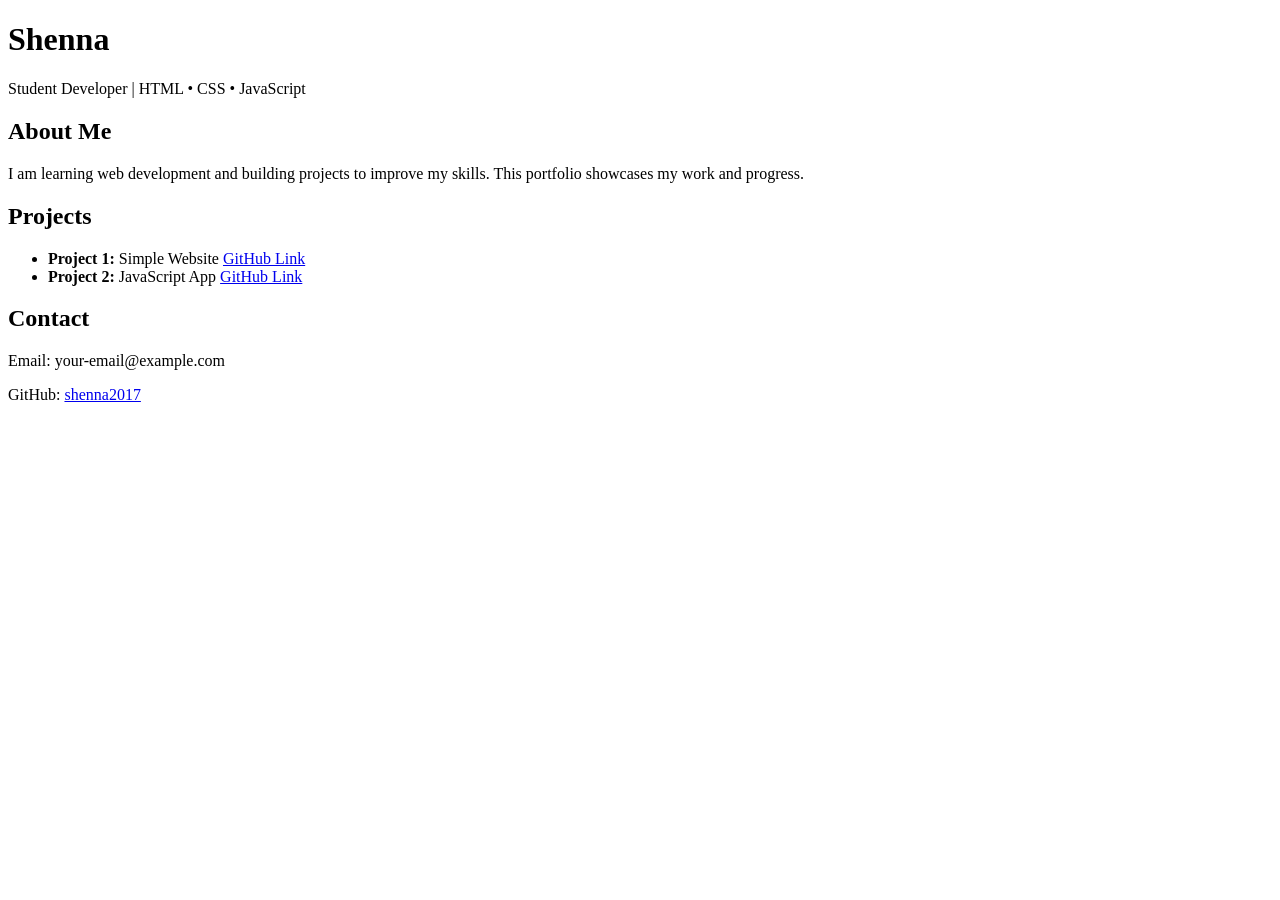
==== docs/index.html @ 2ab2412f "Create index.html" ====
<!DOCTYPE html>
<html lang="en">
<head>
  <meta charset="UTF-8">
  <title>Shenna | ePortfolio</title>
  <link rel="stylesheet" href="style.css">
</head>
<body>

  <h1>Shenna</h1>
  <p>Student Developer | HTML • CSS • JavaScript</p>

  <h2>About Me</h2>
  <p>
    I am learning web development and building projects to improve my skills.
    This portfolio showcases my work and progress.
  </p>

  <h2>Projects</h2>
  <ul>
    <li>
      <strong>Project 1:</strong> Simple Website  
      <a href="#">GitHub Link</a>
    </li>
    <li>
      <strong>Project 2:</strong> JavaScript App  
      <a href="#">GitHub Link</a>
    </li>
  </ul>

  <h2>Contact</h2>
  <p>Email: your-email@example.com</p>
  <p>GitHub: <a href="https://github.com/shenna2017">shenna2017</a></p>

</body>
</html>
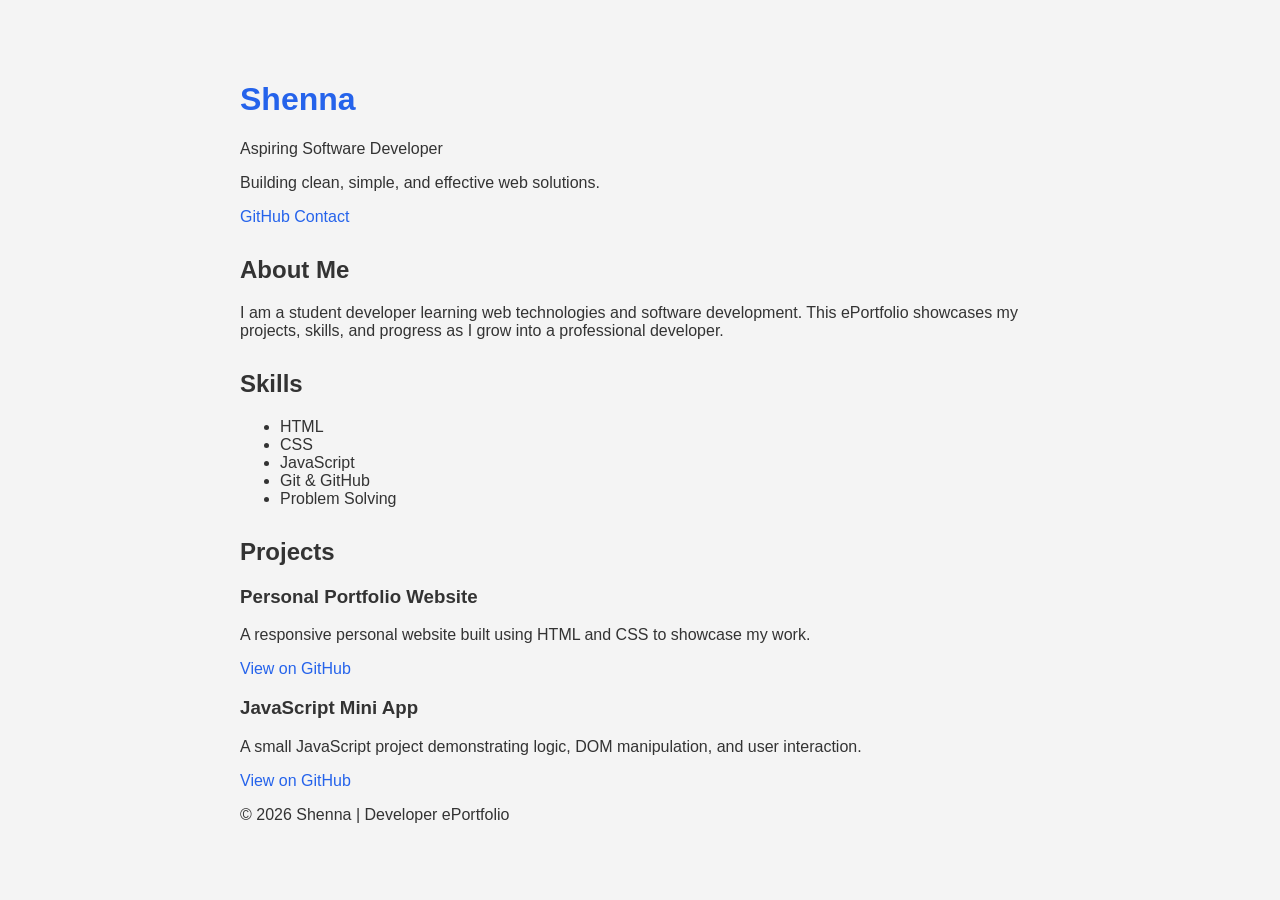
==== commit 88e58f8f: "Update index.html" ====
--- a/docs/index.html
+++ b/docs/index.html
@@ -2,35 +2,76 @@
 <html lang="en">
 <head>
   <meta charset="UTF-8">
-  <title>Shenna | ePortfolio</title>
+  <title>Shenna | Developer ePortfolio</title>
+  <meta name="viewport" content="width=device-width, initial-scale=1.0">
+
+  <!-- Link to CSS -->
   <link rel="stylesheet" href="style.css">
 </head>
 <body>
 
-  <h1>Shenna</h1>
-  <p>Student Developer | HTML • CSS • JavaScript</p>
+  <!-- HEADER / HERO SECTION -->
+  <header class="hero">
+    <h1>Shenna</h1>
+    <p class="subtitle">Aspiring Software Developer</p>
+    <p class="tagline">
+      Building clean, simple, and effective web solutions.
+    </p>
 
-  <h2>About Me</h2>
-  <p>
-    I am learning web development and building projects to improve my skills.
-    This portfolio showcases my work and progress.
-  </p>
+    <div class="links">
+      <a href="https://github.com/shenna2017" target="_blank">GitHub</a>
+      <a href="mailto:your-email@example.com">Contact</a>
+    </div>
+  </header>
 
-  <h2>Projects</h2>
-  <ul>
-    <li>
-      <strong>Project 1:</strong> Simple Website  
-      <a href="#">GitHub Link</a>
-    </li>
-    <li>
-      <strong>Project 2:</strong> JavaScript App  
-      <a href="#">GitHub Link</a>
-    </li>
-  </ul>
+  <!-- ABOUT SECTION -->
+  <section>
+    <h2>About Me</h2>
+    <p>
+      I am a student developer learning web technologies and software development.
+      This ePortfolio showcases my projects, skills, and progress as I grow into
+      a professional developer.
+    </p>
+  </section>
 
-  <h2>Contact</h2>
-  <p>Email: your-email@example.com</p>
-  <p>GitHub: <a href="https://github.com/shenna2017">shenna2017</a></p>
+  <!-- SKILLS SECTION -->
+  <section>
+    <h2>Skills</h2>
+    <ul class="skills">
+      <li>HTML</li>
+      <li>CSS</li>
+      <li>JavaScript</li>
+      <li>Git & GitHub</li>
+      <li>Problem Solving</li>
+    </ul>
+  </section>
+
+  <!-- PROJECTS SECTION -->
+  <section>
+    <h2>Projects</h2>
+
+    <div class="project">
+      <h3>Personal Portfolio Website</h3>
+      <p>
+        A responsive personal website built using HTML and CSS to showcase my work.
+      </p>
+      <a href="#" target="_blank">View on GitHub</a>
+    </div>
+
+    <div class="project">
+      <h3>JavaScript Mini App</h3>
+      <p>
+        A small JavaScript project demonstrating logic, DOM manipulation, and user interaction.
+      </p>
+      <a href="#" target="_blank">View on GitHub</a>
+    </div>
+
+  </section>
+
+  <!-- FOOTER -->
+  <footer>
+    <p>© 2026 Shenna | Developer ePortfolio</p>
+  </footer>
 
 </body>
 </html>
--- a/docs/style.css
+++ b/docs/style.css
@@ -0,0 +1,25 @@
+body {
+  font-family: Arial, sans-serif;
+  max-width: 800px;
+  margin: 40px auto;
+  padding: 20px;
+  background: #f4f4f4;
+  color: #333;
+}
+
+h1 {
+  color: #2563eb;
+}
+
+h2 {
+  margin-top: 30px;
+}
+
+a {
+  color: #2563eb;
+  text-decoration: none;
+}
+
+a:hover {
+  text-decoration: underline;
+}
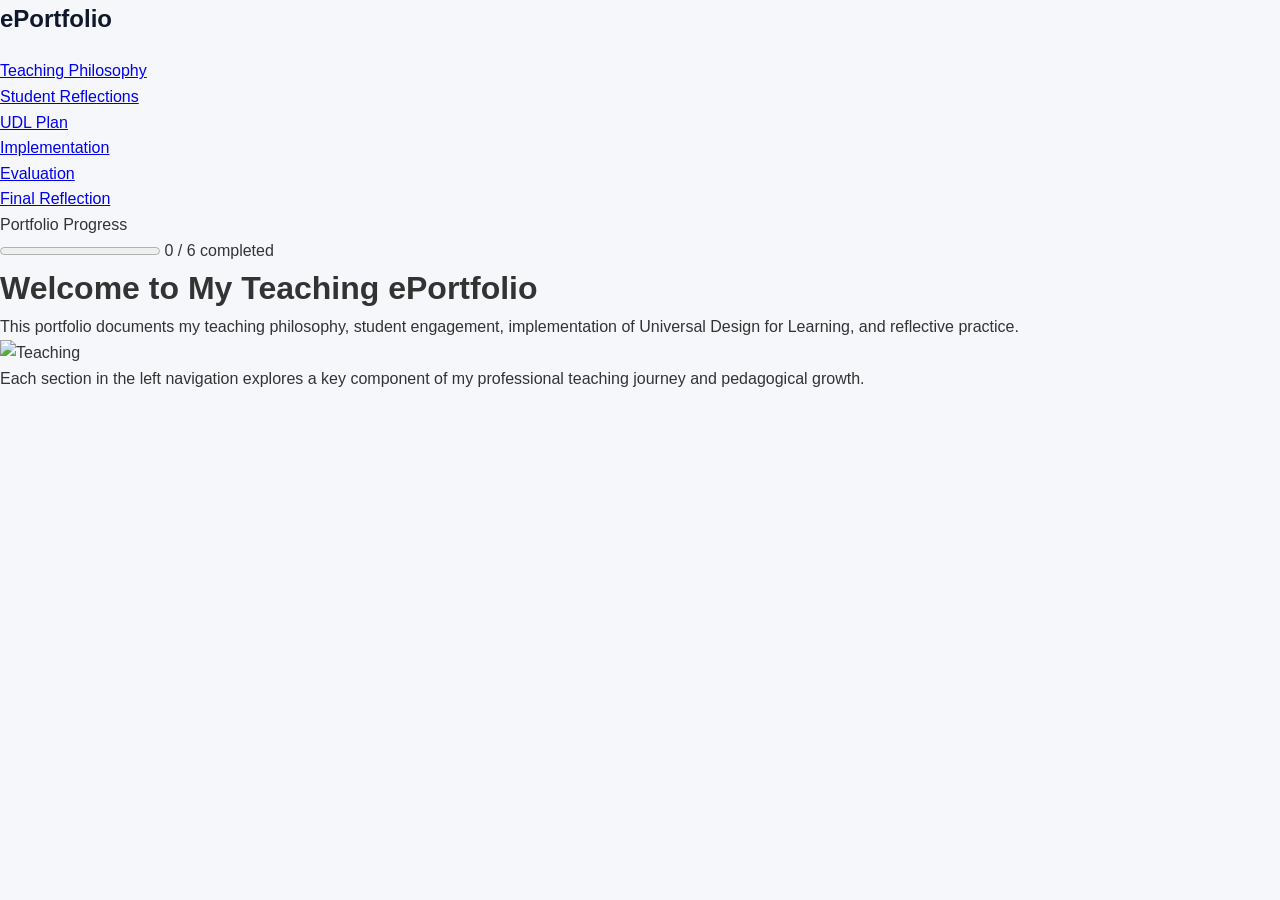
==== commit 671887b4: "Update index.html" ====
--- a/docs/index.html
+++ b/docs/index.html
@@ -2,76 +2,51 @@
 <html lang="en">
 <head>
   <meta charset="UTF-8">
-  <title>Shenna | Developer ePortfolio</title>
-  <meta name="viewport" content="width=device-width, initial-scale=1.0">
-
-  <!-- Link to CSS -->
+  <title>Shenna | Teaching ePortfolio</title>
   <link rel="stylesheet" href="style.css">
+  <script defer src="script.js"></script>
 </head>
 <body>
 
-  <!-- HEADER / HERO SECTION -->
-  <header class="hero">
-    <h1>Shenna</h1>
-    <p class="subtitle">Aspiring Software Developer</p>
-    <p class="tagline">
-      Building clean, simple, and effective web solutions.
+<div class="container">
+
+  <!-- SIDEBAR -->
+  <nav class="sidebar">
+    <h2>ePortfolio</h2>
+    <ul>
+      <li><a href="teaching.html">Teaching Philosophy</a></li>
+      <li><a href="reflections.html">Student Reflections</a></li>
+      <li><a href="udl.html">UDL Plan</a></li>
+      <li><a href="implementation.html">Implementation</a></li>
+      <li><a href="evaluation.html">Evaluation</a></li>
+      <li><a href="reflection.html">Final Reflection</a></li>
+    </ul>
+
+    <div class="progress-box">
+      <p>Portfolio Progress</p>
+      <progress id="progressBar" value="0" max="6"></progress>
+      <span id="progressText">0 / 6 completed</span>
+    </div>
+  </nav>
+
+  <!-- MAIN CONTENT -->
+  <main class="content">
+    <h1>Welcome to My Teaching ePortfolio</h1>
+    <p>
+      This portfolio documents my teaching philosophy, student engagement,
+      implementation of Universal Design for Learning, and reflective practice.
     </p>
 
-    <div class="links">
-      <a href="https://github.com/shenna2017" target="_blank">GitHub</a>
-      <a href="mailto:your-email@example.com">Contact</a>
-    </div>
-  </header>
+    <img src="https://images.unsplash.com/photo-1524995997946-a1c2e315a42f"
+         alt="Teaching" class="main-image">
 
-  <!-- ABOUT SECTION -->
-  <section>
-    <h2>About Me</h2>
     <p>
-      I am a student developer learning web technologies and software development.
-      This ePortfolio showcases my projects, skills, and progress as I grow into
-      a professional developer.
+      Each section in the left navigation explores a key component of my
+      professional teaching journey and pedagogical growth.
     </p>
-  </section>
+  </main>
 
-  <!-- SKILLS SECTION -->
-  <section>
-    <h2>Skills</h2>
-    <ul class="skills">
-      <li>HTML</li>
-      <li>CSS</li>
-      <li>JavaScript</li>
-      <li>Git & GitHub</li>
-      <li>Problem Solving</li>
-    </ul>
-  </section>
-
-  <!-- PROJECTS SECTION -->
-  <section>
-    <h2>Projects</h2>
-
-    <div class="project">
-      <h3>Personal Portfolio Website</h3>
-      <p>
-        A responsive personal website built using HTML and CSS to showcase my work.
-      </p>
-      <a href="#" target="_blank">View on GitHub</a>
-    </div>
-
-    <div class="project">
-      <h3>JavaScript Mini App</h3>
-      <p>
-        A small JavaScript project demonstrating logic, DOM manipulation, and user interaction.
-      </p>
-      <a href="#" target="_blank">View on GitHub</a>
-    </div>
-
-  </section>
-
-  <!-- FOOTER -->
-  <footer>
-    <p>© 2026 Shenna | Developer ePortfolio</p>
-  </footer>
+</div>
 
 </body>
 </html>
--- a/docs/style.css
+++ b/docs/style.css
@@ -1,25 +1,113 @@
-body {
-  font-family: Arial, sans-serif;
-  max-width: 800px;
-  margin: 40px auto;
-  padding: 20px;
-  background: #f4f4f4;
-  color: #333;
+/* RESET */
+* {
+  margin: 0;
+  padding: 0;
+  box-sizing: border-box;
 }
 
-h1 {
-  color: #2563eb;
+/* GLOBAL STYLES */
+body {
+  font-family: Arial, Helvetica, sans-serif;
+  background-color: #f5f7fa;
+  color: #333;
+  line-height: 1.6;
+}
+
+/* HERO SECTION */
+.hero {
+  background: #0f172a;
+  color: #ffffff;
+  text-align: center;
+  padding: 80px 20px;
+}
+
+.hero h1 {
+  font-size: 3rem;
+}
+
+.subtitle {
+  font-size: 1.3rem;
+  margin-top: 10px;
+}
+
+.tagline {
+  margin-top: 15px;
+  font-size: 1rem;
+  color: #cbd5f5;
+}
+
+.links {
+  margin-top: 25px;
+}
+
+.links a {
+  text-decoration: none;
+  color: #ffffff;
+  border: 1px solid #ffffff;
+  padding: 10px 18px;
+  margin: 0 8px;
+  border-radius: 5px;
+  transition: background 0.3s;
+}
+
+.links a:hover {
+  background: #2563eb;
+  border-color: #2563eb;
+}
+
+/* SECTIONS */
+section {
+  max-width: 900px;
+  margin: 60px auto;
+  padding: 0 20px;
 }
 
 h2 {
-  margin-top: 30px;
+  margin-bottom: 20px;
+  color: #0f172a;
 }
 
-a {
+/* SKILLS */
+.skills {
+  list-style: none;
+  display: flex;
+  flex-wrap: wrap;
+}
+
+.skills li {
+  background: #e2e8f0;
+  padding: 10px 15px;
+  margin: 8px;
+  border-radius: 5px;
+  font-size: 0.9rem;
+}
+
+/* PROJECTS */
+.project {
+  background: #ffffff;
+  padding: 20px;
+  margin-bottom: 20px;
+  border-radius: 8px;
+  box-shadow: 0 4px 10px rgba(0,0,0,0.05);
+}
+
+.project h3 {
+  margin-bottom: 10px;
+}
+
+.project a {
+  display: inline-block;
+  margin-top: 10px;
   color: #2563eb;
   text-decoration: none;
+  font-weight: bold;
 }
 
-a:hover {
-  text-decoration: underline;
+/* FOOTER */
+footer {
+  text-align: center;
+  padding: 25px;
+  background: #0f172a;
+  color: #ffffff;
+  margin-top: 60px;
 }
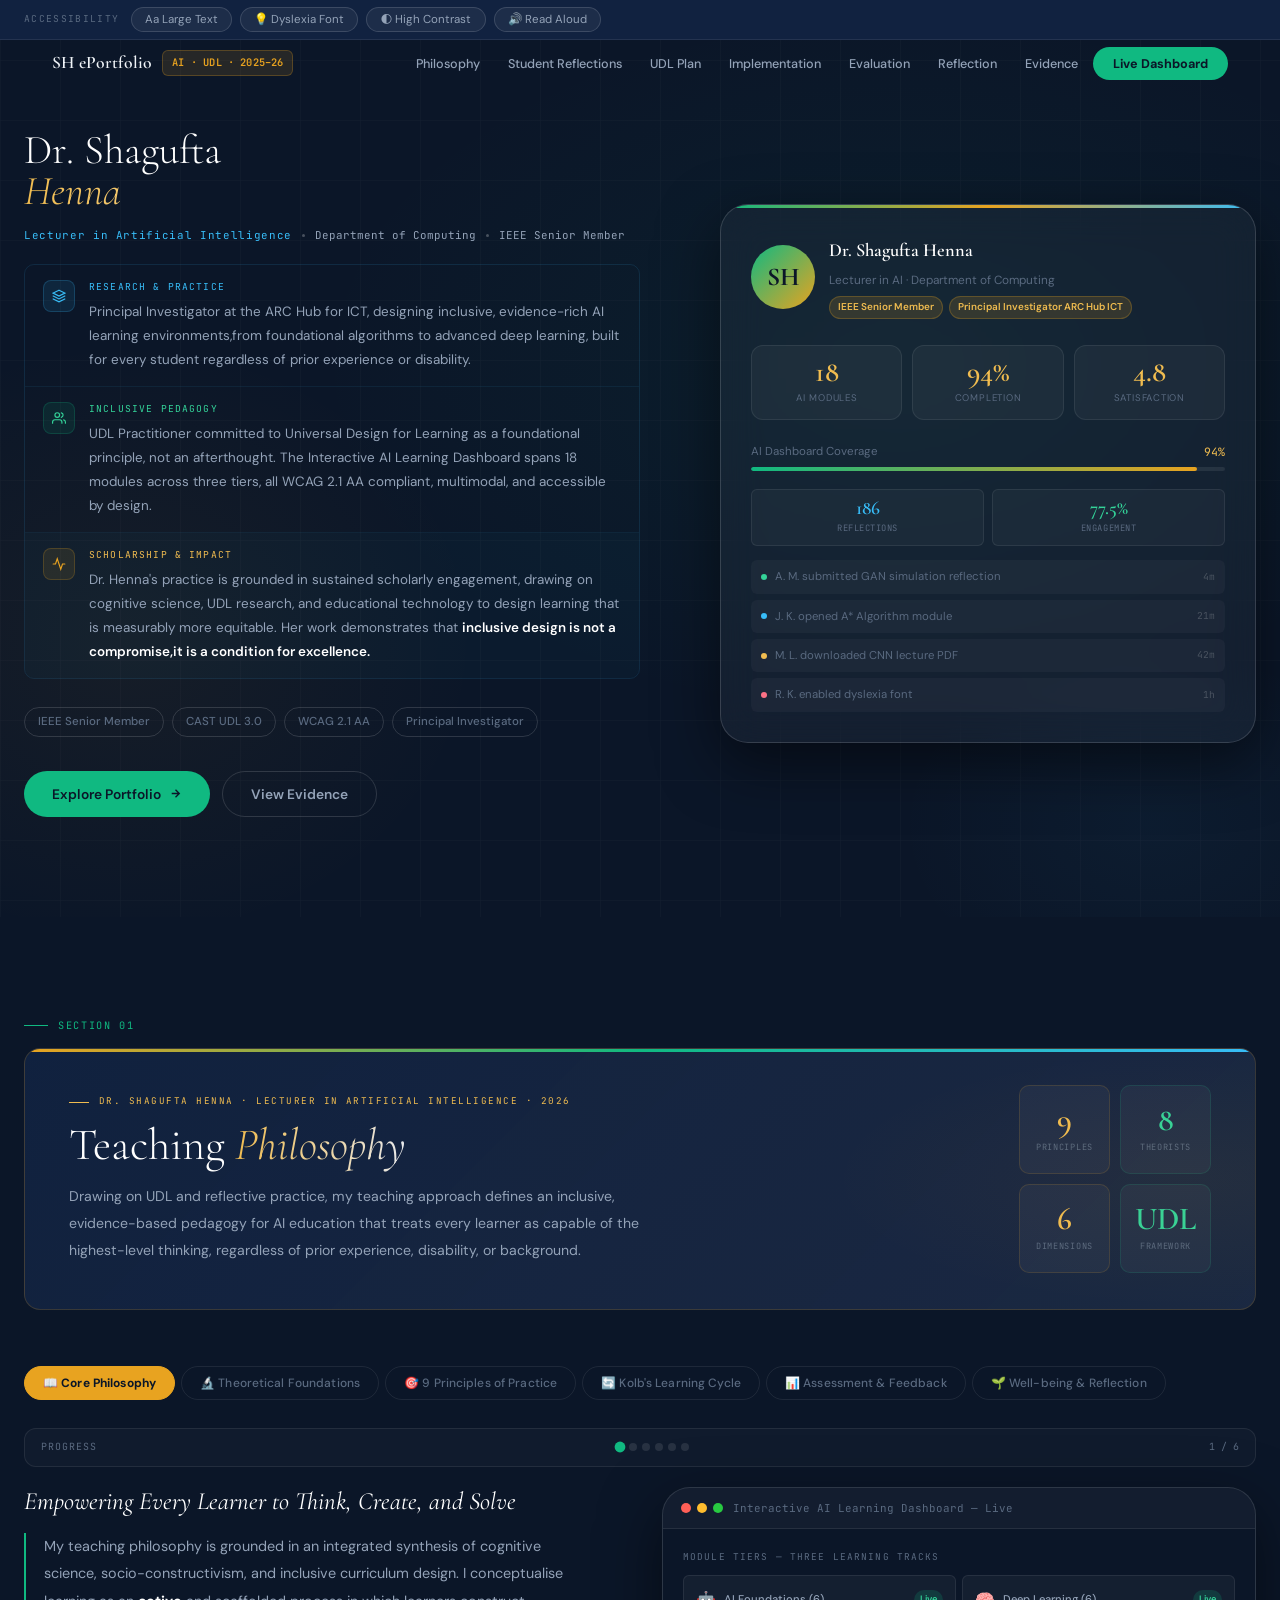
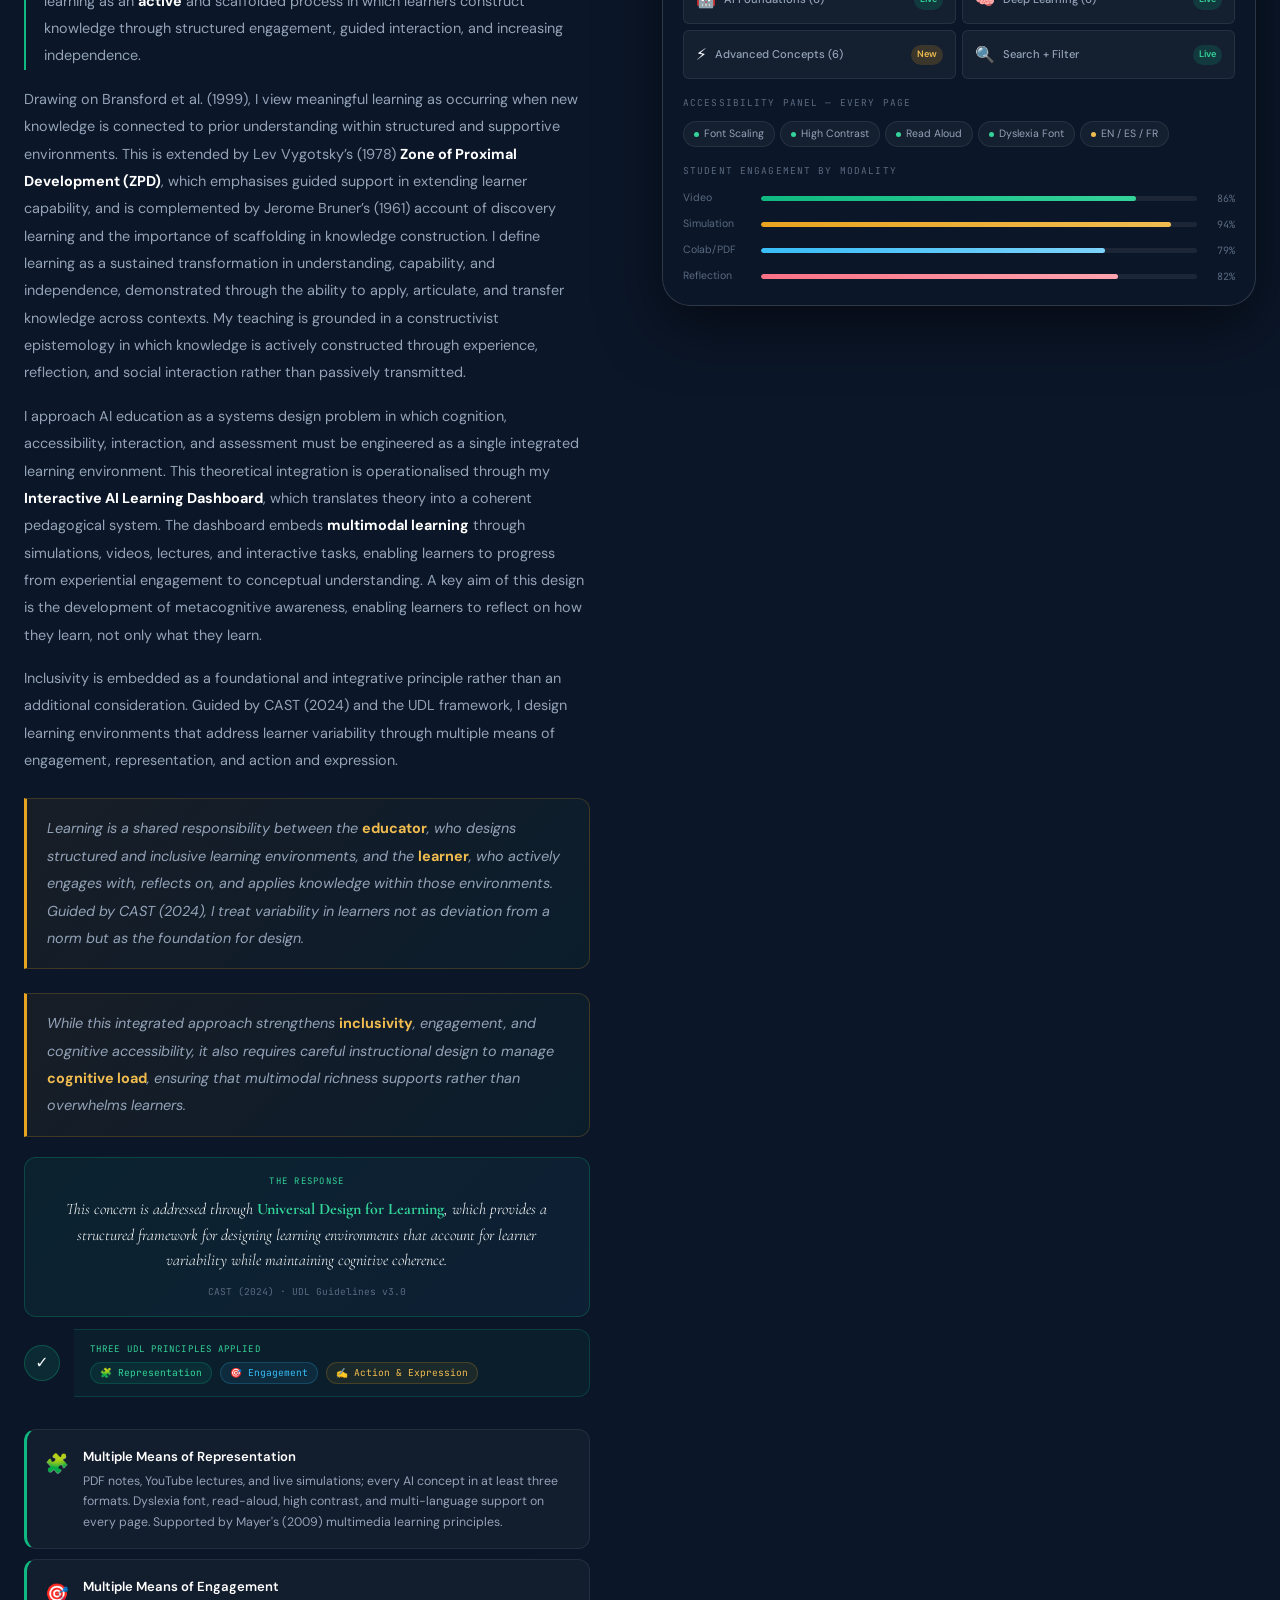
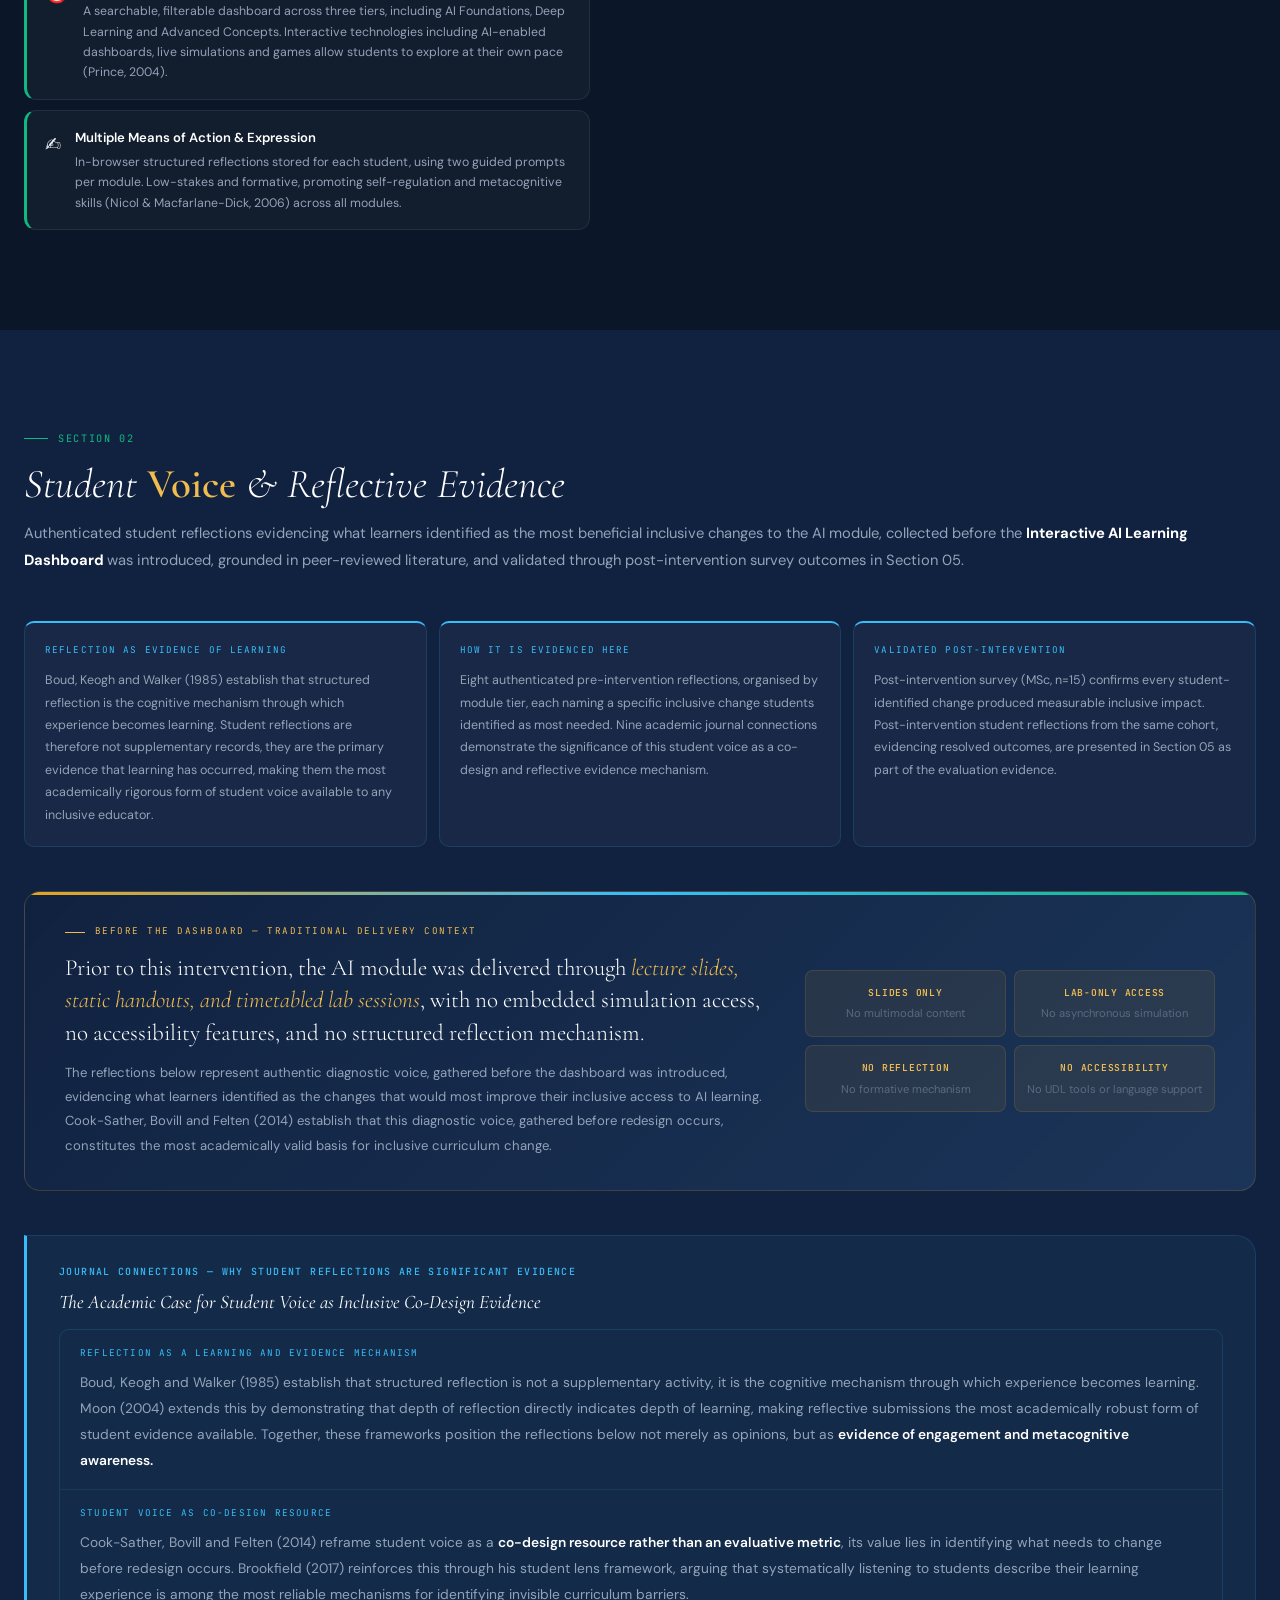
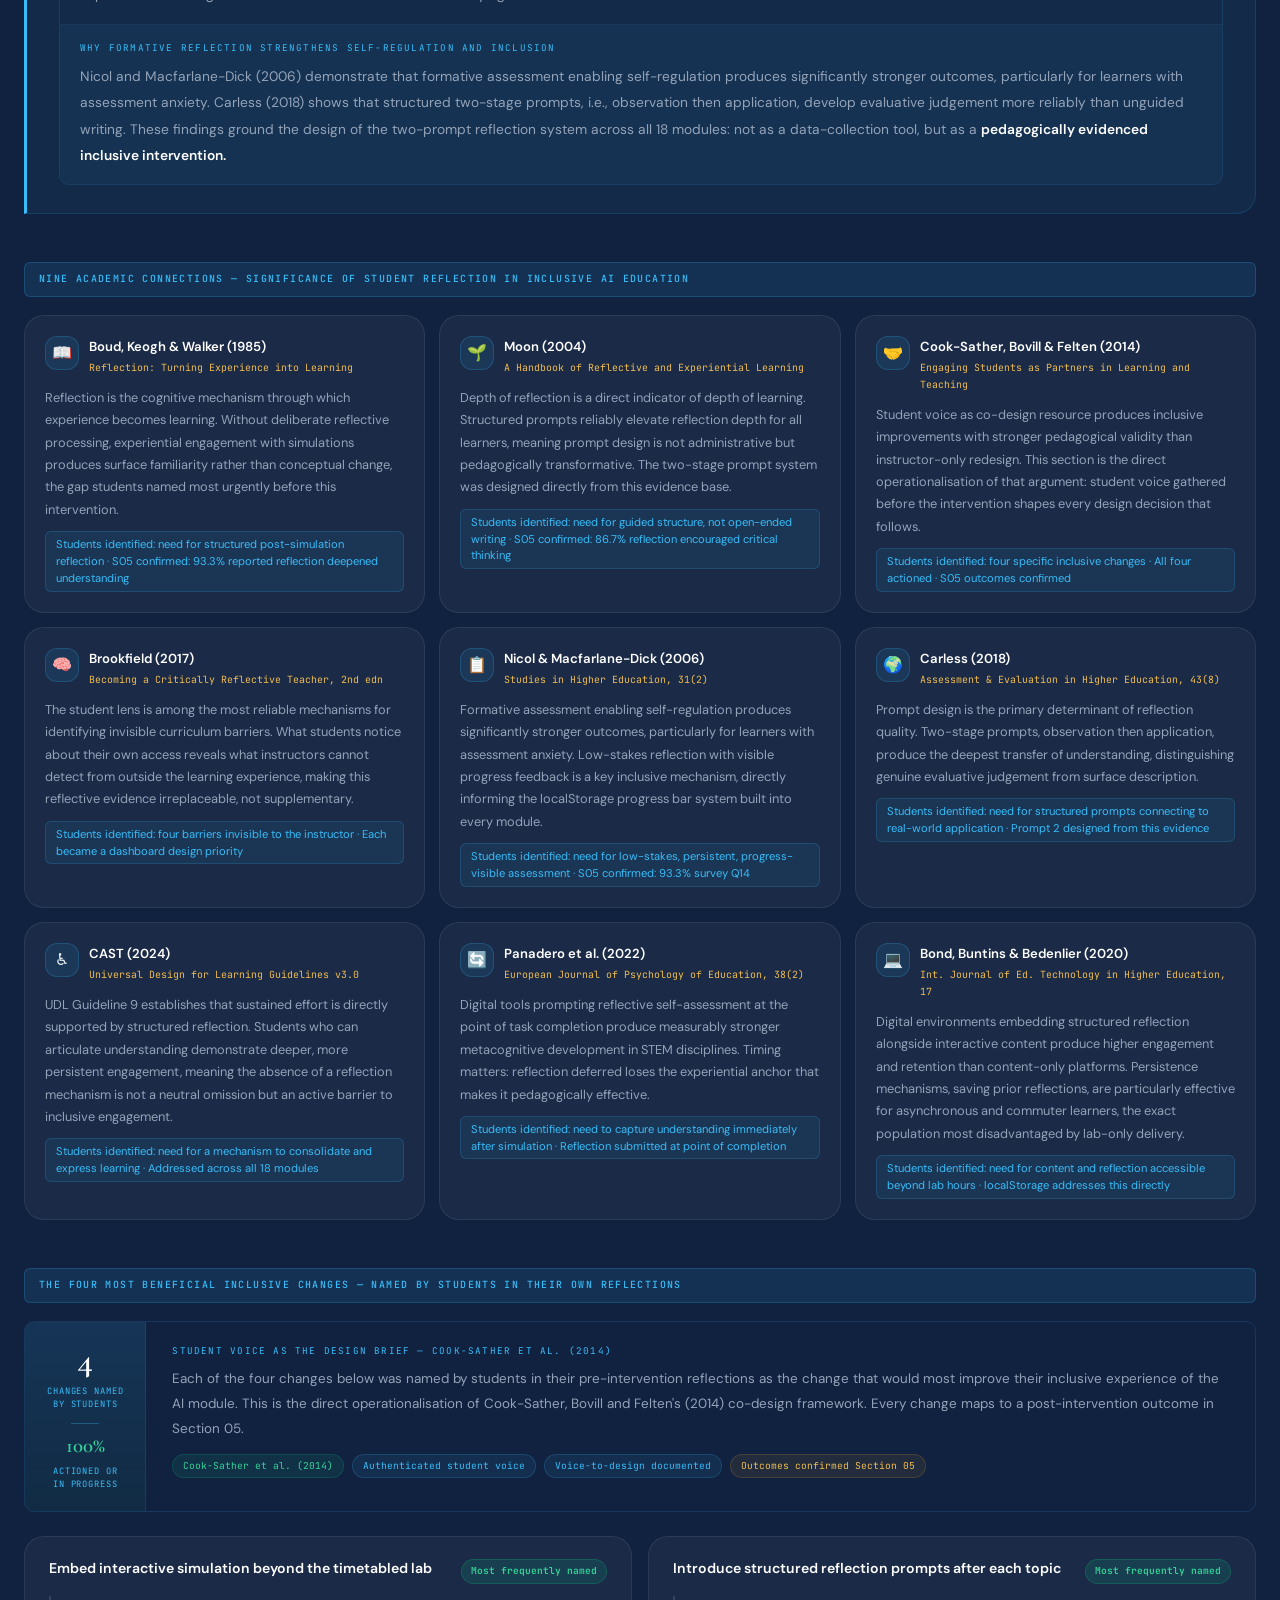
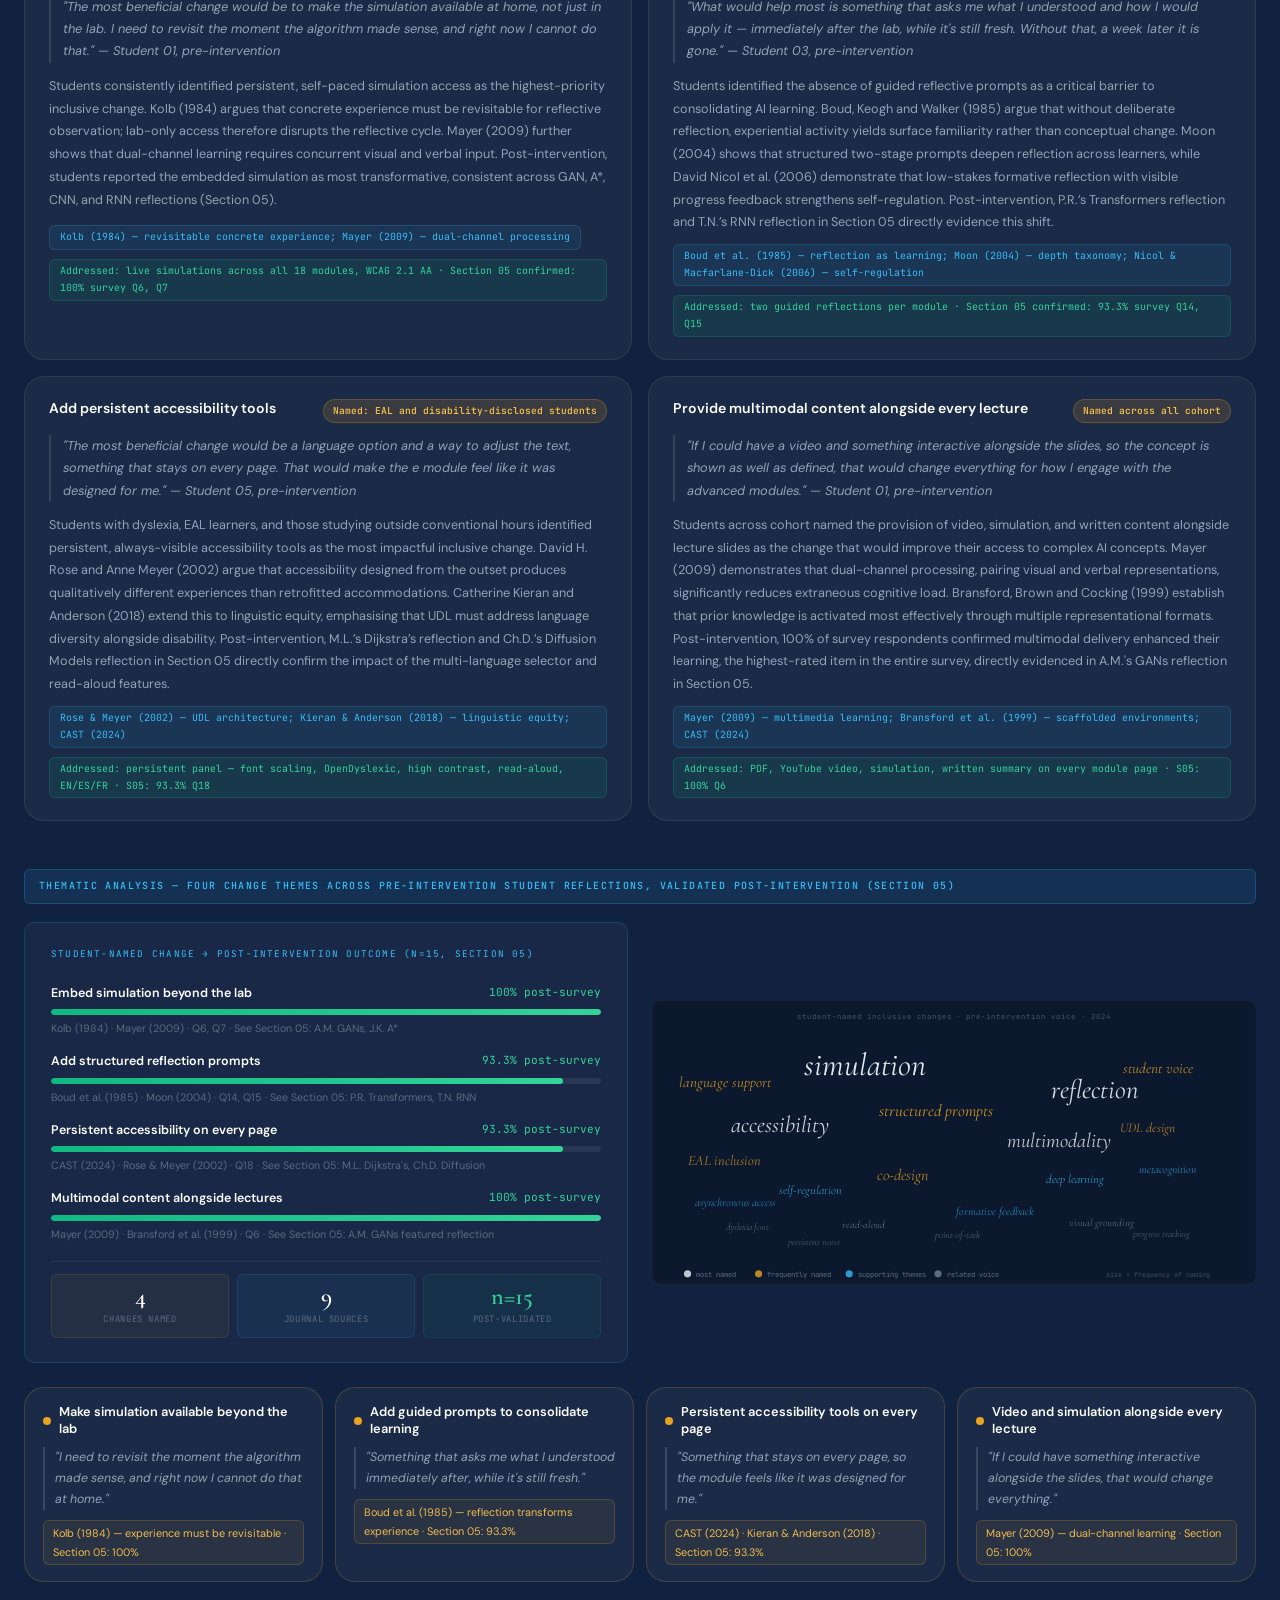
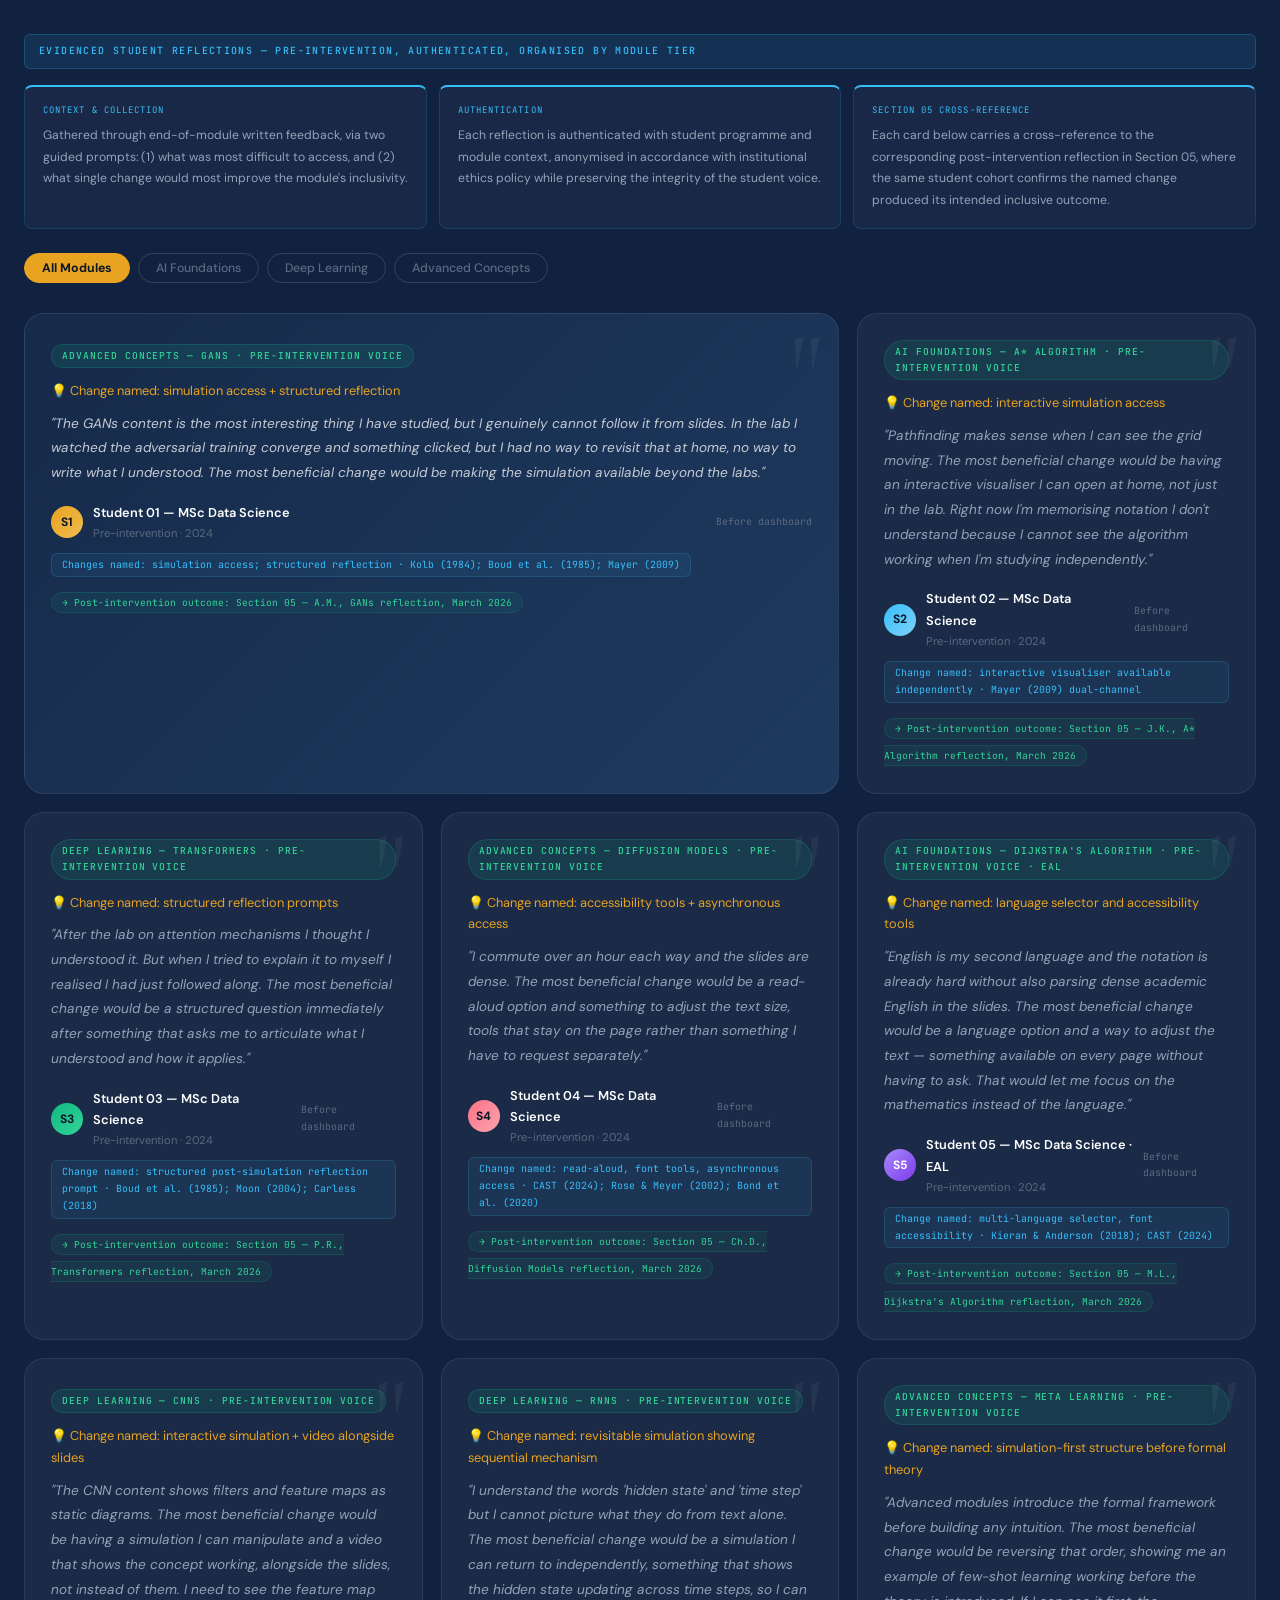
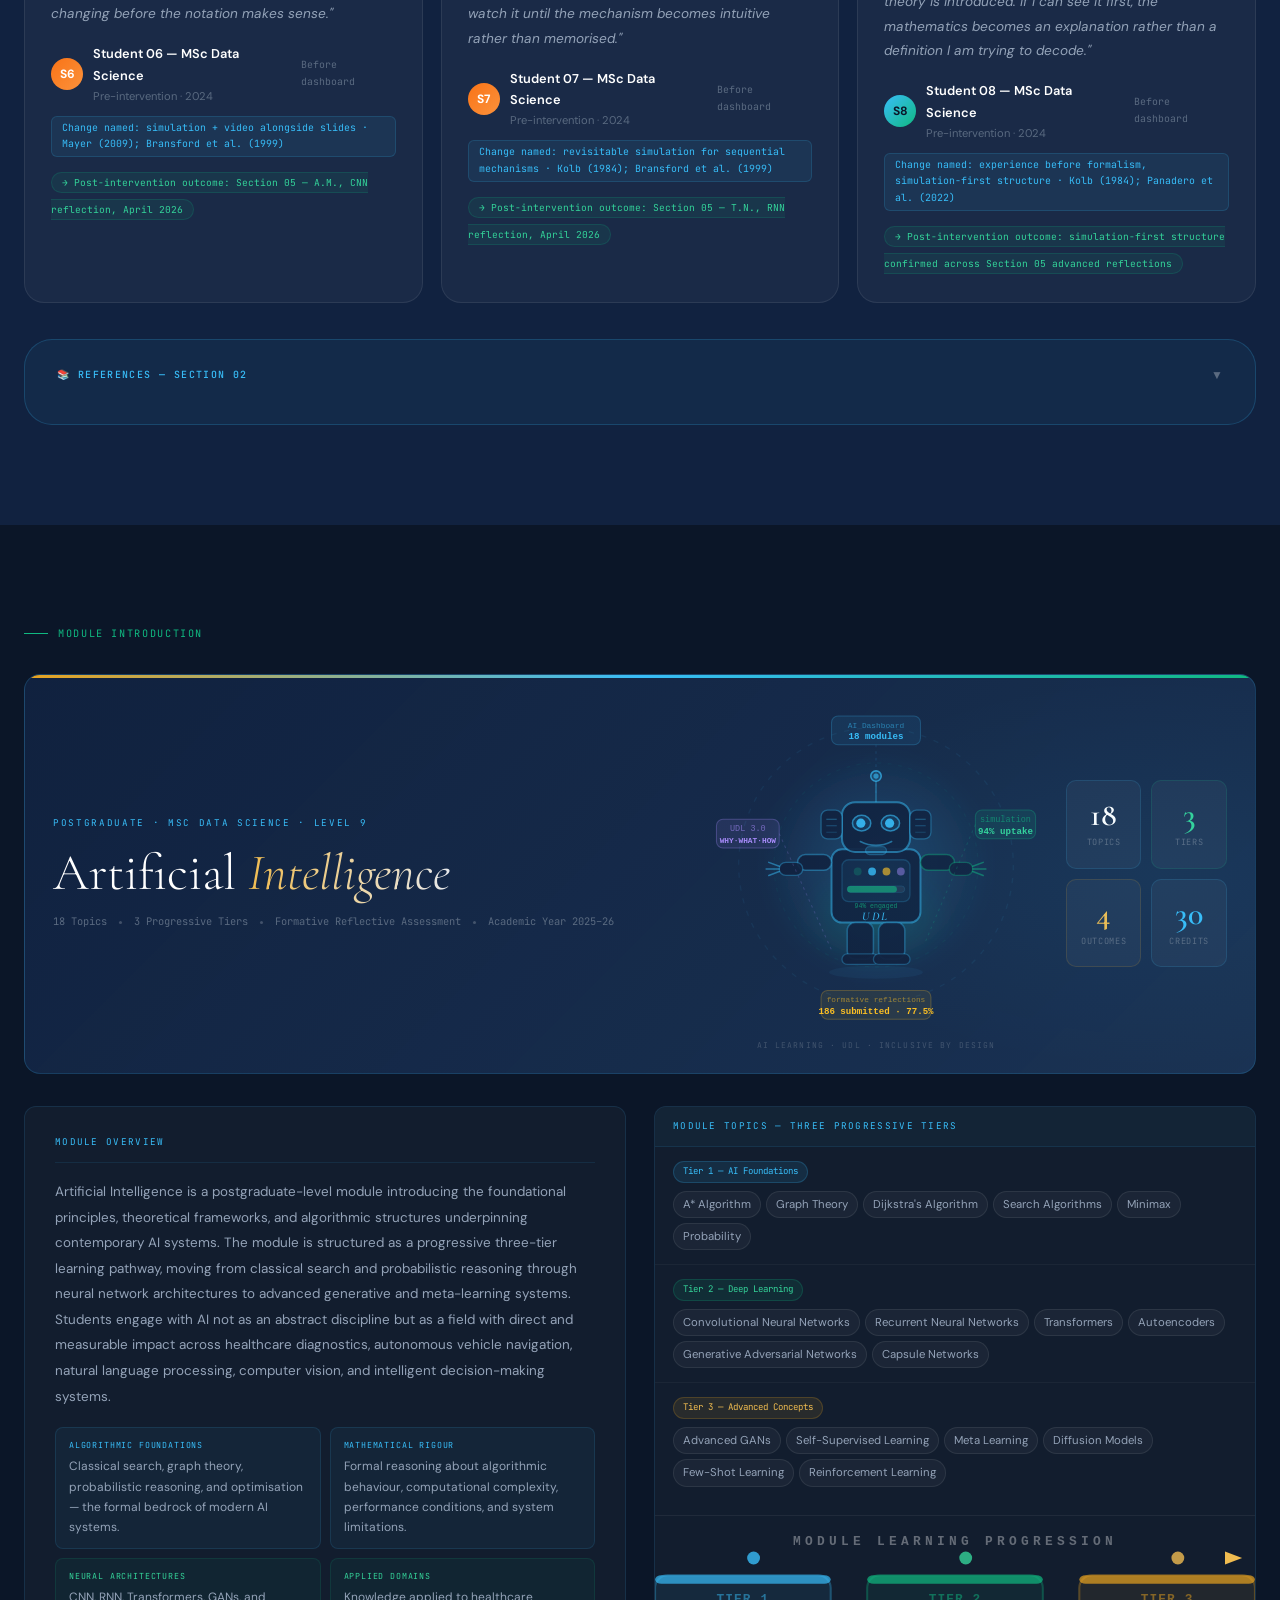
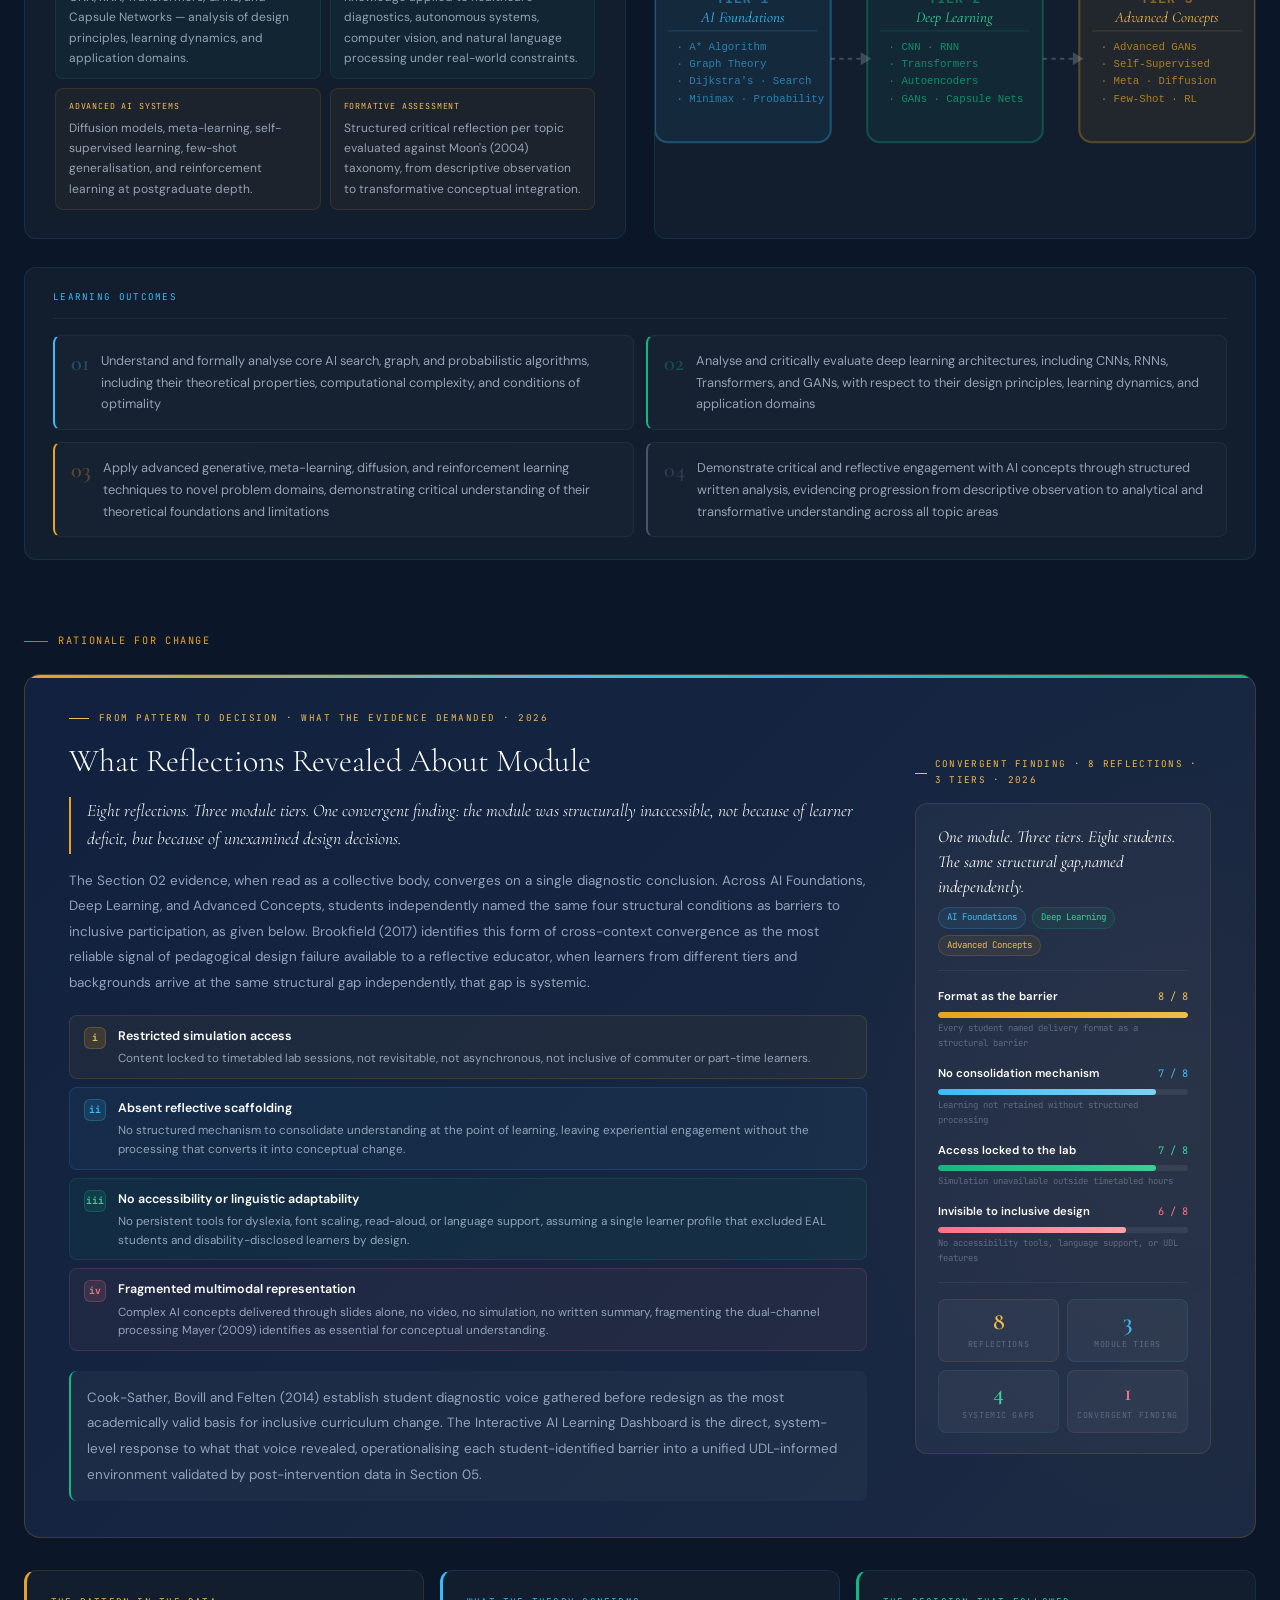
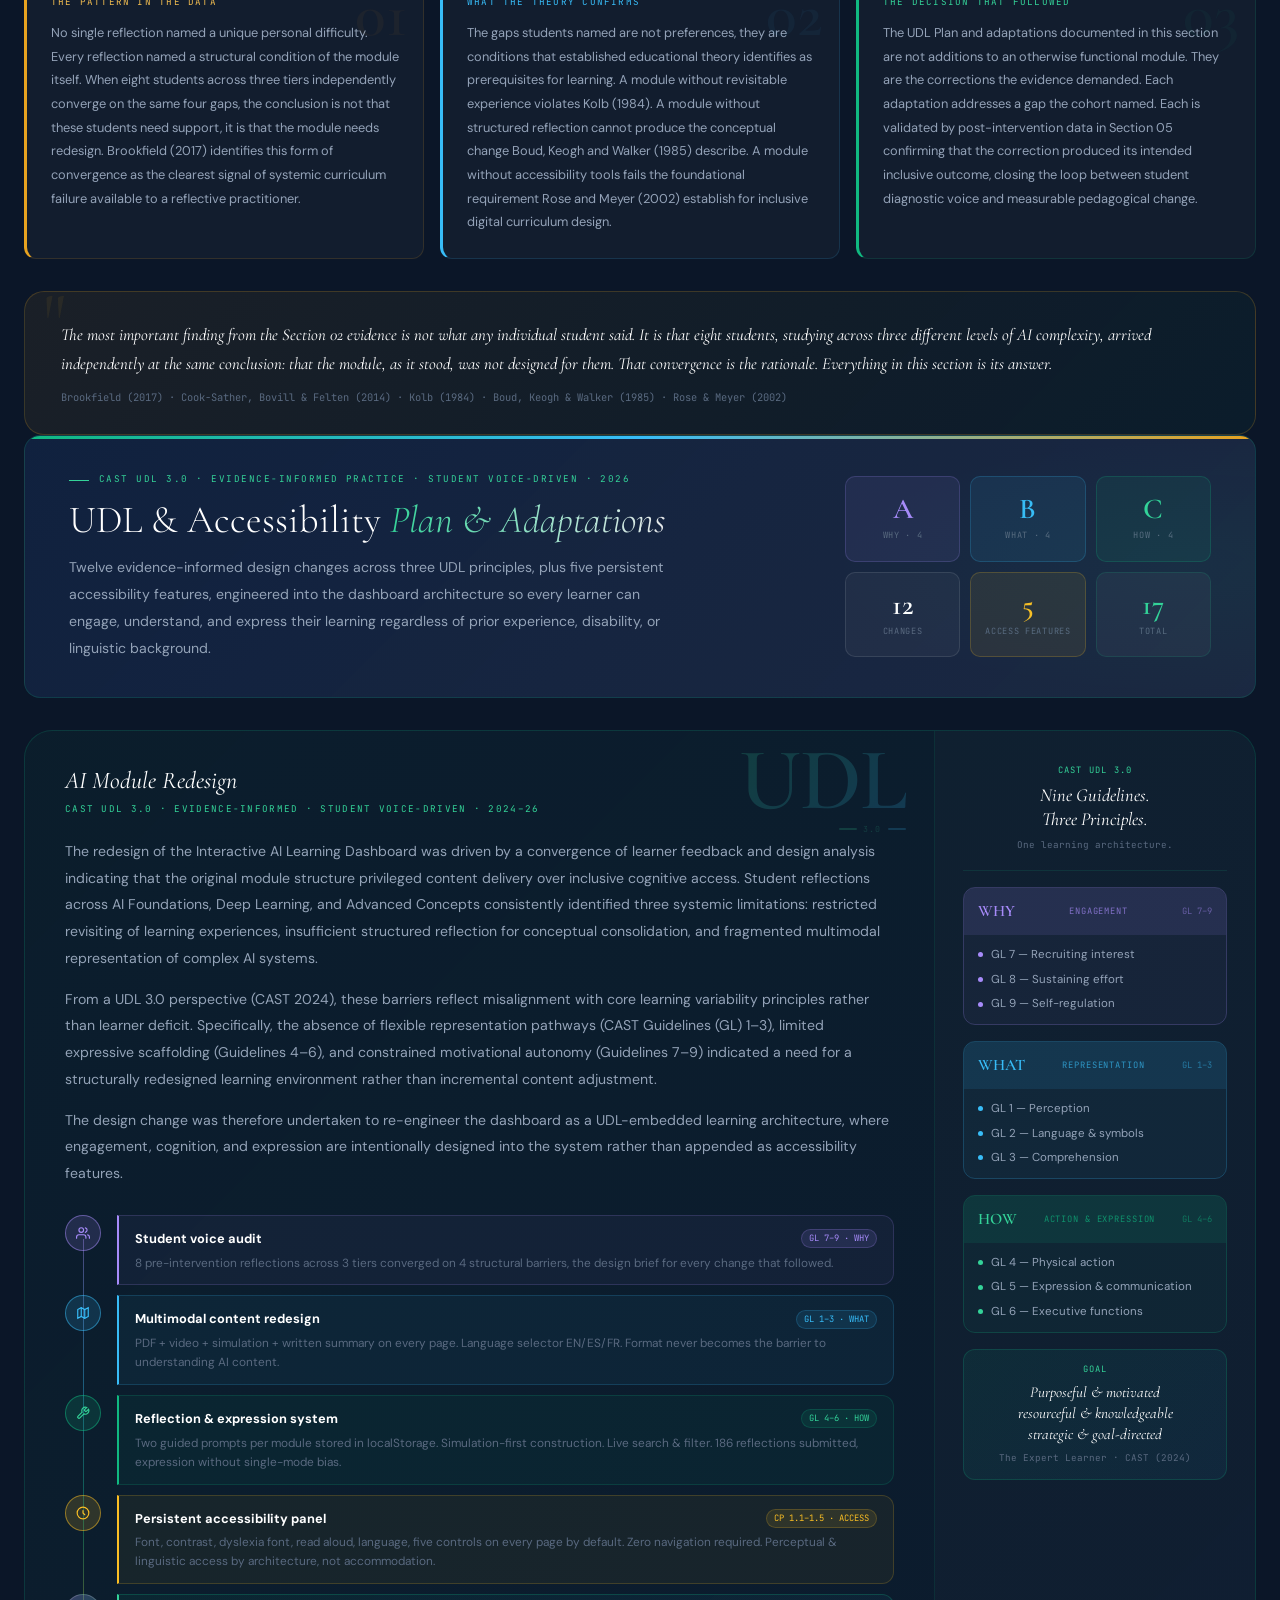
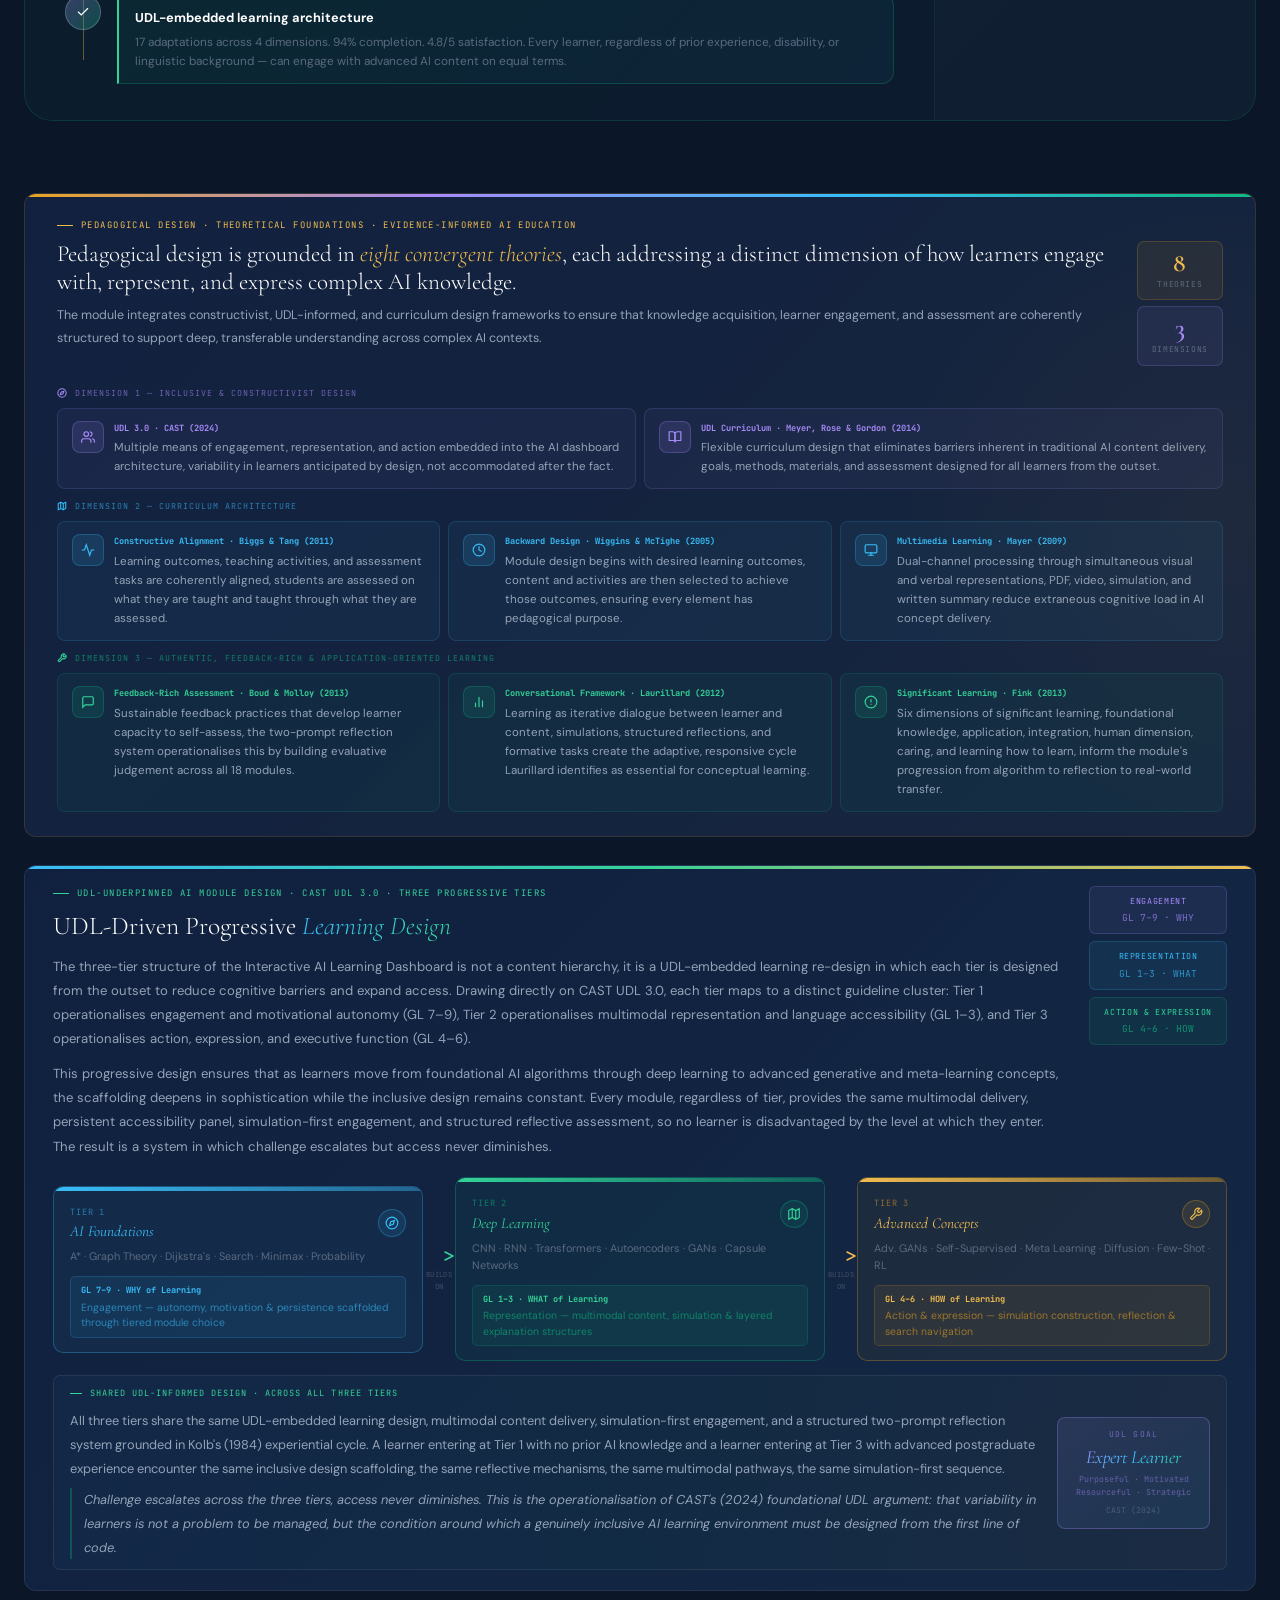
==== commit a4c49030: "Add files via upload" ====
--- a/docs/index.html
+++ b/docs/index.html
@@ -1,52 +1,5405 @@
-<!DOCTYPE html>
-<html lang="en">
-<head>
-  <meta charset="UTF-8">
-  <title>Shenna | Teaching ePortfolio</title>
-  <link rel="stylesheet" href="style.css">
-  <script defer src="script.js"></script>
-</head>
-<body>
-
-<div class="container">
-
-  <!-- SIDEBAR -->
-  <nav class="sidebar">
-    <h2>ePortfolio</h2>
-    <ul>
-      <li><a href="teaching.html">Teaching Philosophy</a></li>
-      <li><a href="reflections.html">Student Reflections</a></li>
-      <li><a href="udl.html">UDL Plan</a></li>
-      <li><a href="implementation.html">Implementation</a></li>
-      <li><a href="evaluation.html">Evaluation</a></li>
-      <li><a href="reflection.html">Final Reflection</a></li>
-    </ul>
-
-    <div class="progress-box">
-      <p>Portfolio Progress</p>
-      <progress id="progressBar" value="0" max="6"></progress>
-      <span id="progressText">0 / 6 completed</span>
-    </div>
-  </nav>
-
-  <!-- MAIN CONTENT -->
-  <main class="content">
-    <h1>Welcome to My Teaching ePortfolio</h1>
-    <p>
-      This portfolio documents my teaching philosophy, student engagement,
-      implementation of Universal Design for Learning, and reflective practice.
-    </p>
-
-    <img src="https://images.unsplash.com/photo-1524995997946-a1c2e315a42f"
-         alt="Teaching" class="main-image">
-
-    <p>
-      Each section in the left navigation explores a key component of my
-      professional teaching journey and pedagogical growth.
-    </p>
-  </main>
-
-</div>
-
-</body>
-</html>
+<!DOCTYPE html>
+<html lang="en">
+<head>
+<meta charset="UTF-8">
+<meta name="viewport" content="width=device-width, initial-scale=1.0">
+<title>Dr. Shagufta Henna — AI Learning ePortfolio 2026</title>
+<link rel="preconnect" href="https://fonts.googleapis.com">
+<link href="https://fonts.googleapis.com/css2?family=Cormorant+Garamond:ital,wght@0,300;0,400;0,600;1,300;1,400;1,600&family=DM+Sans:wght@300;400;500;600&family=JetBrains+Mono:wght@400;500&display=swap" rel="stylesheet">
+<style>
+:root{
+  --navy:#0b1628;--navy-2:#112240;--navy-3:#162a4a;--navy-4:#1e3a5f;
+  --amber:#e8a320;--amber-l:#f0bc50;--amber-p:#fdf0d0;
+  --emerald:#10b981;--emerald-l:#34d399;--emerald-p:#d1fae5;
+  --sky:#38bdf8;--rose:#fb7185;
+  --text:#f0f4f8;--text-2:#94a3b8;--text-3:#5a6a80;
+  --white:#fff;--border:rgba(255,255,255,0.08);--border-2:rgba(255,255,255,0.14);
+  --r-sm:6px;--r-md:12px;--r-lg:20px;--r-xl:28px;
+  --sh:0 20px 60px rgba(0,0,0,.5);--sh-sm:0 4px 20px rgba(0,0,0,.3);
+  --font-d:'Cormorant Garamond','Georgia',serif;
+  --font-b:'DM Sans',system-ui,sans-serif;
+  --font-m:'JetBrains Mono',monospace;
+  --ease:cubic-bezier(.4,0,.2,1);
+}
+.AF{font-size:19px!important}
+.AF p,.AF li,.AF td{font-size:1.1em!important;line-height:1.9!important}
+.DY{font-family:'OpenDyslexic','Comic Sans MS',cursive!important;letter-spacing:.05em;word-spacing:.12em}
+.DY *{font-family:inherit!important}
+.HC{filter:contrast(1.4);background:#000!important}
+.HC .sec,.HC .sec-alt,.HC .hero{background:#000!important}
+.HC .s-card,.HC .rc,.HC .uc,.HC .ins-card,.HC .ev-card,.HC .tracker{background:#111!important;border-color:#fff!important}
+.HC p,.HC .text-2,.HC .rc-txt,.HC .ins-body,.HC .tl-desc{color:#fff!important}
+.speak-hl{background:rgba(232,163,32,.25)!important;outline:2px solid var(--amber);border-radius:3px}
+*,*::before,*::after{box-sizing:border-box;margin:0;padding:0}
+html{scroll-behavior:smooth;font-size:16px}
+body{font-family:var(--font-b);background:var(--navy);color:var(--text);line-height:1.7;overflow-x:hidden}
+::-webkit-scrollbar{width:4px}
+::-webkit-scrollbar-track{background:var(--navy)}
+::-webkit-scrollbar-thumb{background:var(--navy-4);border-radius:99px}
+::selection{background:rgba(232,163,32,.3);color:#fff}
+a{color:var(--amber);text-decoration:none;transition:color .2s}
+a:hover{color:var(--amber-l)}
+h1,h2,h3,h4{font-family:var(--font-d);line-height:1.15}
+p{color:var(--text-2)}
+.skip-link{position:fixed;top:-100px;left:16px;z-index:9999;background:var(--amber);color:var(--navy);padding:10px 20px;border-radius:var(--r-md);font-weight:700;transition:top .2s}
+.skip-link:focus{top:16px}
+.a11y-bar{position:fixed;top:0;left:0;right:0;z-index:1001;background:var(--navy-2);padding:7px 24px;display:flex;align-items:center;gap:8px;flex-wrap:wrap;border-bottom:1px solid var(--border)}
+.a11y-lbl{font-family:var(--font-m);font-size:.6rem;color:var(--text-3);text-transform:uppercase;letter-spacing:.14em;margin-right:4px;white-space:nowrap}
+.ab-btn{display:inline-flex;align-items:center;gap:5px;padding:4px 13px;border-radius:30px;background:rgba(255,255,255,.05);border:1px solid var(--border-2);color:var(--text-2);font-size:.72rem;font-family:var(--font-b);cursor:pointer;transition:all .2s;white-space:nowrap}
+.ab-btn:hover{background:rgba(255,255,255,.1);color:var(--text);border-color:rgba(255,255,255,.25)}
+.ab-btn.on{background:var(--amber);border-color:var(--amber);color:var(--navy);font-weight:600}
+.ab-btn.stop-btn{display:none;border-color:var(--rose);color:var(--rose)}
+.ab-btn.stop-btn:hover{background:rgba(251,113,133,.15)}
+.nav-wrap{position:fixed;top:36px;left:0;right:0;z-index:900;padding:0 24px;transition:all .3s}
+.nav-wrap.solid .nav-inner{background:rgba(11,22,40,.96);backdrop-filter:blur(20px);box-shadow:var(--sh-sm)}
+.nav-inner{max-width:1360px;margin:0 auto;display:flex;align-items:center;justify-content:space-between;padding:12px 28px;border-radius:var(--r-xl);transition:all .3s}
+.nav-brand{display:flex;align-items:center;gap:10px;font-family:var(--font-d);font-size:1.1rem;font-weight:600;color:var(--text);letter-spacing:.01em}
+.brand-tag{font-family:var(--font-m);font-size:.65rem;color:var(--amber);background:rgba(232,163,32,.12);padding:3px 9px;border-radius:var(--r-sm);border:1px solid rgba(232,163,32,.25)}
+.nav-links{display:flex;align-items:center;gap:2px;list-style:none}
+.nav-links a{padding:7px 13px;border-radius:30px;font-size:.79rem;font-weight:500;color:var(--text-2);transition:all .2s}
+.nav-links a:hover{color:var(--text);background:rgba(255,255,255,.07)}
+.nav-links a.act{color:var(--amber);background:rgba(232,163,32,.1);font-weight:600}
+.nav-cta{background:var(--emerald)!important;color:var(--navy)!important;font-weight:700!important;padding:8px 20px!important;border-radius:30px!important}
+.nav-cta:hover{background:var(--emerald-l)!important;color:var(--navy)!important}
+.hbg{display:none;flex-direction:column;gap:5px;background:none;border:none;cursor:pointer;padding:4px}
+.hbg span{display:block;width:22px;height:2px;background:var(--text);border-radius:2px;transition:all .3s}
+.mob-nav{position:fixed;inset:0;z-index:850;background:var(--navy);padding:100px 32px 48px;transform:translateX(100%);transition:transform .35s var(--ease);display:flex;flex-direction:column;gap:4px}
+.mob-nav.open{transform:translateX(0)}
+.mob-nav a{color:var(--text);font-family:var(--font-d);font-size:2rem;padding:14px 0;border-bottom:1px solid var(--border);display:block;font-style:italic}
+.mob-nav a:hover{color:var(--amber)}
+.hero{min-height:100vh;position:relative;display:flex;align-items:center;padding:130px 24px 100px;overflow:hidden;background:var(--navy)}
+.hero-bg{position:absolute;inset:0;background:radial-gradient(ellipse 70% 60% at 70% 40%,rgba(16,185,129,.06) 0%,transparent 65%),radial-gradient(ellipse 50% 60% at 10% 70%,rgba(232,163,32,.05) 0%,transparent 55%),radial-gradient(ellipse 40% 40% at 90% 90%,rgba(56,189,248,.04) 0%,transparent 50%)}
+.hero-grid{position:absolute;inset:0;opacity:.04;background-image:linear-gradient(rgba(255,255,255,.5) 1px,transparent 1px),linear-gradient(90deg,rgba(255,255,255,.5) 1px,transparent 1px);background-size:60px 60px}
+.hero-body{max-width:1360px;margin:0 auto;width:100%;position:relative;z-index:2;display:grid;grid-template-columns:1.15fr 1fr;gap:80px;align-items:center}
+.h-eyebrow{display:inline-flex;align-items:center;gap:8px;margin-bottom:24px}
+.h-pill{display:inline-flex;align-items:center;gap:7px;background:rgba(16,185,129,.12);border:1px solid rgba(16,185,129,.3);color:var(--emerald-l);padding:5px 16px;border-radius:30px;font-size:.71rem;font-weight:600;letter-spacing:.12em;text-transform:uppercase}
+.h-pill::before{content:'';width:6px;height:6px;border-radius:50%;background:var(--emerald-l);animation:pulse 2s infinite;flex-shrink:0}
+@keyframes pulse{0%,100%{opacity:1;transform:scale(1)}50%{opacity:.4;transform:scale(1.6)}}
+.h-name{font-family:var(--font-d);font-size:clamp(3rem,5.5vw,5.8rem);font-weight:300;line-height:1;color:var(--white);animation:fadeUp .65s var(--ease) both}
+.h-name em{font-style:italic;color:var(--amber-l);display:block}
+.h-sub{color:var(--text-2);font-size:.93rem;max-width:460px;margin-top:20px;line-height:1.85;animation:fadeUp .65s .15s var(--ease) both}
+.h-tags{display:flex;flex-wrap:wrap;gap:8px;margin-top:24px;animation:fadeUp .65s .25s var(--ease) both}
+.h-tag{padding:4px 13px;border-radius:30px;border:1px solid var(--border-2);color:var(--text-3);font-size:.72rem;font-weight:500}
+.h-btns{display:flex;gap:12px;margin-top:34px;animation:fadeUp .65s .35s var(--ease) both;flex-wrap:wrap}
+.btn{display:inline-flex;align-items:center;gap:8px;padding:13px 28px;border-radius:50px;font-size:.86rem;font-weight:600;cursor:pointer;border:none;font-family:var(--font-b);transition:all .25s}
+.btn-em{background:var(--emerald);color:var(--navy)}
+.btn-em:hover{background:var(--emerald-l);transform:translateY(-2px);box-shadow:0 8px 28px rgba(16,185,129,.35);color:var(--navy)}
+.btn-ghost{background:transparent;color:var(--text-2);border:1px solid var(--border-2)}
+.btn-ghost:hover{background:rgba(255,255,255,.07);color:var(--text);border-color:var(--border)}
+.h-card{animation:fadeLeft .7s .2s var(--ease) both}
+.profile-card{background:rgba(255,255,255,.04);backdrop-filter:blur(20px);border:1px solid var(--border-2);border-radius:var(--r-xl);padding:30px;box-shadow:var(--sh);position:relative;overflow:hidden}
+.profile-card::before{content:'';position:absolute;top:0;left:0;right:0;height:3px;background:linear-gradient(90deg,var(--emerald),var(--amber),var(--sky))}
+.pc-head{display:flex;align-items:center;gap:14px;margin-bottom:26px}
+.pc-ava{width:64px;height:64px;border-radius:50%;background:linear-gradient(135deg,var(--emerald),var(--amber));display:flex;align-items:center;justify-content:center;font-family:var(--font-d);font-size:1.6rem;font-weight:700;color:var(--navy);flex-shrink:0}
+.pc-name{font-family:var(--font-d);font-size:1.15rem;font-weight:600;color:var(--white)}
+.pc-role{font-size:.74rem;color:var(--text-3);margin-top:3px}
+.pc-badges{display:flex;gap:6px;margin-top:6px;flex-wrap:wrap}
+.pc-badge{padding:2px 8px;border-radius:20px;font-size:.62rem;font-weight:600;background:rgba(232,163,32,.15);color:var(--amber-l);border:1px solid rgba(232,163,32,.25)}
+.pc-stats{display:grid;grid-template-columns:repeat(3,1fr);gap:10px;margin-bottom:22px}
+.pcs-item{text-align:center;padding:12px 6px;background:rgba(255,255,255,.04);border-radius:var(--r-md);border:1px solid var(--border)}
+.pcs-num{font-family:var(--font-d);font-size:1.8rem;font-weight:600;color:var(--amber-l);line-height:1}
+.pcs-lbl{font-size:.6rem;color:var(--text-3);margin-top:4px;text-transform:uppercase;letter-spacing:.08em}
+.pc-prog{margin-bottom:18px}
+.pp-row{display:flex;justify-content:space-between;margin-bottom:6px}
+.pp-lbl{font-size:.72rem;color:var(--text-3)}
+.pp-val{font-size:.72rem;color:var(--amber-l);font-family:var(--font-m)}
+.pp-track{height:4px;background:rgba(255,255,255,.08);border-radius:2px;overflow:hidden}
+.pp-fill{height:100%;border-radius:2px;background:linear-gradient(90deg,var(--emerald),var(--amber));width:94%}
+.pc-feed{display:flex;flex-direction:column;gap:6px}
+.pf-row{display:flex;align-items:center;gap:8px;padding:7px 10px;background:rgba(255,255,255,.03);border-radius:var(--r-sm)}
+.pf-dot{width:6px;height:6px;border-radius:50%;flex-shrink:0}
+.pf-txt{flex:1;font-size:.71rem;color:var(--text-3)}
+.pf-time{font-family:var(--font-m);font-size:.6rem;color:rgba(255,255,255,.2)}
+@keyframes fadeUp{from{opacity:0;transform:translateY(24px)}to{opacity:1;transform:none}}
+@keyframes fadeLeft{from{opacity:0;transform:translateX(24px)}to{opacity:1;transform:none}}
+.sec{padding:100px 24px;background:var(--navy)}
+.sec-alt{padding:100px 24px;background:var(--navy-2)}
+.wrap{max-width:1360px;margin:0 auto}
+.s-eye{display:flex;align-items:center;gap:10px;font-family:var(--font-m);font-size:.64rem;color:var(--emerald);text-transform:uppercase;letter-spacing:.16em;margin-bottom:14px}
+.s-eye::before{content:'';width:24px;height:1px;background:var(--emerald)}
+.s-title{font-size:clamp(1.9rem,3.2vw,3rem);font-weight:300;color:var(--white);margin-bottom:12px;font-style:italic}
+.s-title strong{font-style:normal;font-weight:600;color:var(--amber-l)}
+.s-desc{color:var(--text-2);max-width:540px;font-size:.92rem;line-height:1.8}
+.s-hd{margin-bottom:56px}
+.philo-grid{display:grid;grid-template-columns:1fr 1.05fr;gap:72px;align-items:start}
+.philo-text h3{font-size:1.55rem;font-weight:400;font-style:italic;color:var(--white);margin-bottom:18px}
+.philo-text p{margin-bottom:16px;font-size:.9rem;line-height:1.9;color:var(--text-2)}
+.pillars{margin-top:32px;display:flex;flex-direction:column;gap:10px}
+.pill-item{display:flex;gap:14px;padding:16px 18px;background:rgba(255,255,255,.03);border:1px solid var(--border);border-radius:var(--r-md);border-left:3px solid var(--emerald);transition:all .25s}
+.pill-item:hover{border-left-color:var(--amber);transform:translateX(5px);background:rgba(255,255,255,.05)}
+.pi-ico{font-size:1.2rem;flex-shrink:0;margin-top:2px}
+.pi-ttl{font-weight:600;font-size:.82rem;color:var(--white);margin-bottom:3px}
+.pi-desc{font-size:.77rem;color:var(--text-2);line-height:1.65}
+.dash-mock{background:var(--navy);border:1px solid var(--border-2);border-radius:var(--r-xl);overflow:hidden;box-shadow:var(--sh);position:sticky;top:110px}
+.dm-bar{background:rgba(255,255,255,.03);padding:11px 18px;display:flex;align-items:center;gap:10px;border-bottom:1px solid var(--border)}
+.dm-dots{display:flex;gap:6px}
+.dm-dot{width:10px;height:10px;border-radius:50%}
+.dm-dot.r{background:#ff5f57}.dm-dot.y{background:#ffbd2e}.dm-dot.g{background:#28c941}
+.dm-ttl{font-family:var(--font-m);font-size:.68rem;color:var(--text-3)}
+.dm-body{padding:20px}
+.dm-sec{font-family:var(--font-m);font-size:.59rem;text-transform:uppercase;letter-spacing:.12em;color:var(--text-3);margin-bottom:10px;margin-top:16px}
+.dm-sec:first-child{margin-top:0}
+.dm-grid2{display:grid;grid-template-columns:1fr 1fr;gap:6px}
+.dm-tile{background:rgba(255,255,255,.04);border:1px solid var(--border);border-radius:var(--r-sm);padding:10px 12px;display:flex;align-items:center;gap:8px;transition:all .2s}
+.dm-tile:hover{background:rgba(16,185,129,.08);border-color:rgba(16,185,129,.3)}
+.dm-tile-ico{font-size:1rem}
+.dm-tile-txt{font-size:.7rem;color:var(--text-2);font-weight:500;flex:1}
+.dm-tile-tag{font-size:.58rem;font-weight:600;padding:2px 6px;border-radius:10px}
+.dm-tile-tag.live{background:rgba(16,185,129,.18);color:var(--emerald-l)}
+.dm-tile-tag.new{background:rgba(232,163,32,.18);color:var(--amber-l)}
+.dm-tags{display:flex;flex-wrap:wrap;gap:5px}
+.dm-atag{display:flex;align-items:center;gap:5px;padding:3px 10px;background:rgba(255,255,255,.04);border:1px solid var(--border);border-radius:30px;font-size:.66rem;color:var(--text-2)}
+.dm-dot-sm{width:5px;height:5px;border-radius:50%;flex-shrink:0}
+.dm-bars{display:flex;flex-direction:column;gap:8px}
+.dmb-row{display:flex;align-items:center;gap:10px}
+.dmb-lbl{font-size:.66rem;color:var(--text-3);width:68px;flex-shrink:0}
+.dmb-track{flex:1;height:5px;background:rgba(255,255,255,.07);border-radius:3px;overflow:hidden}
+.dmb-fill{height:100%;border-radius:3px}
+.dmb-val{font-family:var(--font-m);font-size:.63rem;color:var(--text-3);width:28px;text-align:right}
+
+/* ── S2 ENHANCED STYLES ── */
+.s2-journal-banner{background:rgba(56,189,248,.05);border:1px solid rgba(56,189,248,.15);border-left:3px solid var(--sky);border-radius:0 var(--r-lg) var(--r-lg) 0;padding:28px 32px;margin-bottom:48px}
+.s2jb-label{font-family:var(--font-m);font-size:.62rem;letter-spacing:.14em;text-transform:uppercase;color:var(--sky);margin-bottom:10px;font-weight:500}
+.s2jb-title{font-family:var(--font-d);font-size:1.2rem;font-weight:400;font-style:italic;color:var(--white);margin-bottom:12px}
+.s2jb-text{font-size:.86rem;color:var(--text-2);line-height:1.9}
+.s2-lit-label{font-family:var(--font-m);font-size:.62rem;letter-spacing:.14em;text-transform:uppercase;color:var(--text-3);margin-bottom:18px;font-weight:500;display:block}
+.s2-lit-grid{display:grid;grid-template-columns:repeat(3,1fr);gap:14px;margin-bottom:44px}
+.s2-lit-card{background:rgba(255,255,255,.04);border:1px solid var(--border);border-radius:var(--r-lg);padding:20px;transition:all .25s}
+.s2-lit-card:hover{border-color:var(--border-2);transform:translateY(-3px);box-shadow:var(--sh-sm)}
+.s2-lit-top{display:flex;align-items:flex-start;gap:10px;margin-bottom:10px}
+.s2-lit-badge{flex-shrink:0;width:34px;height:34px;border-radius:var(--r-md);background:rgba(56,189,248,.1);border:1px solid rgba(56,189,248,.2);display:flex;align-items:center;justify-content:center;font-size:1rem}
+.s2-lit-author{font-size:.82rem;font-weight:600;color:var(--white);margin-bottom:2px}
+.s2-lit-journal{font-family:var(--font-m);font-size:.62rem;color:var(--amber-l)}
+.s2-lit-claim{font-size:.8rem;color:var(--text-2);line-height:1.75;margin-bottom:10px}
+.s2-lit-connect{font-size:.7rem;color:var(--sky);background:rgba(56,189,248,.08);border:1px solid rgba(56,189,248,.18);padding:4px 10px;border-radius:var(--r-sm);display:inline-block;line-height:1.5}
+.s2-theme-section{margin-bottom:48px}
+.s2-theme-intro{font-size:.86rem;color:var(--text-2);line-height:1.85;max-width:760px;margin-bottom:18px}
+.s2-theme-grid{display:grid;grid-template-columns:repeat(4,1fr);gap:12px}
+.s2-theme-card{background:rgba(255,255,255,.04);border:1px solid var(--border);border-radius:var(--r-lg);padding:16px 18px;transition:all .25s}
+.s2-theme-card:hover{border-color:var(--border-2);transform:translateY(-3px)}
+.s2-theme-icon-row{display:flex;align-items:center;gap:8px;margin-bottom:10px}
+.s2-theme-dot{width:8px;height:8px;border-radius:50%;flex-shrink:0}
+.s2-theme-label{font-size:.8rem;font-weight:600;color:var(--white);line-height:1.3}
+.s2-theme-quote{font-size:.77rem;color:var(--text-2);line-height:1.7;font-style:italic;border-left:2px solid var(--border-2);padding-left:10px;margin-bottom:10px}
+.s2-theme-journal{font-size:.68rem;color:var(--text-3);background:rgba(255,255,255,.04);border:1px solid var(--border);padding:3px 9px;border-radius:var(--r-sm);display:inline-block}
+.s2-changes-section{margin-bottom:48px}
+.s2-changes-intro{font-size:.86rem;color:var(--text-2);line-height:1.85;max-width:760px;margin-bottom:18px}
+.s2-changes-grid{display:grid;grid-template-columns:repeat(2,1fr);gap:16px}
+.s2-change-card{background:rgba(255,255,255,.04);border:1px solid var(--border);border-radius:var(--r-lg);padding:22px 24px;transition:all .25s}
+.s2-change-card:hover{border-color:var(--border-2);transform:translateY(-3px);box-shadow:var(--sh-sm)}
+.s2-change-header{display:flex;align-items:flex-start;justify-content:space-between;gap:10px;margin-bottom:12px}
+.s2-change-title{font-weight:600;font-size:.88rem;color:var(--white);line-height:1.3}
+.s2-freq-badge{font-family:var(--font-m);font-size:.6rem;font-weight:600;padding:3px 9px;border-radius:20px;white-space:nowrap;flex-shrink:0}
+.s2-freq-high{background:rgba(16,185,129,.15);color:var(--emerald-l);border:1px solid rgba(16,185,129,.25)}
+.s2-freq-med{background:rgba(232,163,32,.15);color:var(--amber-l);border:1px solid rgba(232,163,32,.25)}
+.s2-change-quote{font-size:.8rem;color:var(--text-2);line-height:1.75;font-style:italic;border-left:2px solid rgba(255,255,255,.12);padding-left:12px;margin:0 0 12px}
+.s2-change-action{font-size:.79rem;color:var(--text-2);line-height:1.8;margin-bottom:10px}
+.s2-change-journal{font-family:var(--font-m);font-size:.62rem;color:var(--sky);background:rgba(56,189,248,.08);border:1px solid rgba(56,189,248,.18);padding:3px 10px;border-radius:var(--r-sm);display:inline-block;margin-bottom:5px}
+.s2-change-implemented{font-family:var(--font-m);font-size:.62rem;color:var(--emerald-l);background:rgba(16,185,129,.1);border:1px solid rgba(16,185,129,.2);padding:3px 10px;border-radius:var(--r-sm);display:inline-block;margin-top:4px}
+.s2-change-progress{color:var(--amber-l)!important;background:rgba(232,163,32,.1)!important;border-color:rgba(232,163,32,.2)!important}
+.rc-journal-link{display:inline-block;margin-top:10px;font-family:var(--font-m);font-size:.62rem;color:var(--sky);background:rgba(56,189,248,.07);border:1px solid rgba(56,189,248,.16);padding:3px 10px;border-radius:var(--r-sm)}
+.s2-refs-box{background:rgba(255,255,255,.03);border:1px solid var(--border);border-radius:var(--r-xl);padding:28px 32px;margin-top:40px}
+.s2-refs-list{display:flex;flex-direction:column;gap:0}
+.s2-ref-item{font-size:.8rem;color:var(--text-2);line-height:1.75;padding:9px 0;border-bottom:1px solid rgba(255,255,255,.04)}
+.s2-ref-item:last-child{border-bottom:none}
+.s2-ref-item em{font-style:italic}
+.s2-refs-toggle {
+  display: flex;
+  align-items: center;
+  justify-content: space-between;
+  width: 100%;
+  background: none;
+  border: none;
+  cursor: pointer;
+  padding: 0;
+  margin-bottom: 14px;
+  text-align: left;
+}
+.s2-refs-toggle:hover .s2-lit-label { color: var(--amber-l); }
+.s2-refs-arrow {
+  font-size: .75rem;
+  color: var(--text-3);
+  transition: transform .3s;
+  flex-shrink: 0;
+}
+.s2-refs-toggle[aria-expanded="true"] .s2-refs-arrow { transform: rotate(180deg); }
+.s2-refs-list {
+  max-height: 0;
+  overflow: hidden;
+  transition: max-height .4s ease;
+}
+.s2-refs-list.open { max-height: 700px; }
+	
+/* ── REFLECTIONS ── */
+.flt-row{display:flex;gap:8px;flex-wrap:wrap;margin-bottom:30px}
+.flt-btn{padding:6px 17px;border-radius:30px;border:1px solid var(--border-2);background:transparent;color:var(--text-3);font-size:.77rem;font-family:var(--font-b);font-weight:500;cursor:pointer;transition:all .2s}
+.flt-btn:hover{border-color:var(--amber);color:var(--amber-l)}
+.flt-btn.on{background:var(--amber);border-color:var(--amber);color:var(--navy);font-weight:700}
+.ref-grid{display:grid;grid-template-columns:repeat(3,1fr);gap:18px;margin-bottom:36px}
+.rc{background:rgba(255,255,255,.04);border:1px solid var(--border);border-radius:var(--r-lg);padding:26px;transition:all .25s;position:relative;overflow:hidden}
+.rc::after{content:'"';position:absolute;top:4px;right:16px;font-family:var(--font-d);font-size:7rem;color:rgba(255,255,255,.05);line-height:1;pointer-events:none}
+.rc:hover{transform:translateY(-4px);box-shadow:var(--sh-sm);border-color:var(--border-2)}
+.rc.feat{grid-column:span 2;background:linear-gradient(135deg,var(--navy-3),var(--navy-4))}
+.rc.feat .rc-txt{color:rgba(255,255,255,.75)}
+.rc-tag{display:inline-block;font-family:var(--font-m);font-size:.6rem;font-weight:500;text-transform:uppercase;letter-spacing:.1em;color:var(--emerald-l);background:rgba(16,185,129,.12);padding:3px 10px;border-radius:20px;margin-bottom:12px;border:1px solid rgba(16,185,129,.2)}
+.rc-stars{margin-bottom:10px;color:var(--amber);font-size:.8rem}
+.rc-txt{font-size:.85rem;color:var(--text-2);line-height:1.82;font-style:italic;margin-bottom:16px}
+.rc-auth{display:flex;align-items:center;gap:10px}
+.rc-ava{width:32px;height:32px;border-radius:50%;display:flex;align-items:center;justify-content:center;font-weight:700;font-size:.75rem;flex-shrink:0;color:var(--navy)}
+.rc-name{font-size:.8rem;font-weight:600;color:var(--white)}
+.rc-meta{font-size:.7rem;color:var(--text-3)}
+.rc-date{margin-left:auto;font-family:var(--font-m);font-size:.62rem;color:var(--text-3)}
+.tracker{background:rgba(255,255,255,.03);border:1px solid var(--border);border-radius:var(--r-xl);overflow:hidden}
+.tr-head{padding:20px 26px;border-bottom:1px solid var(--border);display:flex;align-items:center;justify-content:space-between;flex-wrap:wrap;gap:14px}
+.tr-ttl{font-family:var(--font-d);font-size:1.15rem;font-style:italic;color:var(--white)}
+.tr-sub{font-size:.74rem;color:var(--text-3);margin-top:3px}
+.tr-stats{display:flex;gap:22px}
+.trs-item{text-align:center}
+.trs-num{font-family:var(--font-d);font-size:1.7rem;font-weight:600;line-height:1}
+.trs-lbl{font-size:.64rem;color:var(--text-3);margin-top:2px;text-transform:uppercase;letter-spacing:.08em}
+.tr-scroll{overflow-x:auto}
+.tr-table{width:100%;border-collapse:collapse}
+.tr-table th{padding:10px 16px;text-align:left;font-size:.65rem;font-weight:600;text-transform:uppercase;letter-spacing:.1em;color:var(--text-3);border-bottom:1px solid var(--border);white-space:nowrap;background:rgba(255,255,255,.02)}
+.tr-table td{padding:11px 16px;font-size:.8rem;color:var(--text-2);border-bottom:1px solid rgba(255,255,255,.04);white-space:nowrap}
+.tr-table tr:last-child td{border-bottom:none}
+.tr-table tr:hover td{background:rgba(255,255,255,.03)}
+.sbadge{display:inline-block;padding:2px 9px;border-radius:20px;font-size:.65rem;font-weight:600}
+.s-sub{background:rgba(16,185,129,.15);color:var(--emerald-l)}
+.s-pend{background:rgba(232,163,32,.15);color:var(--amber-l)}
+.s-late{background:rgba(251,113,133,.15);color:var(--rose)}
+.score-wrap{display:flex;align-items:center;gap:8px}
+.sc-track{width:54px;height:4px;background:rgba(255,255,255,.08);border-radius:2px;overflow:hidden}
+.sc-fill{height:100%;border-radius:2px;background:linear-gradient(90deg,var(--emerald),var(--sky))}
+
+/* ── S3 UDL PLAN ── */
+.udl-grid{display:grid;grid-template-columns:repeat(3,1fr);gap:18px;margin-bottom:44px}
+.uc{background:rgba(255,255,255,.04);border:1px solid var(--border);border-radius:var(--r-lg);overflow:hidden;transition:all .25s}
+.uc:hover{border-color:var(--border-2);transform:translateY(-4px);box-shadow:var(--sh-sm)}
+.uc-top{padding:22px 22px 16px;position:relative}
+.uc-num{position:absolute;top:12px;right:16px;font-family:var(--font-d);font-size:4rem;font-weight:600;color:rgba(255,255,255,.04);line-height:1;pointer-events:none}
+.uc-ico{width:44px;height:44px;border-radius:var(--r-md);display:flex;align-items:center;justify-content:center;font-size:1.25rem;margin-bottom:12px}
+.uc-ttl{font-size:.95rem;font-weight:600;color:var(--white)}
+.uc-body{padding:0 22px 22px}
+.uc-body p{font-size:.8rem;line-height:1.82;color:var(--text-2);margin-bottom:12px}
+.uc-feats{display:flex;flex-direction:column;gap:5px}
+.uc-feat{display:flex;align-items:center;gap:7px;font-size:.75rem;color:var(--text-2)}
+.uc-feat::before{content:'✓';color:var(--emerald);font-weight:700;flex-shrink:0}
+.uc-ev{display:inline-flex;align-items:center;gap:5px;margin-top:12px;padding:3px 10px;background:rgba(16,185,129,.1);border-radius:30px;font-size:.65rem;color:var(--emerald-l);font-weight:500;border:1px solid rgba(16,185,129,.2)}
+.udl-trio{display:grid;grid-template-columns:repeat(3,1fr);background:rgba(255,255,255,.04);border:1px solid var(--border);border-radius:var(--r-xl);overflow:hidden}
+.ut-item{padding:40px 32px;text-align:center;border-right:1px solid var(--border)}
+.ut-item:last-child{border-right:none}
+.ut-ico{font-size:2.2rem;display:block;margin-bottom:14px}
+.ut-ttl{font-family:var(--font-d);font-size:1.2rem;font-style:italic;color:var(--white);margin-bottom:8px}
+.ut-desc{font-size:.79rem;color:var(--text-2);line-height:1.75}
+.impl-grid{display:grid;grid-template-columns:1.1fr 1fr;gap:60px;align-items:start}
+.timeline{padding-left:26px;position:relative}
+.timeline::before{content:'';position:absolute;left:5px;top:8px;bottom:8px;width:1px;background:linear-gradient(180deg,var(--emerald),var(--amber));opacity:.35}
+.tl-item{position:relative;margin-bottom:32px}
+.tl-dot{position:absolute;left:-22px;top:5px;width:12px;height:12px;border-radius:50%;background:var(--navy-2);border:2px solid var(--emerald);z-index:1;transition:all .3s}
+.tl-item:hover .tl-dot{background:var(--emerald);transform:scale(1.2)}
+.tl-dot.am{border-color:var(--amber)}
+.tl-item:hover .tl-dot.am{background:var(--amber)}
+.tl-phase{font-family:var(--font-m);font-size:.61rem;text-transform:uppercase;letter-spacing:.12em;color:var(--emerald);margin-bottom:4px}
+.tl-phase.am{color:var(--amber)}
+.tl-ttl{font-weight:600;color:var(--white);font-size:.92rem;margin-bottom:6px}
+.tl-desc{font-size:.8rem;color:var(--text-2);line-height:1.8}
+.tl-tags{display:flex;gap:5px;flex-wrap:wrap;margin-top:9px}
+.tl-tag{background:rgba(255,255,255,.06);color:var(--text-2);padding:2px 8px;border-radius:20px;font-size:.64rem;font-weight:500;border:1px solid var(--border)}
+.impl-panel{background:var(--navy-2);border:1px solid var(--border-2);border-radius:var(--r-xl);overflow:hidden;box-shadow:var(--sh);position:sticky;top:110px}
+.ip-hd{background:linear-gradient(135deg,rgba(16,185,129,.3),rgba(232,163,32,.15));padding:18px 20px;border-bottom:1px solid var(--border)}
+.ip-hd-row{display:flex;justify-content:space-between;align-items:center;margin-bottom:14px}
+.ip-ttl{font-weight:600;color:var(--white);font-size:.86rem}
+.ip-live{font-family:var(--font-m);font-size:.6rem;color:var(--text-2);display:flex;align-items:center;gap:5px}
+.ip-live::before{content:'';width:6px;height:6px;border-radius:50%;background:var(--emerald-l);animation:pulse 1.5s infinite;flex-shrink:0}
+.ip-kpis{display:grid;grid-template-columns:repeat(3,1fr);gap:8px}
+.ip-kpi{text-align:center;background:rgba(0,0,0,.25);border-radius:var(--r-sm);padding:11px 6px}
+.ip-kn{font-family:var(--font-d);font-size:1.5rem;font-weight:600;color:var(--white);line-height:1}
+.ip-kl{font-size:.58rem;color:var(--text-3);margin-top:3px;text-transform:uppercase;letter-spacing:.07em}
+.ip-body{padding:16px 18px}
+.ip-ch-lbl{font-family:var(--font-m);font-size:.58rem;text-transform:uppercase;letter-spacing:.1em;color:var(--text-3);margin-bottom:10px}
+.ip-bars{display:flex;gap:4px;align-items:flex-end;height:78px;margin-bottom:7px}
+.ip-bar{flex:1;border-radius:3px 3px 0 0;min-height:4px}
+.ip-blbls{display:flex;gap:4px;margin-bottom:12px}
+.ip-blbl{flex:1;text-align:center;font-family:var(--font-m);font-size:.52rem;color:var(--text-3)}
+.ip-div{height:1px;background:var(--border);margin:12px 0}
+.ip-feed{display:flex;flex-direction:column;gap:6px}
+.ip-fr{display:flex;align-items:center;gap:8px;padding:6px 9px;background:rgba(255,255,255,.03);border-radius:var(--r-sm)}
+.ip-fd{width:6px;height:6px;border-radius:50%;flex-shrink:0}
+.ip-ft{flex:1;font-size:.7rem;color:var(--text-3)}
+.ip-ftm{font-family:var(--font-m);font-size:.58rem;color:rgba(255,255,255,.2)}
+.eval-kpis{display:grid;grid-template-columns:repeat(4,1fr);gap:16px;margin-bottom:32px}
+.ek-card{background:rgba(255,255,255,.04);border:1px solid var(--border);border-radius:var(--r-lg);padding:24px 20px;text-align:center;transition:all .25s;position:relative;overflow:hidden}
+.ek-card::before{content:'';position:absolute;bottom:0;left:0;right:0;height:3px;background:linear-gradient(90deg,var(--emerald),var(--amber))}
+.ek-card:hover{transform:translateY(-3px);box-shadow:var(--sh-sm);border-color:var(--border-2)}
+.ek-ico{font-size:1.6rem;margin-bottom:8px;display:block}
+.ek-num{font-family:var(--font-d);font-size:2.5rem;font-weight:600;color:var(--white);line-height:1}
+.ek-unit{font-size:.9rem;font-weight:400;color:var(--text-3)}
+.ek-lbl{font-size:.72rem;color:var(--text-3);margin-top:6px}
+.ek-delta{font-size:.68rem;margin-top:5px;color:var(--emerald-l);font-weight:500}
+.eval-cols{display:grid;grid-template-columns:1.6fr 1fr;gap:20px}
+.ev-card{background:rgba(255,255,255,.04);border:1px solid var(--border);border-radius:var(--r-xl);padding:28px}
+.ev-ttl{font-family:var(--font-d);font-size:1.15rem;font-style:italic;color:var(--white);margin-bottom:4px}
+.ev-sub{font-size:.75rem;color:var(--text-3);margin-bottom:24px}
+.gbar-area{display:flex;align-items:flex-end;height:150px;gap:0;padding:0 6px}
+.gb-grp{flex:1;display:flex;flex-direction:column;align-items:center}
+.gb-bars{display:flex;gap:5px;align-items:flex-end;height:130px;justify-content:center}
+.gb-bar{width:28px;border-radius:4px 4px 0 0;min-height:4px;cursor:pointer;position:relative;transition:opacity .2s}
+.gb-bar:hover{opacity:.8}
+.gb-bar:hover::after{content:attr(title);position:absolute;bottom:100%;left:50%;transform:translateX(-50%);background:var(--navy);color:var(--white);padding:3px 8px;border-radius:4px;font-size:.64rem;white-space:nowrap;z-index:10;margin-bottom:5px;border:1px solid var(--border-2)}
+.gb-lbl{font-size:.68rem;color:var(--text-3);text-align:center;margin-top:7px}
+.ev-legend{display:flex;gap:14px;flex-wrap:wrap;margin-top:12px}
+.evl-item{display:flex;align-items:center;gap:5px;font-size:.71rem;color:var(--text-3)}
+.evl-sw{width:11px;height:11px;border-radius:3px;flex-shrink:0}
+.sat-card{display:flex;flex-direction:column}
+.radial-wrap{position:relative;width:120px;height:120px;margin:0 auto 20px}
+.rad-svg{width:100%;height:100%;transform:rotate(-90deg)}
+.r-bg{fill:none;stroke:rgba(255,255,255,.08);stroke-width:11}
+.r-fg{fill:none;stroke:var(--emerald);stroke-width:11;stroke-linecap:round;stroke-dasharray:314;stroke-dashoffset:19;transition:stroke-dashoffset 1.6s var(--ease)}
+.rad-ctr{position:absolute;inset:0;display:flex;flex-direction:column;align-items:center;justify-content:center}
+.rad-num{font-family:var(--font-d);font-size:1.8rem;font-weight:600;color:var(--white);line-height:1}
+.rad-sub{font-size:.61rem;color:var(--text-3)}
+.sb-rows{display:flex;flex-direction:column;gap:8px}
+.sb-r{display:flex;align-items:center;gap:9px}
+.sb-lbl{font-size:.71rem;color:var(--text-2);width:108px;flex-shrink:0}
+.sb-track{flex:1;height:5px;background:rgba(255,255,255,.08);border-radius:3px;overflow:hidden}
+.sb-fill{height:100%;border-radius:3px;background:linear-gradient(90deg,var(--emerald),var(--sky))}
+.sb-pct{font-family:var(--font-m);font-size:.65rem;color:var(--text-3);width:26px;text-align:right}
+.refl-grid{display:grid;grid-template-columns:1fr 1fr;gap:56px;align-items:start}
+.journal{background:rgba(255,255,255,.04);border:1px solid var(--border);border-radius:var(--r-xl);overflow:hidden}
+.jnl-hd{padding:24px 26px;background:linear-gradient(135deg,var(--navy-3),var(--navy-4));border-bottom:1px solid var(--border)}
+.jnl-hd h3{font-family:var(--font-d);font-size:1.25rem;font-style:italic;color:var(--white);margin-bottom:4px}
+.jnl-hd p{font-size:.76rem;color:var(--text-3)}
+.jnl-entries{padding:10px}
+.je{padding:15px 16px;border-radius:var(--r-md);margin-bottom:4px;border:1px solid transparent;cursor:pointer;transition:all .2s}
+.je:hover{background:rgba(255,255,255,.04);border-color:var(--border)}
+.je.on{background:rgba(232,163,32,.07);border-color:rgba(232,163,32,.2)}
+.je-date{font-family:var(--font-m);font-size:.61rem;color:var(--amber);margin-bottom:4px}
+.je-ttl{font-weight:600;font-size:.85rem;color:var(--white);margin-bottom:4px}
+.je-exc{font-size:.76rem;color:var(--text-2);line-height:1.65}
+.je-tags{display:flex;gap:5px;flex-wrap:wrap;margin-top:8px}
+.je-tag{background:rgba(232,163,32,.1);color:var(--amber-l);padding:2px 7px;border-radius:10px;font-size:.6rem;font-weight:500;border:1px solid rgba(232,163,32,.2)}
+.insights{display:flex;flex-direction:column;gap:18px}
+.ins-card{background:rgba(255,255,255,.04);border:1px solid var(--border);border-radius:var(--r-lg);padding:24px;transition:all .25s}
+.ins-card:hover{border-color:var(--border-2);transform:translateY(-3px);box-shadow:var(--sh-sm)}
+.ins-hd{display:flex;align-items:flex-start;gap:12px;margin-bottom:10px}
+.ins-ico{width:40px;height:40px;border-radius:var(--r-md);display:flex;align-items:center;justify-content:center;font-size:1.15rem;flex-shrink:0}
+.ins-ttl{font-weight:600;font-size:.86rem;color:var(--white);margin-bottom:2px}
+.ins-meta{font-size:.68rem;color:var(--text-3)}
+.ins-body{font-size:.81rem;color:var(--text-2);line-height:1.82}
+.hm-wrap{background:rgba(255,255,255,.03);border:1px solid var(--border);border-radius:var(--r-md);padding:18px}
+.hm-lbl{font-family:var(--font-m);font-size:.58rem;text-transform:uppercase;letter-spacing:.1em;color:var(--text-3);margin-bottom:12px}
+.hm-grid{display:grid;grid-template-columns:repeat(7,1fr);gap:4px;margin-bottom:6px}
+.hm-cell{aspect-ratio:1;border-radius:3px;background:rgba(255,255,255,.06);transition:transform .15s;cursor:default}
+.hm-cell:hover{transform:scale(1.3)}
+.hm-cell.l1{background:rgba(16,185,129,.15)}.hm-cell.l2{background:rgba(16,185,129,.3)}
+.hm-cell.l3{background:rgba(16,185,129,.5)}.hm-cell.l4{background:rgba(16,185,129,.7)}.hm-cell.l5{background:var(--emerald)}
+.hm-days{display:grid;grid-template-columns:repeat(7,1fr);gap:4px}
+.hm-day{text-align:center;font-family:var(--font-m);font-size:.5rem;color:var(--text-3)}
+.fig-grid{display:grid;grid-template-columns:repeat(2,1fr);gap:24px;margin-top:52px}
+.fig-card{background:rgba(255,255,255,.04);border:1px solid var(--border);border-radius:var(--r-xl);overflow:hidden;transition:all .25s}
+.fig-card:hover{transform:translateY(-3px);box-shadow:var(--sh-sm);border-color:var(--border-2)}
+.fig-vis{background:var(--navy);padding:24px 22px 0}
+.fig-caption{padding:16px 20px}
+.fig-cap-ttl{font-weight:600;font-size:.85rem;color:var(--white);margin-bottom:4px}
+.fig-cap-desc{font-size:.76rem;color:var(--text-2);line-height:1.65}
+.fig-tag{display:inline-block;margin-top:7px;font-family:var(--font-m);font-size:.6rem;color:var(--emerald-l);background:rgba(16,185,129,.1);padding:2px 8px;border-radius:20px;border:1px solid rgba(16,185,129,.2)}
+.mod-tier-grid{display:grid;grid-template-columns:repeat(3,1fr);gap:16px;margin-bottom:40px}
+.mod-tier-card{background:rgba(255,255,255,.04);border:1px solid var(--border);border-radius:var(--r-lg);overflow:hidden;transition:all .25s}
+.mod-tier-card:hover{transform:translateY(-4px);box-shadow:var(--sh-sm);border-color:var(--border-2)}
+.mtc-top{padding:20px 20px 14px}
+.mtc-tier{display:inline-flex;align-items:center;gap:5px;font-family:var(--font-m);font-size:.59rem;font-weight:500;text-transform:uppercase;letter-spacing:.1em;padding:3px 9px;border-radius:20px;margin-bottom:10px}
+.mtc-tier.ai{background:rgba(56,189,248,.12);color:var(--sky);border:1px solid rgba(56,189,248,.2)}
+.mtc-tier.dl{background:rgba(16,185,129,.12);color:var(--emerald-l);border:1px solid rgba(16,185,129,.2)}
+.mtc-tier.adv{background:rgba(232,163,32,.12);color:var(--amber-l);border:1px solid rgba(232,163,32,.2)}
+.mtc-ttl{font-family:var(--font-d);font-size:1.05rem;font-weight:600;color:var(--white);margin-bottom:6px}
+.mtc-desc{font-size:.77rem;color:var(--text-2);line-height:1.65;margin-bottom:12px}
+.mtc-bar-wrap{height:3px;background:rgba(255,255,255,.07);border-radius:2px;overflow:hidden;margin-bottom:12px}
+.mtc-fill{height:100%;border-radius:2px}
+.mtc-bottom{padding:0 20px 16px;display:flex;align-items:center;justify-content:space-between}
+.mtc-count{font-size:.7rem;color:var(--text-3)}.mtc-count strong{color:var(--emerald-l);font-family:var(--font-m)}
+.mtc-link{font-size:.72rem;font-weight:600;color:var(--text-2);display:flex;align-items:center;gap:4px}
+.mtc-link:hover{color:var(--amber-l)}
+.gan-ev{background:rgba(255,255,255,.03);border:1px solid var(--border-2);border-radius:var(--r-xl);padding:36px 40px;display:grid;grid-template-columns:1.2fr 1fr;gap:48px;align-items:center}
+.gan-ev-l h3{font-family:var(--font-d);font-size:1.45rem;font-style:italic;color:var(--white);margin-bottom:12px}
+.gan-ev-l p{font-size:.84rem;color:var(--text-2);line-height:1.85;margin-bottom:14px}
+.gan-tags{display:flex;flex-wrap:wrap;gap:6px}
+.gan-tag{padding:3px 10px;border-radius:20px;font-size:.67rem;font-weight:500;background:rgba(232,163,32,.12);color:var(--amber-l);border:1px solid rgba(232,163,32,.2)}
+.gan-r{background:var(--navy);border-radius:var(--r-lg);overflow:hidden;border:1px solid var(--border-2)}
+.gan-rb{padding:11px 16px;border-bottom:1px solid var(--border);display:flex;align-items:center;gap:8px}
+.gan-rb-d{display:flex;gap:5px}
+.gan-dot{width:8px;height:8px;border-radius:50%}
+.gan-rb-t{font-family:var(--font-m);font-size:.61rem;color:var(--text-3)}
+.gan-body{padding:13px 16px;display:flex;flex-direction:column;gap:6px}
+.gan-row{display:flex;align-items:center;gap:9px;padding:6px 9px;background:rgba(255,255,255,.03);border-radius:var(--r-sm)}
+.gan-ico{font-size:.9rem}
+.gan-txt{font-size:.7rem;color:var(--text-3);flex:1}
+.gan-badge{font-size:.58rem;font-weight:600;padding:2px 7px;border-radius:10px}
+.gan-badge.done{background:rgba(16,185,129,.18);color:var(--emerald-l)}
+.gan-badge.live{background:rgba(232,163,32,.18);color:var(--amber-l)}
+.footer{background:var(--navy-2);border-top:1px solid var(--border);padding:60px 24px 28px}
+.ft-inner{max-width:1360px;margin:0 auto;display:grid;grid-template-columns:2fr 1fr 1fr 1fr;gap:44px;margin-bottom:44px}
+.ft-brand-name{display:flex;align-items:center;gap:10px;font-family:var(--font-d);font-size:1.05rem;color:var(--white);margin-bottom:12px;font-style:italic}
+.ft-brand p{font-size:.79rem;color:var(--text-3);line-height:1.8;max-width:260px}
+.ft-col h5{font-family:var(--font-m);font-size:.63rem;text-transform:uppercase;letter-spacing:.12em;color:var(--text-3);margin-bottom:14px}
+.ft-links{display:flex;flex-direction:column;gap:8px}
+.ft-links a{font-size:.79rem;color:var(--text-3);transition:color .2s}
+.ft-links a:hover{color:var(--amber-l)}
+.ft-btm{max-width:1360px;margin:0 auto;padding-top:22px;border-top:1px solid var(--border);display:flex;justify-content:space-between;flex-wrap:wrap;gap:8px}
+.ft-btm p{font-size:.72rem;color:var(--text-3)}
+
+/* ── RESPONSIVE ── */
+@media(max-width:1100px){
+  .hero-body{grid-template-columns:1fr}.h-card{display:none}
+  .philo-grid,.impl-grid,.refl-grid,.eval-cols,.gan-ev{grid-template-columns:1fr}
+  .dash-mock,.impl-panel{position:static}
+  .udl-grid{grid-template-columns:1fr 1fr}
+  .eval-kpis{grid-template-columns:1fr 1fr}
+  .ft-inner{grid-template-columns:1fr 1fr}
+  .s2-lit-grid{grid-template-columns:repeat(2,1fr)}
+  .s2-theme-grid{grid-template-columns:repeat(2,1fr)}
+}
+@media(max-width:768px){
+  .sec,.sec-alt{padding:72px 20px}
+  .ref-grid{grid-template-columns:1fr}.rc.feat{grid-column:span 1}
+  .udl-grid,.udl-trio,.mod-tier-grid{grid-template-columns:1fr}
+  .ut-item{border-right:none;border-bottom:1px solid var(--border)}
+  .nav-links{display:none}.hbg{display:flex}
+  .eval-kpis{grid-template-columns:1fr 1fr}
+  .fig-grid{grid-template-columns:1fr}
+  .s2-lit-grid{grid-template-columns:1fr}
+  .s2-theme-grid{grid-template-columns:1fr 1fr}
+  .s2-changes-grid{grid-template-columns:1fr}
+}
+@media(max-width:480px){
+  .eval-kpis{grid-template-columns:1fr}
+  .tr-stats{display:none}.a11y-lbl{display:none}
+  .ft-inner{grid-template-columns:1fr}
+  .s2-theme-grid{grid-template-columns:1fr}
+}
+
+/* ── TEACHING PHILOSOPHY TABS ── */
+.philo-tabs-nav{display:flex;gap:6px;flex-wrap:wrap;margin-bottom:28px}
+.ptab{padding:8px 18px;border-radius:30px;border:1px solid var(--border);background:transparent;color:var(--text-3);font-size:.75rem;font-family:var(--font-b);font-weight:500;cursor:pointer;transition:all .25s;letter-spacing:.01em;white-space:nowrap}
+.ptab:hover{border-color:rgba(232,163,32,.4);color:var(--amber-l)}
+.ptab.act{background:var(--amber);border-color:var(--amber);color:var(--navy);font-weight:700}
+.ptab-panel{display:none;animation:fadeUpPhilo .35s ease both}
+.ptab-panel.show{display:block}
+@keyframes fadeUpPhilo{from{opacity:0;transform:translateY(10px)}to{opacity:1;transform:none}}
+.philo-intro-text{font-size:.92rem;line-height:1.95;color:var(--text-2);margin-bottom:22px;border-left:2px solid var(--emerald);padding-left:18px}
+.philo-highlight{position:relative;margin:24px 0;padding:16px 20px;background:linear-gradient(135deg,rgba(232,163,32,.06) 0%,rgba(16,185,129,.04) 100%);border:1px solid rgba(232,163,32,.2);border-left:3px solid var(--amber);border-radius:0 var(--r-md) var(--r-md) 0;font-size:.86rem;line-height:1.9;color:var(--text-2);font-style:italic}
+.philo-highlight strong{color:var(--amber-l);font-style:normal}
+.theory-grid{display:grid;grid-template-columns:1fr 1fr;gap:12px;margin:22px 0}
+.theory-card{background:rgba(255,255,255,.03);border:1px solid var(--border);border-radius:var(--r-md);padding:16px 18px;cursor:pointer;transition:all .28s var(--ease);position:relative;overflow:hidden}
+.theory-card::before{content:'';position:absolute;bottom:0;left:0;right:0;height:2px;background:linear-gradient(90deg,var(--emerald),var(--amber));opacity:0;transition:opacity .28s}
+.theory-card:hover,.theory-card.open{transform:translateY(-3px);border-color:rgba(232,163,32,.3);background:rgba(232,163,32,.04)}
+.theory-card:hover::before,.theory-card.open::before{opacity:1}
+.tc-header{display:flex;align-items:flex-start;gap:10px}
+.tc-icon{font-size:1.3rem;flex-shrink:0;margin-top:1px}
+.tc-name{font-weight:600;font-size:.82rem;color:var(--white);margin-bottom:3px}
+.tc-author{font-family:var(--font-m);font-size:.62rem;color:var(--amber-l)}
+.tc-chevron{margin-left:auto;color:var(--text-3);font-size:.8rem;transition:transform .25s;flex-shrink:0}
+.theory-card.open .tc-chevron{transform:rotate(180deg)}
+.tc-body{max-height:0;overflow:hidden;transition:max-height .35s ease,padding .3s}
+.theory-card.open .tc-body{max-height:200px;padding-top:12px}
+.tc-body p{font-size:.78rem;color:var(--text-2);line-height:1.75;margin:0}
+.tc-tag{display:inline-block;margin-top:8px;font-family:var(--font-m);font-size:.6rem;color:var(--emerald-l);background:rgba(16,185,129,.1);border:1px solid rgba(16,185,129,.2);padding:2px 9px;border-radius:20px}
+.principles-grid{display:grid;grid-template-columns:repeat(3,1fr);gap:14px;margin-top:22px}
+.pr-card{background:rgba(255,255,255,.03);border:1px solid var(--border);border-radius:var(--r-md);padding:20px;transition:all .28s;position:relative;overflow:hidden;cursor:default}
+.pr-card::after{content:attr(data-n);position:absolute;bottom:-8px;right:8px;font-family:var(--font-d);font-size:4.5rem;font-weight:900;color:rgba(255,255,255,.025);line-height:1;pointer-events:none}
+.pr-card:hover{border-color:rgba(16,185,129,.25);background:rgba(16,185,129,.04);transform:translateY(-4px);box-shadow:0 12px 36px rgba(0,0,0,.35)}
+.pr-num{font-family:var(--font-m);font-size:.58rem;color:var(--emerald);letter-spacing:.14em;text-transform:uppercase;margin-bottom:8px}
+.pr-icon{font-size:1.5rem;margin-bottom:10px;display:block}
+.pr-title{font-weight:700;font-size:.85rem;color:var(--white);margin-bottom:8px;line-height:1.3}
+.pr-text{font-size:.77rem;color:var(--text-2);line-height:1.72}
+.pr-refs{display:flex;flex-wrap:wrap;gap:4px;margin-top:10px}
+.pr-ref{font-family:var(--font-m);font-size:.58rem;color:var(--amber-l);background:rgba(232,163,32,.08);border:1px solid rgba(232,163,32,.18);padding:2px 8px;border-radius:20px}
+.kolb-cycle{position:relative;width:210px;height:210px;margin:20px auto 8px;flex-shrink:0}
+.kolb-ring{position:absolute;inset:0;border-radius:50%;border:1.5px dashed rgba(255,255,255,.1)}
+.kolb-center{position:absolute;inset:30%;background:rgba(232,163,32,.1);border:1px solid rgba(232,163,32,.2);border-radius:50%;display:flex;align-items:center;justify-content:center;text-align:center}
+.kolb-center-txt{font-family:var(--font-m);font-size:.52rem;color:var(--amber-l);text-transform:uppercase;letter-spacing:.06em;line-height:1.4}
+.kolb-node{position:absolute;width:68px;text-align:center;transform:translate(-50%,-50%)}
+.kolb-node-dot{width:36px;height:36px;border-radius:50%;display:flex;align-items:center;justify-content:center;margin:0 auto 5px;font-size:.95rem;border:1px solid rgba(255,255,255,.12);transition:all .3s}
+.kolb-node:hover .kolb-node-dot{transform:scale(1.2);box-shadow:0 0 14px rgba(232,163,32,.3)}
+.kolb-label{font-size:.57rem;font-weight:600;color:var(--text-2);line-height:1.3}
+.kolb-sub{font-size:.49rem;color:var(--text-3);margin-top:1px}
+.assessment-list{display:flex;flex-direction:column;gap:8px;margin-top:16px}
+.acc-item{background:rgba(255,255,255,.03);border:1px solid var(--border);border-radius:var(--r-md);overflow:hidden;transition:border-color .25s}
+.acc-item.open{border-color:rgba(16,185,129,.3)}
+.acc-head{display:flex;align-items:center;gap:12px;padding:14px 18px;cursor:pointer;user-select:none;transition:background .2s}
+.acc-head:hover{background:rgba(255,255,255,.03)}
+.acc-icon{font-size:1.1rem;flex-shrink:0}
+.acc-title{font-weight:600;font-size:.83rem;color:var(--white);flex:1}
+.acc-badge{font-size:.6rem;font-weight:600;font-family:var(--font-m);padding:2px 8px;border-radius:20px;background:rgba(16,185,129,.12);color:var(--emerald-l);border:1px solid rgba(16,185,129,.2);white-space:nowrap}
+.acc-arrow{color:var(--text-3);font-size:.8rem;transition:transform .3s;flex-shrink:0}
+.acc-item.open .acc-arrow{transform:rotate(180deg)}
+.acc-body{max-height:0;overflow:hidden;transition:max-height .4s ease}
+.acc-item.open .acc-body{max-height:400px}
+.acc-body-inner{padding:0 18px 16px 46px;font-size:.81rem;color:var(--text-2);line-height:1.82}
+.acc-cite{display:inline-block;margin-top:8px;font-family:var(--font-m);font-size:.62rem;color:var(--sky);background:rgba(56,189,248,.07);border:1px solid rgba(56,189,248,.18);padding:2px 9px;border-radius:20px}
+.refs-toggle{display:flex;align-items:center;gap:10px;padding:14px 22px;background:rgba(255,255,255,.03);border:1px solid var(--border);border-radius:var(--r-md);cursor:pointer;margin-top:28px;transition:all .25s;font-size:.82rem;color:var(--text-2);font-family:var(--font-b);width:100%;text-align:left}
+.refs-toggle:hover{border-color:rgba(232,163,32,.3);background:rgba(232,163,32,.04)}
+.refs-toggle-lbl{flex:1;font-weight:500}
+.refs-toggle-arrow{margin-left:auto;transition:transform .3s;color:var(--text-3)}
+.refs-panel{max-height:0;overflow:hidden;transition:max-height .45s ease}
+.refs-panel.open{max-height:700px}
+.refs-inner{background:rgba(255,255,255,.02);border:1px solid var(--border);border-top:none;border-radius:0 0 var(--r-md) var(--r-md);padding:18px 22px}
+.ref-item{display:flex;gap:10px;padding:9px 0;border-bottom:1px solid rgba(255,255,255,.04);font-size:.78rem;color:var(--text-2);line-height:1.7}
+.ref-item:last-child{border-bottom:none}
+.philo-progress{display:flex;align-items:center;gap:10px;margin-bottom:20px;padding:10px 16px;background:rgba(255,255,255,.025);border-radius:var(--r-md);border:1px solid var(--border)}
+.pp-label{font-family:var(--font-m);font-size:.62rem;color:var(--text-3);text-transform:uppercase;letter-spacing:.1em;white-space:nowrap}
+.pp-dots{display:flex;gap:5px;flex:1;justify-content:center}
+.pp-dot{width:8px;height:8px;border-radius:50%;background:rgba(255,255,255,.1);transition:all .35s;cursor:pointer}
+.pp-dot.vis{background:var(--amber)}
+.pp-dot.act{background:var(--emerald);transform:scale(1.35)}
+.pp-count{font-family:var(--font-m);font-size:.62rem;color:var(--text-3);white-space:nowrap}
+.wb-banner{display:flex;gap:18px;align-items:flex-start;padding:20px 22px;background:linear-gradient(135deg,rgba(16,185,129,.08),rgba(56,189,248,.05));border:1px solid rgba(16,185,129,.2);border-radius:var(--r-lg);margin-top:18px}
+.wb-icon{font-size:1.8rem;flex-shrink:0}
+.wb-title{font-weight:700;font-size:.88rem;color:var(--white);margin-bottom:5px}
+.wb-text{font-size:.8rem;color:var(--text-2);line-height:1.75}
+.wb-pillars{display:flex;flex-wrap:wrap;gap:6px;margin-top:10px}
+.wb-p{padding:3px 12px;border-radius:20px;font-size:.67rem;font-weight:600;border:1px solid rgba(16,185,129,.25);color:var(--emerald-l);background:rgba(16,185,129,.08)}
+.conclusion-box{background:linear-gradient(135deg,rgba(232,163,32,.1),rgba(16,185,129,.06));border:1px solid rgba(232,163,32,.25);border-radius:var(--r-lg);padding:28px 32px;margin-top:28px;position:relative;overflow:hidden}
+.conclusion-box::before{content:open-quote;position:absolute;top:-14px;left:16px;font-family:var(--font-d);font-size:7rem;color:rgba(232,163,32,.12);line-height:1;pointer-events:none}
+.cb-text{font-family:var(--font-d);font-size:1.15rem;font-style:italic;font-weight:400;color:var(--white);line-height:1.7;position:relative;z-index:1}
+.cb-sub{font-size:.77rem;color:var(--text-3);margin-top:12px;font-family:var(--font-m)}
+@media(max-width:900px){.theory-grid{grid-template-columns:1fr}.principles-grid{grid-template-columns:1fr 1fr}}
+@media(max-width:600px){.principles-grid{grid-template-columns:1fr}.ptab{font-size:.69rem;padding:6px 12px}}
+</style>
+</head>
+<body>
+<a href="#main" class="skip-link">Skip to main content</a>
+<div id="announce" role="status" aria-live="polite" style="position:absolute;left:-9999px;width:1px;height:1px;overflow:hidden"></div>
+
+<div class="a11y-bar" role="toolbar" aria-label="Accessibility tools">
+  <span class="a11y-lbl">Accessibility</span>
+  <button class="ab-btn" id="bFont" aria-pressed="false" onclick="togFont()">Aa Large Text</button>
+  <button class="ab-btn" id="bDys" aria-pressed="false" onclick="togDys()">💡 Dyslexia Font</button>
+  <button class="ab-btn" id="bCon" aria-pressed="false" onclick="togCon()">🌓 High Contrast</button>
+  <button class="ab-btn" id="bSpk" aria-pressed="false" onclick="togSpk()">🔊 Read Aloud</button>
+  <button class="ab-btn stop-btn" id="bStop" onclick="stopSpk()">⏹ Stop</button>
+</div>
+
+<nav class="nav-wrap" id="navWrap" aria-label="Main navigation">
+  <div class="nav-inner">
+    <a href="#" class="nav-brand" aria-label="Dr. Shagufta Henna ePortfolio">
+      SH ePortfolio <span class="brand-tag">AI · UDL · 2025–26</span>
+    </a>
+    <ul class="nav-links" role="list">
+      <li><a href="#s1">Philosophy</a></li>
+      <li><a href="#s2">Student Reflections</a></li>
+      <li><a href="#s3">UDL Plan</a></li>
+      <li><a href="#s4">Implementation</a></li>
+      <li><a href="#s5">Evaluation</a></li>
+      <li><a href="#s6">Reflection</a></li>
+      <li><a href="#figures">Evidence</a></li>
+      <li><a href="#s2" class="nav-cta">Live Dashboard</a></li>
+    </ul>
+    <button class="hbg" id="hbg" aria-expanded="false" aria-label="Open menu" onclick="togMob()">
+      <span></span><span></span><span></span>
+    </button>
+  </div>
+</nav>
+<div class="mob-nav" id="mobNav" role="dialog" aria-label="Mobile menu">
+  <a href="#s1" onclick="closeMob()">Philosophy</a>
+  <a href="#s2" onclick="closeMob()">Student Reflections</a>
+  <a href="#s3" onclick="closeMob()">UDL Plan</a>
+  <a href="#s4" onclick="closeMob()">Implementation</a>
+  <a href="#s5" onclick="closeMob()">Evaluation</a>
+  <a href="#s6" onclick="closeMob()">Reflection</a>
+  <a href="#figures" onclick="closeMob()">Evidence Figures</a>
+</div>
+
+<main id="main">
+<!-- HERO -->
+<section class="hero" aria-labelledby="h-name">
+  <div class="hero-bg" aria-hidden="true"></div>
+  <div class="hero-grid" aria-hidden="true"></div>
+  <div class="hero-body wrap">
+
+    <!-- LEFT — identity + narrative -->
+    <div>
+     
+<h1 id="h-name" class="h-name" style="white-space:nowrap;font-size:clamp(1.8rem,3.2vw,3.6rem)">Dr. Shagufta <em style="background:linear-gradient(90deg,var(--amber-l),var(--white));-webkit-background-clip:text;-webkit-text-fill-color:transparent;background-clip:text">Henna</em></h1>
+      <!-- ROLE STRIP -->
+      <div style="display:flex;align-items:center;gap:10px;margin:14px 0 20px;flex-wrap:wrap">
+        <span style="font-family:var(--font-m);font-size:.68rem;color:var(--sky);letter-spacing:.06em">Lecturer in Artificial Intelligence</span>
+        <span style="width:3px;height:3px;border-radius:50%;background:rgba(255,255,255,.25)"></span>
+        <span style="font-family:var(--font-m);font-size:.68rem;color:var(--text-2)">Department of Computing</span>
+        <span style="width:3px;height:3px;border-radius:50%;background:rgba(255,255,255,.25)"></span>
+        <span style="font-family:var(--font-m);font-size:.68rem;color:var(--text-2)">IEEE Senior Member</span>
+      </div>
+
+      <!-- NARRATIVE — replaced plain paragraph with three structured statements -->
+      <div style="display:flex;flex-direction:column;gap:0;border:1px solid rgba(56,189,248,.12);border-radius:10px;overflow:hidden;margin-bottom:28px">
+
+        <div style="display:flex;gap:14px;align-items:flex-start;padding:14px 18px;border-bottom:1px solid rgba(56,189,248,.08)">
+          <div style="flex-shrink:0;width:32px;height:32px;border-radius:8px;background:rgba(56,189,248,.1);border:1px solid rgba(56,189,248,.2);display:flex;align-items:center;justify-content:center;margin-top:1px">
+            <svg width="14" height="14" viewBox="0 0 24 24" fill="none" stroke="#38bdf8" stroke-width="2" stroke-linecap="round"><path d="M12 2L2 7l10 5 10-5-10-5M2 17l10 5 10-5M2 12l10 5 10-5"/></svg>
+          </div>
+          <div>
+            <div style="font-family:var(--font-m);font-size:.6rem;text-transform:uppercase;letter-spacing:.12em;color:var(--sky);margin-bottom:4px">Research &amp; Practice</div>
+            <p style="font-size:.84rem;color:var(--text-2);line-height:1.8;margin:0">Principal Investigator at the ARC Hub for ICT, designing inclusive, evidence-rich AI learning environments,from foundational algorithms to advanced deep learning, built for every student regardless of prior experience or disability.</p>
+          </div>
+        </div>
+
+        <div style="display:flex;gap:14px;align-items:flex-start;padding:14px 18px;border-bottom:1px solid rgba(56,189,248,.08)">
+          <div style="flex-shrink:0;width:32px;height:32px;border-radius:8px;background:rgba(16,185,129,.1);border:1px solid rgba(16,185,129,.2);display:flex;align-items:center;justify-content:center;margin-top:1px">
+            <svg width="14" height="14" viewBox="0 0 24 24" fill="none" stroke="#34d399" stroke-width="2" stroke-linecap="round"><path d="M17 21v-2a4 4 0 0 0-4-4H5a4 4 0 0 0-4 4v2"/><circle cx="9" cy="7" r="4"/><path d="M23 21v-2a4 4 0 0 0-3-3.87M16 3.13a4 4 0 0 1 0 7.75"/></svg>
+          </div>
+          <div>
+            <div style="font-family:var(--font-m);font-size:.6rem;text-transform:uppercase;letter-spacing:.12em;color:var(--emerald-l);margin-bottom:4px">Inclusive Pedagogy</div>
+            <p style="font-size:.84rem;color:var(--text-2);line-height:1.8;margin:0">UDL Practitioner committed to Universal Design for Learning as a foundational principle, not an afterthought. The Interactive AI Learning Dashboard spans 18 modules across three tiers, all WCAG 2.1 AA compliant, multimodal, and accessible by design.</p>
+          </div>
+        </div>
+
+       <div style="display:flex;gap:14px;align-items:flex-start;padding:14px 18px;background:rgba(56,189,248,.03)">
+  <div style="flex-shrink:0;width:32px;height:32px;border-radius:8px;background:rgba(232,163,32,.1);border:1px solid rgba(232,163,32,.2);display:flex;align-items:center;justify-content:center;margin-top:1px">
+    <svg width="14" height="14" viewBox="0 0 24 24" fill="none" stroke="#e8a320" stroke-width="2" stroke-linecap="round"><polyline points="22 12 18 12 15 21 9 3 6 12 2 12"/></svg>
+  </div>
+  <div>
+    <div style="font-family:var(--font-m);font-size:.6rem;text-transform:uppercase;letter-spacing:.12em;color:var(--amber-l);margin-bottom:4px">Scholarship &amp; Impact</div>
+    <p style="font-size:.84rem;color:var(--text-2);line-height:1.8;margin:0">Dr. Henna's practice is grounded in sustained scholarly engagement, drawing on cognitive science, UDL research, and educational technology to design learning that is measurably more equitable. Her work demonstrates that <strong style="color:var(--white);font-weight:600">inclusive design is not a compromise,it is a condition for excellence.</strong></p>
+  </div>
+</div>
+
+      </div>
+
+      <!-- CREDENTIAL TAGS -->
+      <div class="h-tags" aria-label="Credentials" style="margin-bottom:28px">
+        <span class="h-tag">IEEE Senior Member</span>
+        <span class="h-tag">CAST UDL 3.0</span>
+        <span class="h-tag">WCAG 2.1 AA</span>
+             <span class="h-tag">Principal Investigator</span>
+      </div>
+
+      <!-- BUTTONS -->
+      <div class="h-btns">
+        <button class="btn btn-em" onclick="document.querySelector('#s1').scrollIntoView({behavior:'smooth'})">
+          Explore Portfolio
+          <svg width="13" height="13" viewBox="0 0 24 24" fill="none" stroke="currentColor" stroke-width="2.5"><path d="M5 12h14M12 5l7 7-7 7"/></svg>
+        </button>
+        <button class="btn btn-ghost" onclick="document.querySelector('#s5').scrollIntoView({behavior:'smooth'})">View Evidence</button>
+      </div>
+    </div>
+
+    <!-- RIGHT — profile card -->
+    <div class="h-card">
+      <div class="profile-card">
+
+        <!-- IDENTITY -->
+        <div class="pc-head">
+          <div class="pc-ava" aria-hidden="true">SH</div>
+          <div>
+            <div class="pc-name">Dr. Shagufta Henna</div>
+            <div class="pc-role">Lecturer in AI · Department of Computing</div>
+            <div class="pc-badges">
+              <span class="pc-badge">IEEE Senior Member</span>
+              <span class="pc-badge">Principal Investigator ARC Hub ICT</span>
+            </div>
+          </div>
+        </div>
+
+        <!-- KPI STATS -->
+        <div class="pc-stats" aria-label="Key figures">
+          <div class="pcs-item"><div class="pcs-num">18</div><div class="pcs-lbl">AI Modules</div></div>
+          <div class="pcs-item"><div class="pcs-num">94%</div><div class="pcs-lbl">Completion</div></div>
+          <div class="pcs-item"><div class="pcs-num">4.8</div><div class="pcs-lbl">Satisfaction</div></div>
+        </div>
+
+        <!-- DASHBOARD COVERAGE -->
+        <div class="pc-prog">
+          <div class="pp-row"><span class="pp-lbl">AI Dashboard Coverage</span><span class="pp-val">94%</span></div>
+          <div class="pp-track"><div class="pp-fill"></div></div>
+        </div>
+
+        <!-- ADDITIONAL METRICS -->
+        <div style="display:grid;grid-template-columns:1fr 1fr;gap:8px;margin-bottom:14px">
+          <div style="padding:9px 10px;background:rgba(255,255,255,.03);border:1px solid var(--border);border-radius:var(--r-sm);text-align:center">
+            <div style="font-family:var(--font-d);font-size:1.2rem;font-weight:600;color:var(--sky);line-height:1">186</div>
+            <div style="font-family:var(--font-m);font-size:.55rem;color:var(--text-3);margin-top:3px;text-transform:uppercase;letter-spacing:.06em">Reflections</div>
+          </div>
+          <div style="padding:9px 10px;background:rgba(255,255,255,.03);border:1px solid var(--border);border-radius:var(--r-sm);text-align:center">
+            <div style="font-family:var(--font-d);font-size:1.2rem;font-weight:600;color:var(--emerald-l);line-height:1">77.5%</div>
+            <div style="font-family:var(--font-m);font-size:.55rem;color:var(--text-3);margin-top:3px;text-transform:uppercase;letter-spacing:.06em">Engagement</div>
+          </div>
+        </div>
+
+        <!-- LIVE ACTIVITY -->
+        <div class="pc-feed" aria-label="Live activity">
+          <div class="pf-row"><div class="pf-dot" style="background:var(--emerald-l)"></div><span class="pf-txt">A. M. submitted GAN simulation reflection</span><span class="pf-time">4m</span></div>
+          <div class="pf-row"><div class="pf-dot" style="background:var(--sky)"></div><span class="pf-txt">J. K. opened A* Algorithm module</span><span class="pf-time">21m</span></div>
+          <div class="pf-row"><div class="pf-dot" style="background:var(--amber-l)"></div><span class="pf-txt">M. L. downloaded CNN lecture PDF</span><span class="pf-time">42m</span></div>
+          <div class="pf-row"><div class="pf-dot" style="background:var(--rose)"></div><span class="pf-txt">R. K. enabled dyslexia font</span><span class="pf-time">1h</span></div>
+        </div>
+
+      </div>
+    </div>
+
+  </div>
+</section>
+
+<!-- S1 TEACHING PHILOSOPHY -->
+<section class="sec" id="s1" aria-labelledby="s1h">
+  <div class="wrap">
+ <div style="margin-bottom:56px">
+      <div class="s-eye">Section 01</div>
+      <div style="position:relative;background:linear-gradient(135deg,rgba(17,34,64,.95),rgba(30,44,70,.85));border:1px solid rgba(232,163,32,.18);border-radius:16px;overflow:hidden;margin-top:14px">
+        <div style="position:absolute;top:0;left:0;right:0;height:3px;background:linear-gradient(90deg,var(--amber),var(--emerald),var(--sky))"></div>
+        <div style="position:absolute;top:0;right:0;bottom:0;width:35%;background:radial-gradient(ellipse at 85% 50%,rgba(232,163,32,.05),transparent 70%);pointer-events:none"></div>
+        <div style="padding:36px 44px;display:grid;grid-template-columns:1fr auto;gap:44px;align-items:center">
+
+          <div>
+            <div style="font-family:var(--font-m);font-size:.58rem;text-transform:uppercase;letter-spacing:.16em;color:var(--amber-l);margin-bottom:12px;display:flex;align-items:center;gap:10px">
+              <span style="width:20px;height:1px;background:var(--amber-l)"></span>
+              Dr. Shagufta Henna · Lecturer in Artificial Intelligence · 2026
+            </div>
+            <h2 id="s1h" style="font-family:var(--font-d);font-size:clamp(2rem,3.5vw,3.2rem);font-weight:300;line-height:1.05;color:var(--white);margin-bottom:14px">Teaching <em style="font-style:italic;background:linear-gradient(90deg,var(--amber-l),rgba(255,255,255,.9));-webkit-background-clip:text;-webkit-text-fill-color:transparent;background-clip:text">Philosophy</em></h2>
+            <p style="font-size:.88rem;color:var(--text-2);line-height:1.9;max-width:600px;margin:0">Drawing on UDL and reflective practice, my teaching approach defines an inclusive, evidence-based pedagogy for AI education that treats every learner as capable of the highest-level thinking, regardless of prior experience, disability, or background.</p>
+          </div>
+
+          <div style="display:grid;grid-template-columns:1fr 1fr;gap:10px;flex-shrink:0">
+            <div style="text-align:center;padding:18px 14px;background:rgba(255,255,255,.04);border:1px solid rgba(232,163,32,.15);border-radius:10px">
+              <div style="font-family:var(--font-d);font-size:2rem;font-weight:600;color:var(--amber-l);line-height:1">9</div>
+              <div style="font-family:var(--font-m);font-size:.54rem;color:var(--text-3);margin-top:4px;text-transform:uppercase;letter-spacing:.08em">Principles</div>
+            </div>
+            <div style="text-align:center;padding:18px 14px;background:rgba(255,255,255,.04);border:1px solid rgba(16,185,129,.15);border-radius:10px">
+              <div style="font-family:var(--font-d);font-size:2rem;font-weight:600;color:var(--emerald-l);line-height:1">8</div>
+              <div style="font-family:var(--font-m);font-size:.54rem;color:var(--text-3);margin-top:4px;text-transform:uppercase;letter-spacing:.08em">Theorists</div>
+            </div>
+            <div style="text-align:center;padding:18px 14px;background:rgba(255,255,255,.04);border:1px solid rgba(232,163,32,.15);border-radius:10px">
+              <div style="font-family:var(--font-d);font-size:2rem;font-weight:600;color:var(--amber-l);line-height:1">6</div>
+              <div style="font-family:var(--font-m);font-size:.54rem;color:var(--text-3);margin-top:4px;text-transform:uppercase;letter-spacing:.08em">Dimensions</div>
+            </div>
+            <div style="text-align:center;padding:18px 14px;background:rgba(255,255,255,.04);border:1px solid rgba(16,185,129,.15);border-radius:10px">
+              <div style="font-family:var(--font-d);font-size:2rem;font-weight:600;color:var(--emerald-l);line-height:1">UDL</div>
+              <div style="font-family:var(--font-m);font-size:.54rem;color:var(--text-3);margin-top:4px;text-transform:uppercase;letter-spacing:.08em">Framework</div>
+            </div>
+          </div>
+
+        </div>
+      </div>
+    </div>
+    <nav class="philo-tabs-nav" role="tablist" aria-label="Teaching philosophy sections">
+      <button class="ptab act" role="tab" aria-selected="true" aria-controls="pt1" onclick="showTab('pt1',this)">📖 Core Philosophy</button>
+      <button class="ptab" role="tab" aria-selected="false" aria-controls="pt2" onclick="showTab('pt2',this)">🔬 Theoretical Foundations</button>
+      <button class="ptab" role="tab" aria-selected="false" aria-controls="pt3" onclick="showTab('pt3',this)">🎯 9 Principles of Practice</button>
+      <button class="ptab" role="tab" aria-selected="false" aria-controls="pt4" onclick="showTab('pt4',this)">🔄 Kolb's Learning Cycle</button>
+      <button class="ptab" role="tab" aria-selected="false" aria-controls="pt5" onclick="showTab('pt5',this)">📊 Assessment &amp; Feedback</button>
+      <button class="ptab" role="tab" aria-selected="false" aria-controls="pt6" onclick="showTab('pt6',this)">🌱 Well-being &amp; Reflection</button>
+    </nav>
+    <div class="philo-progress" aria-hidden="true">
+      <span class="pp-label">Progress</span>
+      <div class="pp-dots" id="ppDots">
+        <div class="pp-dot act vis" data-tab="pt1" onclick="showTabById('pt1')"></div>
+        <div class="pp-dot" data-tab="pt2" onclick="showTabById('pt2')"></div>
+        <div class="pp-dot" data-tab="pt3" onclick="showTabById('pt3')"></div>
+        <div class="pp-dot" data-tab="pt4" onclick="showTabById('pt4')"></div>
+        <div class="pp-dot" data-tab="pt5" onclick="showTabById('pt5')"></div>
+        <div class="pp-dot" data-tab="pt6" onclick="showTabById('pt6')"></div>
+      </div>
+      <span class="pp-count" id="ppCount">1 / 6</span>
+    </div>
+    <!-- TAB 1 -->
+    <div id="pt1" class="ptab-panel show" role="tabpanel">
+      <div class="philo-grid">
+        <div class="philo-text">
+          <h3>Empowering Every Learner to Think, Create, and Solve</h3>
+          <p class="philo-intro-text">My teaching philosophy is grounded in an integrated synthesis of cognitive science, socio-constructivism, and inclusive curriculum design. I conceptualise learning as an <strong style="color:var(--white)">active</strong> and scaffolded process in which learners construct knowledge through structured engagement, guided interaction, and increasing independence.</p>
+
+<p>Drawing on Bransford et al. (1999), I view meaningful learning as occurring when new knowledge is connected to prior understanding within structured and supportive environments. This is extended by Lev Vygotsky’s (1978) <strong style="color:var(--white)">Zone of Proximal Development (ZPD)</strong>, which emphasises guided support in extending learner capability, and is complemented by Jerome Bruner’s (1961) account of discovery learning and the importance of scaffolding in knowledge construction. I define learning as a sustained transformation in understanding, capability, and independence, demonstrated through the ability to apply, articulate, and transfer knowledge across contexts. My teaching is grounded in a constructivist epistemology in which knowledge is actively constructed through experience, reflection, and social interaction rather than passively transmitted.</p>
+
+<p>I approach AI education as a systems design problem in which cognition, accessibility, interaction, and assessment must be engineered as a single integrated learning environment. This theoretical integration is operationalised through my <strong style="color:var(--white)">Interactive AI Learning Dashboard</strong>, which translates theory into a coherent pedagogical system. The dashboard embeds <strong style="color:var(--white)">multimodal learning</strong> through simulations, videos, lectures, and interactive tasks, enabling learners to progress from experiential engagement to conceptual understanding. A key aim of this design is the development of metacognitive awareness, enabling learners to reflect on how they learn, not only what they learn.</p>
+
+<p>Inclusivity is embedded as a foundational and integrative principle rather than an additional consideration. Guided by CAST (2024) and the UDL framework, I design learning environments that address learner variability through multiple means of engagement, representation, and action and expression.</p>
+
+<p class="philo-highlight">Learning is a shared responsibility between the <strong>educator</strong>, who designs structured and inclusive learning environments, and the <strong>learner</strong>, who actively engages with, reflects on, and applies knowledge within those environments. Guided by CAST (2024), I treat variability in learners not as deviation from a norm but as the foundation for design.</p>
+
+<p class="philo-highlight">While this integrated approach strengthens <strong>inclusivity</strong>, engagement, and cognitive accessibility, it also requires careful instructional design to manage <strong>cognitive load</strong>, ensuring that multimodal richness supports rather than overwhelms learners.</p>
+
+          <!-- UDL BRIDGE -->
+          <div style="margin:20px 0;position:relative">
+
+
+            <!-- bridge statement -->
+            <div style="position:relative;z-index:1;margin:0 0 12px;padding:16px 20px;background:linear-gradient(135deg,rgba(16,185,129,.08),rgba(56,189,248,.06));border:1px solid rgba(16,185,129,.25);border-radius:var(--r-md);text-align:center">
+              <div style="font-family:var(--font-m);font-size:.56rem;text-transform:uppercase;letter-spacing:.14em;color:var(--emerald-l);margin-bottom:8px">The response</div>
+              <p style="font-family:var(--font-d);font-size:1rem;font-style:italic;font-weight:300;color:var(--white);line-height:1.6;margin:0">This concern is addressed through <strong style="font-style:normal;color:var(--emerald-l)">Universal Design for Learning</strong>, which provides a structured framework for designing learning environments that account for learner variability while maintaining cognitive coherence.</p>
+              <div style="margin-top:10px;font-family:var(--font-m);font-size:.6rem;color:var(--text-3)">CAST (2024) · UDL Guidelines v3.0</div>
+            </div>
+
+            <!-- bottom node — the solution -->
+            <div style="position:relative;z-index:1;display:flex;align-items:center;gap:14px">
+              <div style="flex-shrink:0;width:36px;height:36px;border-radius:50%;background:rgba(16,185,129,.12);border:1px solid rgba(16,185,129,.3);display:flex;align-items:center;justify-content:center;font-size:1rem;z-index:2">✓</div>
+              <div style="flex:1;padding:12px 16px;background:rgba(16,185,129,.05);border:1px solid rgba(16,185,129,.2);border-left:none;border-radius:0 var(--r-md) var(--r-md) 0">
+                <div style="font-family:var(--font-m);font-size:.57rem;text-transform:uppercase;letter-spacing:.12em;color:var(--emerald-l);margin-bottom:4px">Three UDL principles applied</div>
+                <div style="display:flex;gap:8px;flex-wrap:wrap;margin-top:2px">
+                  <span style="font-family:var(--font-m);font-size:.6rem;padding:2px 9px;border-radius:20px;background:rgba(16,185,129,.1);border:1px solid rgba(16,185,129,.2);color:var(--emerald-l)">🧩 Representation</span>
+                  <span style="font-family:var(--font-m);font-size:.6rem;padding:2px 9px;border-radius:20px;background:rgba(56,189,248,.08);border:1px solid rgba(56,189,248,.2);color:var(--sky)">🎯 Engagement</span>
+                  <span style="font-family:var(--font-m);font-size:.6rem;padding:2px 9px;border-radius:20px;background:rgba(232,163,32,.08);border:1px solid rgba(232,163,32,.2);color:var(--amber-l)">✍️ Action &amp; Expression</span>
+                </div>
+              </div>
+            </div>
+
+          </div>
+          <!-- END UDL BRIDGE -->
+
+          <div class="pillars" role="list" aria-label="UDL pillars">
+            <div class="pill-item" role="listitem">
+              <div class="pi-ico" aria-hidden="true">🧩</div>
+              <div><div class="pi-ttl">Multiple Means of Representation</div><div class="pi-desc">PDF notes, YouTube lectures, and live simulations; every AI concept in at least three formats. Dyslexia font, read-aloud, high contrast, and multi-language support on every page. Supported by Mayer's (2009) multimedia learning principles.</div></div>
+            </div>
+            <div class="pill-item" role="listitem">
+              <div class="pi-ico" aria-hidden="true">🎯</div>
+              <div><div class="pi-ttl">Multiple Means of Engagement</div><div class="pi-desc">A searchable, filterable dashboard across three tiers, including AI Foundations, Deep Learning and Advanced Concepts. Interactive technologies including AI-enabled dashboards, live simulations and games allow students to explore at their own pace (Prince, 2004).</div></div>
+            </div>
+            <div class="pill-item" role="listitem">
+              <div class="pi-ico" aria-hidden="true">✍️</div>
+              <div><div class="pi-ttl">Multiple Means of Action &amp; Expression</div><div class="pi-desc">In-browser structured reflections stored for each student, using two guided prompts per module. Low-stakes and formative, promoting self-regulation and metacognitive skills (Nicol &amp; Macfarlane-Dick, 2006) across all modules.</div></div>
+            </div>
+          </div>
+        </div>
+        <div class="dash-mock" role="img" aria-label="Interactive AI Learning Dashboard mockup">
+          <div class="dm-bar">
+            <div class="dm-dots" aria-hidden="true"><div class="dm-dot r"></div><div class="dm-dot y"></div><div class="dm-dot g"></div></div>
+            <div class="dm-ttl">Interactive AI Learning Dashboard — Live</div>
+          </div>
+          <div class="dm-body">
+            <div class="dm-sec">Module Tiers — Three Learning Tracks</div>
+            <div class="dm-grid2">
+              <div class="dm-tile"><div class="dm-tile-ico">🤖</div><div class="dm-tile-txt">AI Foundations (6)</div><span class="dm-tile-tag live">Live</span></div>
+              <div class="dm-tile"><div class="dm-tile-ico">🧠</div><div class="dm-tile-txt">Deep Learning (6)</div><span class="dm-tile-tag live">Live</span></div>
+              <div class="dm-tile"><div class="dm-tile-ico">⚡</div><div class="dm-tile-txt">Advanced Concepts (6)</div><span class="dm-tile-tag new">New</span></div>
+              <div class="dm-tile"><div class="dm-tile-ico">🔍</div><div class="dm-tile-txt">Search + Filter</div><span class="dm-tile-tag live">Live</span></div>
+            </div>
+            <div class="dm-sec">Accessibility Panel — Every Page</div>
+            <div class="dm-tags">
+              <div class="dm-atag"><span class="dm-dot-sm" style="background:var(--emerald-l)"></span>Font Scaling</div>
+              <div class="dm-atag"><span class="dm-dot-sm" style="background:var(--emerald-l)"></span>High Contrast</div>
+              <div class="dm-atag"><span class="dm-dot-sm" style="background:var(--emerald-l)"></span>Read Aloud</div>
+              <div class="dm-atag"><span class="dm-dot-sm" style="background:var(--emerald-l)"></span>Dyslexia Font</div>
+              <div class="dm-atag"><span class="dm-dot-sm" style="background:var(--amber-l)"></span>EN / ES / FR</div>
+            </div>
+            <div class="dm-sec">Student Engagement by Modality</div>
+            <div class="dm-bars">
+              <div class="dmb-row"><div class="dmb-lbl">Video</div><div class="dmb-track"><div class="dmb-fill" style="width:86%;background:linear-gradient(90deg,var(--emerald),var(--emerald-l))"></div></div><div class="dmb-val">86%</div></div>
+              <div class="dmb-row"><div class="dmb-lbl">Simulation</div><div class="dmb-track"><div class="dmb-fill" style="width:94%;background:linear-gradient(90deg,var(--amber),var(--amber-l))"></div></div><div class="dmb-val">94%</div></div>
+              <div class="dmb-row"><div class="dmb-lbl">Colab/PDF</div><div class="dmb-track"><div class="dmb-fill" style="width:79%;background:linear-gradient(90deg,var(--sky),#7dd3fc)"></div></div><div class="dmb-val">79%</div></div>
+              <div class="dmb-row"><div class="dmb-lbl">Reflection</div><div class="dmb-track"><div class="dmb-fill" style="width:82%;background:linear-gradient(90deg,var(--rose),#fda4af)"></div></div><div class="dmb-val">82%</div></div>
+            </div>
+          </div>
+        </div>
+      </div>
+    </div>
+    <!-- TAB 2 -->
+    <div id="pt2" class="ptab-panel" role="tabpanel">
+      <h3 style="font-family:var(--font-d);font-size:1.45rem;font-style:italic;font-weight:400;color:var(--white);margin-bottom:10px">Evidence-Based Theoretical Foundations</h3>
+      <p style="font-size:.88rem;color:var(--text-2);line-height:1.85;margin-bottom:6px">My inclusive pedagogy draws on eight key works across cognitive science, educational theory, UDL, and multimedia learning. Click any card to expand the full theoretical context. These theories are not treated as separate influences but as a convergent framework for designing cognitively coherent, inclusive learning environments.</p>
+      <div class="theory-grid">
+        <div class="theory-card" onclick="togTheory(this)" aria-expanded="false">
+          <div class="tc-header"><div class="tc-icon">🧪</div><div><div class="tc-name">How People Learn</div><div class="tc-author">Bransford, Brown &amp; Cocking (1999)</div></div><span class="tc-chevron">▼</span></div>
+          <div class="tc-body"><p>Meaningful learning occurs when students actively construct knowledge in contexts that are <strong style="color:var(--amber-l)">relevant, supported, and scaffolded</strong>. Every AI module is structured with explicit scaffolding.</p><span class="tc-tag">Applied: module scaffolding structure</span></div>
+        </div>
+        <div class="theory-card" onclick="togTheory(this)" aria-expanded="false">
+          <div class="tc-header"><div class="tc-icon">🔄</div><div><div class="tc-name">Experiential Learning</div><div class="tc-author">Kolb (1984)</div></div><span class="tc-chevron">▼</span></div>
+          <div class="tc-body"><p>Kolb's cycle — <strong style="color:var(--amber-l)">concrete experience → reflective observation → abstract conceptualisation → active experimentation</strong>, is operationalised in every module. In AI education specifically, this means students encounter a live simulation before any formal theory, ensuring that abstract mathematical concepts are grounded in observable phenomenon rather than introduced in isolation.</p><span class="tc-tag">Applied: simulation → reflection sequence</span></div>
+        </div>
+        <div class="theory-card" onclick="togTheory(this)" aria-expanded="false">
+          <div class="tc-header"><div class="tc-icon">♿</div><div><div class="tc-name">UDL Guidelines v3.0</div><div class="tc-author">CAST (2024)</div></div><span class="tc-chevron">▼</span></div>
+          <div class="tc-body"><p><strong style="color:var(--amber-l)">Multiple means of engagement, representation, and action &amp; expression</strong> are embedded into the platform structure, not retrofitted. This distinction matters: designing for diversity from the outset produces a qualitatively different learning environment than adding accommodations after the fact, particularly for learners with disabilities or English as an additional language.</p><span class="tc-tag">Applied: full dashboard architecture</span></div>
+        </div>
+        <div class="theory-card" onclick="togTheory(this)" aria-expanded="false">
+          <div class="tc-header"><div class="tc-icon">🎬</div><div><div class="tc-name">Multimedia Learning</div><div class="tc-author">Mayer (2009)</div></div><span class="tc-chevron">▼</span></div>
+          <div class="tc-body"><p>Learning is enhanced when complementary <strong style="color:var(--amber-l)">visual and auditory channels</strong> are used together. Every module pairs a visual simulation with an audio-enabled lecture.</p><span class="tc-tag">Applied: dual-channel module delivery</span></div>
+        </div>
+        <div class="theory-card" onclick="togTheory(this)" aria-expanded="false">
+          <div class="tc-header"><div class="tc-icon">📋</div><div><div class="tc-name">Formative Assessment</div><div class="tc-author">Nicol &amp; Macfarlane-Dick (2006)</div></div><span class="tc-chevron">▼</span></div>
+          <div class="tc-body"><p>Effective formative assessment <strong style="color:var(--amber-l)">encourages reflection, improves motivation, and strengthens learner autonomy</strong>. The two-reflection-per-module system is low-stakes and structured, designed specifically to reduce assessment anxiety while building the self-monitoring habits that transfer beyond any single module.</p><span class="tc-tag">Applied: prompt-driven reflection system</span></div>
+        </div>
+        <div class="theory-card" onclick="togTheory(this)" aria-expanded="false">
+          <div class="tc-header"><div class="tc-icon">🎓</div><div><div class="tc-name">Active Learning Review</div><div class="tc-author">Prince (2004)</div></div><span class="tc-chevron">▼</span></div>
+          <div class="tc-body"><p>Interactive and student-centred strategies <strong style="color:var(--amber-l)">significantly improve learning outcomes, motivation, and confidence</strong>. 94% simulation engagement provides direct empirical support.</p><span class="tc-tag">Applied: simulation engagement data</span></div>
+        </div>
+        <div class="theory-card" onclick="togTheory(this)" aria-expanded="false">
+          <div class="tc-header"><div class="tc-icon">🤝</div><div><div class="tc-name">UDL Theoretical Foundations</div><div class="tc-author">Novak, Razzouk &amp; Johnson (2020)</div></div><span class="tc-chevron">▼</span></div>
+          <div class="tc-body"><p>UDL's foundations ground inclusive design in <strong style="color:var(--amber-l)">neuroscience, social justice, and adaptive learning</strong>.</p><span class="tc-tag">Applied: adaptive dashboard tiers</span></div>
+        </div>
+        <div class="theory-card" onclick="togTheory(this)" aria-expanded="false">
+          <div class="tc-header"><div class="tc-icon">📱</div><div><div class="tc-name">Teaching Every Student</div><div class="tc-author">Rose &amp; Meyer (2002)</div></div><span class="tc-chevron">▼</span></div>
+          <div class="tc-body"><p>The digital age demands that <strong style="color:var(--amber-l)">curriculum, instruction, and assessment be designed from the outset</strong> to meet the needs of all learners.</p><span class="tc-tag">Applied: accessibility-first HTML structure</span></div>
+        </div>
+      </div>
+      <button class="refs-toggle" onclick="togRefs()" id="refsToggle" aria-expanded="false" aria-controls="refsPanel">
+        <span class="refs-toggle-icon">📚</span>
+        <span class="refs-toggle-lbl">References</span>
+        <span class="refs-toggle-arrow" id="refsArrow">▼</span>
+      </button>
+      <div class="refs-panel" id="refsPanel" role="region" aria-label="Academic references">
+        <div class="refs-inner">
+          <div class="ref-item"><span>Bransford, J.D., Brown, A.L. and Cocking, R.R. (1999) <em>How people learn.</em> Washington, DC: National Academy Press.</span></div>
+          <div class="ref-item"><span>Bruner, J. (1961) 'The act of discovery', <em>Harvard Educational Review,</em> 31(1), pp. 21–32.</span></div>
+          <div class="ref-item"><span>CAST (2024) <em>Universal Design for Learning Guidelines version 3.0.</em> Wakefield, MA: CAST.</span></div>
+          <div class="ref-item"><span>Kolb, D.A. (1984) <em>Experiential learning.</em> Englewood Cliffs, NJ: Prentice Hall.</span></div>
+          <div class="ref-item"><span>Mayer, R.E. (2009) <em>Multimedia learning.</em> 2nd edn. Cambridge: Cambridge University Press.</span></div>
+          <div class="ref-item"><span>Nicol, D.J. and Macfarlane-Dick, D. (2006) 'Formative assessment and self-regulated learning', <em>Studies in Higher Education,</em> 31(2), pp. 199–218.</span></div>
+          <div class="ref-item"><span>Novak, E., Razzouk, R. and Johnson, T.E. (2020) 'The theoretical foundations of UDL', <em>International Journal of Inclusive Education,</em> 24(7), pp. 706–725.</span></div>
+          <div class="ref-item"><span>Prince, M. (2004) 'Does active learning work?', <em>Journal of Engineering Education,</em> 93(3), pp. 223–231.</span></div>
+          <div class="ref-item"><span>Rose, D. and Meyer, A. (2002) <em>Teaching every student in the digital age.</em> Alexandria, VA: ASCD.</span></div>
+          <div class="ref-item"><span>Vygotsky, L.S. (1978) <em>Mind in society.</em> Cambridge, MA: Harvard University Press.</span></div>
+        </div>
+      </div>
+    </div>
+    <!-- TAB 3 -->
+    <div id="pt3" class="ptab-panel" role="tabpanel">
+      <h3 style="font-family:var(--font-d);font-size:1.45rem;font-style:italic;font-weight:400;color:var(--white);margin-bottom:6px">Nine Principles of Inclusive AI Education</h3>
+  <p style="font-size:.88rem;color:var(--text-2);line-height:1.85;margin-bottom:20px">My teaching philosophy is grounded in nine research-informed principles of inclusive AI education, operationalised through the design and implementation of the AI Learning Dashboard.</p>
+      <div class="principles-grid">
+        <div class="pr-card" data-n="1"><div class="pr-num">Principle 01</div><span class="pr-icon">🌐</span><div class="pr-title">Inclusive by Architecture, Not Afterthought</div><p class="pr-text">Accessibility features are built into every module page from the first line of code. No student is redirected to a separate accessible version.</p><div class="pr-refs"><span class="pr-ref">CAST 2024</span><span class="pr-ref">Rose &amp; Meyer 2002</span></div></div>
+        <div class="pr-card" data-n="2"><div class="pr-num">Principle 02</div><span class="pr-icon">🧠</span><div class="pr-title">Multi-Modal Content as Standard</div><p class="pr-text">Every AI concept is delivered through PDF notes, YouTube video, interactive simulation, and written summary simultaneously.</p><div class="pr-refs"><span class="pr-ref">Mayer 2009</span><span class="pr-ref">Bransford 1999</span></div></div>
+        <div class="pr-card" data-n="3"><div class="pr-num">Principle 03</div><span class="pr-icon">🔬</span><div class="pr-title">Active, Experiential Learning First</div><p class="pr-text">The GANLab simulation lets students observe adversarial training before reading the theory, experience precedes abstraction.</p><div class="pr-refs"><span class="pr-ref">Kolb 1984</span><span class="pr-ref">Prince 2004</span></div></div>
+        <div class="pr-card" data-n="4"><div class="pr-num">Principle 04</div><span class="pr-icon">📊</span><div class="pr-title">Formative, Low-Stakes Assessment</div><p class="pr-text">Two guided reflections per module, low-stakes, structured, stored locally. Students demonstrate understanding without assessment anxiety.</p><div class="pr-refs"><span class="pr-ref">Nicol &amp; Macfarlane-Dick 2006</span></div></div>
+        <div class="pr-card" data-n="5"><div class="pr-num">Principle 05</div><span class="pr-icon">⚡</span><div class="pr-title">Technology in Service of Learning</div><p class="pr-text">AI-enabled dashboards and interactive platforms are tools for inclusion, not novelty. Real-time feedback and adaptive tier navigation.</p><div class="pr-refs"><span class="pr-ref">CAST 2018</span><span class="pr-ref">Novak et al. 2020</span></div></div>
+        <div class="pr-card" data-n="6"><div class="pr-num">Principle 06</div><span class="pr-icon">💚</span><div class="pr-title">Student Well-being as Prerequisite</div><p class="pr-text">Clear guidance, structured support, and a psychologically safe environment reduce extraneous cognitive load so students focus on AI content.</p><div class="pr-refs"><span class="pr-ref">Mayer 2009 (CLT)</span></div></div>
+        <div class="pr-card" data-n="7"><div class="pr-num">Principle 07</div><span class="pr-icon">🔁</span><div class="pr-title">Continuous Reflection &amp; Responsiveness</div><p class="pr-text">I actively seek student feedback, evaluate engagement data, and refine modules based on evidence. Inclusivity is never a completed project.</p><div class="pr-refs"><span class="pr-ref">CAST 2018</span><span class="pr-ref">Nicol 2006</span></div></div>
+        <div class="pr-card" data-n="8"><div class="pr-num">Principle 08</div><span class="pr-icon">🤝</span><div class="pr-title">Scaffolded Independence &amp; Learner Autonomy</div><p class="pr-text">Tiered content and guided prompts provide temporary structure that builds independent thinking and self-regulated learning.</p><div class="pr-refs"><span class="pr-ref">Vygotsky 1978</span><span class="pr-ref">Bruner 1961</span></div></div>
+        <div class="pr-card" data-n="9"><div class="pr-num">Principle 09</div><span class="pr-icon">🌱</span><div class="pr-title">Socially Mediated Knowledge Construction</div><p class="pr-text">Peer reflection, discussion-based activities, and collaborative problem-solving tasks ensure knowledge is constructed socially as well as individually.</p><div class="pr-refs"><span class="pr-ref">Vygotsky 1978</span><span class="pr-ref">Bransford 1999</span></div></div>
+      </div>
+    </div>
+    <!-- TAB 4 -->
+    <div id="pt4" class="ptab-panel" role="tabpanel">
+      <div style="display:grid;grid-template-columns:1fr auto;gap:48px;align-items:start">
+        <div>
+          <h3 style="font-family:var(--font-d);font-size:1.45rem;font-style:italic;font-weight:400;color:var(--white);margin-bottom:10px">Kolb's Experiential Learning Cycle in AI Education</h3>
+          <p style="font-size:.88rem;color:var(--text-2);line-height:1.85;margin-bottom:18px">Active and experiential learning is a cornerstone of my practice. In every AI module, this cycle is explicit, students experience phenomenon first, then reflect, then build theory, then apply.</p>
+          <div class="assessment-list">
+            <div class="acc-item open" onclick="togAcc(this)">
+              <div class="acc-head"><span class="acc-icon">🔴</span><span class="acc-title">Stage 1 — Concrete Experience</span><span class="acc-badge">Entry point</span><span class="acc-arrow">▼</span></div>
+              <div class="acc-body"><div class="acc-body-inner">Students open the GANLab simulation or an A* grid visualiser and interact with it directly, before reading any notes or watching any lecture. The AI concept is encountered as a phenomenon: observable, manipulable, surprising. This entry point equalises prior knowledge differences, what a student already knows about neural networks is less important than what they can observe happening in front of them.<br><span class="acc-cite">Kolb (1984) · Prince (2004)</span></div></div>
+            </div>
+            <div class="acc-item" onclick="togAcc(this)">
+              <div class="acc-head"><span class="acc-icon">🟡</span><span class="acc-title">Stage 2 — Reflective Observation</span><span class="acc-badge">Guided</span><span class="acc-arrow">▼</span></div>
+              <div class="acc-body"><div class="acc-body-inner">Reflection Prompt 1: <em style="color:var(--amber-l)">"What did you observe in the simulation? What surprised you? What did you expect that didn't happen?"</em>, structured to guide observation rather than summarise content.<br><span class="acc-cite">Nicol &amp; Macfarlane-Dick (2006)</span></div></div>
+            </div>
+            <div class="acc-item" onclick="togAcc(this)">
+              <div class="acc-head"><span class="acc-icon">🔵</span><span class="acc-title">Stage 3 — Abstract Conceptualisation</span><span class="acc-badge">Multi-modal</span><span class="acc-arrow">▼</span></div>
+              <div class="acc-body"><div class="acc-body-inner"><p class="wb-text">The always-visible Help &amp; Compliance menu, structured module layout, and persistent progress bar are not merely UX decisions, they are cognitive load management strategies. Students with mathematics anxiety, English as an additional language, or non-conventional study schedules experience AI content in a predictable, reassuring environment where the path forward is always visible and support is never more than one click away.</p> Multimodal delivery at this stage is deliberate, different representations serve different cognitive needs, and no single format is privileged as the correct way to understand the content.<br><span class="acc-cite">Mayer (2009) · Bransford et al. (1999)</span></div></div>
+            </div>
+            <div class="acc-item" onclick="togAcc(this)">
+              <div class="acc-head"><span class="acc-icon">🟢</span><span class="acc-title">Stage 4 — Active Experimentation</span><span class="acc-badge">Evidence</span><span class="acc-arrow">▼</span></div>
+              <div class="acc-body"><div class="acc-body-inner">Reflection Prompt 2: <em style="color:var(--amber-l)">"How would you apply what you have learned? Where else might this algorithm or architecture be useful?"</em>, transferring understanding to new contexts and developing critical thinking.<br><span class="acc-cite">Kolb (1984) · Prince (2004)</span></div></div>
+            </div>
+          </div>
+        </div>
+        <div>
+          <div class="kolb-cycle" role="img" aria-label="Kolb experiential learning cycle diagram">
+            <div class="kolb-ring"></div>
+            <div class="kolb-center"><div class="kolb-center-txt">Kolb<br>Cycle<br>1984</div></div>
+            <div class="kolb-node" style="top:8%;left:50%"><div class="kolb-node-dot" style="background:rgba(239,68,68,.15);border-color:rgba(239,68,68,.35)">🔴</div><div class="kolb-label">Concrete<br>Experience</div><div class="kolb-sub">Simulation</div></div>
+            <div class="kolb-node" style="top:50%;left:92%"><div class="kolb-node-dot" style="background:rgba(234,179,8,.12);border-color:rgba(234,179,8,.3)">🟡</div><div class="kolb-label">Reflective<br>Observation</div><div class="kolb-sub">Reflection 1</div></div>
+            <div class="kolb-node" style="top:92%;left:50%"><div class="kolb-node-dot" style="background:rgba(59,130,246,.12);border-color:rgba(59,130,246,.3)">🔵</div><div class="kolb-label">Abstract<br>Conceptual.</div><div class="kolb-sub">Lecture + PDF</div></div>
+            <div class="kolb-node" style="top:50%;left:8%"><div class="kolb-node-dot" style="background:rgba(16,185,129,.12);border-color:rgba(16,185,129,.3)">🟢</div><div class="kolb-label">Active<br>Experiment.</div><div class="kolb-sub">Reflection 2</div></div>
+          </div>
+        </div>
+      </div>
+    </div>
+    <!-- TAB 5 -->
+    <div id="pt5" class="ptab-panel" role="tabpanel">
+      <h3 style="font-family:var(--font-d);font-size:1.45rem;font-style:italic;font-weight:400;color:var(--white);margin-bottom:10px">Assessment as an Act of Inclusion</h3>
+      <p style="font-size:.88rem;color:var(--text-2);line-height:1.85;margin-bottom:22px">Assessment is integral to inclusivity. I prioritise formative, low-stakes assessments, reflective exercises, peer review, and iterative projects, that reduce anxiety while promoting self-regulation and metacognitive skills. Learning is evidenced through learners’ ability to explain concepts, apply them in novel contexts, and demonstrate increasing independence in problem-solving and reflection. Assessment is therefore designed as an integrated evidence system combining reflection, application, and engagement data rather than a single summative measure.</p>
+      <div class="assessment-list">
+        <div class="acc-item open" onclick="togAcc(this)">
+          <div class="acc-head"><span class="acc-icon">✍️</span><span class="acc-title">Structured In-Browser Reflections</span><span class="acc-badge">18 modules</span><span class="acc-arrow">▼</span></div>
+          <div class="acc-body"><div class="acc-body-inner">Two guided reflections per module, stored in browser localStorage per student name and ID. Timestamped on submission, textarea locked to prevent overwriting. 186 reflections submitted in February–March 2026. Low-stakes by design.<br><span class="acc-cite">Nicol &amp; Macfarlane-Dick (2006) · CAST (2024)</span></div></div>
+        </div>
+        <div class="acc-item" onclick="togAcc(this)">
+          <div class="acc-head"><span class="acc-icon">🎯</span><span class="acc-title">Real-Time Progress Visibility</span><span class="acc-badge">Student-facing</span><span class="acc-arrow">▼</span></div>
+          <div class="acc-body"><div class="acc-body-inner">Every module page includes a real-time progress bar (0% → 100%) that updates as students complete reflections. Students always see exactly where they are in the module, reducing anxiety and supporting self-regulation.<br><span class="acc-cite">Nicol &amp; Macfarlane-Dick (2006)</span></div></div>
+        </div>
+        <div class="acc-item" onclick="togAcc(this)">
+          <div class="acc-head"><span class="acc-icon">🔄</span><span class="acc-title">Iterative, Adaptive Module Design</span><span class="acc-badge">Evidence-driven</span><span class="acc-arrow">▼</span></div>
+          <div class="acc-body"><div class="acc-body-inner">Mid-semester surveys, reflection quality analysis, and engagement data inform module refinement. Adaptations made in 2026 in direct response to student data: Help menu expanded, multi-language selector added, A* GIF preview piloted.<br><span class="acc-cite">Prince (2004) · CAST (2024)</span></div></div>
+        </div>
+        <div class="acc-item" onclick="togAcc(this)">
+          <div class="acc-head"><span class="acc-icon">🌈</span><span class="acc-title">Flexible Demonstration of Understanding</span><span class="acc-badge">UDL aligned</span><span class="acc-arrow">▼</span></div>
+          <div class="acc-body"><div class="acc-body-inner">Written reflection, simulation-based observation, peer-to-peer comparison, and iterative project work all sit alongside each other. No single assessment mode is privileged, particularly important where mathematics anxiety can mask genuine conceptual understanding.<br><span class="acc-cite">CAST (2024) · Rose &amp; Meyer (2002)</span></div></div>
+        </div>
+      </div>
+    </div>
+    <!-- TAB 6 -->
+    <div id="pt6" class="ptab-panel" role="tabpanel">
+      <h3 style="font-family:var(--font-d);font-size:1.45rem;font-style:italic;font-weight:400;color:var(--white);margin-bottom:10px">Well-being, Reflection &amp; Continuous Growth</h3>
+      <p style="font-size:.88rem;color:var(--text-2);line-height:1.85;margin-bottom:18px">Beyond pedagogy, I prioritise student well-being, recognising that <strong style="color:var(--white)">cognitive overload and stress can impede learning</strong>.Inclusivity is not only a pedagogical principle but an ethical commitment to equitable participation in learning.</p>
+      <div class="wb-banner">
+        <div class="wb-icon">💚</div>
+        <div>
+              <p class="wb-text">The always-visible Help &amp; Compliance menu, structured module layout, and persistent progress bar are not merely UX decisions, these are cognitive load management strategies. Students with high mathematics anxiety or English as an additional language experience AI content in a predictable, reassuring environment where the path forward is always clear.</p>
+          <div class="wb-pillars"><span class="wb-p">Clear Guidance</span><span class="wb-p">Structured Support</span><span class="wb-p">Psychological Safety</span><span class="wb-p">Confidence Building</span><span class="wb-p">Autonomy</span><span class="wb-p">Resilience</span></div>
+        </div>
+      </div>
+      <div style="display:grid;grid-template-columns:1fr 1fr;gap:16px;margin-top:20px">
+        <div class="pr-card" data-n=""><span class="pr-icon">🔁</span><div class="pr-title">Continuous Reflection &amp; Responsiveness</div><p class="pr-text">I actively seek student feedback, evaluate the impact of teaching strategies, and refine my practice based on evidence and emerging best practices. Inclusivity is therefore <strong style="color:var(--amber-l)">dynamic</strong>, evolving with research, technology, and student diversity. The addition of the multi-language selector and animated GIF previews in 2025 are direct examples of practice changing in response to what students identified as missing.</p><div class="pr-refs"><span class="pr-ref">CAST 2024</span><span class="pr-ref">Nicol 2006</span></div></div>
+        <div class="pr-card" data-n=""><span class="pr-icon">🌱</span><div class="pr-title">Growth Mindset &amp; Lifelong Learning</div><p class="pr-text">Reflection and self-evaluation are embedded throughout all 18 AI modules. Students who engage with the reflection system are building <strong style="color:var(--amber-l)">metacognitive skills</strong> that extend far beyond AI content. The ability to articulate what you observed, what you understood, and how you would apply it is a transferable academic skill — and one that the structured two-prompt system is designed to develop consistently across every topic.</p><div class="pr-refs"><span class="pr-ref">Bransford 1999</span><span class="pr-ref">Kolb 1984</span></div></div>
+      </div>
+      <div class="conclusion-box">
+       <p class="cb-text">My approach to inclusive teaching is grounded in theory, research, and sustained reflective practice. Designing the AI Learning Dashboard required me to critically examine assumptions I had not previously questioned that students could read dense slides at speed, that lab access was sufficient, that assessment anxiety was an individual problem rather than a design failure. Each of those assumptions, once named, became a design decision. By building multi-modal, accessible, and interactive learning experiences from the first line of code, I aim to ensure that all students can participate fully and achieve their highest potential. Inclusive education is not a professional add-on, it is the condition under which genuine learning becomes possible for every learner. In this model, I position myself not only as a lecturer but as a learning architect, responsible for designing environments in which all students can succeed.</p>
+        <div class="cb-sub">Dr. Shagufta Henna · Teaching Philosophy · 2025–26</div>
+      </div>
+    </div>
+  </div>
+</section>
+	
+	<!-- S2 STUDENT REFLECTIONS -->
+<section class="sec-alt" id="s2" aria-labelledby="s2h">
+  <div class="wrap">
+
+    <div class="s-hd" style="margin-bottom:48px">
+      <div class="s-eye">Section 02</div>
+      <h2 id="s2h" class="s-title">Student <strong>Voice</strong> &amp; Reflective Evidence</h2>
+     <p class="s-desc" style="max-width:100%">Authenticated student reflections evidencing what learners identified as the most beneficial inclusive changes to the AI module, collected before the <strong style="color:var(--white)">Interactive AI Learning Dashboard </strong> was introduced, grounded in peer-reviewed literature, and validated through post-intervention survey outcomes in Section 05.</p>
+    </div>
+
+    <!-- CRITERION STATEMENT BANNER -->
+    <div style="display:grid;grid-template-columns:1fr 1fr 1fr;gap:12px;margin-bottom:44px">
+      <div style="padding:20px;background:rgba(255,255,255,.03);border:1px solid rgba(56,189,248,.15);border-radius:10px;border-top:2px solid var(--sky)">
+        <div style="font-family:var(--font-m);font-size:.58rem;text-transform:uppercase;letter-spacing:.12em;color:var(--sky);margin-bottom:10px">Reflection as evidence of learning</div>
+        <p style="font-size:.78rem;color:var(--text-2);line-height:1.8;margin:0">Boud, Keogh and Walker (1985) establish that structured reflection is the cognitive mechanism through which experience becomes learning. Student reflections are therefore not supplementary records, they are the primary evidence that learning has occurred, making them the most academically rigorous form of student voice available to any inclusive educator.</p>
+      </div>
+      <div style="padding:20px;background:rgba(255,255,255,.03);border:1px solid rgba(56,189,248,.15);border-radius:10px;border-top:2px solid var(--sky)">
+        <div style="font-family:var(--font-m);font-size:.58rem;text-transform:uppercase;letter-spacing:.12em;color:var(--sky);margin-bottom:10px">How it is evidenced here</div>
+        <p style="font-size:.78rem;color:var(--text-2);line-height:1.8;margin:0">Eight authenticated pre-intervention reflections, organised by module tier, each naming a specific inclusive change students identified as most needed. Nine academic journal connections demonstrate the significance of this student voice as a co-design and reflective evidence mechanism.</p>
+      </div>
+      <div style="padding:20px;background:rgba(255,255,255,.03);border:1px solid rgba(56,189,248,.15);border-radius:10px;border-top:2px solid var(--sky)">
+        <div style="font-family:var(--font-m);font-size:.58rem;text-transform:uppercase;letter-spacing:.12em;color:var(--sky);margin-bottom:10px">Validated post-intervention</div>
+        <p style="font-size:.78rem;color:var(--text-2);line-height:1.8;margin:0">Post-intervention survey (MSc, n=15) confirms every student-identified change produced measurable inclusive impact. Post-intervention student reflections from the same cohort, evidencing resolved outcomes, are presented in Section 05 as part of the evaluation evidence.</p>
+      </div>
+    </div>
+
+    <!-- CONTEXT BANNER -->
+    <div style="position:relative;background:linear-gradient(135deg,rgba(17,34,64,.95),rgba(30,58,95,.8));border:1px solid rgba(232,163,32,.2);border-radius:16px;overflow:hidden;margin-bottom:44px">
+      <div style="position:absolute;top:0;left:0;right:0;height:3px;background:linear-gradient(90deg,var(--amber),var(--sky),var(--emerald))"></div>
+      <div style="padding:32px 40px;display:grid;grid-template-columns:1fr auto;gap:40px;align-items:center">
+        <div>
+          <div style="font-family:var(--font-m);font-size:.58rem;text-transform:uppercase;letter-spacing:.16em;color:var(--amber-l);margin-bottom:12px;display:flex;align-items:center;gap:10px">
+            <span style="width:20px;height:1px;background:var(--amber-l)"></span>
+            Before the Dashboard — Traditional Delivery Context
+          </div>
+          <h3 style="font-family:var(--font-d);font-size:clamp(1.1rem,1.8vw,1.5rem);font-weight:300;color:var(--white);line-height:1.4;margin-bottom:12px">Prior to this intervention, the AI module was delivered through <em style="color:var(--amber-l);font-style:italic">lecture slides, static handouts, and timetabled lab sessions</em>, with no embedded simulation access, no accessibility features, and no structured reflection mechanism.</h3>
+          <p style="font-size:.82rem;color:var(--text-2);line-height:1.85;margin:0">The reflections below represent authentic diagnostic voice, gathered before the dashboard was introduced, evidencing what learners identified as the changes that would most improve their inclusive access to AI learning. Cook-Sather, Bovill and Felten (2014) establish that this diagnostic voice,  gathered before redesign occurs, constitutes the most academically valid basis for inclusive curriculum change.</p>
+        </div>
+        <div style="display:grid;grid-template-columns:1fr 1fr;gap:8px;flex-shrink:0;min-width:200px">
+          <div style="padding:14px 12px;background:rgba(232,163,32,.08);border:1px solid rgba(232,163,32,.15);border-radius:8px;text-align:center">
+            <div style="font-family:var(--font-m);font-size:.6rem;color:var(--amber-l);font-weight:600;margin-bottom:4px;text-transform:uppercase;letter-spacing:.08em">Slides only</div>
+            <div style="font-size:.7rem;color:var(--text-3);line-height:1.5">No multimodal content</div>
+          </div>
+          <div style="padding:14px 12px;background:rgba(232,163,32,.08);border:1px solid rgba(232,163,32,.15);border-radius:8px;text-align:center">
+            <div style="font-family:var(--font-m);font-size:.6rem;color:var(--amber-l);font-weight:600;margin-bottom:4px;text-transform:uppercase;letter-spacing:.08em">Lab-only access</div>
+            <div style="font-size:.7rem;color:var(--text-3);line-height:1.5">No asynchronous simulation</div>
+          </div>
+          <div style="padding:14px 12px;background:rgba(232,163,32,.08);border:1px solid rgba(232,163,32,.15);border-radius:8px;text-align:center">
+            <div style="font-family:var(--font-m);font-size:.6rem;color:var(--amber-l);font-weight:600;margin-bottom:4px;text-transform:uppercase;letter-spacing:.08em">No reflection</div>
+            <div style="font-size:.7rem;color:var(--text-3);line-height:1.5">No formative mechanism</div>
+          </div>
+          <div style="padding:14px 12px;background:rgba(232,163,32,.08);border:1px solid rgba(232,163,32,.15);border-radius:8px;text-align:center">
+            <div style="font-family:var(--font-m);font-size:.6rem;color:var(--amber-l);font-weight:600;margin-bottom:4px;text-transform:uppercase;letter-spacing:.08em">No accessibility</div>
+            <div style="font-size:.7rem;color:var(--text-3);line-height:1.5">No UDL tools or language support</div>
+          </div>
+        </div>
+      </div>
+    </div>
+
+    <!-- JOURNAL CONNECTIONS — SIGNIFICANCE OF STUDENT REFLECTION -->
+    <div class="s2-journal-banner" role="note" aria-label="Journal connections — significance of student reflections">
+      <div class="s2jb-label">Journal connections — why student reflections are significant evidence</div>
+      <h3 class="s2jb-title">The Academic Case for Student Voice as Inclusive Co-Design Evidence</h3>
+      <div style="display:flex;flex-direction:column;gap:0;margin-top:16px;border:1px solid rgba(56,189,248,.15);border-radius:10px;overflow:hidden">
+        <div style="padding:16px 20px;border-bottom:1px solid rgba(56,189,248,.1)">
+          <div style="font-family:var(--font-m);font-size:.58rem;text-transform:uppercase;letter-spacing:.13em;color:var(--sky);margin-bottom:7px">Reflection as a learning and evidence mechanism</div>
+          <p class="s2jb-text" style="margin:0">Boud, Keogh and Walker (1985) establish that structured reflection is not a supplementary activity, it is the cognitive mechanism through which experience becomes learning. Moon (2004) extends this by demonstrating that depth of reflection directly indicates depth of learning, making reflective submissions the most academically robust form of student evidence available. Together, these frameworks position the reflections below not merely as opinions, but as <strong style="color:var(--white);font-weight:600">evidence of engagement and metacognitive awareness.</strong></p>
+        </div>
+        <div style="padding:16px 20px;border-bottom:1px solid rgba(56,189,248,.1)">
+          <div style="font-family:var(--font-m);font-size:.58rem;text-transform:uppercase;letter-spacing:.13em;color:var(--sky);margin-bottom:7px">Student voice as co-design resource</div>
+          <p class="s2jb-text" style="margin:0">Cook-Sather, Bovill and Felten (2014) reframe student voice as a <strong style="color:var(--white);font-weight:600">co-design resource rather than an evaluative metric</strong>, its value lies in identifying what needs to change before redesign occurs. Brookfield (2017) reinforces this through his student lens framework, arguing that systematically listening to students describe their learning experience is among the most reliable mechanisms for identifying invisible curriculum barriers. </p>
+        </div>
+        <div style="padding:16px 20px;background:rgba(56,189,248,.05)">
+          <div style="font-family:var(--font-m);font-size:.58rem;text-transform:uppercase;letter-spacing:.13em;color:var(--sky);margin-bottom:7px">Why formative reflection strengthens self-regulation and inclusion</div>
+          <p class="s2jb-text" style="margin:0">Nicol and Macfarlane-Dick (2006) demonstrate that formative assessment enabling self-regulation produces significantly stronger outcomes, particularly for learners with assessment anxiety. Carless (2018) shows that structured two-stage prompts, i.e., observation then application, develop evaluative judgement more reliably than unguided writing. These findings ground the design of the two-prompt reflection system across all 18 modules: not as a data-collection tool, but as a <strong style="color:var(--white);font-weight:600">pedagogically evidenced inclusive intervention.</strong></p>
+        </div>
+      </div>
+    </div>
+
+    <!-- NINE JOURNAL CARDS -->
+    <div class="s2-lit-label" style="background:rgba(56,189,248,.1);border:1px solid rgba(56,189,248,.2);padding:8px 14px;border-radius:6px;color:var(--sky);margin-bottom:18px;margin-top:44px">Nine academic connections — significance of student reflection in inclusive AI education</div>
+
+    <div class="s2-lit-grid" role="list">
+
+      <div class="s2-lit-card" role="listitem">
+        <div class="s2-lit-top"><div class="s2-lit-badge">📖</div><div><div class="s2-lit-author">Boud, Keogh &amp; Walker (1985)</div><div class="s2-lit-journal">Reflection: Turning Experience into Learning</div></div></div>
+        <p class="s2-lit-claim">Reflection is the cognitive mechanism through which experience becomes learning. Without deliberate reflective processing, experiential engagement with simulations produces surface familiarity rather than conceptual change, the gap students named most urgently before this intervention.</p>
+        <span class="s2-lit-connect">Students identified: need for structured post-simulation reflection · S05 confirmed: 93.3% reported reflection deepened understanding</span>
+      </div>
+
+      <div class="s2-lit-card" role="listitem">
+        <div class="s2-lit-top"><div class="s2-lit-badge">🌱</div><div><div class="s2-lit-author">Moon (2004)</div><div class="s2-lit-journal">A Handbook of Reflective and Experiential Learning</div></div></div>
+        <p class="s2-lit-claim">Depth of reflection is a direct indicator of depth of learning. Structured prompts reliably elevate reflection depth for all learners, meaning prompt design is not administrative but pedagogically transformative. The two-stage prompt system was designed directly from this evidence base.</p>
+        <span class="s2-lit-connect">Students identified: need for guided structure, not open-ended writing · S05 confirmed: 86.7% reflection encouraged critical thinking</span>
+      </div>
+
+      <div class="s2-lit-card" role="listitem">
+        <div class="s2-lit-top"><div class="s2-lit-badge">🤝</div><div><div class="s2-lit-author">Cook-Sather, Bovill &amp; Felten (2014)</div><div class="s2-lit-journal">Engaging Students as Partners in Learning and Teaching</div></div></div>
+        <p class="s2-lit-claim">Student voice as co-design resource produces inclusive improvements with stronger pedagogical validity than instructor-only redesign. This section is the direct operationalisation of that argument: student voice gathered before the intervention shapes every design decision that follows.</p>
+        <span class="s2-lit-connect">Students identified: four specific inclusive changes · All four actioned · S05 outcomes confirmed</span>
+      </div>
+
+      <div class="s2-lit-card" role="listitem">
+        <div class="s2-lit-top"><div class="s2-lit-badge">🧠</div><div><div class="s2-lit-author">Brookfield (2017)</div><div class="s2-lit-journal">Becoming a Critically Reflective Teacher, 2nd edn</div></div></div>
+        <p class="s2-lit-claim">The student lens is among the most reliable mechanisms for identifying invisible curriculum barriers. What students notice about their own access reveals what instructors cannot detect from outside the learning experience, making this reflective evidence irreplaceable, not supplementary.</p>
+        <span class="s2-lit-connect">Students identified: four barriers invisible to the instructor · Each became a dashboard design priority</span>
+      </div>
+
+      <div class="s2-lit-card" role="listitem">
+        <div class="s2-lit-top"><div class="s2-lit-badge">📋</div><div><div class="s2-lit-author">Nicol &amp; Macfarlane-Dick (2006)</div><div class="s2-lit-journal">Studies in Higher Education, 31(2)</div></div></div>
+        <p class="s2-lit-claim">Formative assessment enabling self-regulation produces significantly stronger outcomes, particularly for learners with assessment anxiety. Low-stakes reflection with visible progress feedback is a key inclusive mechanism, directly informing the localStorage progress bar system built into every module.</p>
+        <span class="s2-lit-connect">Students identified: need for low-stakes, persistent, progress-visible assessment · S05 confirmed: 93.3% survey Q14</span>
+      </div>
+
+      <div class="s2-lit-card" role="listitem">
+        <div class="s2-lit-top"><div class="s2-lit-badge">🌍</div><div><div class="s2-lit-author">Carless (2018)</div><div class="s2-lit-journal">Assessment &amp; Evaluation in Higher Education, 43(8)</div></div></div>
+        <p class="s2-lit-claim">Prompt design is the primary determinant of reflection quality. Two-stage prompts, observation then application, produce the deepest transfer of understanding, distinguishing genuine evaluative judgement from surface description.</p>
+        <span class="s2-lit-connect">Students identified: need for structured prompts connecting to real-world application · Prompt 2 designed from this evidence</span>
+      </div>
+
+      <div class="s2-lit-card" role="listitem">
+        <div class="s2-lit-top"><div class="s2-lit-badge">♿</div><div><div class="s2-lit-author">CAST (2024)</div><div class="s2-lit-journal">Universal Design for Learning Guidelines v3.0</div></div></div>
+        <p class="s2-lit-claim">UDL Guideline 9 establishes that sustained effort is directly supported by structured reflection. Students who can articulate understanding demonstrate deeper, more persistent engagement, meaning the absence of a reflection mechanism is not a neutral omission but an active barrier to inclusive engagement.</p>
+        <span class="s2-lit-connect">Students identified: need for a mechanism to consolidate and express learning · Addressed across all 18 modules</span>
+      </div>
+
+      <div class="s2-lit-card" role="listitem">
+        <div class="s2-lit-top"><div class="s2-lit-badge">🔄</div><div><div class="s2-lit-author">Panadero et al. (2022)</div><div class="s2-lit-journal">European Journal of Psychology of Education, 38(2)</div></div></div>
+        <p class="s2-lit-claim">Digital tools prompting reflective self-assessment at the point of task completion produce measurably stronger metacognitive development in STEM disciplines. Timing matters: reflection deferred loses the experiential anchor that makes it pedagogically effective.</p>
+        <span class="s2-lit-connect">Students identified: need to capture understanding immediately after simulation · Reflection submitted at point of completion</span>
+      </div>
+
+      <div class="s2-lit-card" role="listitem">
+        <div class="s2-lit-top"><div class="s2-lit-badge">💻</div><div><div class="s2-lit-author">Bond, Buntins &amp; Bedenlier (2020)</div><div class="s2-lit-journal">Int. Journal of Ed. Technology in Higher Education, 17</div></div></div>
+        <p class="s2-lit-claim">Digital environments embedding structured reflection alongside interactive content produce higher engagement and retention than content-only platforms. Persistence mechanisms, saving prior reflections, are particularly effective for asynchronous and commuter learners, the exact population most disadvantaged by lab-only delivery.</p>
+        <span class="s2-lit-connect">Students identified: need for content and reflection accessible beyond lab hours · localStorage addresses this directly</span>
+      </div>
+
+    </div>
+
+    <!-- STUDENT-IDENTIFIED CHANGES -->
+    <div class="s2-changes-section" style="margin-top:48px">
+
+      <div class="s2-lit-label" style="background:rgba(56,189,248,.1);border:1px solid rgba(56,189,248,.2);padding:8px 14px;border-radius:6px;color:var(--sky);">The four most beneficial inclusive changes — named by students in their own reflections</div>
+
+      <div style="display:grid;grid-template-columns:auto 1fr;gap:0;margin-bottom:24px;border:1px solid rgba(56,189,248,.15);border-radius:10px;overflow:hidden">
+        <div style="background:linear-gradient(180deg,rgba(56,189,248,.12),rgba(16,185,129,.06));padding:20px 22px;display:flex;flex-direction:column;align-items:center;justify-content:center;gap:8px;border-right:1px solid rgba(56,189,248,.12);min-width:110px;text-align:center">
+          <div style="font-family:var(--font-d);font-size:2.2rem;font-weight:600;color:var(--white);line-height:1">4</div>
+          <div style="font-family:var(--font-m);font-size:.55rem;text-transform:uppercase;letter-spacing:.1em;color:var(--sky);line-height:1.5">changes named<br>by students</div>
+          <div style="width:28px;height:1px;background:rgba(56,189,248,.3);margin:4px 0"></div>
+          <div style="font-family:var(--font-d);font-size:1.3rem;font-weight:600;color:var(--emerald-l);line-height:1">100%</div>
+          <div style="font-family:var(--font-m);font-size:.55rem;text-transform:uppercase;letter-spacing:.1em;color:var(--sky);line-height:1.5">actioned or<br>in progress</div>
+        </div>
+        <div style="padding:22px 26px">
+          <div style="font-family:var(--font-m);font-size:.58rem;text-transform:uppercase;letter-spacing:.13em;color:var(--sky);margin-bottom:8px">Student voice as the design brief — Cook-Sather et al. (2014)</div>
+          <p style="font-size:.84rem;color:var(--text-2);line-height:1.85;margin:0 0 12px">Each of the four changes below was named by students in their pre-intervention reflections as the change that would most improve their inclusive experience of the AI module. This is the direct operationalisation of Cook-Sather, Bovill and Felten's (2014) co-design framework. Every change maps to a post-intervention outcome in Section 05.</p>
+          <div style="display:flex;gap:8px;flex-wrap:wrap">
+            <span style="font-family:var(--font-m);font-size:.6rem;padding:3px 10px;border-radius:20px;background:rgba(16,185,129,.1);border:1px solid rgba(16,185,129,.2);color:var(--emerald-l)">Cook-Sather et al. (2014)</span>
+            <span style="font-family:var(--font-m);font-size:.6rem;padding:3px 10px;border-radius:20px;background:rgba(56,189,248,.08);border:1px solid rgba(56,189,248,.18);color:var(--sky)">Authenticated student voice</span>
+            <span style="font-family:var(--font-m);font-size:.6rem;padding:3px 10px;border-radius:20px;background:rgba(56,189,248,.08);border:1px solid rgba(56,189,248,.18);color:var(--sky)">Voice-to-design documented</span>
+            <span style="font-family:var(--font-m);font-size:.6rem;padding:3px 10px;border-radius:20px;background:rgba(232,163,32,.08);border:1px solid rgba(232,163,32,.18);color:var(--amber-l)">Outcomes confirmed Section 05</span>
+          </div>
+        </div>
+      </div>
+
+      <div class="s2-changes-grid" role="list">
+
+        <div class="s2-change-card" role="listitem">
+          <div class="s2-change-header">
+            <div class="s2-change-title">Embed interactive simulation beyond the timetabled lab</div>
+            <span class="s2-freq-badge s2-freq-high">Most frequently named</span>
+          </div>
+          <blockquote class="s2-change-quote">"The most beneficial change would be to make the simulation available at home, not just in the lab. I need to revisit the moment the algorithm made sense, and right now I cannot do that." — Student 01, pre-intervention</blockquote>
+          <p class="s2-change-action">Students consistently identified persistent, self-paced simulation access as the highest-priority inclusive change. Kolb (1984) argues that concrete experience must be revisitable for reflective observation; lab-only access therefore disrupts the reflective cycle. Mayer (2009) further shows that dual-channel learning requires concurrent visual and verbal input. Post-intervention, students reported the embedded simulation as most transformative, consistent across GAN, A*, CNN, and RNN reflections (Section 05).
+</p>
+          <div><span class="s2-change-journal">Kolb (1984) — revisitable concrete experience; Mayer (2009) — dual-channel processing</span></div>
+          <div><span class="s2-change-implemented">Addressed: live simulations across all 18 modules, WCAG 2.1 AA · Section 05 confirmed: 100% survey Q6, Q7</span></div>
+        </div>
+
+        <div class="s2-change-card" role="listitem">
+          <div class="s2-change-header">
+            <div class="s2-change-title">Introduce structured reflection prompts after each topic</div>
+            <span class="s2-freq-badge s2-freq-high">Most frequently named</span>
+          </div>
+          <blockquote class="s2-change-quote">"What would help most is something that asks me what I understood and how I would apply it — immediately after the lab, while it's still fresh. Without that, a week later it is gone." — Student 03, pre-intervention</blockquote>
+          <p class="s2-change-action">Students identified the absence of guided reflective prompts as a critical barrier to consolidating AI learning. Boud, Keogh and Walker (1985) argue that without deliberate reflection, experiential activity yields surface familiarity rather than conceptual change. Moon (2004) shows that structured two-stage prompts deepen reflection across learners, while David Nicol et al. (2006) demonstrate that low-stakes formative reflection with visible progress feedback strengthens self-regulation. Post-intervention, P.R.’s Transformers reflection and T.N.’s RNN reflection in Section 05 directly evidence this shift.</p>
+          <div><span class="s2-change-journal">Boud et al. (1985) — reflection as learning; Moon (2004) — depth taxonomy; Nicol &amp; Macfarlane-Dick (2006) — self-regulation</span></div>
+          <div><span class="s2-change-implemented">Addressed: two guided reflections per module · Section 05 confirmed: 93.3% survey Q14, Q15</span></div>
+        </div>
+
+        <div class="s2-change-card" role="listitem">
+          <div class="s2-change-header">
+            <div class="s2-change-title">Add persistent accessibility tools</div>
+            <span class="s2-freq-badge s2-freq-med">Named: EAL and disability-disclosed students</span>
+          </div>
+          <blockquote class="s2-change-quote">"The most beneficial change would be a language option and a way to adjust the text, something that stays on every page. That would make the e module feel like it was designed for me." — Student 05, pre-intervention</blockquote>
+          <p class="s2-change-action">Students with dyslexia, EAL learners, and those studying outside conventional hours identified persistent, always-visible accessibility tools as the most impactful inclusive change. David H. Rose and Anne Meyer (2002) argue that accessibility designed from the outset produces qualitatively different experiences than retrofitted accommodations. Catherine Kieran and Anderson (2018) extend this to linguistic equity, emphasising that UDL must address language diversity alongside disability. Post-intervention, M.L.’s Dijkstra’s reflection and Ch.D.’s Diffusion Models reflection in Section 05 directly confirm the impact of the multi-language selector and read-aloud features.</p>
+          <div><span class="s2-change-journal">Rose &amp; Meyer (2002) — UDL architecture; Kieran &amp; Anderson (2018) — linguistic equity; CAST (2024)</span></div>
+          <div><span class="s2-change-implemented">Addressed: persistent panel — font scaling, OpenDyslexic, high contrast, read-aloud, EN/ES/FR · S05: 93.3% Q18</span></div>
+        </div>
+
+        <div class="s2-change-card" role="listitem">
+          <div class="s2-change-header">
+            <div class="s2-change-title">Provide multimodal content alongside every lecture</div>
+            <span class="s2-freq-badge s2-freq-med">Named across all cohort</span>
+          </div>
+          <blockquote class="s2-change-quote">"If I could have a video and something interactive alongside the slides, so the concept is shown as well as defined, that would change everything for how I engage with the advanced modules." — Student 01, pre-intervention</blockquote>
+          <p class="s2-change-action">Students across cohort named the provision of video, simulation, and written content alongside lecture slides as the change that would improve their access to complex AI concepts. Mayer (2009) demonstrates that dual-channel processing, pairing visual and verbal representations, significantly reduces extraneous cognitive load. Bransford, Brown and Cocking (1999) establish that prior knowledge is activated most effectively through multiple representational formats. Post-intervention, 100% of survey respondents confirmed multimodal delivery enhanced their learning, the highest-rated item in the entire survey, directly evidenced in A.M.'s GANs reflection in Section 05.</p>
+          <div><span class="s2-change-journal">Mayer (2009) — multimedia learning; Bransford et al. (1999) — scaffolded environments; CAST (2024)</span></div>
+          <div><span class="s2-change-implemented">Addressed: PDF, YouTube video, simulation, written summary on every module page · S05: 100% Q6</span></div>
+        </div>
+
+      </div>
+    </div>
+
+    <!-- THEMATIC ANALYSIS -->
+    <div class="s2-theme-section" style="margin-top:48px">
+      <div class="s2-lit-label" style="background:rgba(56,189,248,.1);border:1px solid rgba(56,189,248,.2);padding:8px 14px;border-radius:6px;color:var(--sky);">Thematic analysis — four change themes across pre-intervention student reflections, validated post-intervention (Section 05)</div>
+
+      <div style="display:grid;grid-template-columns:1fr 1fr;gap:24px;align-items:stretch;margin-bottom:24px;margin-top:14px">
+
+        <div style="background:rgba(255,255,255,.03);border:1px solid rgba(56,189,248,.15);border-radius:10px;padding:24px 26px;display:flex;flex-direction:column;gap:18px">
+          <div style="font-family:var(--font-m);font-size:.58rem;text-transform:uppercase;letter-spacing:.13em;color:var(--sky);margin-bottom:2px">Student-named change → post-intervention outcome (n=15, Section 05)</div>
+          <div style="display:flex;flex-direction:column;gap:14px">
+            <div>
+              <div style="display:flex;justify-content:space-between;margin-bottom:5px">
+                <span style="font-size:.78rem;font-weight:600;color:var(--white)">Embed simulation beyond the lab</span>
+                <span style="font-family:var(--font-m);font-size:.7rem;color:var(--emerald-l)">100% post-survey</span>
+              </div>
+              <div style="height:6px;background:rgba(255,255,255,.07);border-radius:3px;overflow:hidden"><div style="width:100%;height:100%;border-radius:3px;background:linear-gradient(90deg,var(--emerald),var(--emerald-l))"></div></div>
+              <div style="font-size:.67rem;color:var(--text-3);margin-top:4px">Kolb (1984) · Mayer (2009) · Q6, Q7 · See Section 05: A.M. GANs, J.K. A*</div>
+            </div>
+            <div>
+              <div style="display:flex;justify-content:space-between;margin-bottom:5px">
+                <span style="font-size:.78rem;font-weight:600;color:var(--white)">Add structured reflection prompts</span>
+                <span style="font-family:var(--font-m);font-size:.7rem;color:var(--emerald-l)">93.3% post-survey</span>
+              </div>
+              <div style="height:6px;background:rgba(255,255,255,.07);border-radius:3px;overflow:hidden"><div style="width:93%;height:100%;border-radius:3px;background:linear-gradient(90deg,var(--emerald),var(--emerald-l))"></div></div>
+              <div style="font-size:.67rem;color:var(--text-3);margin-top:4px">Boud et al. (1985) · Moon (2004) · Q14, Q15 · See Section 05: P.R. Transformers, T.N. RNN</div>
+            </div>
+            <div>
+              <div style="display:flex;justify-content:space-between;margin-bottom:5px">
+                <span style="font-size:.78rem;font-weight:600;color:var(--white)">Persistent accessibility on every page</span>
+                <span style="font-family:var(--font-m);font-size:.7rem;color:var(--emerald-l)">93.3% post-survey</span>
+              </div>
+              <div style="height:6px;background:rgba(255,255,255,.07);border-radius:3px;overflow:hidden"><div style="width:93%;height:100%;border-radius:3px;background:linear-gradient(90deg,var(--emerald),var(--emerald-l))"></div></div>
+              <div style="font-size:.67rem;color:var(--text-3);margin-top:4px">CAST (2024) · Rose &amp; Meyer (2002) · Q18 · See Section 05: M.L. Dijkstra's, Ch.D. Diffusion</div>
+            </div>
+            <div>
+              <div style="display:flex;justify-content:space-between;margin-bottom:5px">
+                <span style="font-size:.78rem;font-weight:600;color:var(--white)">Multimodal content alongside lectures</span>
+                <span style="font-family:var(--font-m);font-size:.7rem;color:var(--emerald-l)">100% post-survey</span>
+              </div>
+              <div style="height:6px;background:rgba(255,255,255,.07);border-radius:3px;overflow:hidden"><div style="width:100%;height:100%;border-radius:3px;background:linear-gradient(90deg,var(--emerald),var(--emerald-l))"></div></div>
+              <div style="font-size:.67rem;color:var(--text-3);margin-top:4px">Mayer (2009) · Bransford et al. (1999) · Q6 · See Section 05: A.M. GANs featured reflection</div>
+            </div>
+          </div>
+          <div style="display:grid;grid-template-columns:repeat(3,1fr);gap:8px;padding-top:12px;border-top:1px solid rgba(255,255,255,.06)">
+            <div style="text-align:center;padding:10px 6px;background:rgba(232,163,32,.06);border:1px solid rgba(232,163,32,.12);border-radius:6px">
+              <div style="font-family:var(--font-d);font-size:1.5rem;font-weight:600;color:var(--white);line-height:1">4</div>
+              <div style="font-family:var(--font-m);font-size:.56rem;color:var(--text-3);margin-top:3px;text-transform:uppercase;letter-spacing:.07em">Changes named</div>
+            </div>
+            <div style="text-align:center;padding:10px 6px;background:rgba(56,189,248,.06);border:1px solid rgba(56,189,248,.12);border-radius:6px">
+              <div style="font-family:var(--font-d);font-size:1.5rem;font-weight:600;color:var(--white);line-height:1">9</div>
+              <div style="font-family:var(--font-m);font-size:.56rem;color:var(--text-3);margin-top:3px;text-transform:uppercase;letter-spacing:.07em">Journal sources</div>
+            </div>
+            <div style="text-align:center;padding:10px 6px;background:rgba(16,185,129,.06);border:1px solid rgba(16,185,129,.12);border-radius:6px">
+              <div style="font-family:var(--font-d);font-size:1.5rem;font-weight:600;color:var(--emerald-l);line-height:1">n=15</div>
+              <div style="font-family:var(--font-m);font-size:.56rem;color:var(--text-3);margin-top:3px;text-transform:uppercase;letter-spacing:.07em">Post-validated</div>
+            </div>
+          </div>
+        </div>
+
+        <svg width="100%" viewBox="0 0 680 320" role="img" xmlns="http://www.w3.org/2000/svg" style="display:block;border-radius:10px;">
+          <title>Student-named inclusive changes — pre-intervention voice before AI Learning Dashboard</title>
+          <rect x="0" y="0" width="680" height="320" rx="10" fill="rgba(11,22,40,.8)" stroke="rgba(232,163,32,.15)" stroke-width="0.5"/>
+          <text x="340" y="21" text-anchor="middle" font-family="var(--font-m)" font-size="8" letter-spacing="0.14em" fill="rgba(148,163,184,.45)">student-named inclusive changes · pre-intervention voice · 2024</text>
+          <text x="240" y="84" text-anchor="middle" font-family="var(--font-d)" font-size="36" font-style="italic" fill="#f0f4f8" opacity=".95">simulation</text>
+          <text x="498" y="110" text-anchor="middle" font-family="var(--font-d)" font-size="30" font-style="italic" fill="#f0f4f8" opacity=".90">reflection</text>
+          <text x="144" y="148" text-anchor="middle" font-family="var(--font-d)" font-size="26" font-style="italic" fill="#f0f4f8" opacity=".85">accessibility</text>
+          <text x="458" y="165" text-anchor="middle" font-family="var(--font-d)" font-size="23" font-style="italic" fill="#f0f4f8" opacity=".82">multimodality</text>
+          <text x="320" y="130" text-anchor="middle" font-family="var(--font-d)" font-size="19" font-style="italic" fill="#e8a320" opacity=".88">structured prompts</text>
+          <text x="570" y="82" text-anchor="middle" font-family="var(--font-d)" font-size="17" font-style="italic" fill="#e8a320" opacity=".82">student voice</text>
+          <text x="82" y="98" text-anchor="middle" font-family="var(--font-d)" font-size="17" font-style="italic" fill="#e8a320" opacity=".80">language support</text>
+          <text x="282" y="202" text-anchor="middle" font-family="var(--font-d)" font-size="18" font-style="italic" fill="#e8a320" opacity=".78">co-design</text>
+          <text x="82" y="186" text-anchor="middle" font-family="var(--font-d)" font-size="16" font-style="italic" fill="#e8a320" opacity=".74">EAL inclusion</text>
+          <text x="558" y="148" text-anchor="middle" font-family="var(--font-d)" font-size="15" font-style="italic" fill="#e8a320" opacity=".76">UDL design</text>
+          <text x="476" y="206" text-anchor="middle" font-family="var(--font-d)" font-size="14" font-style="italic" fill="#38bdf8" opacity=".76">deep learning</text>
+          <text x="178" y="218" text-anchor="middle" font-family="var(--font-d)" font-size="14" font-style="italic" fill="#38bdf8" opacity=".72">self-regulation</text>
+          <text x="580" y="194" text-anchor="middle" font-family="var(--font-d)" font-size="13" font-style="italic" fill="#38bdf8" opacity=".68">metacognition</text>
+          <text x="386" y="242" text-anchor="middle" font-family="var(--font-d)" font-size="13" font-style="italic" fill="#38bdf8" opacity=".66">formative feedback</text>
+          <text x="94" y="232" text-anchor="middle" font-family="var(--font-d)" font-size="13" font-style="italic" fill="#38bdf8" opacity=".64">asynchronous access</text>
+          <text x="238" y="256" text-anchor="middle" font-family="var(--font-d)" font-size="12" font-style="italic" fill="#94a3b8" opacity=".62">read-aloud</text>
+          <text x="506" y="254" text-anchor="middle" font-family="var(--font-d)" font-size="12" font-style="italic" fill="#94a3b8" opacity=".58">visual grounding</text>
+          <text x="108" y="259" text-anchor="middle" font-family="var(--font-d)" font-size="11" font-style="italic" fill="#94a3b8" opacity=".54">dyslexia font</text>
+          <text x="344" y="268" text-anchor="middle" font-family="var(--font-d)" font-size="11" font-style="italic" fill="#94a3b8" opacity=".52">point-of-task</text>
+          <text x="574" y="266" text-anchor="middle" font-family="var(--font-d)" font-size="11" font-style="italic" fill="#94a3b8" opacity=".50">progress tracking</text>
+          <text x="182" y="276" text-anchor="middle" font-family="var(--font-d)" font-size="11" font-style="italic" fill="#94a3b8" opacity=".48">persistent notes</text>
+          <circle cx="40" cy="308" r="4" fill="#f0f4f8" opacity=".8"/>
+          <text x="50" y="312" font-family="var(--font-m)" font-size="8" fill="rgba(148,163,184,.6)">most named</text>
+          <circle cx="120" cy="308" r="4" fill="#e8a320" opacity=".8"/>
+          <text x="130" y="312" font-family="var(--font-m)" font-size="8" fill="rgba(148,163,184,.6)">frequently named</text>
+          <circle cx="222" cy="308" r="4" fill="#38bdf8" opacity=".8"/>
+          <text x="232" y="312" font-family="var(--font-m)" font-size="8" fill="rgba(148,163,184,.6)">supporting themes</text>
+          <circle cx="322" cy="308" r="4" fill="#94a3b8" opacity=".6"/>
+          <text x="332" y="312" font-family="var(--font-m)" font-size="8" fill="rgba(148,163,184,.6)">related voice</text>
+          <text x="570" y="312" text-anchor="middle" font-family="var(--font-m)" font-size="7.5" fill="rgba(148,163,184,.4)">size = frequency of naming</text>
+        </svg>
+      </div>
+
+      <div class="s2-theme-grid" role="list">
+        <div class="s2-theme-card" role="listitem" style="border:1px solid rgba(232,163,32,.2);">
+          <div class="s2-theme-icon-row"><div class="s2-theme-dot" style="background:var(--amber)"></div><div class="s2-theme-label">Make simulation available beyond the lab</div></div>
+          <p class="s2-theme-quote">"I need to revisit the moment the algorithm made sense, and right now I cannot do that at home."</p>
+          <span class="s2-theme-journal" style="color:var(--amber-l);background:rgba(232,163,32,.08);border:1px solid rgba(232,163,32,.2);">Kolb (1984) — experience must be revisitable · Section 05: 100%</span>
+        </div>
+        <div class="s2-theme-card" role="listitem" style="border:1px solid rgba(232,163,32,.2);">
+          <div class="s2-theme-icon-row"><div class="s2-theme-dot" style="background:var(--amber)"></div><div class="s2-theme-label">Add guided prompts to consolidate learning</div></div>
+          <p class="s2-theme-quote">"Something that asks me what I understood immediately after, while it's still fresh."</p>
+          <span class="s2-theme-journal" style="color:var(--amber-l);background:rgba(232,163,32,.08);border:1px solid rgba(232,163,32,.2);">Boud et al. (1985) — reflection transforms experience · Section 05: 93.3%</span>
+        </div>
+        <div class="s2-theme-card" role="listitem" style="border:1px solid rgba(232,163,32,.2);">
+          <div class="s2-theme-icon-row"><div class="s2-theme-dot" style="background:var(--amber)"></div><div class="s2-theme-label">Persistent accessibility tools on every page</div></div>
+          <p class="s2-theme-quote">"Something that stays on every page, so the module feels like it was designed for me."</p>
+          <span class="s2-theme-journal" style="color:var(--amber-l);background:rgba(232,163,32,.08);border:1px solid rgba(232,163,32,.2);">CAST (2024) · Kieran &amp; Anderson (2018) · Section 05: 93.3%</span>
+        </div>
+        <div class="s2-theme-card" role="listitem" style="border:1px solid rgba(232,163,32,.2);">
+          <div class="s2-theme-icon-row"><div class="s2-theme-dot" style="background:var(--amber)"></div><div class="s2-theme-label">Video and simulation alongside every lecture</div></div>
+          <p class="s2-theme-quote">"If I could have something interactive alongside the slides, that would change everything."</p>
+          <span class="s2-theme-journal" style="color:var(--amber-l);background:rgba(232,163,32,.08);border:1px solid rgba(232,163,32,.2);">Mayer (2009) — dual-channel learning · Section 05: 100%</span>
+        </div>
+      </div>
+    </div>
+
+    <!-- REFLECTION CARDS -->
+    <div style="margin-top:52px;margin-bottom:24px">
+      <div class="s2-lit-label" style="background:rgba(56,189,248,.1);border:1px solid rgba(56,189,248,.2);padding:8px 14px;border-radius:6px;color:var(--sky);margin-bottom:16px">Evidenced student reflections — pre-intervention, authenticated, organised by module tier</div>
+      <div style="display:grid;grid-template-columns:repeat(3,1fr);gap:12px;margin-bottom:16px">
+        <div style="padding:16px 18px;background:rgba(255,255,255,.03);border:1px solid rgba(56,189,248,.15);border-radius:8px;border-top:2px solid var(--sky)">
+          <div style="font-family:var(--font-m);font-size:.56rem;text-transform:uppercase;letter-spacing:.12em;color:var(--sky);margin-bottom:7px">Context &amp; Collection</div>
+          <p style="font-size:.76rem;color:var(--text-2);line-height:1.78;margin:0">Gathered through end-of-module written feedback, via two guided prompts: (1) what was most difficult to access, and (2) what single change would most improve the module's inclusivity.</p>
+        </div>
+        <div style="padding:16px 18px;background:rgba(255,255,255,.03);border:1px solid rgba(56,189,248,.15);border-radius:8px;border-top:2px solid var(--sky)">
+          <div style="font-family:var(--font-m);font-size:.56rem;text-transform:uppercase;letter-spacing:.12em;color:var(--sky);margin-bottom:7px">Authentication</div>
+          <p style="font-size:.76rem;color:var(--text-2);line-height:1.78;margin:0">Each reflection is authenticated with student programme and module context, anonymised in accordance with institutional ethics policy while preserving the integrity of the student voice.</p>
+        </div>
+        <div style="padding:16px 18px;background:rgba(255,255,255,.03);border:1px solid rgba(56,189,248,.15);border-radius:8px;border-top:2px solid var(--sky)">
+          <div style="font-family:var(--font-m);font-size:.56rem;text-transform:uppercase;letter-spacing:.12em;color:var(--sky);margin-bottom:7px">Section 05 Cross-Reference</div>
+          <p style="font-size:.76rem;color:var(--text-2);line-height:1.78;margin:0">Each card below carries a cross-reference to the corresponding post-intervention reflection in Section 05, where the same student cohort confirms the named change produced its intended inclusive outcome.</p>
+        </div>
+      </div>
+    </div>
+
+    <div class="flt-row" role="group" aria-label="Filter by module tier">
+      <button class="flt-btn on" onclick="flt('all',this)">All Modules</button>
+      <button class="flt-btn" onclick="flt('aif',this)">AI Foundations</button>
+      <button class="flt-btn" onclick="flt('dl',this)">Deep Learning</button>
+      <button class="flt-btn" onclick="flt('adv',this)">Advanced Concepts</button>
+    </div>
+
+    <div class="ref-grid" id="refGrid">
+
+      <article class="rc feat" data-mod="adv">
+        <div class="rc-tag">Advanced Concepts — GANs · Pre-Intervention Voice</div>
+        <div class="rc-stars" aria-label="Change named by student">💡 Change named: simulation access + structured reflection</div>
+        <p class="rc-txt">"The GANs content is the most interesting thing I have studied, but I genuinely cannot follow it from slides. In the lab I watched the adversarial training converge and something clicked, but I had no way to revisit that at home, no way to write what I understood. The most beneficial change would be making the simulation available beyond the labs."</p>
+        <div class="rc-auth">
+          <div class="rc-ava" style="background:linear-gradient(135deg,var(--amber),var(--amber-l));color:var(--navy)">S1</div>
+          <div><div class="rc-name">Student 01 — MSc Data Science</div><div class="rc-meta">Pre-intervention · 2024</div></div>
+          <div class="rc-date">Before dashboard</div>
+        </div>
+        <div class="rc-journal-link">Changes named: simulation access; structured reflection · Kolb (1984); Boud et al. (1985); Mayer (2009)</div>
+        <div style="margin-top:10px">
+          <span style="font-family:var(--font-m);font-size:.6rem;padding:3px 10px;border-radius:20px;background:rgba(16,185,129,.08);border:1px solid rgba(16,185,129,.18);color:var(--emerald-l)">→ Post-intervention outcome: Section 05 — A.M., GANs reflection, March 2026</span>
+        </div>
+      </article>
+
+      <article class="rc" data-mod="aif">
+        <div class="rc-tag">AI Foundations — A* Algorithm · Pre-Intervention Voice</div>
+        <div class="rc-stars" aria-label="Change named by student">💡 Change named: interactive simulation access</div>
+        <p class="rc-txt">"Pathfinding makes sense when I can see the grid moving. The most beneficial change would be having an interactive visualiser I can open at home, not just in the lab. Right now I'm memorising notation I don't understand because I cannot see the algorithm working when I'm studying independently."</p>
+        <div class="rc-auth">
+          <div class="rc-ava" style="background:linear-gradient(135deg,var(--sky),#7dd3fc);color:var(--navy)">S2</div>
+          <div><div class="rc-name">Student 02 — MSc Data Science</div><div class="rc-meta">Pre-intervention · 2024</div></div>
+          <div class="rc-date">Before dashboard</div>
+        </div>
+        <div class="rc-journal-link">Change named: interactive visualiser available independently · Mayer (2009) dual-channel</div>
+        <div style="margin-top:10px">
+          <span style="font-family:var(--font-m);font-size:.6rem;padding:3px 10px;border-radius:20px;background:rgba(16,185,129,.08);border:1px solid rgba(16,185,129,.18);color:var(--emerald-l)">→ Post-intervention outcome: Section 05 — J.K., A* Algorithm reflection, March 2026</span>
+        </div>
+      </article>
+
+      <article class="rc" data-mod="dl">
+        <div class="rc-tag">Deep Learning — Transformers · Pre-Intervention Voice</div>
+        <div class="rc-stars" aria-label="Change named by student">💡 Change named: structured reflection prompts</div>
+        <p class="rc-txt">"After the lab on attention mechanisms I thought I understood it. But when I tried to explain it to myself I realised I had just followed along. The most beneficial change would be a structured question immediately after something that asks me to articulate what I understood and how it applies."</p>
+        <div class="rc-auth">
+          <div class="rc-ava" style="background:linear-gradient(135deg,var(--emerald),var(--emerald-l));color:var(--navy)">S3</div>
+          <div><div class="rc-name">Student 03 — MSc Data Science</div><div class="rc-meta">Pre-intervention · 2024</div></div>
+          <div class="rc-date">Before dashboard</div>
+        </div>
+        <div class="rc-journal-link">Change named: structured post-simulation reflection prompt · Boud et al. (1985); Moon (2004); Carless (2018)</div>
+        <div style="margin-top:10px">
+          <span style="font-family:var(--font-m);font-size:.6rem;padding:3px 10px;border-radius:20px;background:rgba(16,185,129,.08);border:1px solid rgba(16,185,129,.18);color:var(--emerald-l)">→ Post-intervention outcome: Section 05 — P.R., Transformers reflection, March 2026</span>
+        </div>
+      </article>
+
+      <article class="rc" data-mod="adv">
+        <div class="rc-tag">Advanced Concepts — Diffusion Models · Pre-Intervention Voice</div>
+        <div class="rc-stars" aria-label="Change named by student">💡 Change named: accessibility tools + asynchronous access</div>
+        <p class="rc-txt">"I commute over an hour each way and the slides are dense. The most beneficial change would be a read-aloud option and something to adjust the text size, tools that stay on the page rather than something I have to request separately."</p>
+        <div class="rc-auth">
+          <div class="rc-ava" style="background:linear-gradient(135deg,var(--rose),#fda4af);color:var(--navy)">S4</div>
+          <div><div class="rc-name">Student 04 — MSc Data Science</div><div class="rc-meta">Pre-intervention · 2024</div></div>
+          <div class="rc-date">Before dashboard</div>
+        </div>
+        <div class="rc-journal-link">Change named: read-aloud, font tools, asynchronous access · CAST (2024); Rose &amp; Meyer (2002); Bond et al. (2020)</div>
+        <div style="margin-top:10px">
+          <span style="font-family:var(--font-m);font-size:.6rem;padding:3px 10px;border-radius:20px;background:rgba(16,185,129,.08);border:1px solid rgba(16,185,129,.18);color:var(--emerald-l)">→ Post-intervention outcome: Section 05 — Ch.D., Diffusion Models reflection, March 2026</span>
+        </div>
+      </article>
+
+      <article class="rc" data-mod="aif">
+        <div class="rc-tag">AI Foundations — Dijkstra's Algorithm · Pre-Intervention Voice · EAL</div>
+        <div class="rc-stars" aria-label="Change named by student">💡 Change named: language selector and accessibility tools</div>
+        <p class="rc-txt">"English is my second language and the notation is already hard without also parsing dense academic English in the slides. The most beneficial change would be a language option and a way to adjust the text — something available on every page without having to ask. That would let me focus on the mathematics instead of the language."</p>
+        <div class="rc-auth">
+          <div class="rc-ava" style="background:linear-gradient(135deg,#a78bfa,#7c3aed);color:#fff">S5</div>
+          <div><div class="rc-name">Student 05 — MSc Data Science · EAL</div><div class="rc-meta">Pre-intervention · 2024</div></div>
+          <div class="rc-date">Before dashboard</div>
+        </div>
+        <div class="rc-journal-link">Change named: multi-language selector, font accessibility · Kieran &amp; Anderson (2018); CAST (2024)</div>
+        <div style="margin-top:10px">
+          <span style="font-family:var(--font-m);font-size:.6rem;padding:3px 10px;border-radius:20px;background:rgba(16,185,129,.08);border:1px solid rgba(16,185,129,.18);color:var(--emerald-l)">→ Post-intervention outcome: Section 05 — M.L., Dijkstra's Algorithm reflection, March 2026</span>
+        </div>
+      </article>
+
+      <article class="rc" data-mod="dl">
+        <div class="rc-tag">Deep Learning — CNNs · Pre-Intervention Voice</div>
+        <div class="rc-stars" aria-label="Change named by student">💡 Change named: interactive simulation + video alongside slides</div>
+        <p class="rc-txt">"The CNN content shows filters and feature maps as static diagrams. The most beneficial change would be having a simulation I can manipulate and a video that shows the concept working, alongside the slides, not instead of them. I need to see the feature map changing before the notation makes sense."</p>
+        <div class="rc-auth">
+          <div class="rc-ava" style="background:linear-gradient(135deg,#f97316,#fb923c);color:#fff">S6</div>
+          <div><div class="rc-name">Student 06 — MSc Data Science</div><div class="rc-meta">Pre-intervention · 2024</div></div>
+          <div class="rc-date">Before dashboard</div>
+        </div>
+        <div class="rc-journal-link">Change named: simulation + video alongside slides · Mayer (2009); Bransford et al. (1999)</div>
+        <div style="margin-top:10px">
+          <span style="font-family:var(--font-m);font-size:.6rem;padding:3px 10px;border-radius:20px;background:rgba(16,185,129,.08);border:1px solid rgba(16,185,129,.18);color:var(--emerald-l)">→ Post-intervention outcome: Section 05 — A.M., CNN reflection, April 2026</span>
+        </div>
+      </article>
+
+      <article class="rc" data-mod="dl">
+        <div class="rc-tag">Deep Learning — RNNs · Pre-Intervention Voice</div>
+        <div class="rc-stars" aria-label="Change named by student">💡 Change named: revisitable simulation showing sequential mechanism</div>
+        <p class="rc-txt">"I understand the words 'hidden state' and 'time step' but I cannot picture what they do from text alone. The most beneficial change would be a simulation I can return to independently, something that shows the hidden state updating across time steps, so I can watch it until the mechanism becomes intuitive rather than memorised."</p>
+        <div class="rc-auth">
+          <div class="rc-ava" style="background:linear-gradient(135deg,#f97316,#fb923c);color:#fff">S7</div>
+          <div><div class="rc-name">Student 07 — MSc Data Science</div><div class="rc-meta">Pre-intervention · 2024</div></div>
+          <div class="rc-date">Before dashboard</div>
+        </div>
+        <div class="rc-journal-link">Change named: revisitable simulation for sequential mechanisms · Kolb (1984); Bransford et al. (1999)</div>
+        <div style="margin-top:10px">
+          <span style="font-family:var(--font-m);font-size:.6rem;padding:3px 10px;border-radius:20px;background:rgba(16,185,129,.08);border:1px solid rgba(16,185,129,.18);color:var(--emerald-l)">→ Post-intervention outcome: Section 05 — T.N., RNN reflection, April 2026</span>
+        </div>
+      </article>
+
+      <article class="rc" data-mod="adv">
+        <div class="rc-tag">Advanced Concepts — Meta Learning · Pre-Intervention Voice</div>
+        <div class="rc-stars" aria-label="Change named by student">💡 Change named: simulation-first structure before formal theory</div>
+        <p class="rc-txt">"Advanced modules introduce the formal framework before building any intuition. The most beneficial change would be reversing that order, showing me an example of few-shot learning working before the theory is introduced. If I can see it first, the mathematics becomes an explanation rather than a definition I am trying to decode."</p>
+        <div class="rc-auth">
+          <div class="rc-ava" style="background:linear-gradient(135deg,var(--sky),var(--emerald));color:var(--navy)">S8</div>
+          <div><div class="rc-name">Student 08 — MSc Data Science</div><div class="rc-meta">Pre-intervention · 2024</div></div>
+          <div class="rc-date">Before dashboard</div>
+        </div>
+        <div class="rc-journal-link">Change named: experience before formalism, simulation-first structure · Kolb (1984); Panadero et al. (2022)</div>
+        <div style="margin-top:10px">
+          <span style="font-family:var(--font-m);font-size:.6rem;padding:3px 10px;border-radius:20px;background:rgba(16,185,129,.08);border:1px solid rgba(16,185,129,.18);color:var(--emerald-l)">→ Post-intervention outcome: simulation-first structure confirmed across Section 05 advanced reflections</span>
+        </div>
+      </article>
+
+    </div>
+
+    <!-- REFERENCES -->
+    <div class="s2-refs-box" role="note" aria-label="Section 02 references" style="background:rgba(56,189,248,.05);border:1px solid rgba(56,189,248,.2);margin-top:32px">
+      <button class="s2-refs-toggle" onclick="this.setAttribute('aria-expanded', this.getAttribute('aria-expanded')==='true' ? 'false' : 'true'); this.nextElementSibling.classList.toggle('open')" aria-expanded="false" aria-controls="s2RefsList">
+        <span class="s2-lit-label" style="margin-bottom:0;color:var(--sky);">📚 References — Section 02</span>
+        <span class="s2-refs-arrow" aria-hidden="true">▼</span>
+      </button>
+      <div class="s2-refs-list" id="s2RefsList">
+        <div class="s2-ref-item">Bond, M., Buntins, K., Bedenlier, S., Zawacki-Richter, O. and Kerres, M. (2020) 'Mapping research in student engagement and educational technology in higher education', <em>International Journal of Educational Technology in Higher Education,</em> 17, Article 2. Available at: <a href="https://doi.org/10.1186/s41239-019-0176-8" target="_blank" rel="noopener" style="color:var(--sky)">https://doi.org/10.1186/s41239-019-0176-8</a></div>
+        <div class="s2-ref-item">Boud, D., Keogh, R. and Walker, D. (1985) <em>Reflection: Turning Experience into Learning.</em> London: Kogan Page.</div>
+        <div class="s2-ref-item">Bransford, J.D., Brown, A.L. and Cocking, R.R. (1999) <em>How People Learn: Brain, Mind, Experience, and School.</em> Washington, DC: National Academy Press.</div>
+        <div class="s2-ref-item">Brookfield, S. (2017) <em>Becoming a Critically Reflective Teacher.</em> 2nd edn. San Francisco, CA: Jossey-Bass.</div>
+        <div class="s2-ref-item">Carless, D. and Boud, D. (2018) 'The development of student feedback literacy', <em>Assessment &amp; Evaluation in Higher Education,</em> 43(8), pp. 1315–1325. Available at: <a href="https://doi.org/10.1080/02602938.2018.1463354" target="_blank" rel="noopener" style="color:var(--sky)">https://doi.org/10.1080/02602938.2018.1463354</a></div>
+        <div class="s2-ref-item">CAST (2024) <em>Universal Design for Learning Guidelines Version 3.0.</em> Wakefield, MA: CAST. Available at: <a href="https://udlguidelines.cast.org" target="_blank" rel="noopener" style="color:var(--sky)">https://udlguidelines.cast.org</a></div>
+        <div class="s2-ref-item">Cook-Sather, A., Bovill, C. and Felten, P. (2014) <em>Engaging Students as Partners in Learning and Teaching.</em> San Francisco, CA: Jossey-Bass.</div>
+        <div class="s2-ref-item">Cook-Sather, A. (2020) 'Student voice across contexts', <em>Theory Into Practice,</em> 59(2), pp. 182–191. Available at: <a href="https://doi.org/10.1080/00405841.2019.1705091" target="_blank" rel="noopener" style="color:var(--sky)">https://doi.org/10.1080/00405841.2019.1705091</a></div>
+        <div class="s2-ref-item">Kieran, L. and Anderson, C. (2018) 'Connecting Universal Design for Learning with culturally responsive teaching', <em>Educational Administration Quarterly,</em> 51(9). Available at: <a href="https://doi.org/10.1177/0013124518785012" target="_blank" rel="noopener" style="color:var(--sky)">https://doi.org/10.1177/0013124518785012</a></div>
+        <div class="s2-ref-item">Kolb, D.A. (1984) <em>Experiential Learning.</em> Englewood Cliffs, NJ: Prentice Hall.</div>
+        <div class="s2-ref-item">Mayer, R.E. (2009) <em>Multimedia Learning.</em> 2nd edn. Cambridge: Cambridge University Press.</div>
+        <div class="s2-ref-item">Moon, J.A. (2004) <em>A Handbook of Reflective and Experiential Learning.</em> London: Routledge. Available at: <a href="https://doi.org/10.4324/9780203416150" target="_blank" rel="noopener" style="color:var(--sky)">https://doi.org/10.4324/9780203416150</a></div>
+        <div class="s2-ref-item">Nicol, D.J. and Macfarlane-Dick, D. (2006) 'Formative assessment and self-regulated learning', <em>Studies in Higher Education,</em> 31(2), pp. 199–218. Available at: <a href="https://doi.org/10.1080/03075070600572090" target="_blank" rel="noopener" style="color:var(--sky)">https://doi.org/10.1080/03075070600572090</a></div>
+        <div class="s2-ref-item">Panadero, E. (2017) 'A review of self-regulated learning', <em>Frontiers in Psychology,</em> 8, Article 422. Available at: <a href="https://doi.org/10.3389/fpsyg.2017.00422" target="_blank" rel="noopener" style="color:var(--sky)">https://doi.org/10.3389/fpsyg.2017.00422</a></div>
+        <div class="s2-ref-item">Panadero, E., Pérez, D.G., Ruiz, J.F., Fraile, J., Sánchez-Iglesias, I. and Brown, G.T.L. (2023) 'University students' strategies and criteria during self-assessment', <em>European Journal of Psychology of Education,</em> 38, pp. 1031–1051. Available at: <a href="https://doi.org/10.1007/s10212-022-00639-4" target="_blank" rel="noopener" style="color:var(--sky)">https://doi.org/10.1007/s10212-022-00639-4</a></div>
+        <div class="s2-ref-item">Rose, D.H. and Meyer, A. (2002) <em>Teaching Every Student in the Digital Age.</em> Alexandria, VA: ASCD.</div>
+      </div>
+    </div>
+
+  </div>
+</section>
+<genuinely accessible to every learner,!-- S3 UDL PLAN -->
+<section class="sec" id="s3-wrap" aria-labelledby="s3h">
+  <div class="wrap">
+
+  <!-- MODULE INTRODUCTION -->
+    <div id="s3" style="margin-bottom:72px">
+
+      <!-- eyebrow -->
+      <div class="s-eye" style="margin-bottom:32px">Module Introduction</div>
+
+      <!-- hero banner -->
+      <div style="position:relative;background:linear-gradient(135deg,rgba(17,34,64,.95),rgba(30,58,95,.8));border:1px solid rgba(56,189,248,.18);border-radius:16px;overflow:hidden;margin-bottom:32px">
+        <div style="position:absolute;top:0;left:0;right:0;height:3px;background:linear-gradient(90deg,var(--amber),var(--sky),var(--emerald))"></div>
+        <div style="position:absolute;top:0;right:0;bottom:0;width:40%;background:radial-gradient(ellipse at 80% 50%,rgba(56,189,248,.06),transparent 70%);pointer-events:none"></div>
+       <div style="padding:20px 28px;display:grid;grid-template-columns:1fr auto auto;gap:20px;align-items:center">
+          <div>
+            <div style="font-family:var(--font-m);font-size:.58rem;text-transform:uppercase;letter-spacing:.18em;color:var(--sky);margin-bottom:16px">Postgraduate · MSc Data Science · Level 9</div>
+            <h2 style="font-family:var(--font-d);font-size:clamp(2.2rem,4vw,3.6rem);font-weight:300;line-height:1;color:var(--white);margin-bottom:6px">Artificial <em style="font-style:italic;background:linear-gradient(90deg,var(--amber-l),rgba(255,255,255,.9));-webkit-background-clip:text;-webkit-text-fill-color:transparent;background-clip:text">Intelligence</em></h2>
+            <div style="display:flex;align-items:center;gap:12px;margin-top:14px;flex-wrap:wrap">
+              <span style="font-family:var(--font-m);font-size:.65rem;color:var(--text-3)">18 Topics</span>
+              <span style="width:3px;height:3px;border-radius:50%;background:rgba(255,255,255,.2)"></span>
+              <span style="font-family:var(--font-m);font-size:.65rem;color:var(--text-3)">3 Progressive Tiers</span>
+              <span style="width:3px;height:3px;border-radius:50%;background:rgba(255,255,255,.2)"></span>
+              <span style="font-family:var(--font-m);font-size:.65rem;color:var(--text-3)">Formative Reflective Assessment</span>
+              <span style="width:3px;height:3px;border-radius:50%;background:rgba(255,255,255,.2)"></span>
+              <span style="font-family:var(--font-m);font-size:.65rem;color:var(--text-3)">Academic Year 2025–26</span>
+            </div>
+          </div>
+
+          <!-- AI visual composite -->
+          <div style="flex-shrink:0;display:flex;flex-direction:column;align-items:center;gap:4px;">
+            <svg width="340" height="340" viewBox="0 0 260 260" xmlns="http://www.w3.org/2000/svg">
+              <defs>
+                <radialGradient id="gsky2" cx="50%" cy="50%" r="50%"><stop offset="0%" stop-color="#38bdf8" stop-opacity="0.2"/><stop offset="100%" stop-color="#38bdf8" stop-opacity="0"/></radialGradient>
+                <radialGradient id="gem2" cx="50%" cy="50%" r="50%"><stop offset="0%" stop-color="#10b981" stop-opacity="0.18"/><stop offset="100%" stop-color="#10b981" stop-opacity="0"/></radialGradient>
+                <filter id="glow2"><feGaussianBlur stdDeviation="3" result="blur"/><feMerge><feMergeNode in="blur"/><feMergeNode in="SourceGraphic"/></feMerge></filter>
+                <filter id="softblur"><feGaussianBlur stdDeviation="4"/></filter>
+              </defs>
+
+              <!-- background glow -->
+              <ellipse cx="130" cy="130" rx="90" ry="90" fill="url(#gsky2)" filter="url(#softblur)"/>
+              <ellipse cx="130" cy="170" rx="60" ry="40" fill="url(#gem2)" filter="url(#softblur)"/>
+
+              <!-- orbit ring -->
+              <ellipse cx="130" cy="130" rx="105" ry="105" fill="none" stroke="rgba(56,189,248,.07)" stroke-width="1" stroke-dasharray="4 6"/>
+              <ellipse cx="130" cy="130" rx="78" ry="78" fill="none" stroke="rgba(16,185,129,.06)" stroke-width="1" stroke-dasharray="3 5"/>
+
+              <!-- ── ROBOT BODY ── -->
+              <!-- torso -->
+              <rect x="96" y="118" width="68" height="56" rx="8" fill="rgba(17,34,64,.9)" stroke="rgba(56,189,248,.5)" stroke-width="1.5"/>
+              <!-- chest panel -->
+              <rect x="104" y="126" width="52" height="32" rx="5" fill="rgba(56,189,248,.06)" stroke="rgba(56,189,248,.2)" stroke-width="1"/>
+              <!-- chest LED grid -->
+              <circle cx="116" cy="135" r="3" fill="rgba(16,185,129,.8)"><animate attributeName="opacity" values="1;0.3;1" dur="1.8s" repeatCount="indefinite"/></circle>
+              <circle cx="127" cy="135" r="3" fill="rgba(56,189,248,.8)"><animate attributeName="opacity" values="0.3;1;0.3" dur="1.8s" repeatCount="indefinite"/></circle>
+              <circle cx="138" cy="135" r="3" fill="rgba(251,191,36,.8)"><animate attributeName="opacity" values="1;0.3;1" dur="2.2s" repeatCount="indefinite"/></circle>
+              <circle cx="149" cy="135" r="3" fill="rgba(167,139,250,.8)"><animate attributeName="opacity" values="0.3;1;0.3" dur="1.5s" repeatCount="indefinite"/></circle>
+              <!-- progress bar on chest -->
+              <rect x="108" y="146" width="44" height="5" rx="2.5" fill="rgba(255,255,255,.06)" stroke="rgba(56,189,248,.2)" stroke-width=".5"/>
+              <rect x="108" y="146" width="38" height="5" rx="2.5" fill="rgba(16,185,129,.6)"/>
+              <text x="130" y="163" text-anchor="middle" font-size="5" fill="rgba(16,185,129,.7)" font-family="monospace">94% engaged</text>
+              <!-- UDL centre label -->
+              <text x="130" y="172" text-anchor="middle" font-size="9" fill="rgba(56,189,248,.9)" font-family="'Cormorant Garamond','Georgia',serif" font-weight="600" font-style="italic" letter-spacing="2">UDL</text>
+              <line x1="110" y1="175" x2="150" y2="175" stroke="rgba(56,189,248,.25)" stroke-width=".7"/>
+
+              <!-- HEAD -->
+              <rect x="104" y="82" width="52" height="38" rx="10" fill="rgba(17,34,64,.9)" stroke="rgba(56,189,248,.5)" stroke-width="1.5"/>
+              <!-- eyes -->
+              <ellipse cx="119" cy="98" rx="7" ry="6" fill="rgba(56,189,248,.12)" stroke="rgba(56,189,248,.6)" stroke-width="1.2"/>
+              <ellipse cx="141" cy="98" rx="7" ry="6" fill="rgba(56,189,248,.12)" stroke="rgba(56,189,248,.6)" stroke-width="1.2"/>
+              <!-- pupils -->
+              <circle cx="119" cy="98" r="3.5" fill="#38bdf8" opacity=".9"><animate attributeName="cx" values="119;121;119;117;119" dur="4s" repeatCount="indefinite"/></circle>
+              <circle cx="141" cy="98" r="3.5" fill="#38bdf8" opacity=".9"><animate attributeName="cx" values="141;143;141;139;141" dur="4s" repeatCount="indefinite"/></circle>
+              <!-- mouth -->
+              <path d="M118 112 Q130 118 142 112" fill="none" stroke="rgba(56,189,248,.5)" stroke-width="1.2" stroke-linecap="round"/>
+              <!-- antenna -->
+              <line x1="130" y1="82" x2="130" y2="66" stroke="rgba(56,189,248,.4)" stroke-width="1.2"/>
+              <circle cx="130" cy="62" r="4" fill="rgba(56,189,248,.15)" stroke="rgba(56,189,248,.7)" stroke-width="1.2"/>
+              <circle cx="130" cy="62" r="2" fill="#38bdf8"><animate attributeName="opacity" values="1;0.2;1" dur="1.2s" repeatCount="indefinite"/></circle>
+              <!-- ear panels -->
+              <rect x="88" y="88" width="16" height="22" rx="5" fill="rgba(17,34,64,.9)" stroke="rgba(56,189,248,.35)" stroke-width="1"/>
+              <rect x="156" y="88" width="16" height="22" rx="5" fill="rgba(17,34,64,.9)" stroke="rgba(56,189,248,.35)" stroke-width="1"/>
+              <line x1="92" y1="95" x2="100" y2="95" stroke="rgba(56,189,248,.4)" stroke-width=".8"/>
+              <line x1="92" y1="100" x2="100" y2="100" stroke="rgba(56,189,248,.3)" stroke-width=".8"/>
+              <line x1="92" y1="105" x2="100" y2="105" stroke="rgba(56,189,248,.2)" stroke-width=".8"/>
+              <line x1="160" y1="95" x2="168" y2="95" stroke="rgba(56,189,248,.4)" stroke-width=".8"/>
+              <line x1="160" y1="100" x2="168" y2="100" stroke="rgba(56,189,248,.3)" stroke-width=".8"/>
+              <line x1="160" y1="105" x2="168" y2="105" stroke="rgba(56,189,248,.2)" stroke-width=".8"/>
+
+              <!-- NECK -->
+              <rect x="122" y="116" width="16" height="6" rx="3" fill="rgba(56,189,248,.15)" stroke="rgba(56,189,248,.3)" stroke-width="1"/>
+
+              <!-- LEFT ARM -->
+              <rect x="70" y="122" width="26" height="12" rx="6" fill="rgba(17,34,64,.9)" stroke="rgba(56,189,248,.4)" stroke-width="1.2"/>
+              <rect x="56" y="128" width="18" height="10" rx="5" fill="rgba(17,34,64,.9)" stroke="rgba(56,189,248,.35)" stroke-width="1"/>
+              <!-- left hand / gripper -->
+              <line x1="56" y1="131" x2="48" y2="128" stroke="rgba(56,189,248,.5)" stroke-width="1.2" stroke-linecap="round"/>
+              <line x1="56" y1="133" x2="46" y2="133" stroke="rgba(56,189,248,.5)" stroke-width="1.2" stroke-linecap="round"/>
+              <line x1="56" y1="135" x2="48" y2="138" stroke="rgba(56,189,248,.5)" stroke-width="1.2" stroke-linecap="round"/>
+
+              <!-- RIGHT ARM -->
+              <rect x="164" y="122" width="26" height="12" rx="6" fill="rgba(17,34,64,.9)" stroke="rgba(16,185,129,.4)" stroke-width="1.2"/>
+              <rect x="186" y="128" width="18" height="10" rx="5" fill="rgba(17,34,64,.9)" stroke="rgba(16,185,129,.35)" stroke-width="1"/>
+              <!-- right hand holding data -->
+              <line x1="204" y1="131" x2="212" y2="128" stroke="rgba(16,185,129,.5)" stroke-width="1.2" stroke-linecap="round"/>
+              <line x1="204" y1="133" x2="214" y2="133" stroke="rgba(16,185,129,.5)" stroke-width="1.2" stroke-linecap="round"/>
+              <line x1="204" y1="135" x2="212" y2="138" stroke="rgba(16,185,129,.5)" stroke-width="1.2" stroke-linecap="round"/>
+
+              <!-- LEGS -->
+              <rect x="108" y="174" width="20" height="28" rx="6" fill="rgba(17,34,64,.9)" stroke="rgba(56,189,248,.35)" stroke-width="1.2"/>
+              <rect x="132" y="174" width="20" height="28" rx="6" fill="rgba(17,34,64,.9)" stroke="rgba(56,189,248,.35)" stroke-width="1.2"/>
+              <!-- feet -->
+              <rect x="104" y="198" width="28" height="8" rx="4" fill="rgba(17,34,64,.95)" stroke="rgba(56,189,248,.3)" stroke-width="1"/>
+              <rect x="128" y="198" width="28" height="8" rx="4" fill="rgba(17,34,64,.95)" stroke="rgba(56,189,248,.3)" stroke-width="1"/>
+
+              <!-- shadow -->
+              <ellipse cx="130" cy="212" rx="36" ry="5" fill="rgba(56,189,248,.06)"/>
+
+              <!-- ── floating AI concept labels ── -->
+              <!-- left: UDL -->
+              <g transform="translate(8,95)">
+                <rect x="0" y="0" width="48" height="22" rx="5" fill="rgba(167,139,250,.1)" stroke="rgba(167,139,250,.3)" stroke-width=".8"/>
+                <text x="24" y="9" text-anchor="middle" font-size="6.5" fill="rgba(167,139,250,.6)" font-family="monospace">UDL 3.0</text>
+                <text x="24" y="18" text-anchor="middle" font-size="6" fill="#a78bfa" font-family="monospace" font-weight="600">WHY·WHAT·HOW</text>
+                <line x1="48" y1="11" x2="88" y2="100" stroke="rgba(167,139,250,.2)" stroke-width=".8" stroke-dasharray="2 3"/>
+              </g>
+
+              <!-- right: 94% -->
+              <g transform="translate(206,88)">
+                <rect x="0" y="0" width="46" height="22" rx="5" fill="rgba(16,185,129,.1)" stroke="rgba(16,185,129,.3)" stroke-width=".8"/>
+                <text x="23" y="9" text-anchor="middle" font-size="6.5" fill="rgba(16,185,129,.6)" font-family="monospace">simulation</text>
+                <text x="23" y="18" text-anchor="middle" font-size="7" fill="#34d399" font-family="monospace" font-weight="600">94% uptake</text>
+                <line x1="0" y1="11" x2="-38" y2="100" stroke="rgba(16,185,129,.2)" stroke-width=".8" stroke-dasharray="2 3"/>
+              </g>
+
+              <!-- top: 18 modules -->
+              <g transform="translate(96,16)">
+                <rect x="0" y="0" width="68" height="22" rx="5" fill="rgba(56,189,248,.08)" stroke="rgba(56,189,248,.25)" stroke-width=".8"/>
+                <text x="34" y="9" text-anchor="middle" font-size="6" fill="rgba(56,189,248,.55)" font-family="monospace">AI Dashboard</text>
+                <text x="34" y="18" text-anchor="middle" font-size="7" fill="#38bdf8" font-family="monospace" font-weight="600">18 modules</text>
+                <line x1="34" y1="22" x2="34" y2="60" stroke="rgba(56,189,248,.15)" stroke-width=".8" stroke-dasharray="2 3"/>
+              </g>
+
+              <!-- bottom: 186 reflections -->
+              <g transform="translate(88,226)">
+                <rect x="0" y="0" width="84" height="22" rx="5" fill="rgba(251,191,36,.08)" stroke="rgba(251,191,36,.25)" stroke-width=".8"/>
+                <text x="42" y="9" text-anchor="middle" font-size="6" fill="rgba(251,191,36,.55)" font-family="monospace">formative reflections</text>
+                <text x="42" y="18" text-anchor="middle" font-size="7" fill="#fbbf24" font-family="monospace" font-weight="600">186 submitted · 77.5%</text>
+              </g>
+
+            </svg>
+            <div style="font-family:var(--font-m);font-size:.5rem;color:rgba(255,255,255,.18);text-transform:uppercase;letter-spacing:.14em;text-align:center;">AI Learning · UDL · Inclusive by Design</div>
+          </div>
+          <div style="display:grid;grid-template-columns:1fr 1fr;gap:10px;flex-shrink:0">
+            <div style="text-align:center;padding:18px 14px;background:rgba(255,255,255,.04);border:1px solid rgba(56,189,248,.15);border-radius:10px">
+              <div style="font-family:var(--font-d);font-size:2rem;font-weight:600;color:var(--white);line-height:1">18</div>
+              <div style="font-family:var(--font-m);font-size:.54rem;color:var(--text-3);margin-top:4px;text-transform:uppercase;letter-spacing:.08em">Topics</div>
+            </div>
+            <div style="text-align:center;padding:18px 14px;background:rgba(255,255,255,.04);border:1px solid rgba(16,185,129,.15);border-radius:10px">
+              <div style="font-family:var(--font-d);font-size:2rem;font-weight:600;color:var(--emerald-l);line-height:1">3</div>
+              <div style="font-family:var(--font-m);font-size:.54rem;color:var(--text-3);margin-top:4px;text-transform:uppercase;letter-spacing:.08em">Tiers</div>
+            </div>
+            <div style="text-align:center;padding:18px 14px;background:rgba(255,255,255,.04);border:1px solid rgba(232,163,32,.15);border-radius:10px">
+              <div style="font-family:var(--font-d);font-size:2rem;font-weight:600;color:var(--amber-l);line-height:1">4</div>
+              <div style="font-family:var(--font-m);font-size:.54rem;color:var(--text-3);margin-top:4px;text-transform:uppercase;letter-spacing:.08em">Outcomes</div>
+            </div>
+            <div style="text-align:center;padding:18px 14px;background:rgba(255,255,255,.04);border:1px solid rgba(56,189,248,.15);border-radius:10px">
+              <div style="font-family:var(--font-d);font-size:2rem;font-weight:600;color:var(--sky);line-height:1">30</div>
+              <div style="font-family:var(--font-m);font-size:.54rem;color:var(--text-3);margin-top:4px;text-transform:uppercase;letter-spacing:.08em">Credits</div>
+            </div>
+          </div>
+        </div>
+      </div>
+
+      <!-- module description + topics grid -->
+      <div style="display:grid;grid-template-columns:1fr 1fr;gap:28px;margin-bottom:28px">
+
+        <!-- description panel -->
+        <div style="background:rgba(255,255,255,.03);border:1px solid rgba(56,189,248,.12);border-radius:12px;padding:28px 30px;display:flex;flex-direction:column;gap:16px">
+          <div style="font-family:var(--font-m);font-size:.58rem;text-transform:uppercase;letter-spacing:.14em;color:var(--sky);padding-bottom:12px;border-bottom:1px solid rgba(56,189,248,.1)">Module Overview</div>
+<p style="font-size:.84rem;color:var(--text-2);line-height:1.9;margin:0;">Artificial Intelligence is a postgraduate-level module introducing the foundational principles, theoretical frameworks, and algorithmic structures underpinning contemporary AI systems. The module is structured as a progressive three-tier learning pathway, moving from classical search and probabilistic reasoning through neural network architectures to advanced generative and meta-learning systems. Students engage with AI not as an abstract discipline but as a field with direct and measurable impact across healthcare diagnostics, autonomous vehicle navigation, natural language processing, computer vision, and intelligent decision-making systems. </p>
+
+          <div style="display:grid;grid-template-columns:1fr 1fr;gap:9px;margin-top:2px;">
+
+            <div style="padding:10px 13px;background:rgba(56,189,248,.05);border:1px solid rgba(56,189,248,.12);border-radius:8px;">
+              <div style="font-family:var(--font-m);font-size:.52rem;text-transform:uppercase;letter-spacing:.1em;color:var(--sky);margin-bottom:4px;">Algorithmic Foundations</div>
+              <p style="font-size:.75rem;color:var(--text-2);line-height:1.7;margin:0;">Classical search, graph theory, probabilistic reasoning, and optimisation — the formal bedrock of modern AI systems.</p>
+            </div>
+
+            <div style="padding:10px 13px;background:rgba(56,189,248,.05);border:1px solid rgba(56,189,248,.12);border-radius:8px;">
+              <div style="font-family:var(--font-m);font-size:.52rem;text-transform:uppercase;letter-spacing:.1em;color:var(--sky);margin-bottom:4px;">Mathematical Rigour</div>
+              <p style="font-size:.75rem;color:var(--text-2);line-height:1.7;margin:0;">Formal reasoning about algorithmic behaviour, computational complexity, performance conditions, and system limitations.</p>
+            </div>
+
+            <div style="padding:10px 13px;background:rgba(16,185,129,.05);border:1px solid rgba(16,185,129,.12);border-radius:8px;">
+              <div style="font-family:var(--font-m);font-size:.52rem;text-transform:uppercase;letter-spacing:.1em;color:var(--emerald-l);margin-bottom:4px;">Neural Architectures</div>
+              <p style="font-size:.75rem;color:var(--text-2);line-height:1.7;margin:0;">CNN, RNN, Transformers, GANs, and Capsule Networks — analysis of design principles, learning dynamics, and application domains.</p>
+            </div>
+
+            <div style="padding:10px 13px;background:rgba(16,185,129,.05);border:1px solid rgba(16,185,129,.12);border-radius:8px;">
+              <div style="font-family:var(--font-m);font-size:.52rem;text-transform:uppercase;letter-spacing:.1em;color:var(--emerald-l);margin-bottom:4px;">Applied Domains</div>
+              <p style="font-size:.75rem;color:var(--text-2);line-height:1.7;margin:0;">Knowledge applied to healthcare diagnostics, autonomous systems, computer vision, and natural language processing under real-world constraints.</p>
+            </div>
+
+            <div style="padding:10px 13px;background:rgba(232,163,32,.05);border:1px solid rgba(232,163,32,.12);border-radius:8px;">
+              <div style="font-family:var(--font-m);font-size:.52rem;text-transform:uppercase;letter-spacing:.1em;color:var(--amber-l);margin-bottom:4px;">Advanced AI Systems</div>
+              <p style="font-size:.75rem;color:var(--text-2);line-height:1.7;margin:0;">Diffusion models, meta-learning, self-supervised learning, few-shot generalisation, and reinforcement learning at postgraduate depth.</p>
+            </div>
+
+            <div style="padding:10px 13px;background:rgba(232,163,32,.05);border:1px solid rgba(232,163,32,.12);border-radius:8px;">
+              <div style="font-family:var(--font-m);font-size:.52rem;text-transform:uppercase;letter-spacing:.1em;color:var(--amber-l);margin-bottom:4px;">Formative Assessment</div>
+              <p style="font-size:.75rem;color:var(--text-2);line-height:1.7;margin:0;">Structured critical reflection per topic evaluated against Moon's (2004) taxonomy, from descriptive observation to transformative conceptual integration.</p>
+            </div>
+
+          </div>
+        </div>
+
+        <!-- topic tiers -->
+        <div style="background:rgba(255,255,255,.03);border:1px solid rgba(56,189,248,.12);border-radius:12px;overflow:hidden">
+          <div style="padding:12px 18px;border-bottom:1px solid rgba(56,189,248,.1);background:rgba(56,189,248,.04)">
+            <div style="font-family:var(--font-m);font-size:.58rem;text-transform:uppercase;letter-spacing:.14em;color:var(--sky)">Module Topics — Three Progressive Tiers</div>
+          </div>
+			
+          <div style="padding:14px 18px;border-bottom:1px solid rgba(255,255,255,.04)">
+            <div style="display:flex;align-items:center;gap:8px;margin-bottom:8px">
+              <span style="font-family:var(--font-m);font-size:.57rem;padding:2px 9px;border-radius:20px;background:rgba(56,189,248,.1);border:1px solid rgba(56,189,248,.2);color:var(--sky)">Tier 1 — AI Foundations</span>
+            </div>
+            <div style="display:flex;flex-wrap:wrap;gap:5px">
+              <span style="font-size:.71rem;color:var(--text-2);padding:3px 9px;background:rgba(255,255,255,.04);border:1px solid var(--border);border-radius:20px">A* Algorithm</span>
+              <span style="font-size:.71rem;color:var(--text-2);padding:3px 9px;background:rgba(255,255,255,.04);border:1px solid var(--border);border-radius:20px">Graph Theory</span>
+              <span style="font-size:.71rem;color:var(--text-2);padding:3px 9px;background:rgba(255,255,255,.04);border:1px solid var(--border);border-radius:20px">Dijkstra's Algorithm</span>
+              <span style="font-size:.71rem;color:var(--text-2);padding:3px 9px;background:rgba(255,255,255,.04);border:1px solid var(--border);border-radius:20px">Search Algorithms</span>
+              <span style="font-size:.71rem;color:var(--text-2);padding:3px 9px;background:rgba(255,255,255,.04);border:1px solid var(--border);border-radius:20px">Minimax</span>
+              <span style="font-size:.71rem;color:var(--text-2);padding:3px 9px;background:rgba(255,255,255,.04);border:1px solid var(--border);border-radius:20px">Probability</span>
+            </div>
+          </div>
+          <div style="padding:14px 18px;border-bottom:1px solid rgba(255,255,255,.04)">
+            <div style="display:flex;align-items:center;gap:8px;margin-bottom:8px">
+              <span style="font-family:var(--font-m);font-size:.57rem;padding:2px 9px;border-radius:20px;background:rgba(16,185,129,.1);border:1px solid rgba(16,185,129,.2);color:var(--emerald-l)">Tier 2 — Deep Learning</span>
+            </div>
+            <div style="display:flex;flex-wrap:wrap;gap:5px">
+              <span style="font-size:.71rem;color:var(--text-2);padding:3px 9px;background:rgba(255,255,255,.04);border:1px solid var(--border);border-radius:20px">Convolutional Neural Networks</span>
+              <span style="font-size:.71rem;color:var(--text-2);padding:3px 9px;background:rgba(255,255,255,.04);border:1px solid var(--border);border-radius:20px">Recurrent Neural Networks</span>
+              <span style="font-size:.71rem;color:var(--text-2);padding:3px 9px;background:rgba(255,255,255,.04);border:1px solid var(--border);border-radius:20px">Transformers</span>
+              <span style="font-size:.71rem;color:var(--text-2);padding:3px 9px;background:rgba(255,255,255,.04);border:1px solid var(--border);border-radius:20px">Autoencoders</span>
+              <span style="font-size:.71rem;color:var(--text-2);padding:3px 9px;background:rgba(255,255,255,.04);border:1px solid var(--border);border-radius:20px">Generative Adversarial Networks</span>
+              <span style="font-size:.71rem;color:var(--text-2);padding:3px 9px;background:rgba(255,255,255,.04);border:1px solid var(--border);border-radius:20px">Capsule Networks</span>
+            </div>
+          </div>
+          <div style="padding:14px 18px">
+            <div style="display:flex;align-items:center;gap:8px;margin-bottom:8px">
+              <span style="font-family:var(--font-m);font-size:.57rem;padding:2px 9px;border-radius:20px;background:rgba(232,163,32,.1);border:1px solid rgba(232,163,32,.2);color:var(--amber-l)">Tier 3 — Advanced Concepts</span>
+            </div>
+            <div style="display:flex;flex-wrap:wrap;gap:5px">
+              <span style="font-size:.71rem;color:var(--text-2);padding:3px 9px;background:rgba(255,255,255,.04);border:1px solid var(--border);border-radius:20px">Advanced GANs</span>
+              <span style="font-size:.71rem;color:var(--text-2);padding:3px 9px;background:rgba(255,255,255,.04);border:1px solid var(--border);border-radius:20px">Self-Supervised Learning</span>
+              <span style="font-size:.71rem;color:var(--text-2);padding:3px 9px;background:rgba(255,255,255,.04);border:1px solid var(--border);border-radius:20px">Meta Learning</span>
+              <span style="font-size:.71rem;color:var(--text-2);padding:3px 9px;background:rgba(255,255,255,.04);border:1px solid var(--border);border-radius:20px">Diffusion Models</span>
+              <span style="font-size:.71rem;color:var(--text-2);padding:3px 9px;background:rgba(255,255,255,.04);border:1px solid var(--border);border-radius:20px">Few-Shot Learning</span>
+              <span style="font-size:.71rem;color:var(--text-2);padding:3px 9px;background:rgba(255,255,255,.04);border:1px solid var(--border);border-radius:20px">Reinforcement Learning</span>
+            </div>
+          </div>
+			<!-- tier block diagram -->
+          <div style="margin-top:14px;padding-top:12px;border-top:1px solid rgba(255,255,255,.06);">
+            <svg width="100%" viewBox="0 0 280 118" xmlns="http://www.w3.org/2000/svg" style="display:block;">
+              <defs>
+                <linearGradient id="udlgrad" x1="0%" y1="0%" x2="100%" y2="0%">
+                  <stop offset="0%" stop-color="#38bdf8"/>
+                  <stop offset="50%" stop-color="#34d399"/>
+                  <stop offset="100%" stop-color="#f0bc50"/>
+                </linearGradient>
+              </defs>
+              <text x="140" y="8" text-anchor="middle" font-size="6" fill="rgba(255,255,255,.35)" font-family="monospace" font-weight="600" letter-spacing="2">MODULE LEARNING PROGRESSION</text>
+              <line x1="4" y1="14" x2="266" y2="14" stroke="url(#udlgrad)" stroke-width="1.5"/>
+              <polygon points="266,11 274,14 266,17" fill="#f0bc50"/>
+              <circle cx="46" cy="14" r="3" fill="#38bdf8" opacity=".8"/>
+              <circle cx="145" cy="14" r="3" fill="#34d399" opacity=".8"/>
+              <circle cx="244" cy="14" r="3" fill="#f0bc50" opacity=".8"/>
+              <!-- TIER 1 -->
+              <rect x="0" y="22" width="82" height="78" rx="6" fill="rgba(56,189,248,.07)" stroke="rgba(56,189,248,.3)" stroke-width="1"/>
+              <rect x="0" y="22" width="82" height="4" rx="3" fill="rgba(56,189,248,.7)"/>
+              <text x="41" y="35" text-anchor="middle" font-size="6" fill="rgba(56,189,248,.5)" font-family="monospace" font-weight="600" letter-spacing=".5">TIER 1</text>
+              <text x="41" y="44" text-anchor="middle" font-size="7" fill="#38bdf8" font-family="'Cormorant Garamond',serif" font-style="italic">AI Foundations</text>
+              <line x1="6" y1="48" x2="76" y2="48" stroke="rgba(56,189,248,.15)" stroke-width=".6"/>
+              <text x="10" y="57" font-size="5" fill="rgba(56,189,248,.6)" font-family="monospace">· A* Algorithm</text>
+              <text x="10" y="65" font-size="5" fill="rgba(56,189,248,.6)" font-family="monospace">· Graph Theory</text>
+              <text x="10" y="73" font-size="5" fill="rgba(56,189,248,.6)" font-family="monospace">· Dijkstra's · Search</text>
+              <text x="10" y="81" font-size="5" fill="rgba(56,189,248,.6)" font-family="monospace">· Minimax · Probability</text>
+              <!-- arrow 1→2 -->
+              <line x1="82" y1="61" x2="96" y2="61" stroke="rgba(255,255,255,.2)" stroke-width="1" stroke-dasharray="2 2"/>
+              <polygon points="96,58 101,61 96,64" fill="rgba(255,255,255,.2)"/>
+              <!-- TIER 2 -->
+              <rect x="99" y="22" width="82" height="78" rx="6" fill="rgba(16,185,129,.07)" stroke="rgba(16,185,129,.3)" stroke-width="1"/>
+              <rect x="99" y="22" width="82" height="4" rx="3" fill="rgba(16,185,129,.7)"/>
+              <text x="140" y="35" text-anchor="middle" font-size="6" fill="rgba(16,185,129,.5)" font-family="monospace" font-weight="600" letter-spacing=".5">TIER 2</text>
+              <text x="140" y="44" text-anchor="middle" font-size="7" fill="#34d399" font-family="'Cormorant Garamond',serif" font-style="italic">Deep Learning</text>
+              <line x1="105" y1="48" x2="175" y2="48" stroke="rgba(16,185,129,.15)" stroke-width=".6"/>
+              <text x="109" y="57" font-size="5" fill="rgba(16,185,129,.7)" font-family="monospace">· CNN · RNN</text>
+              <text x="109" y="65" font-size="5" fill="rgba(16,185,129,.7)" font-family="monospace">· Transformers</text>
+              <text x="109" y="73" font-size="5" fill="rgba(16,185,129,.7)" font-family="monospace">· Autoencoders</text>
+              <text x="109" y="81" font-size="5" fill="rgba(16,185,129,.7)" font-family="monospace">· GANs · Capsule Nets</text>
+              <!-- arrow 2→3 -->
+              <line x1="181" y1="61" x2="195" y2="61" stroke="rgba(255,255,255,.2)" stroke-width="1" stroke-dasharray="2 2"/>
+              <polygon points="195,58 200,61 195,64" fill="rgba(255,255,255,.2)"/>
+              <!-- TIER 3 -->
+              <rect x="198" y="22" width="82" height="78" rx="6" fill="rgba(232,163,32,.07)" stroke="rgba(232,163,32,.3)" stroke-width="1"/>
+              <rect x="198" y="22" width="82" height="4" rx="3" fill="rgba(232,163,32,.7)"/>
+              <text x="239" y="35" text-anchor="middle" font-size="6" fill="rgba(232,163,32,.5)" font-family="monospace" font-weight="600" letter-spacing=".5">TIER 3</text>
+              <text x="239" y="44" text-anchor="middle" font-size="7" fill="#f0bc50" font-family="'Cormorant Garamond',serif" font-style="italic">Advanced Concepts</text>
+              <line x1="204" y1="48" x2="274" y2="48" stroke="rgba(232,163,32,.15)" stroke-width=".6"/>
+              <text x="208" y="57" font-size="5" fill="rgba(232,163,32,.7)" font-family="monospace">· Advanced GANs</text>
+              <text x="208" y="65" font-size="5" fill="rgba(232,163,32,.7)" font-family="monospace">· Self-Supervised</text>
+              <text x="208" y="73" font-size="5" fill="rgba(232,163,32,.7)" font-family="monospace">· Meta · Diffusion</text>
+              <text x="208" y="81" font-size="5" fill="rgba(232,163,32,.7)" font-family="monospace">· Few-Shot · RL</text>
+            </svg>
+          </div>
+        </div>
+      </div>
+
+      <!-- learning outcomes — full width -->
+      <div style="background:rgba(255,255,255,.03);border:1px solid rgba(56,189,248,.12);border-radius:12px;padding:22px 28px">
+        <div style="font-family:var(--font-m);font-size:.58rem;text-transform:uppercase;letter-spacing:.14em;color:var(--sky);margin-bottom:16px;padding-bottom:12px;border-bottom:1px solid rgba(56,189,248,.1)">Learning Outcomes</div>
+        <div style="display:grid;grid-template-columns:repeat(2,1fr);gap:12px">
+          <div style="display:flex;align-items:flex-start;gap:12px;padding:14px 16px;background:rgba(255,255,255,.02);border:1px solid rgba(255,255,255,.05);border-radius:8px;border-left:2px solid var(--sky)">
+            <span style="flex-shrink:0;font-family:var(--font-d);font-size:1.4rem;font-weight:600;color:rgba(56,189,248,.3);line-height:1;margin-top:2px">01</span>
+            <span style="font-size:.8rem;color:var(--text-2);line-height:1.7">Understand and formally analyse core AI search, graph, and probabilistic algorithms, including their theoretical properties, computational complexity, and conditions of optimality</span>
+          </div>
+          <div style="display:flex;align-items:flex-start;gap:12px;padding:14px 16px;background:rgba(255,255,255,.02);border:1px solid rgba(255,255,255,.05);border-radius:8px;border-left:2px solid var(--emerald)">
+            <span style="flex-shrink:0;font-family:var(--font-d);font-size:1.4rem;font-weight:600;color:rgba(16,185,129,.3);line-height:1;margin-top:2px">02</span>
+            <span style="font-size:.8rem;color:var(--text-2);line-height:1.7">Analyse and critically evaluate deep learning architectures, including CNNs, RNNs, Transformers, and GANs, with respect to their design principles, learning dynamics, and application domains</span>
+          </div>
+          <div style="display:flex;align-items:flex-start;gap:12px;padding:14px 16px;background:rgba(255,255,255,.02);border:1px solid rgba(255,255,255,.05);border-radius:8px;border-left:2px solid var(--amber)">
+            <span style="flex-shrink:0;font-family:var(--font-d);font-size:1.4rem;font-weight:600;color:rgba(232,163,32,.3);line-height:1;margin-top:2px">03</span>
+            <span style="font-size:.8rem;color:var(--text-2);line-height:1.7">Apply advanced generative, meta-learning, diffusion, and reinforcement learning techniques to novel problem domains, demonstrating critical understanding of their theoretical foundations and limitations</span>
+          </div>
+          <div style="display:flex;align-items:flex-start;gap:12px;padding:14px 16px;background:rgba(255,255,255,.02);border:1px solid rgba(255,255,255,.05);border-radius:8px;border-left:2px solid rgba(148,163,184,.4)">
+            <span style="flex-shrink:0;font-family:var(--font-d);font-size:1.4rem;font-weight:600;color:rgba(148,163,184,.2);line-height:1;margin-top:2px">04</span>
+            <span style="font-size:.8rem;color:var(--text-2);line-height:1.7">Demonstrate critical and reflective engagement with AI concepts through structured written analysis, evidencing progression from descriptive observation to analytical and transformative understanding across all topic areas</span>
+          </div>
+        </div>
+      </div>
+	<!-- divider into UDL section -->
+   <!-- RATIONALE FOR CHANGE -->
+<!-- RATIONALE FOR CHANGE -->
+<div style="margin-top:72px;margin-bottom:0">
+
+  <!-- eyebrow -->
+  <div class="s-eye" style="margin-bottom:24px;color:var(--amber)">Rationale for Change</div>
+
+  <!-- rationale hero statement -->
+  <div style="position:relative;background:linear-gradient(135deg,rgba(17,34,64,.97),rgba(30,44,70,.9));border:1px solid rgba(232,163,32,.2);border-radius:16px;overflow:hidden;margin-bottom:32px">
+    <div style="position:absolute;top:0;left:0;right:0;height:3px;background:linear-gradient(90deg,var(--amber),var(--sky),var(--emerald))"></div>
+    <div style="position:absolute;top:0;right:0;bottom:0;width:40%;background:radial-gradient(ellipse at 80% 50%,rgba(232,163,32,.04),transparent 70%);pointer-events:none"></div>
+    <div style="padding:36px 44px;display:flex;gap:48px;align-items:flex-start">
+
+      <!-- LEFT — rationale argument -->
+      <div style="flex:1">
+        <div style="font-family:var(--font-m);font-size:.58rem;text-transform:uppercase;letter-spacing:.16em;color:var(--amber-l);margin-bottom:16px;display:flex;align-items:center;gap:10px">
+          <span style="width:20px;height:1px;background:var(--amber-l)"></span>
+          From Pattern to Decision · What the Evidence Demanded · 2026
+        </div>
+        <h3 style="font-family:var(--font-d);font-size:clamp(1.4rem,2.5vw,2.2rem);font-weight:300;line-height:1.15;color:var(--white);margin-bottom:18px">What Reflections Revealed About Module</h3>
+    <!-- finding statement -->
+        <div style="margin-bottom:20px">
+          <div style="font-family:var(--font-d);font-size:1.1rem;font-style:italic;font-weight:300;color:var(--white);line-height:1.6;border-left:2px solid var(--amber);padding-left:16px;margin-bottom:14px">Eight reflections. Three module tiers. One convergent finding: the module was structurally inaccessible, not because of learner deficit, but because of unexamined design decisions.</div>
+          <p style="font-size:.84rem;color:var(--text-2);line-height:1.9;margin:0">The Section 02 evidence, when read as a collective body, converges on a single diagnostic conclusion. Across AI Foundations, Deep Learning, and Advanced Concepts, students independently named the same four structural conditions as barriers to inclusive participation, as given below. Brookfield (2017) identifies this form of cross-context convergence as the most reliable signal of pedagogical design failure available to a reflective educator, when learners from different tiers and backgrounds arrive at the same structural gap independently, that gap is systemic.</p>
+        </div>
+
+        <!-- four barriers — inline visual list -->
+        <div style="display:flex;flex-direction:column;gap:8px;margin-bottom:20px">
+
+          <div style="display:flex;align-items:flex-start;gap:12px;padding:10px 14px;background:rgba(232,163,32,.05);border:1px solid rgba(232,163,32,.15);border-radius:8px">
+            <div style="flex-shrink:0;width:22px;height:22px;border-radius:6px;background:rgba(232,163,32,.15);border:1px solid rgba(232,163,32,.25);display:flex;align-items:center;justify-content:center;font-family:var(--font-m);font-size:.6rem;font-weight:700;color:var(--amber-l);margin-top:1px">i</div>
+            <div>
+              <div style="font-size:.78rem;font-weight:600;color:var(--white);margin-bottom:2px">Restricted simulation access</div>
+              <div style="font-size:.73rem;color:var(--text-2);line-height:1.6">Content locked to timetabled lab sessions, not revisitable, not asynchronous, not inclusive of commuter or part-time learners.</div>
+            </div>
+          </div>
+
+          <div style="display:flex;align-items:flex-start;gap:12px;padding:10px 14px;background:rgba(56,189,248,.05);border:1px solid rgba(56,189,248,.15);border-radius:8px">
+            <div style="flex-shrink:0;width:22px;height:22px;border-radius:6px;background:rgba(56,189,248,.12);border:1px solid rgba(56,189,248,.25);display:flex;align-items:center;justify-content:center;font-family:var(--font-m);font-size:.6rem;font-weight:700;color:var(--sky);margin-top:1px">ii</div>
+            <div>
+              <div style="font-size:.78rem;font-weight:600;color:var(--white);margin-bottom:2px">Absent reflective scaffolding</div>
+              <div style="font-size:.73rem;color:var(--text-2);line-height:1.6">No structured mechanism to consolidate understanding at the point of learning, leaving experiential engagement without the processing that converts it into conceptual change.</div>
+            </div>
+          </div>
+
+          <div style="display:flex;align-items:flex-start;gap:12px;padding:10px 14px;background:rgba(16,185,129,.05);border:1px solid rgba(16,185,129,.15);border-radius:8px">
+            <div style="flex-shrink:0;width:22px;height:22px;border-radius:6px;background:rgba(16,185,129,.12);border:1px solid rgba(16,185,129,.25);display:flex;align-items:center;justify-content:center;font-family:var(--font-m);font-size:.6rem;font-weight:700;color:var(--emerald-l);margin-top:1px">iii</div>
+            <div>
+              <div style="font-size:.78rem;font-weight:600;color:var(--white);margin-bottom:2px">No accessibility or linguistic adaptability</div>
+              <div style="font-size:.73rem;color:var(--text-2);line-height:1.6">No persistent tools for dyslexia, font scaling, read-aloud, or language support, assuming a single learner profile that excluded EAL students and disability-disclosed learners by design.</div>
+            </div>
+          </div>
+
+          <div style="display:flex;align-items:flex-start;gap:12px;padding:10px 14px;background:rgba(251,113,133,.05);border:1px solid rgba(251,113,133,.15);border-radius:8px">
+            <div style="flex-shrink:0;width:22px;height:22px;border-radius:6px;background:rgba(251,113,133,.12);border:1px solid rgba(251,113,133,.25);display:flex;align-items:center;justify-content:center;font-family:var(--font-m);font-size:.6rem;font-weight:700;color:var(--rose);margin-top:1px">iv</div>
+            <div>
+              <div style="font-size:.78rem;font-weight:600;color:var(--white);margin-bottom:2px">Fragmented multimodal representation</div>
+              <div style="font-size:.73rem;color:var(--text-2);line-height:1.6">Complex AI concepts delivered through slides alone, no video, no simulation, no written summary, fragmenting the dual-channel processing Mayer (2009) identifies as essential for conceptual understanding.</div>
+            </div>
+          </div>
+
+        </div>
+
+        <!-- conclusion line -->
+        <p style="font-size:.84rem;color:var(--text-2);line-height:1.9;margin:0;padding:14px 16px;background:rgba(255,255,255,.03);border-radius:8px;border-left:2px solid var(--emerald)">Cook-Sather, Bovill and Felten (2014) establish student diagnostic voice gathered before redesign as the most academically valid basis for inclusive curriculum change. The Interactive AI Learning Dashboard is the direct, system-level response to what that voice revealed, operationalising each student-identified barrier into a unified UDL-informed environment validated by post-intervention data in Section 05.</p>
+      </div>
+
+      <!-- RIGHT — aggregated finding visualisation -->
+      <div style="flex-shrink:0;width:296px;display:flex;flex-direction:column;justify-content:center;align-self:stretch">
+
+        <div style="font-family:var(--font-m);font-size:.58rem;text-transform:uppercase;letter-spacing:.14em;color:var(--amber-l);margin-bottom:14px;display:flex;align-items:center;gap:8px">
+          <span style="width:16px;height:1px;background:var(--amber-l)"></span>
+          Convergent finding · 8 reflections · 3 tiers · 2026
+        </div>
+
+        <div style="background:rgba(255,255,255,.04);border:1px solid rgba(232,163,32,.14);border-radius:12px;padding:20px 22px;display:flex;flex-direction:column;gap:0">
+
+          <!-- finding header -->
+          <div style="padding-bottom:14px;border-bottom:1px solid rgba(255,255,255,.06);margin-bottom:16px">
+            <div style="font-family:var(--font-d);font-size:1.05rem;font-style:italic;color:var(--white);line-height:1.5;margin-bottom:8px">One module. Three tiers. Eight students. The same structural gap,named independently.</div>
+            <div style="display:flex;gap:6px;flex-wrap:wrap">
+              <span style="font-family:var(--font-m);font-size:.57rem;padding:2px 8px;border-radius:20px;background:rgba(56,189,248,.08);border:1px solid rgba(56,189,248,.18);color:var(--sky)">AI Foundations</span>
+              <span style="font-family:var(--font-m);font-size:.57rem;padding:2px 8px;border-radius:20px;background:rgba(16,185,129,.08);border:1px solid rgba(16,185,129,.18);color:var(--emerald-l)">Deep Learning</span>
+              <span style="font-family:var(--font-m);font-size:.57rem;padding:2px 8px;border-radius:20px;background:rgba(232,163,32,.08);border:1px solid rgba(232,163,32,.18);color:var(--amber-l)">Advanced Concepts</span>
+            </div>
+          </div>
+
+          <!-- frequency bars -->
+          <div style="display:flex;flex-direction:column;gap:13px">
+
+            <div>
+              <div style="display:flex;justify-content:space-between;align-items:center;margin-bottom:5px">
+                <span style="font-size:.71rem;font-weight:600;color:var(--white)">Format as the barrier</span>
+                <span style="font-family:var(--font-m);font-size:.65rem;color:var(--amber-l)">8 / 8</span>
+              </div>
+              <div style="height:6px;background:rgba(255,255,255,.07);border-radius:4px;overflow:hidden">
+                <div style="width:100%;height:100%;border-radius:4px;background:linear-gradient(90deg,var(--amber),var(--amber-l))"></div>
+              </div>
+              <div style="font-family:var(--font-m);font-size:.56rem;color:var(--text-3);margin-top:3px">Every student named delivery format as a structural barrier</div>
+            </div>
+
+            <div>
+              <div style="display:flex;justify-content:space-between;align-items:center;margin-bottom:5px">
+                <span style="font-size:.71rem;font-weight:600;color:var(--white)">No consolidation mechanism</span>
+                <span style="font-family:var(--font-m);font-size:.65rem;color:var(--sky)">7 / 8</span>
+              </div>
+              <div style="height:6px;background:rgba(255,255,255,.07);border-radius:4px;overflow:hidden">
+                <div style="width:87%;height:100%;border-radius:4px;background:linear-gradient(90deg,var(--sky),#7dd3fc)"></div>
+              </div>
+              <div style="font-family:var(--font-m);font-size:.56rem;color:var(--text-3);margin-top:3px">Learning not retained without structured processing</div>
+            </div>
+
+            <div>
+              <div style="display:flex;justify-content:space-between;align-items:center;margin-bottom:5px">
+                <span style="font-size:.71rem;font-weight:600;color:var(--white)">Access locked to the lab</span>
+                <span style="font-family:var(--font-m);font-size:.65rem;color:var(--emerald-l)">7 / 8</span>
+              </div>
+              <div style="height:6px;background:rgba(255,255,255,.07);border-radius:4px;overflow:hidden">
+                <div style="width:87%;height:100%;border-radius:4px;background:linear-gradient(90deg,var(--emerald),var(--emerald-l))"></div>
+              </div>
+              <div style="font-family:var(--font-m);font-size:.56rem;color:var(--text-3);margin-top:3px">Simulation unavailable outside timetabled hours</div>
+            </div>
+
+            <div>
+              <div style="display:flex;justify-content:space-between;align-items:center;margin-bottom:5px">
+                <span style="font-size:.71rem;font-weight:600;color:var(--white)">Invisible to inclusive design</span>
+                <span style="font-family:var(--font-m);font-size:.65rem;color:var(--rose)">6 / 8</span>
+              </div>
+              <div style="height:6px;background:rgba(255,255,255,.07);border-radius:4px;overflow:hidden">
+                <div style="width:75%;height:100%;border-radius:4px;background:linear-gradient(90deg,var(--rose),#fda4af)"></div>
+              </div>
+              <div style="font-family:var(--font-m);font-size:.56rem;color:var(--text-3);margin-top:3px">No accessibility tools, language support, or UDL features</div>
+            </div>
+
+          </div>
+
+          <!-- divider -->
+          <div style="height:1px;background:rgba(255,255,255,.06);margin:16px 0"></div>
+
+          <!-- convergence summary -->
+          <div style="display:grid;grid-template-columns:1fr 1fr;gap:8px">
+            <div style="text-align:center;padding:10px 6px;background:rgba(255,255,255,.04);border:1px solid rgba(232,163,32,.12);border-radius:8px">
+              <div style="font-family:var(--font-d);font-size:1.5rem;font-weight:600;color:var(--amber-l);line-height:1">8</div>
+              <div style="font-family:var(--font-m);font-size:.52rem;color:var(--text-3);margin-top:3px;text-transform:uppercase;letter-spacing:.07em">Reflections</div>
+            </div>
+            <div style="text-align:center;padding:10px 6px;background:rgba(255,255,255,.04);border:1px solid rgba(56,189,248,.12);border-radius:8px">
+              <div style="font-family:var(--font-d);font-size:1.5rem;font-weight:600;color:var(--sky);line-height:1">3</div>
+              <div style="font-family:var(--font-m);font-size:.52rem;color:var(--text-3);margin-top:3px;text-transform:uppercase;letter-spacing:.07em">Module tiers</div>
+            </div>
+            <div style="text-align:center;padding:10px 6px;background:rgba(255,255,255,.04);border:1px solid rgba(16,185,129,.12);border-radius:8px">
+              <div style="font-family:var(--font-d);font-size:1.5rem;font-weight:600;color:var(--emerald-l);line-height:1">4</div>
+              <div style="font-family:var(--font-m);font-size:.52rem;color:var(--text-3);margin-top:3px;text-transform:uppercase;letter-spacing:.07em">Systemic gaps</div>
+            </div>
+            <div style="text-align:center;padding:10px 6px;background:rgba(255,255,255,.04);border:1px solid rgba(251,113,133,.12);border-radius:8px">
+              <div style="font-family:var(--font-d);font-size:1.5rem;font-weight:600;color:var(--rose);line-height:1">1</div>
+              <div style="font-family:var(--font-m);font-size:.52rem;color:var(--text-3);margin-top:3px;text-transform:uppercase;letter-spacing:.07em">Convergent finding</div>
+            </div>
+          </div>
+
+        </div>
+
+      </div>
+
+    </div>
+  </div>
+
+  <!-- three-column evidence chain -->
+  <div style="display:grid;grid-template-columns:1fr 1fr 1fr;gap:16px;margin-bottom:32px">
+
+    <div style="padding:24px;background:rgba(255,255,255,.03);border:1px solid rgba(232,163,32,.15);border-radius:12px;border-left:3px solid var(--amber);position:relative;overflow:hidden">
+      <div style="position:absolute;top:12px;right:16px;font-family:var(--font-d);font-size:4rem;font-weight:600;color:rgba(232,163,32,.05);line-height:1;pointer-events:none">01</div>
+      <div style="font-family:var(--font-m);font-size:.58rem;text-transform:uppercase;letter-spacing:.13em;color:var(--amber-l);margin-bottom:10px">The pattern in the data</div>
+      <p style="font-size:.8rem;color:var(--text-2);line-height:1.85;margin:0">No single reflection named a unique personal difficulty. Every reflection named a structural condition of the module itself. When eight students across three tiers independently converge on the same four gaps, the conclusion is not that these students need support, it is that the module needs redesign. Brookfield (2017) identifies this form of convergence as the clearest signal of systemic curriculum failure available to a reflective practitioner.</p>
+    </div>
+
+    <div style="padding:24px;background:rgba(255,255,255,.03);border:1px solid rgba(56,189,248,.15);border-radius:12px;border-left:3px solid var(--sky);position:relative;overflow:hidden">
+      <div style="position:absolute;top:12px;right:16px;font-family:var(--font-d);font-size:4rem;font-weight:600;color:rgba(56,189,248,.05);line-height:1;pointer-events:none">02</div>
+      <div style="font-family:var(--font-m);font-size:.58rem;text-transform:uppercase;letter-spacing:.13em;color:var(--sky);margin-bottom:10px">What the theory confirms</div>
+      <p style="font-size:.8rem;color:var(--text-2);line-height:1.85;margin:0">The gaps students named are not preferences, they are conditions that established educational theory identifies as prerequisites for learning. A module without revisitable experience violates Kolb (1984). A module without structured reflection cannot produce the conceptual change Boud, Keogh and Walker (1985) describe. A module without accessibility tools fails the foundational requirement Rose and Meyer (2002) establish for inclusive digital curriculum design.</p>
+    </div>
+
+    <div style="padding:24px;background:rgba(255,255,255,.03);border:1px solid rgba(16,185,129,.15);border-radius:12px;border-left:3px solid var(--emerald);position:relative;overflow:hidden">
+      <div style="position:absolute;top:12px;right:16px;font-family:var(--font-d);font-size:4rem;font-weight:600;color:rgba(16,185,129,.05);line-height:1;pointer-events:none">03</div>
+      <div style="font-family:var(--font-m);font-size:.58rem;text-transform:uppercase;letter-spacing:.13em;color:var(--emerald-l);margin-bottom:10px">The decision that followed</div>
+      <p style="font-size:.8rem;color:var(--text-2);line-height:1.85;margin:0">The UDL Plan and adaptations documented in this section are not additions to an otherwise functional module. They are the corrections the evidence demanded. Each adaptation addresses a gap the cohort named. Each is validated by post-intervention data in Section 05 confirming that the correction produced its intended inclusive outcome, closing the loop between student diagnostic voice and measurable pedagogical change.</p>
+    </div>
+
+  </div>
+
+  <!-- closing statement -->
+  <div style="padding:28px 36px;background:linear-gradient(135deg,rgba(232,163,32,.07),rgba(16,185,129,.04));border:1px solid rgba(232,163,32,.2);border-radius:var(--r-lg);position:relative;overflow:hidden;margin-bottom:0">
+    <div style="position:absolute;top:-10px;left:18px;font-family:var(--font-d);font-size:5rem;color:rgba(232,163,32,.08);line-height:1;pointer-events:none">"</div>
+    <p style="font-family:var(--font-d);font-size:1.05rem;font-style:italic;font-weight:400;color:var(--white);line-height:1.75;position:relative;z-index:1;margin:0 0 10px">The most important finding from the Section 02 evidence is not what any individual student said. It is that eight students, studying across three different levels of AI complexity, arrived independently at the same conclusion: that the module, as it stood, was not designed for them. That convergence is the rationale. Everything in this section is its answer.</p>
+    <div style="font-family:var(--font-m);font-size:.65rem;color:var(--text-3)">Brookfield (2017) · Cook-Sather, Bovill &amp; Felten (2014) · Kolb (1984) · Boud, Keogh &amp; Walker (1985) · Rose &amp; Meyer (2002)</div>
+  </div>
+
+</div>
+		
+   <!-- UDL PLAN HERO BANNER -->
+<div style="position:relative;background:linear-gradient(135deg,rgba(17,34,64,.95),rgba(30,44,70,.85));border:1px solid rgba(16,185,129,.18);border-radius:16px;overflow:hidden;margin-bottom:2rem;">
+  <div style="position:absolute;top:0;left:0;right:0;height:3px;background:linear-gradient(90deg,var(--emerald),var(--sky),var(--amber));"></div>
+  <div style="position:absolute;top:0;right:0;bottom:0;width:35%;background:radial-gradient(ellipse at 85% 50%,rgba(16,185,129,.05),transparent 70%);pointer-events:none;"></div>
+  <div style="padding:36px 44px;display:grid;grid-template-columns:1fr auto;gap:44px;align-items:center;">
+
+    <div>
+      <div style="font-family:var(--font-m);font-size:.58rem;text-transform:uppercase;letter-spacing:.16em;color:var(--emerald-l);margin-bottom:12px;display:flex;align-items:center;gap:10px;">
+        <span style="width:20px;height:1px;background:var(--emerald-l);"></span>
+        CAST UDL 3.0 · Evidence-Informed Practice · Student Voice-Driven · 2026
+      </div>
+      <h3 style="font-family:var(--font-d);font-size:clamp(1.8rem,3vw,2.8rem);font-weight:300;line-height:1.05;color:var(--white);margin-bottom:14px;">UDL &amp; Accessibility <em style="font-style:italic;background:linear-gradient(90deg,var(--emerald-l),rgba(255,255,255,.9));-webkit-background-clip:text;-webkit-text-fill-color:transparent;background-clip:text;">Plan &amp; Adaptations</em></h3>
+      <p style="font-size:.88rem;color:var(--text-2);line-height:1.9;max-width:600px;margin:0;">Twelve evidence-informed design changes across three UDL principles, plus five persistent accessibility features, engineered into the dashboard architecture so every learner can engage, understand, and express their learning regardless of prior experience, disability, or linguistic background.</p>
+    </div>
+
+    <div style="display:grid;grid-template-columns:1fr 1fr 1fr;gap:10px;flex-shrink:0;">
+      <div style="text-align:center;padding:18px 14px;background:rgba(167,139,250,.08);border:1px solid rgba(167,139,250,.2);border-radius:10px;">
+        <div style="font-family:var(--font-d);font-size:1.8rem;font-weight:600;color:#a78bfa;line-height:1;">A</div>
+        <div style="font-family:var(--font-m);font-size:.54rem;color:var(--text-3);margin-top:4px;text-transform:uppercase;letter-spacing:.08em;">WHY · 4</div>
+      </div>
+      <div style="text-align:center;padding:18px 14px;background:rgba(56,189,248,.08);border:1px solid rgba(56,189,248,.2);border-radius:10px;">
+        <div style="font-family:var(--font-d);font-size:1.8rem;font-weight:600;color:var(--sky);line-height:1;">B</div>
+        <div style="font-family:var(--font-m);font-size:.54rem;color:var(--text-3);margin-top:4px;text-transform:uppercase;letter-spacing:.08em;">WHAT · 4</div>
+      </div>
+      <div style="text-align:center;padding:18px 14px;background:rgba(16,185,129,.08);border:1px solid rgba(16,185,129,.2);border-radius:10px;">
+        <div style="font-family:var(--font-d);font-size:1.8rem;font-weight:600;color:var(--emerald-l);line-height:1;">C</div>
+        <div style="font-family:var(--font-m);font-size:.54rem;color:var(--text-3);margin-top:4px;text-transform:uppercase;letter-spacing:.08em;">HOW · 4</div>
+      </div>
+      <div style="text-align:center;padding:18px 14px;background:rgba(255,255,255,.04);border:1px solid rgba(255,255,255,.1);border-radius:10px;">
+        <div style="font-family:var(--font-d);font-size:1.8rem;font-weight:600;color:var(--white);line-height:1;">12</div>
+        <div style="font-family:var(--font-m);font-size:.54rem;color:var(--text-3);margin-top:4px;text-transform:uppercase;letter-spacing:.08em;">Changes</div>
+      </div>
+      <div style="text-align:center;padding:18px 14px;background:rgba(251,191,36,.08);border:1px solid rgba(251,191,36,.2);border-radius:10px;">
+        <div style="font-family:var(--font-d);font-size:1.8rem;font-weight:600;color:#fbbf24;line-height:1;">5</div>
+        <div style="font-family:var(--font-m);font-size:.54rem;color:var(--text-3);margin-top:4px;text-transform:uppercase;letter-spacing:.08em;">Access features</div>
+      </div>
+      <div style="text-align:center;padding:18px 14px;background:rgba(255,255,255,.04);border:1px solid rgba(16,185,129,.15);border-radius:10px;">
+        <div style="font-family:var(--font-d);font-size:1.8rem;font-weight:600;color:var(--emerald-l);line-height:1;">17</div>
+        <div style="font-family:var(--font-m);font-size:.54rem;color:var(--text-3);margin-top:4px;text-transform:uppercase;letter-spacing:.08em;">Total</div>
+      </div>
+    </div>
+
+  </div>
+</div>
+<!-- UDL PLAN INTRO --><!-- UDL PLAN INTRO --><!-- UDL PLAN INTRO -->
+<!-- UDL PLAN INTRO -->
+<div style="margin-bottom:52px;background:linear-gradient(135deg,rgba(16,185,129,.05),rgba(56,189,248,.03));border:1px solid rgba(16,185,129,.18);border-radius:var(--r-xl);position:relative;overflow:hidden;display:grid;grid-template-columns:1fr 320px;gap:0;">
+
+  <!-- LEFT: rationale text -->
+  <div style="padding:36px 40px;border-right:1px solid rgba(16,185,129,.12);position:relative;">
+<div style="position:absolute;top:12px;right:28px;pointer-events:none;user-select:none;display:flex;flex-direction:column;align-items:flex-end;gap:0;opacity:.18;">
+      <div style="font-family:var(--font-d);font-size:5.5rem;font-weight:600;line-height:.85;background:linear-gradient(135deg,var(--emerald-l),var(--sky));-webkit-background-clip:text;-webkit-text-fill-color:transparent;background-clip:text;letter-spacing:-.02em;">UDL</div>
+      <div style="display:flex;gap:6px;align-items:center;margin-top:4px;">
+        <div style="height:2px;width:18px;background:var(--emerald-l);border-radius:2px;"></div>
+        <div style="font-family:var(--font-m);font-size:.52rem;letter-spacing:.18em;text-transform:uppercase;color:var(--emerald-l);">3.0</div>
+        <div style="height:2px;width:18px;background:var(--sky);border-radius:2px;"></div>
+      </div>
+    </div>
+    <div style="font-family:var(--font-d);font-size:1.5rem;font-weight:400;font-style:italic;color:var(--white);margin-bottom:6px;line-height:1.2;">AI Module Redesign</div>
+    <div style="font-family:var(--font-m);font-size:.58rem;text-transform:uppercase;letter-spacing:.14em;color:var(--emerald-l);margin-bottom:20px;">CAST UDL 3.0 · Evidence-Informed · Student Voice-Driven · 2024–26</div>
+    <p style="font-size:.88rem;color:var(--text-2);line-height:1.9;margin:0 0 14px;">The redesign of the Interactive AI Learning Dashboard was driven by a convergence of learner feedback and design analysis indicating that the original module structure privileged content delivery over inclusive cognitive access. Student reflections across AI Foundations, Deep Learning, and Advanced Concepts consistently identified three systemic limitations: restricted revisiting of learning experiences, insufficient structured reflection for conceptual consolidation, and fragmented multimodal representation of complex AI systems.</p>
+    <p style="font-size:.88rem;color:var(--text-2);line-height:1.9;margin:0 0 14px;">From a UDL 3.0 perspective (CAST 2024), these barriers reflect misalignment with core learning variability principles rather than learner deficit. Specifically, the absence of flexible representation pathways (CAST Guidelines (GL) 1–3), limited expressive scaffolding (Guidelines 4–6), and constrained motivational autonomy (Guidelines 7–9) indicated a need for a structurally redesigned learning environment rather than incremental content adjustment.</p>
+<p style="font-size:.88rem;color:var(--text-2);line-height:1.9;margin:0 0 28px;">The design change was therefore undertaken to re-engineer the dashboard as a UDL-embedded learning architecture, where engagement, cognition, and expression are intentionally designed into the system rather than appended as accessibility features.</p>
+
+    <!-- DESIGN FLOW -->
+    <div style="position:relative;">
+
+      <!-- connecting line -->
+      <div style="position:absolute;left:18px;top:24px;bottom:24px;width:1px;background:linear-gradient(180deg,rgba(167,139,250,.4),rgba(56,189,248,.4),rgba(16,185,129,.4),rgba(251,191,36,.4));"></div>
+
+      <div style="display:flex;flex-direction:column;gap:10px;">
+
+        <!-- Step 1 -->
+        <div style="display:flex;align-items:flex-start;gap:16px;">
+          <div style="flex-shrink:0;width:36px;height:36px;border-radius:50%;background:rgba(167,139,250,.15);border:1.5px solid rgba(167,139,250,.5);display:flex;align-items:center;justify-content:center;z-index:1;">
+            <svg width="14" height="14" viewBox="0 0 24 24" fill="none" stroke="#a78bfa" stroke-width="2" stroke-linecap="round"><path d="M17 21v-2a4 4 0 0 0-4-4H5a4 4 0 0 0-4 4v2"/><circle cx="9" cy="7" r="4"/><path d="M23 21v-2a4 4 0 0 0-3-3.87M16 3.13a4 4 0 0 1 0 7.75"/></svg>
+          </div>
+          <div style="flex:1;padding:12px 16px;background:rgba(167,139,250,.05);border:1px solid rgba(167,139,250,.18);border-radius:0 var(--r-md) var(--r-md) 0;border-left:2px solid #a78bfa;">
+            <div style="display:flex;align-items:center;justify-content:space-between;margin-bottom:4px;">
+              <div style="font-weight:700;font-size:.8rem;color:var(--white);">Student voice audit</div>
+              <span style="font-family:var(--font-m);font-size:.55rem;padding:1px 7px;border-radius:20px;background:rgba(167,139,250,.12);border:1px solid rgba(167,139,250,.22);color:#a78bfa;">GL 7–9 · WHY</span>
+            </div>
+            <div style="font-size:.74rem;color:var(--text-3);line-height:1.6;">8 pre-intervention reflections across 3 tiers converged on 4 structural barriers, the design brief for every change that followed.</div>
+          </div>
+        </div>
+
+        <!-- Step 2 -->
+        <div style="display:flex;align-items:flex-start;gap:16px;">
+          <div style="flex-shrink:0;width:36px;height:36px;border-radius:50%;background:rgba(56,189,248,.15);border:1.5px solid rgba(56,189,248,.5);display:flex;align-items:center;justify-content:center;z-index:1;">
+            <svg width="14" height="14" viewBox="0 0 24 24" fill="none" stroke="#38bdf8" stroke-width="2" stroke-linecap="round"><polygon points="3 6 9 3 15 6 21 3 21 18 15 21 9 18 3 21"/><line x1="9" y1="3" x2="9" y2="18"/><line x1="15" y1="6" x2="15" y2="21"/></svg>
+          </div>
+          <div style="flex:1;padding:12px 16px;background:rgba(56,189,248,.05);border:1px solid rgba(56,189,248,.18);border-radius:0 var(--r-md) var(--r-md) 0;border-left:2px solid var(--sky);">
+            <div style="display:flex;align-items:center;justify-content:space-between;margin-bottom:4px;">
+              <div style="font-weight:700;font-size:.8rem;color:var(--white);">Multimodal content redesign</div>
+              <span style="font-family:var(--font-m);font-size:.55rem;padding:1px 7px;border-radius:20px;background:rgba(56,189,248,.1);border:1px solid rgba(56,189,248,.2);color:var(--sky);">GL 1–3 · WHAT</span>
+            </div>
+            <div style="font-size:.74rem;color:var(--text-3);line-height:1.6;">PDF + video + simulation + written summary on every page. Language selector EN/ES/FR. Format never becomes the barrier to understanding AI content.</div>
+          </div>
+        </div>
+
+        <!-- Step 3 -->
+        <div style="display:flex;align-items:flex-start;gap:16px;">
+          <div style="flex-shrink:0;width:36px;height:36px;border-radius:50%;background:rgba(16,185,129,.15);border:1.5px solid rgba(16,185,129,.5);display:flex;align-items:center;justify-content:center;z-index:1;">
+            <svg width="14" height="14" viewBox="0 0 24 24" fill="none" stroke="#34d399" stroke-width="2" stroke-linecap="round"><path d="M14.7 6.3a1 1 0 0 0 0 1.4l1.6 1.6a1 1 0 0 0 1.4 0l3.77-3.77a6 6 0 0 1-7.94 7.94l-6.91 6.91a2.12 2.12 0 0 1-3-3l6.91-6.91a6 6 0 0 1 7.94-7.94l-3.76 3.76z"/></svg>
+          </div>
+          <div style="flex:1;padding:12px 16px;background:rgba(16,185,129,.05);border:1px solid rgba(16,185,129,.18);border-radius:0 var(--r-md) var(--r-md) 0;border-left:2px solid var(--emerald);">
+            <div style="display:flex;align-items:center;justify-content:space-between;margin-bottom:4px;">
+              <div style="font-weight:700;font-size:.8rem;color:var(--white);">Reflection &amp; expression system</div>
+              <span style="font-family:var(--font-m);font-size:.55rem;padding:1px 7px;border-radius:20px;background:rgba(16,185,129,.1);border:1px solid rgba(16,185,129,.2);color:var(--emerald-l);">GL 4–6 · HOW</span>
+            </div>
+            <div style="font-size:.74rem;color:var(--text-3);line-height:1.6;">Two guided prompts per module stored in localStorage. Simulation-first construction. Live search &amp; filter. 186 reflections submitted, expression without single-mode bias.</div>
+          </div>
+        </div>
+
+        <!-- Step 4 -->
+        <div style="display:flex;align-items:flex-start;gap:16px;">
+          <div style="flex-shrink:0;width:36px;height:36px;border-radius:50%;background:rgba(251,191,36,.15);border:1.5px solid rgba(251,191,36,.5);display:flex;align-items:center;justify-content:center;z-index:1;">
+            <svg width="14" height="14" viewBox="0 0 24 24" fill="none" stroke="#fbbf24" stroke-width="2" stroke-linecap="round"><circle cx="12" cy="12" r="10"/><path d="M12 8v4l3 3"/></svg>
+          </div>
+          <div style="flex:1;padding:12px 16px;background:rgba(251,191,36,.05);border:1px solid rgba(251,191,36,.18);border-radius:0 var(--r-md) var(--r-md) 0;border-left:2px solid #fbbf24;">
+            <div style="display:flex;align-items:center;justify-content:space-between;margin-bottom:4px;">
+              <div style="font-weight:700;font-size:.8rem;color:var(--white);">Persistent accessibility panel</div>
+              <span style="font-family:var(--font-m);font-size:.55rem;padding:1px 7px;border-radius:20px;background:rgba(251,191,36,.1);border:1px solid rgba(251,191,36,.2);color:#fbbf24;">CP 1.1–1.5 · ACCESS</span>
+            </div>
+            <div style="font-size:.74rem;color:var(--text-3);line-height:1.6;">Font, contrast, dyslexia font, read aloud, language, five controls on every page by default. Zero navigation required. Perceptual &amp; linguistic access by architecture, not accommodation.</div>
+          </div>
+        </div>
+
+        <!-- Outcome -->
+        <div style="display:flex;align-items:flex-start;gap:16px;">
+          <div style="flex-shrink:0;width:36px;height:36px;border-radius:50%;background:linear-gradient(135deg,rgba(167,139,250,.3),rgba(16,185,129,.3));border:1.5px solid rgba(255,255,255,.2);display:flex;align-items:center;justify-content:center;z-index:1;">
+            <svg width="14" height="14" viewBox="0 0 24 24" fill="none" stroke="#fff" stroke-width="2" stroke-linecap="round"><polyline points="20 6 9 17 4 12"/></svg>
+          </div>
+          <div style="flex:1;padding:12px 16px;background:linear-gradient(135deg,rgba(16,185,129,.07),rgba(56,189,248,.05));border:1px solid rgba(16,185,129,.25);border-radius:0 var(--r-md) var(--r-md) 0;border-left:2px solid var(--emerald-l);">
+            <div style="font-weight:700;font-size:.8rem;color:var(--white);margin-bottom:4px;">UDL-embedded learning architecture</div>
+            <div style="font-size:.74rem;color:var(--text-3);line-height:1.6;">17 adaptations across 4 dimensions. 94% completion. 4.8/5 satisfaction. Every learner, regardless of prior experience, disability, or linguistic background — can engage with advanced AI content on equal terms.</div>
+          </div>
+        </div>
+
+      </div>
+    </div>
+	  
+  </div>
+
+	
+	
+	
+  <!-- RIGHT: CAST UDL 3.0 visual nexus -->
+  <div style="padding:32px 28px;display:flex;flex-direction:column;gap:16px;background:rgba(255,255,255,.015);">
+
+    <!-- header -->
+    <div style="text-align:center;padding-bottom:16px;border-bottom:1px solid rgba(16,185,129,.12);">
+      <div style="font-family:var(--font-m);font-size:.55rem;text-transform:uppercase;letter-spacing:.14em;color:var(--emerald-l);margin-bottom:6px;">CAST UDL 3.0</div>
+      <div style="font-family:var(--font-d);font-size:1.15rem;font-style:italic;color:var(--white);line-height:1.3;">Nine Guidelines.<br>Three Principles.</div>
+      <div style="font-family:var(--font-m);font-size:.58rem;color:var(--text-3);margin-top:6px;">One learning architecture.</div>
+    </div>
+
+    <!-- WHY block -->
+    <div style="border-radius:var(--r-md);overflow:hidden;border:1px solid rgba(167,139,250,.25);">
+      <div style="padding:10px 14px;background:rgba(167,139,250,.15);display:flex;align-items:center;justify-content:space-between;">
+        <div style="font-family:var(--font-d);font-size:1rem;font-weight:600;color:#a78bfa;">WHY</div>
+        <div style="font-family:var(--font-m);font-size:.55rem;color:rgba(167,139,250,.7);text-transform:uppercase;letter-spacing:.1em;">Engagement</div>
+        <div style="font-family:var(--font-m);font-size:.55rem;color:rgba(167,139,250,.5);">GL 7–9</div>
+      </div>
+      <div style="padding:10px 14px;background:rgba(167,139,250,.04);display:flex;flex-direction:column;gap:5px;">
+        <div style="display:flex;align-items:center;gap:8px;">
+          <div style="width:5px;height:5px;border-radius:50%;background:#a78bfa;flex-shrink:0;"></div>
+          <div style="font-size:.72rem;color:var(--text-2);">GL 7 — Recruiting interest</div>
+        </div>
+        <div style="display:flex;align-items:center;gap:8px;">
+          <div style="width:5px;height:5px;border-radius:50%;background:#a78bfa;flex-shrink:0;"></div>
+          <div style="font-size:.72rem;color:var(--text-2);">GL 8 — Sustaining effort</div>
+        </div>
+        <div style="display:flex;align-items:center;gap:8px;">
+          <div style="width:5px;height:5px;border-radius:50%;background:#a78bfa;flex-shrink:0;"></div>
+          <div style="font-size:.72rem;color:var(--text-2);">GL 9 — Self-regulation</div>
+        </div>
+      </div>
+    </div>
+
+    <!-- WHAT block -->
+    <div style="border-radius:var(--r-md);overflow:hidden;border:1px solid rgba(56,189,248,.25);">
+      <div style="padding:10px 14px;background:rgba(56,189,248,.15);display:flex;align-items:center;justify-content:space-between;">
+        <div style="font-family:var(--font-d);font-size:1rem;font-weight:600;color:var(--sky);">WHAT</div>
+        <div style="font-family:var(--font-m);font-size:.55rem;color:rgba(56,189,248,.7);text-transform:uppercase;letter-spacing:.1em;">Representation</div>
+        <div style="font-family:var(--font-m);font-size:.55rem;color:rgba(56,189,248,.5);">GL 1–3</div>
+      </div>
+      <div style="padding:10px 14px;background:rgba(56,189,248,.04);display:flex;flex-direction:column;gap:5px;">
+        <div style="display:flex;align-items:center;gap:8px;">
+          <div style="width:5px;height:5px;border-radius:50%;background:var(--sky);flex-shrink:0;"></div>
+          <div style="font-size:.72rem;color:var(--text-2);">GL 1 — Perception</div>
+        </div>
+        <div style="display:flex;align-items:center;gap:8px;">
+          <div style="width:5px;height:5px;border-radius:50%;background:var(--sky);flex-shrink:0;"></div>
+          <div style="font-size:.72rem;color:var(--text-2);">GL 2 — Language &amp; symbols</div>
+        </div>
+        <div style="display:flex;align-items:center;gap:8px;">
+          <div style="width:5px;height:5px;border-radius:50%;background:var(--sky);flex-shrink:0;"></div>
+          <div style="font-size:.72rem;color:var(--text-2);">GL 3 — Comprehension</div>
+        </div>
+      </div>
+    </div>
+
+    <!-- HOW block -->
+    <div style="border-radius:var(--r-md);overflow:hidden;border:1px solid rgba(16,185,129,.25);">
+      <div style="padding:10px 14px;background:rgba(16,185,129,.15);display:flex;align-items:center;justify-content:space-between;">
+        <div style="font-family:var(--font-d);font-size:1rem;font-weight:600;color:var(--emerald-l);">HOW</div>
+        <div style="font-family:var(--font-m);font-size:.55rem;color:rgba(16,185,129,.7);text-transform:uppercase;letter-spacing:.1em;">Action &amp; Expression</div>
+        <div style="font-family:var(--font-m);font-size:.55rem;color:rgba(16,185,129,.5);">GL 4–6</div>
+      </div>
+      <div style="padding:10px 14px;background:rgba(16,185,129,.04);display:flex;flex-direction:column;gap:5px;">
+        <div style="display:flex;align-items:center;gap:8px;">
+          <div style="width:5px;height:5px;border-radius:50%;background:var(--emerald-l);flex-shrink:0;"></div>
+          <div style="font-size:.72rem;color:var(--text-2);">GL 4 — Physical action</div>
+        </div>
+        <div style="display:flex;align-items:center;gap:8px;">
+          <div style="width:5px;height:5px;border-radius:50%;background:var(--emerald-l);flex-shrink:0;"></div>
+          <div style="font-size:.72rem;color:var(--text-2);">GL 5 — Expression &amp; communication</div>
+        </div>
+        <div style="display:flex;align-items:center;gap:8px;">
+          <div style="width:5px;height:5px;border-radius:50%;background:var(--emerald-l);flex-shrink:0;"></div>
+          <div style="font-size:.72rem;color:var(--text-2);">GL 6 — Executive functions</div>
+        </div>
+      </div>
+    </div>
+
+    <!-- Expert learner goal -->
+    <div style="padding:12px 14px;background:linear-gradient(135deg,rgba(16,185,129,.08),rgba(56,189,248,.06));border:1px solid rgba(16,185,129,.2);border-radius:var(--r-md);text-align:center;">
+      <div style="font-family:var(--font-m);font-size:.55rem;text-transform:uppercase;letter-spacing:.1em;color:var(--emerald-l);margin-bottom:5px;">Goal</div>
+      <div style="font-family:var(--font-d);font-size:.95rem;font-style:italic;color:var(--white);line-height:1.4;">Purposeful &amp; motivated<br>resourceful &amp; knowledgeable<br>strategic &amp; goal-directed</div>
+      <div style="font-family:var(--font-m);font-size:.58rem;color:var(--text-3);margin-top:6px;">The Expert Learner · CAST (2024)</div>
+    </div>
+
+  </div>
+</div>
+		
+</div>
+<!-- UDL-DRIVEN TIER PROGRESSION BANNER -->
+	  <!-- PEDAGOGICAL FRAMEWORK BANNER -->
+<div style="position:relative;background:linear-gradient(135deg,rgba(17,34,64,.97),rgba(25,38,64,.95));border:1px solid rgba(232,163,32,.15);border-radius:12px;overflow:hidden;margin-bottom:28px;">
+  <div style="position:absolute;top:0;left:0;right:0;height:3px;background:linear-gradient(90deg,var(--amber),#a78bfa,var(--sky),var(--emerald));"></div>
+  <div style="position:absolute;top:0;right:0;bottom:0;width:30%;background:radial-gradient(ellipse at 90% 50%,rgba(232,163,32,.04),transparent 70%);pointer-events:none;"></div>
+
+  <div style="padding:24px 32px;">
+
+    <!-- header -->
+    <div style="margin-bottom:20px;">
+      <div style="font-family:var(--font-m);font-size:.56rem;text-transform:uppercase;letter-spacing:.16em;color:var(--amber-l);margin-bottom:8px;display:flex;align-items:center;gap:8px;">
+        <span style="width:16px;height:1px;background:var(--amber-l);display:inline-block;"></span>
+        Pedagogical Design · Theoretical Foundations · Evidence-Informed AI Education
+      </div>
+      <div style="display:grid;grid-template-columns:1fr auto;gap:24px;align-items:start;">
+        <div>
+          <div style="font-family:var(--font-d);font-size:clamp(1.1rem,1.8vw,1.5rem);font-weight:300;color:var(--white);line-height:1.2;margin-bottom:8px;">Pedagogical design is grounded in <em style="font-style:italic;color:var(--amber-l);">eight convergent theories</em>, each addressing a distinct dimension of how learners engage with, represent, and express complex AI knowledge.</div>
+          <p style="font-size:.78rem;color:var(--text-2);line-height:1.8;margin:0;">The module integrates constructivist, UDL-informed, and curriculum design frameworks to ensure that knowledge acquisition, learner engagement, and assessment are coherently structured to support deep, transferable understanding across complex AI contexts.</p>
+        </div>
+        <!-- summary pill -->
+        <div style="flex-shrink:0;display:flex;flex-direction:column;gap:6px;">
+          <div style="padding:8px 14px;background:rgba(232,163,32,.08);border:1px solid rgba(232,163,32,.2);border-radius:7px;text-align:center;">
+            <div style="font-family:var(--font-d);font-size:1.6rem;font-weight:600;color:var(--amber-l);line-height:1;">8</div>
+            <div style="font-family:var(--font-m);font-size:.5rem;color:var(--text-3);text-transform:uppercase;letter-spacing:.08em;margin-top:2px;">Theories</div>
+          </div>
+          <div style="padding:8px 14px;background:rgba(167,139,250,.08);border:1px solid rgba(167,139,250,.2);border-radius:7px;text-align:center;">
+            <div style="font-family:var(--font-d);font-size:1.6rem;font-weight:600;color:#a78bfa;line-height:1;">3</div>
+            <div style="font-family:var(--font-m);font-size:.5rem;color:var(--text-3);text-transform:uppercase;letter-spacing:.08em;margin-top:2px;">Dimensions</div>
+          </div>
+        </div>
+      </div>
+    </div>
+
+    <!-- three dimension rows -->
+
+    <!-- Row 1: UDL & Constructivist -->
+    <div style="margin-bottom:10px;">
+      <div style="font-family:var(--font-m);font-size:.52rem;text-transform:uppercase;letter-spacing:.12em;color:rgba(167,139,250,.6);margin-bottom:8px;display:flex;align-items:center;gap:8px;">
+        <svg width="10" height="10" viewBox="0 0 24 24" fill="none" stroke="#a78bfa" stroke-width="2.5" stroke-linecap="round"><circle cx="12" cy="12" r="10"/><polygon points="16.24 7.76 14.12 14.12 7.76 16.24 9.88 9.88 16.24 7.76"/></svg>
+        Dimension 1 — Inclusive &amp; Constructivist Design
+      </div>
+      <div style="display:grid;grid-template-columns:1fr 1fr;gap:8px;">
+
+        <div style="display:flex;gap:10px;padding:12px 14px;background:rgba(167,139,250,.05);border:1px solid rgba(167,139,250,.15);border-radius:8px;align-items:flex-start;">
+          <div style="flex-shrink:0;width:32px;height:32px;border-radius:8px;background:rgba(167,139,250,.12);border:1px solid rgba(167,139,250,.25);display:flex;align-items:center;justify-content:center;">
+            <svg width="14" height="14" viewBox="0 0 24 24" fill="none" stroke="#a78bfa" stroke-width="2" stroke-linecap="round"><path d="M17 21v-2a4 4 0 0 0-4-4H5a4 4 0 0 0-4 4v2"/><circle cx="9" cy="7" r="4"/><path d="M23 21v-2a4 4 0 0 0-3-3.87M16 3.13a4 4 0 0 1 0 7.75"/></svg>
+          </div>
+          <div style="flex:1;">
+            <div style="font-family:var(--font-m);font-size:.54rem;font-weight:700;color:#a78bfa;margin-bottom:3px;">UDL 3.0 · CAST (2024)</div>
+            <div style="font-size:.72rem;color:var(--text-2);line-height:1.65;">Multiple means of engagement, representation, and action embedded into the AI dashboard architecture, variability in learners anticipated by design, not accommodated after the fact.</div>
+          </div>
+        </div>
+
+        <div style="display:flex;gap:10px;padding:12px 14px;background:rgba(167,139,250,.05);border:1px solid rgba(167,139,250,.15);border-radius:8px;align-items:flex-start;">
+          <div style="flex-shrink:0;width:32px;height:32px;border-radius:8px;background:rgba(167,139,250,.12);border:1px solid rgba(167,139,250,.25);display:flex;align-items:center;justify-content:center;">
+            <svg width="14" height="14" viewBox="0 0 24 24" fill="none" stroke="#a78bfa" stroke-width="2" stroke-linecap="round"><path d="M2 3h6a4 4 0 0 1 4 4v14a3 3 0 0 0-3-3H2z"/><path d="M22 3h-6a4 4 0 0 0-4 4v14a3 3 0 0 1 3-3h7z"/></svg>
+          </div>
+          <div style="flex:1;">
+            <div style="font-family:var(--font-m);font-size:.54rem;font-weight:700;color:#a78bfa;margin-bottom:3px;">UDL Curriculum · Meyer, Rose &amp; Gordon (2014)</div>
+            <div style="font-size:.72rem;color:var(--text-2);line-height:1.65;">Flexible curriculum design that eliminates barriers inherent in traditional AI content delivery, goals, methods, materials, and assessment designed for all learners from the outset.</div>
+          </div>
+        </div>
+
+      </div>
+    </div>
+
+    <!-- Row 2: Curriculum Design -->
+    <div style="margin-bottom:10px;">
+      <div style="font-family:var(--font-m);font-size:.52rem;text-transform:uppercase;letter-spacing:.12em;color:rgba(56,189,248,.6);margin-bottom:8px;display:flex;align-items:center;gap:8px;">
+        <svg width="10" height="10" viewBox="0 0 24 24" fill="none" stroke="#38bdf8" stroke-width="2.5" stroke-linecap="round"><polygon points="3 6 9 3 15 6 21 3 21 18 15 21 9 18 3 21"/><line x1="9" y1="3" x2="9" y2="18"/><line x1="15" y1="6" x2="15" y2="21"/></svg>
+        Dimension 2 — Curriculum Architecture
+      </div>
+      <div style="display:grid;grid-template-columns:1fr 1fr 1fr;gap:8px;">
+
+        <div style="display:flex;gap:10px;padding:12px 14px;background:rgba(56,189,248,.05);border:1px solid rgba(56,189,248,.15);border-radius:8px;align-items:flex-start;">
+          <div style="flex-shrink:0;width:32px;height:32px;border-radius:8px;background:rgba(56,189,248,.12);border:1px solid rgba(56,189,248,.25);display:flex;align-items:center;justify-content:center;">
+            <svg width="14" height="14" viewBox="0 0 24 24" fill="none" stroke="#38bdf8" stroke-width="2" stroke-linecap="round"><polyline points="22 12 18 12 15 21 9 3 6 12 2 12"/></svg>
+          </div>
+          <div style="flex:1;">
+            <div style="font-family:var(--font-m);font-size:.54rem;font-weight:700;color:var(--sky);margin-bottom:3px;">Constructive Alignment · Biggs &amp; Tang (2011)</div>
+            <div style="font-size:.72rem;color:var(--text-2);line-height:1.65;">Learning outcomes, teaching activities, and assessment tasks are coherently aligned, students are assessed on what they are taught and taught through what they are assessed.</div>
+          </div>
+        </div>
+
+        <div style="display:flex;gap:10px;padding:12px 14px;background:rgba(56,189,248,.05);border:1px solid rgba(56,189,248,.15);border-radius:8px;align-items:flex-start;">
+          <div style="flex-shrink:0;width:32px;height:32px;border-radius:8px;background:rgba(56,189,248,.12);border:1px solid rgba(56,189,248,.25);display:flex;align-items:center;justify-content:center;">
+            <svg width="14" height="14" viewBox="0 0 24 24" fill="none" stroke="#38bdf8" stroke-width="2" stroke-linecap="round"><circle cx="12" cy="12" r="10"/><polyline points="12 6 12 12 16 14"/></svg>
+          </div>
+          <div style="flex:1;">
+            <div style="font-family:var(--font-m);font-size:.54rem;font-weight:700;color:var(--sky);margin-bottom:3px;">Backward Design · Wiggins &amp; McTighe (2005)</div>
+            <div style="font-size:.72rem;color:var(--text-2);line-height:1.65;">Module design begins with desired learning outcomes, content and activities are then selected to achieve those outcomes, ensuring every element has pedagogical purpose.</div>
+          </div>
+        </div>
+
+        <div style="display:flex;gap:10px;padding:12px 14px;background:rgba(56,189,248,.05);border:1px solid rgba(56,189,248,.15);border-radius:8px;align-items:flex-start;">
+          <div style="flex-shrink:0;width:32px;height:32px;border-radius:8px;background:rgba(56,189,248,.12);border:1px solid rgba(56,189,248,.25);display:flex;align-items:center;justify-content:center;">
+            <svg width="14" height="14" viewBox="0 0 24 24" fill="none" stroke="#38bdf8" stroke-width="2" stroke-linecap="round"><rect x="2" y="3" width="20" height="14" rx="2"/><line x1="8" y1="21" x2="16" y2="21"/><line x1="12" y1="17" x2="12" y2="21"/></svg>
+          </div>
+          <div style="flex:1;">
+            <div style="font-family:var(--font-m);font-size:.54rem;font-weight:700;color:var(--sky);margin-bottom:3px;">Multimedia Learning · Mayer (2009)</div>
+            <div style="font-size:.72rem;color:var(--text-2);line-height:1.65;">Dual-channel processing through simultaneous visual and verbal representations, PDF, video, simulation, and written summary reduce extraneous cognitive load in AI concept delivery.</div>
+          </div>
+        </div>
+
+      </div>
+    </div>
+
+    <!-- Row 3: Authentic & Feedback-Rich -->
+    <div>
+      <div style="font-family:var(--font-m);font-size:.52rem;text-transform:uppercase;letter-spacing:.12em;color:rgba(16,185,129,.6);margin-bottom:8px;display:flex;align-items:center;gap:8px;">
+        <svg width="10" height="10" viewBox="0 0 24 24" fill="none" stroke="#34d399" stroke-width="2.5" stroke-linecap="round"><path d="M14.7 6.3a1 1 0 0 0 0 1.4l1.6 1.6a1 1 0 0 0 1.4 0l3.77-3.77a6 6 0 0 1-7.94 7.94l-6.91 6.91a2.12 2.12 0 0 1-3-3l6.91-6.91a6 6 0 0 1 7.94-7.94l-3.76 3.76z"/></svg>
+        Dimension 3 — Authentic, Feedback-Rich &amp; Application-Oriented Learning
+      </div>
+      <div style="display:grid;grid-template-columns:1fr 1fr 1fr;gap:8px;">
+
+        <div style="display:flex;gap:10px;padding:12px 14px;background:rgba(16,185,129,.05);border:1px solid rgba(16,185,129,.15);border-radius:8px;align-items:flex-start;">
+          <div style="flex-shrink:0;width:32px;height:32px;border-radius:8px;background:rgba(16,185,129,.12);border:1px solid rgba(16,185,129,.25);display:flex;align-items:center;justify-content:center;">
+            <svg width="14" height="14" viewBox="0 0 24 24" fill="none" stroke="#34d399" stroke-width="2" stroke-linecap="round"><path d="M21 15a2 2 0 0 1-2 2H7l-4 4V5a2 2 0 0 1 2-2h14a2 2 0 0 1 2 2z"/></svg>
+          </div>
+          <div style="flex:1;">
+            <div style="font-family:var(--font-m);font-size:.54rem;font-weight:700;color:var(--emerald-l);margin-bottom:3px;">Feedback-Rich Assessment · Boud &amp; Molloy (2013)</div>
+            <div style="font-size:.72rem;color:var(--text-2);line-height:1.65;">Sustainable feedback practices that develop learner capacity to self-assess, the two-prompt reflection system operationalises this by building evaluative judgement across all 18 modules.</div>
+          </div>
+        </div>
+
+        <div style="display:flex;gap:10px;padding:12px 14px;background:rgba(16,185,129,.05);border:1px solid rgba(16,185,129,.15);border-radius:8px;align-items:flex-start;">
+          <div style="flex-shrink:0;width:32px;height:32px;border-radius:8px;background:rgba(16,185,129,.12);border:1px solid rgba(16,185,129,.25);display:flex;align-items:center;justify-content:center;">
+            <svg width="14" height="14" viewBox="0 0 24 24" fill="none" stroke="#34d399" stroke-width="2" stroke-linecap="round"><path d="M18 20V10M12 20V4M6 20v-6"/></svg>
+          </div>
+          <div style="flex:1;">
+            <div style="font-family:var(--font-m);font-size:.54rem;font-weight:700;color:var(--emerald-l);margin-bottom:3px;">Conversational Framework · Laurillard (2012)</div>
+            <div style="font-size:.72rem;color:var(--text-2);line-height:1.65;">Learning as iterative dialogue between learner and content, simulations, structured reflections, and formative tasks create the adaptive, responsive cycle Laurillard identifies as essential for conceptual learning.</div>
+          </div>
+        </div>
+
+        <div style="display:flex;gap:10px;padding:12px 14px;background:rgba(16,185,129,.05);border:1px solid rgba(16,185,129,.15);border-radius:8px;align-items:flex-start;">
+          <div style="flex-shrink:0;width:32px;height:32px;border-radius:8px;background:rgba(16,185,129,.12);border:1px solid rgba(16,185,129,.25);display:flex;align-items:center;justify-content:center;">
+            <svg width="14" height="14" viewBox="0 0 24 24" fill="none" stroke="#34d399" stroke-width="2" stroke-linecap="round"><circle cx="12" cy="12" r="10"/><line x1="12" y1="8" x2="12" y2="12"/><line x1="12" y1="16" x2="12.01" y2="16"/></svg>
+          </div>
+          <div style="flex:1;">
+            <div style="font-family:var(--font-m);font-size:.54rem;font-weight:700;color:var(--emerald-l);margin-bottom:3px;">Significant Learning · Fink (2013)</div>
+            <div style="font-size:.72rem;color:var(--text-2);line-height:1.65;">Six dimensions of significant learning, foundational knowledge, application, integration, human dimension, caring, and learning how to learn, inform the module's progression from algorithm to reflection to real-world transfer.</div>
+          </div>
+        </div>
+
+      </div>
+    </div>
+
+  </div>
+</div>
+<div style="position:relative;background:linear-gradient(135deg,rgba(17,34,64,.97),rgba(20,40,70,.95));border:1px solid rgba(255,255,255,.08);border-radius:12px;overflow:hidden;margin-bottom:28px;">
+  <div style="position:absolute;top:0;left:0;right:0;height:3px;background:linear-gradient(90deg,#38bdf8,#34d399,#f0bc50);"></div>
+
+  <div style="padding:20px 28px 20px;">
+
+    <!-- header row -->
+    <div style="display:flex;align-items:flex-start;justify-content:space-between;gap:24px;margin-bottom:18px;">
+   <div style="flex:1;">
+        <div style="font-family:var(--font-m);font-size:.56rem;text-transform:uppercase;letter-spacing:.16em;color:var(--emerald-l);margin-bottom:10px;display:flex;align-items:center;gap:8px;">
+          <span style="width:16px;height:1px;background:var(--emerald-l);display:inline-block;"></span>
+          UDL-Underpinned AI Module Design · CAST UDL 3.0 · Three Progressive Tiers
+        </div>
+        <div style="font-family:var(--font-d);font-size:clamp(1.3rem,2vw,1.8rem);font-weight:300;line-height:1.15;color:var(--white);margin-bottom:14px;">UDL-Driven Progressive <em style="font-style:italic;background:linear-gradient(90deg,var(--sky),var(--emerald-l));-webkit-background-clip:text;-webkit-text-fill-color:transparent;background-clip:text;">Learning Design</em></div>
+        <p style="font-size:.82rem;color:var(--text-2);line-height:1.85;margin:0 0 10px;">The three-tier structure of the Interactive AI Learning Dashboard is not a content hierarchy, it is a UDL-embedded learning re-design in which each tier is designed from the outset to reduce cognitive barriers and expand access. Drawing directly on CAST UDL 3.0, each tier maps to a distinct guideline cluster: Tier 1 operationalises engagement and motivational autonomy (GL 7–9), Tier 2 operationalises multimodal representation and language accessibility (GL 1–3), and Tier 3 operationalises action, expression, and executive function (GL 4–6).</p>
+        <p style="font-size:.82rem;color:var(--text-2);line-height:1.85;margin:0;">This progressive design ensures that as learners move from foundational AI algorithms through deep learning to advanced generative and meta-learning concepts, the scaffolding deepens in sophistication while the inclusive design remains constant. Every module, regardless of tier, provides the same multimodal delivery, persistent accessibility panel, simulation-first engagement, and structured reflective assessment, so no learner is disadvantaged by the level at which they enter. The result is a system in which challenge escalates but access never diminishes.</p>
+      </div>
+      <!-- UDL stat pills -->
+      <div style="display:flex;flex-direction:column;gap:7px;flex-shrink:0;">
+        <div style="padding:7px 14px;background:rgba(167,139,250,.08);border:1px solid rgba(167,139,250,.2);border-radius:6px;text-align:center;">
+          <div style="font-family:var(--font-m);font-size:.52rem;text-transform:uppercase;letter-spacing:.08em;color:#a78bfa;margin-bottom:2px;">Engagement</div>
+          <div style="font-family:var(--font-m);font-size:.6rem;color:rgba(167,139,250,.7);">GL 7–9 · WHY</div>
+        </div>
+        <div style="padding:7px 14px;background:rgba(56,189,248,.08);border:1px solid rgba(56,189,248,.2);border-radius:6px;text-align:center;">
+          <div style="font-family:var(--font-m);font-size:.52rem;text-transform:uppercase;letter-spacing:.08em;color:var(--sky);margin-bottom:2px;">Representation</div>
+          <div style="font-family:var(--font-m);font-size:.6rem;color:rgba(56,189,248,.7);">GL 1–3 · WHAT</div>
+        </div>
+        <div style="padding:7px 14px;background:rgba(16,185,129,.08);border:1px solid rgba(16,185,129,.2);border-radius:6px;text-align:center;">
+          <div style="font-family:var(--font-m);font-size:.52rem;text-transform:uppercase;letter-spacing:.08em;color:var(--emerald-l);margin-bottom:2px;">Action &amp; Expression</div>
+          <div style="font-family:var(--font-m);font-size:.6rem;color:rgba(16,185,129,.7);">GL 4–6 · HOW</div>
+        </div>
+      </div>
+    </div>
+
+    <!-- three tier cards with connectors -->
+    <div style="display:grid;grid-template-columns:1fr 32px 1fr 32px 1fr;gap:0;align-items:center;">
+
+      <!-- TIER 1 -->
+      <div style="border:1px solid rgba(56,189,248,.3);border-radius:10px;overflow:hidden;background:rgba(56,189,248,.05);">
+        <div style="height:4px;background:linear-gradient(90deg,#38bdf8,rgba(56,189,248,.4));"></div>
+        <div style="padding:14px 16px;">
+          <div style="display:flex;align-items:center;justify-content:space-between;margin-bottom:8px;">
+            <div>
+              <div style="font-family:var(--font-m);font-size:.54rem;text-transform:uppercase;letter-spacing:.1em;color:rgba(56,189,248,.55);margin-bottom:3px;">Tier 1</div>
+              <div style="font-family:var(--font-d);font-size:.95rem;font-style:italic;color:#38bdf8;line-height:1.2;">AI Foundations</div>
+            </div>
+            <div style="width:28px;height:28px;border-radius:50%;background:rgba(56,189,248,.1);border:1px solid rgba(56,189,248,.3);display:flex;align-items:center;justify-content:center;">
+              <svg width="14" height="14" viewBox="0 0 24 24" fill="none" stroke="#38bdf8" stroke-width="2" stroke-linecap="round"><circle cx="12" cy="12" r="10"/><polygon points="16.24 7.76 14.12 14.12 7.76 16.24 9.88 9.88 16.24 7.76"/></svg>
+            </div>
+          </div>
+          <div style="font-size:.68rem;color:var(--text-3);line-height:1.6;margin-bottom:10px;">A* · Graph Theory · Dijkstra's · Search · Minimax · Probability</div>
+          <div style="padding:6px 10px;background:rgba(56,189,248,.08);border:1px solid rgba(56,189,248,.18);border-radius:5px;">
+            <div style="font-family:var(--font-m);font-size:.54rem;font-weight:700;color:#38bdf8;margin-bottom:2px;">GL 7–9 · WHY of Learning</div>
+            <div style="font-size:.65rem;color:rgba(56,189,248,.6);line-height:1.5;">Engagement — autonomy, motivation &amp; persistence scaffolded through tiered module choice</div>
+          </div>
+        </div>
+      </div>
+
+      <!-- connector 1→2 -->
+      <div style="display:flex;flex-direction:column;align-items:center;gap:3px;">
+        <svg width="32" height="20" viewBox="0 0 32 20" xmlns="http://www.w3.org/2000/svg">
+          <defs>
+            <linearGradient id="c1" x1="0%" y1="0%" x2="100%" y2="0%">
+              <stop offset="0%" stop-color="#38bdf8"/>
+              <stop offset="100%" stop-color="#34d399"/>
+            </linearGradient>
+          </defs>
+          <line x1="2" y1="10" x2="24" y2="10" stroke="url(#c1)" stroke-width="1.5"/>
+          <path d="M22,6 L30,10 L22,14" fill="none" stroke="#34d399" stroke-width="1.5" stroke-linecap="round" stroke-linejoin="round"/>
+        </svg>
+        <div style="font-family:var(--font-m);font-size:.44rem;color:rgba(255,255,255,.2);text-transform:uppercase;letter-spacing:.06em;text-align:center;">builds<br>on</div>
+      </div>
+
+      <!-- TIER 2 -->
+      <div style="border:1px solid rgba(16,185,129,.3);border-radius:10px;overflow:hidden;background:rgba(16,185,129,.05);">
+        <div style="height:4px;background:linear-gradient(90deg,#34d399,rgba(16,185,129,.4));"></div>
+        <div style="padding:14px 16px;">
+          <div style="display:flex;align-items:center;justify-content:space-between;margin-bottom:8px;">
+            <div>
+              <div style="font-family:var(--font-m);font-size:.54rem;text-transform:uppercase;letter-spacing:.1em;color:rgba(16,185,129,.55);margin-bottom:3px;">Tier 2</div>
+              <div style="font-family:var(--font-d);font-size:.95rem;font-style:italic;color:#34d399;line-height:1.2;">Deep Learning</div>
+            </div>
+            <div style="width:28px;height:28px;border-radius:50%;background:rgba(16,185,129,.1);border:1px solid rgba(16,185,129,.3);display:flex;align-items:center;justify-content:center;">
+              <svg width="14" height="14" viewBox="0 0 24 24" fill="none" stroke="#34d399" stroke-width="2" stroke-linecap="round"><polygon points="3 6 9 3 15 6 21 3 21 18 15 21 9 18 3 21"/><line x1="9" y1="3" x2="9" y2="18"/><line x1="15" y1="6" x2="15" y2="21"/></svg>
+            </div>
+          </div>
+          <div style="font-size:.68rem;color:var(--text-3);line-height:1.6;margin-bottom:10px;">CNN · RNN · Transformers · Autoencoders · GANs · Capsule Networks</div>
+          <div style="padding:6px 10px;background:rgba(16,185,129,.08);border:1px solid rgba(16,185,129,.18);border-radius:5px;">
+            <div style="font-family:var(--font-m);font-size:.54rem;font-weight:700;color:#34d399;margin-bottom:2px;">GL 1–3 · WHAT of Learning</div>
+            <div style="font-size:.65rem;color:rgba(16,185,129,.6);line-height:1.5;">Representation — multimodal content, simulation &amp; layered explanation structures</div>
+          </div>
+        </div>
+      </div>
+
+      <!-- connector 2→3 -->
+      <div style="display:flex;flex-direction:column;align-items:center;gap:3px;">
+        <svg width="32" height="20" viewBox="0 0 32 20" xmlns="http://www.w3.org/2000/svg">
+          <defs>
+            <linearGradient id="c2" x1="0%" y1="0%" x2="100%" y2="0%">
+              <stop offset="0%" stop-color="#34d399"/>
+              <stop offset="100%" stop-color="#f0bc50"/>
+            </linearGradient>
+          </defs>
+          <line x1="2" y1="10" x2="24" y2="10" stroke="url(#c2)" stroke-width="1.5"/>
+          <path d="M22,6 L30,10 L22,14" fill="none" stroke="#f0bc50" stroke-width="1.5" stroke-linecap="round" stroke-linejoin="round"/>
+        </svg>
+        <div style="font-family:var(--font-m);font-size:.44rem;color:rgba(255,255,255,.2);text-transform:uppercase;letter-spacing:.06em;text-align:center;">builds<br>on</div>
+      </div>
+
+      <!-- TIER 3 -->
+      <div style="border:1px solid rgba(232,163,32,.3);border-radius:10px;overflow:hidden;background:rgba(232,163,32,.05);">
+        <div style="height:4px;background:linear-gradient(90deg,#f0bc50,rgba(232,163,32,.4));"></div>
+        <div style="padding:14px 16px;">
+          <div style="display:flex;align-items:center;justify-content:space-between;margin-bottom:8px;">
+            <div>
+              <div style="font-family:var(--font-m);font-size:.54rem;text-transform:uppercase;letter-spacing:.1em;color:rgba(232,163,32,.55);margin-bottom:3px;">Tier 3</div>
+              <div style="font-family:var(--font-d);font-size:.95rem;font-style:italic;color:#f0bc50;line-height:1.2;">Advanced Concepts</div>
+            </div>
+            <div style="width:28px;height:28px;border-radius:50%;background:rgba(232,163,32,.1);border:1px solid rgba(232,163,32,.3);display:flex;align-items:center;justify-content:center;">
+              <svg width="14" height="14" viewBox="0 0 24 24" fill="none" stroke="#f0bc50" stroke-width="2" stroke-linecap="round"><path d="M14.7 6.3a1 1 0 0 0 0 1.4l1.6 1.6a1 1 0 0 0 1.4 0l3.77-3.77a6 6 0 0 1-7.94 7.94l-6.91 6.91a2.12 2.12 0 0 1-3-3l6.91-6.91a6 6 0 0 1 7.94-7.94l-3.76 3.76z"/></svg>
+            </div>
+          </div>
+          <div style="font-size:.68rem;color:var(--text-3);line-height:1.6;margin-bottom:10px;">Adv. GANs · Self-Supervised · Meta Learning · Diffusion · Few-Shot · RL</div>
+          <div style="padding:6px 10px;background:rgba(232,163,32,.08);border:1px solid rgba(232,163,32,.18);border-radius:5px;">
+            <div style="font-family:var(--font-m);font-size:.54rem;font-weight:700;color:#f0bc50;margin-bottom:2px;">GL 4–6 · HOW of Learning</div>
+            <div style="font-size:.65rem;color:rgba(232,163,32,.6);line-height:1.5;">Action &amp; expression — simulation construction, reflection &amp; search navigation</div>
+          </div>
+        </div>
+      </div>
+
+    </div>
+
+    <!-- bottom: expert learner outcome -->
+    <div style="margin-top:14px;padding:10px 16px;background:linear-gradient(90deg,rgba(56,189,248,.04),rgba(16,185,129,.04),rgba(232,163,32,.04));border:1px solid rgba(255,255,255,.07);border-radius:7px;display:flex;align-items:center;justify-content:space-between;gap:16px;">
+     <div style="flex:1;">
+        <div style="font-family:var(--font-m);font-size:.54rem;text-transform:uppercase;letter-spacing:.12em;color:var(--emerald-l);margin-bottom:8px;display:flex;align-items:center;gap:8px;">
+          <span style="width:12px;height:1px;background:var(--emerald-l);display:inline-block;"></span>
+          Shared UDL-Informed Design · Across All Three Tiers
+        </div>
+        <p style="font-size:.8rem;color:var(--text-2);line-height:1.85;margin:0 0 8px;">All three tiers share the same UDL-embedded learning design, multimodal content delivery, simulation-first engagement, and a structured two-prompt reflection system grounded in Kolb's (1984) experiential cycle. A learner entering at Tier 1 with no prior AI knowledge and a learner entering at Tier 3 with advanced postgraduate experience encounter the same inclusive design scaffolding, the same reflective mechanisms, the same multimodal pathways, the same simulation-first sequence.</p>
+        <p style="font-size:.8rem;color:var(--text-2);line-height:1.85;margin:0;padding-left:12px;border-left:2px solid rgba(16,185,129,.3);font-style:italic;">Challenge escalates across the three tiers, access never diminishes. This is the operationalisation of CAST's (2024) foundational UDL argument: that variability in learners is not a problem to be managed, but the condition around which a genuinely inclusive AI learning environment must be designed from the first line of code.</p>
+      </div>
+     <div style="flex-shrink:0;text-align:center;padding:10px 18px;background:linear-gradient(135deg,rgba(167,139,250,.12),rgba(56,189,248,.08));border:1px solid rgba(167,139,250,.3);border-radius:8px;white-space:nowrap;">
+        <div style="font-family:var(--font-m);font-size:.5rem;text-transform:uppercase;letter-spacing:.14em;color:rgba(167,139,250,.6);margin-bottom:5px;">UDL Goal</div>
+        <div style="font-family:var(--font-d);font-size:1.15rem;font-style:italic;font-weight:400;background:linear-gradient(135deg,#a78bfa,#38bdf8,#34d399);-webkit-background-clip:text;-webkit-text-fill-color:transparent;background-clip:text;line-height:1.2;margin-bottom:5px;">Expert Learner</div>
+        <div style="font-family:var(--font-m);font-size:.52rem;color:rgba(167,139,250,.5);line-height:1.5;">Purposeful · Motivated<br>Resourceful · Strategic</div>
+        <div style="margin-top:6px;font-family:var(--font-m);font-size:.5rem;color:rgba(255,255,255,.2);">CAST (2024)</div>
+      </div>
+    </div>
+
+  </div>
+</div>
+      <!-- module description + topics grid -->
+<!-- THREE-PRINCIPLE ORIENTATION STRIP -->
+<div style="display:grid;grid-template-columns:repeat(3,1fr);gap:0;margin-bottom:56px;border-radius:var(--r-xl);overflow:hidden;border:1px solid rgba(255,255,255,.08)">
+
+  <!-- WHY -->
+  <div style="padding:32px 28px;background:linear-gradient(145deg,rgba(167,139,250,.12),rgba(124,58,237,.06));border-right:1px solid rgba(255,255,255,.08);position:relative;overflow:hidden">
+    <div style="position:absolute;bottom:-16px;right:12px;font-size:5rem;opacity:.07;line-height:1;pointer-events:none"><svg width="22" height="22" viewBox="0 0 24 24" fill="none" stroke="currentColor" stroke-width="2" stroke-linecap="round" stroke-linejoin="round"><circle cx="12" cy="12" r="10"/><polygon points="16.24 7.76 14.12 14.12 7.76 16.24 9.88 9.88 16.24 7.76"/></svg></div>
+    <div style="display:flex;align-items:center;gap:10px;margin-bottom:14px">
+      <div style="width:44px;height:44px;border-radius:12px;background:rgba(167,139,250,.2);border:1px solid rgba(167,139,250,.35);display:flex;align-items:center;justify-content:center;font-size:1.4rem;flex-shrink:0"><svg width="22" height="22" viewBox="0 0 24 24" fill="none" stroke="currentColor" stroke-width="2" stroke-linecap="round" stroke-linejoin="round"><circle cx="12" cy="12" r="10"/><polygon points="16.24 7.76 14.12 14.12 7.76 16.24 9.88 9.88 16.24 7.76"/></svg></div>
+      <div>
+        <div style="font-family:var(--font-m);font-size:.58rem;text-transform:uppercase;letter-spacing:.14em;color:#a78bfa;margin-bottom:1px">CAST Guidelines 7–9</div>
+        <div style="font-family:var(--font-d);font-size:1.5rem;font-weight:600;color:var(--white);line-height:1">WHY</div>
+      </div>
+    </div>
+    <div style="font-family:var(--font-d);font-size:1rem;font-style:italic;color:var(--white);margin-bottom:8px;line-height:1.4">of Learning</div>
+    <p style="font-size:.78rem;color:var(--text-2);line-height:1.75;margin:0 0 14px">Engagement Redesign, structuring the conditions of autonomy, motivation, and persistence under which students choose to engage with AI content.</p>
+    <div style="display:flex;align-items:center;gap:8px">
+      <div style="font-family:var(--font-d);font-size:2rem;font-weight:600;color:#a78bfa;line-height:1">A</div>
+      <div style="font-family:var(--font-m);font-size:.6rem;color:rgba(167,139,250,.6);text-transform:uppercase;letter-spacing:.1em">Section A · 4 changes</div>
+    </div>
+  </div>
+
+  <!-- WHAT -->
+  <div style="padding:32px 28px;background:linear-gradient(145deg,rgba(56,189,248,.12),rgba(14,116,144,.06));border-right:1px solid rgba(255,255,255,.08);position:relative;overflow:hidden">
+    <div style="position:absolute;bottom:-16px;right:12px;font-size:5rem;opacity:.07;line-height:1;pointer-events:none"><svg width="22" height="22" viewBox="0 0 24 24" fill="none" stroke="currentColor" stroke-width="2" stroke-linecap="round" stroke-linejoin="round"><polygon points="3 6 9 3 15 6 21 3 21 18 15 21 9 18 3 21"/><line x1="9" y1="3" x2="9" y2="18"/><line x1="15" y1="6" x2="15" y2="21"/></svg>️</div>
+    <div style="display:flex;align-items:center;gap:10px;margin-bottom:14px">
+      <div style="width:44px;height:44px;border-radius:12px;background:rgba(56,189,248,.2);border:1px solid rgba(56,189,248,.35);display:flex;align-items:center;justify-content:center;font-size:1.4rem;flex-shrink:0"><svg width="22" height="22" viewBox="0 0 24 24" fill="none" stroke="currentColor" stroke-width="2" stroke-linecap="round" stroke-linejoin="round"><polygon points="3 6 9 3 15 6 21 3 21 18 15 21 9 18 3 21"/><line x1="9" y1="3" x2="9" y2="18"/><line x1="15" y1="6" x2="15" y2="21"/></svg>️</div>
+      <div>
+        <div style="font-family:var(--font-m);font-size:.58rem;text-transform:uppercase;letter-spacing:.14em;color:var(--sky);margin-bottom:1px">CAST Guidelines 1–3</div>
+        <div style="font-family:var(--font-d);font-size:1.5rem;font-weight:600;color:var(--white);line-height:1">WHAT</div>
+      </div>
+    </div>
+    <div style="font-family:var(--font-d);font-size:1rem;font-style:italic;color:var(--white);margin-bottom:8px;line-height:1.4">of Learning</div>
+    <p style="font-size:.78rem;color:var(--text-2);line-height:1.75;margin:0 0 14px">Representation Redesign, ensuring format, language, and visual clarity never become barriers to understanding complex AI systems.</p>
+    <div style="display:flex;align-items:center;gap:8px">
+      <div style="font-family:var(--font-d);font-size:2rem;font-weight:600;color:var(--sky);line-height:1">B</div>
+      <div style="font-family:var(--font-m);font-size:.6rem;color:rgba(56,189,248,.6);text-transform:uppercase;letter-spacing:.1em">Section B · 4 changes</div>
+    </div>
+  </div>
+
+  <!-- HOW -->
+  <div style="padding:32px 28px;background:linear-gradient(145deg,rgba(16,185,129,.12),rgba(5,150,105,.06));position:relative;overflow:hidden">
+    <div style="position:absolute;bottom:-16px;right:12px;font-size:5rem;opacity:.07;line-height:1;pointer-events:none"><svg width="22" height="22" viewBox="0 0 24 24" fill="none" stroke="currentColor" stroke-width="2" stroke-linecap="round" stroke-linejoin="round"><path d="M14.7 6.3a1 1 0 0 0 0 1.4l1.6 1.6a1 1 0 0 0 1.4 0l3.77-3.77a6 6 0 0 1-7.94 7.94l-6.91 6.91a2.12 2.12 0 0 1-3-3l6.91-6.91a6 6 0 0 1 7.94-7.94l-3.76 3.76z"/></svg>️</div>
+    <div style="display:flex;align-items:center;gap:10px;margin-bottom:14px">
+      <div style="width:44px;height:44px;border-radius:12px;background:rgba(16,185,129,.2);border:1px solid rgba(16,185,129,.35);display:flex;align-items:center;justify-content:center;font-size:1.4rem;flex-shrink:0"><svg width="22" height="22" viewBox="0 0 24 24" fill="none" stroke="currentColor" stroke-width="2" stroke-linecap="round" stroke-linejoin="round"><path d="M14.7 6.3a1 1 0 0 0 0 1.4l1.6 1.6a1 1 0 0 0 1.4 0l3.77-3.77a6 6 0 0 1-7.94 7.94l-6.91 6.91a2.12 2.12 0 0 1-3-3l6.91-6.91a6 6 0 0 1 7.94-7.94l-3.76 3.76z"/></svg>️</div>
+      <div>
+        <div style="font-family:var(--font-m);font-size:.58rem;text-transform:uppercase;letter-spacing:.14em;color:var(--emerald-l);margin-bottom:1px">CAST Guidelines 4–6</div>
+        <div style="font-family:var(--font-d);font-size:1.5rem;font-weight:600;color:var(--white);line-height:1">HOW</div>
+      </div>
+    </div>
+    <div style="font-family:var(--font-d);font-size:1rem;font-style:italic;color:var(--white);margin-bottom:8px;line-height:1.4">of Learning</div>
+    <p style="font-size:.78rem;color:var(--text-2);line-height:1.75;margin:0 0 14px">Action &amp; Expression Redesign, multiple ways to demonstrate understanding, construct knowledge, and navigate content without single-mode bias.</p>
+    <div style="display:flex;align-items:center;gap:8px">
+      <div style="font-family:var(--font-d);font-size:2rem;font-weight:600;color:var(--emerald-l);line-height:1">C</div>
+      <div style="font-family:var(--font-m);font-size:.6rem;color:rgba(16,185,129,.6);text-transform:uppercase;letter-spacing:.1em">Section C · 4 changes</div>
+    </div>
+  </div>
+
+</div>
+
+<!-- ═══════ SECTION A — ENGAGEMENT / WHY ═══════ -->
+<div style="margin-bottom:20px;display:flex;align-items:center;gap:16px">
+  <div style="display:flex;align-items:center;justify-content:center;width:52px;height:52px;border-radius:14px;background:linear-gradient(135deg,rgba(167,139,250,.25),rgba(124,58,237,.15));border:1px solid rgba(167,139,250,.35);flex-shrink:0;font-size:1.6rem"><svg width="22" height="22" viewBox="0 0 24 24" fill="none" stroke="currentColor" stroke-width="2" stroke-linecap="round" stroke-linejoin="round"><circle cx="12" cy="12" r="10"/><polygon points="16.24 7.76 14.12 14.12 7.76 16.24 9.88 9.88 16.24 7.76"/></svg></div>
+  <div style="flex:1">
+    <div style="display:flex;align-items:baseline;gap:10px;margin-bottom:2px">
+      <div style="font-family:var(--font-d);font-size:1.35rem;font-weight:600;color:var(--white)">A · Engagement Redesign</div>
+      <div style="font-family:var(--font-m);font-size:.58rem;text-transform:uppercase;letter-spacing:.12em;color:#a78bfa">CAST Guidelines 7–9 · WHY of Learning</div>
+    </div>
+    <div style="font-size:.79rem;color:var(--text-3)">Autonomy, motivation, and persistence, structuring the conditions under which students choose to engage</div>
+  </div>
+  <div style="font-family:var(--font-m);font-size:.6rem;padding:6px 16px;border-radius:20px;background:rgba(167,139,250,.1);border:1px solid rgba(167,139,250,.25);color:#a78bfa;flex-shrink:0;white-space:nowrap">4 changes</div>
+</div>
+
+<div style="display:grid;grid-template-columns:1fr 1fr;gap:14px;margin-bottom:52px">
+
+  <!-- Change 1 -->
+  <div style="background:rgba(255,255,255,.04);border:1px solid var(--border);border-radius:var(--r-lg);overflow:hidden;transition:all .28s" onmouseenter="this.style.transform='translateY(-4px)';this.style.borderColor='rgba(167,139,250,.4)';this.style.boxShadow='0 12px 40px rgba(124,58,237,.15)'" onmouseleave="this.style.transform='';this.style.borderColor='var(--border)';this.style.boxShadow=''">
+    <div style="height:3px;background:linear-gradient(90deg,#a78bfa,#7c3aed)"></div>
+    <div style="padding:22px 24px">
+      <div style="display:flex;align-items:flex-start;gap:12px;margin-bottom:14px">
+        <div style="flex-shrink:0;width:42px;height:42px;border-radius:10px;background:rgba(167,139,250,.12);border:1px solid rgba(167,139,250,.2);display:flex;align-items:center;justify-content:center;font-size:1.3rem"><span style="font-family:'JetBrains Mono',monospace;font-weight:700;font-size:.85rem;color:#a78bfa">01</span>️</div>
+        <div style="flex:1">
+          <div style="display:flex;align-items:center;gap:8px;margin-bottom:3px">
+            <div style="font-family:var(--font-m);font-size:.57rem;font-weight:700;color:rgba(167,139,250,.7);text-transform:uppercase;letter-spacing:.1em">Change 1</div>
+            <div style="height:1px;flex:1;background:rgba(167,139,250,.15)"></div>
+            <div style="font-family:var(--font-m);font-size:.55rem;color:rgba(167,139,250,.5)">UDL 7.1 · 7.2</div>
+          </div>
+          <div style="font-weight:700;font-size:.9rem;color:var(--white);line-height:1.3">Tiered Module Choice Architecture</div>
+        </div>
+      </div>
+      <p style="font-size:.79rem;color:var(--text-2);line-height:1.82;margin:0 0 12px">AI, Deep Learning, and Advanced modules structured as selectable learning pathways. Supports learner agency and reduces motivational dropout by enabling self-directed progression. Students navigate three tiers independently, entering at the level appropriate to their prior knowledge and returning to any module asynchronously.</p>
+      <div style="padding:10px 14px;background:rgba(167,139,250,.05);border:1px solid rgba(167,139,250,.14);border-radius:var(--r-sm);margin-bottom:12px">
+        <div style="font-family:var(--font-m);font-size:.56rem;text-transform:uppercase;letter-spacing:.1em;color:#a78bfa;margin-bottom:5px">⚙ Design change</div>
+        <div style="font-size:.74rem;color:var(--text-2);line-height:1.65">Three-tier tab navigation separating AI Foundations, Deep Learning, and Advanced Concepts, each a selectable, self-contained learning pathway with live search and dynamic type filters.</div>
+      </div>
+      <div style="font-family:var(--font-m);font-size:.58rem;padding:3px 10px;border-radius:20px;background:rgba(167,139,250,.08);border:1px solid rgba(167,139,250,.18);color:#a78bfa;display:inline-block">Evidence: index.html — three-tab navigation</div>
+    </div>
+  </div>
+
+  <!-- Change 2 -->
+  <div style="background:rgba(255,255,255,.04);border:1px solid var(--border);border-radius:var(--r-lg);overflow:hidden;transition:all .28s" onmouseenter="this.style.transform='translateY(-4px)';this.style.borderColor='rgba(167,139,250,.4)';this.style.boxShadow='0 12px 40px rgba(124,58,237,.15)'" onmouseleave="this.style.transform='';this.style.borderColor='var(--border)';this.style.boxShadow=''">
+    <div style="height:3px;background:linear-gradient(90deg,#a78bfa,#7c3aed)"></div>
+    <div style="padding:22px 24px">
+      <div style="display:flex;align-items:flex-start;gap:12px;margin-bottom:14px">
+        <div style="flex-shrink:0;width:42px;height:42px;border-radius:10px;background:rgba(167,139,250,.12);border:1px solid rgba(167,139,250,.2);display:flex;align-items:center;justify-content:center;font-size:1.3rem"><span style="font-family:'JetBrains Mono',monospace;font-weight:700;font-size:.85rem;color:#a78bfa">02</span></div>
+        <div style="flex:1">
+          <div style="display:flex;align-items:center;gap:8px;margin-bottom:3px">
+            <div style="font-family:var(--font-m);font-size:.57rem;font-weight:700;color:rgba(167,139,250,.7);text-transform:uppercase;letter-spacing:.1em">Change 2</div>
+            <div style="height:1px;flex:1;background:rgba(167,139,250,.15)"></div>
+            <div style="font-family:var(--font-m);font-size:.55rem;color:rgba(167,139,250,.5)">UDL 7.3 · 3.2</div>
+          </div>
+          <div style="font-weight:700;font-size:.9rem;color:var(--white);line-height:1.3">Simulation-Based Exploratory Learning</div>
+        </div>
+      </div>
+      <p style="font-size:.79rem;color:var(--text-2);line-height:1.82;margin:0 0 12px">Embedded interactive simulations deployed across all 18 modules, GANLab for adversarial training, custom grid visualisers for A* and Dijkstra's, and RL environments for advanced topics. Converts abstract AI concepts into experiential, inquiry-driven learning where students observe phenomena before encountering formal theory (Kolb, 1984). Simulation uptake reached 94% within two weeks of deployment.</p>
+      <div style="padding:10px 14px;background:rgba(167,139,250,.05);border:1px solid rgba(167,139,250,.14);border-radius:var(--r-sm);margin-bottom:12px">
+        <div style="font-family:var(--font-m);font-size:.56rem;text-transform:uppercase;letter-spacing:.1em;color:#a78bfa;margin-bottom:5px">⚙ Design change</div>
+        <div style="font-size:.74rem;color:var(--text-2);line-height:1.65">Live simulation iframes embedded per module, keyboard-navigable, screen-reader compatible, WCAG 2.1 AA. Asynchronous access removes the lab-only constraint named by students in Section 02.</div>
+      </div>
+      <div style="font-family:var(--font-m);font-size:.58rem;padding:3px 10px;border-radius:20px;background:rgba(167,139,250,.08);border:1px solid rgba(167,139,250,.18);color:#a78bfa;display:inline-block">Evidence: gan.html — GANLab iframe · S05: 100% Q6, Q7</div>
+    </div>
+  </div>
+
+  <!-- Change 3 -->
+  <div style="background:rgba(255,255,255,.04);border:1px solid var(--border);border-radius:var(--r-lg);overflow:hidden;transition:all .28s" onmouseenter="this.style.transform='translateY(-4px)';this.style.borderColor='rgba(167,139,250,.4)';this.style.boxShadow='0 12px 40px rgba(124,58,237,.15)'" onmouseleave="this.style.transform='';this.style.borderColor='var(--border)';this.style.boxShadow=''">
+    <div style="height:3px;background:linear-gradient(90deg,#a78bfa,#7c3aed)"></div>
+    <div style="padding:22px 24px">
+      <div style="display:flex;align-items:flex-start;gap:12px;margin-bottom:14px">
+        <div style="flex-shrink:0;width:42px;height:42px;border-radius:10px;background:rgba(167,139,250,.12);border:1px solid rgba(167,139,250,.2);display:flex;align-items:center;justify-content:center;font-size:1.3rem"><span style="font-family:'JetBrains Mono',monospace;font-weight:700;font-size:.85rem;color:#a78bfa">03</span>️</div>
+        <div style="flex:1">
+          <div style="display:flex;align-items:center;gap:8px;margin-bottom:3px">
+            <div style="font-family:var(--font-m);font-size:.57rem;font-weight:700;color:rgba(167,139,250,.7);text-transform:uppercase;letter-spacing:.1em">Change 3</div>
+            <div style="height:1px;flex:1;background:rgba(167,139,250,.15)"></div>
+            <div style="font-family:var(--font-m);font-size:.55rem;color:rgba(167,139,250,.5)">UDL 9.3 · 6.4 · 8.5</div>
+          </div>
+          <div style="font-weight:700;font-size:.9rem;color:var(--white);line-height:1.3">Structured Reflection System</div>
+        </div>
+      </div>
+      <p style="font-size:.79rem;color:var(--text-2);line-height:1.82;margin:0 0 12px">Embedded reflective scaffolds with persistent storage, two guided prompts per module, timestamped and locked on submission. Ensures experiential learning is consolidated into conceptual understanding rather than isolated interaction (Boud et al., 1985). Prompt 1 targets observation; Prompt 2 targets application and transfer, following Moon's (2004) depth taxonomy. 186 reflections submitted across 8 assessed modules.</p>
+      <div style="padding:10px 14px;background:rgba(167,139,250,.05);border:1px solid rgba(167,139,250,.14);border-radius:var(--r-sm);margin-bottom:12px">
+        <div style="font-family:var(--font-m);font-size:.56rem;text-transform:uppercase;letter-spacing:.1em;color:#a78bfa;margin-bottom:5px">⚙ Design change</div>
+        <div style="font-size:.74rem;color:var(--text-2);line-height:1.65">Per-student name/ID input, two guided reflection textareas, localStorage persistence across sessions, textarea locked on submission, real-time progress bar 0% → 100%.</div>
+      </div>
+      <div style="font-family:var(--font-m);font-size:.58rem;padding:3px 10px;border-radius:20px;background:rgba(167,139,250,.08);border:1px solid rgba(167,139,250,.18);color:#a78bfa;display:inline-block">Evidence: gan.html reflection system · S05: 93.3% Q14, Q15</div>
+    </div>
+  </div>
+
+  <!-- Change 4 -->
+  <div style="background:rgba(255,255,255,.04);border:1px solid var(--border);border-radius:var(--r-lg);overflow:hidden;transition:all .28s" onmouseenter="this.style.transform='translateY(-4px)';this.style.borderColor='rgba(167,139,250,.4)';this.style.boxShadow='0 12px 40px rgba(124,58,237,.15)'" onmouseleave="this.style.transform='';this.style.borderColor='var(--border)';this.style.boxShadow=''">
+    <div style="height:3px;background:linear-gradient(90deg,#a78bfa,#7c3aed)"></div>
+    <div style="padding:22px 24px">
+      <div style="display:flex;align-items:flex-start;gap:12px;margin-bottom:14px">
+        <div style="flex-shrink:0;width:42px;height:42px;border-radius:10px;background:rgba(167,139,250,.12);border:1px solid rgba(167,139,250,.2);display:flex;align-items:center;justify-content:center;font-size:1.3rem"><span style="font-family:'JetBrains Mono',monospace;font-weight:700;font-size:.85rem;color:#a78bfa">04</span></div>
+        <div style="flex:1">
+          <div style="display:flex;align-items:center;gap:8px;margin-bottom:3px">
+            <div style="font-family:var(--font-m);font-size:.57rem;font-weight:700;color:rgba(167,139,250,.7);text-transform:uppercase;letter-spacing:.1em">Change 4</div>
+            <div style="height:1px;flex:1;background:rgba(167,139,250,.15)"></div>
+            <div style="font-family:var(--font-m);font-size:.55rem;color:rgba(167,139,250,.5)">UDL 8.1 · 8.2</div>
+          </div>
+          <div style="font-weight:700;font-size:.9rem;color:var(--white);line-height:1.3">Progress Tracking Mechanism</div>
+        </div>
+      </div>
+      <p style="font-size:.79rem;color:var(--text-2);line-height:1.82;margin:0 0 12px">Real-time progress bar linked to reflection completion on every module page, updating dynamically from 0% to 100% as students submit each prompt. Provides a visible learning trajectory that supports persistence and self-regulation (Nicol &amp; Macfarlane-Dick, 2006). Students always see exactly where they are in the module, reducing anxiety and encouraging completion.</p>
+      <div style="padding:10px 14px;background:rgba(167,139,250,.05);border:1px solid rgba(167,139,250,.14);border-radius:var(--r-sm);margin-bottom:12px">
+        <div style="font-family:var(--font-m);font-size:.56rem;text-transform:uppercase;letter-spacing:.1em;color:#a78bfa;margin-bottom:5px">⚙ Design change</div>
+        <div style="font-size:.74rem;color:var(--text-2);line-height:1.65">Animated CSS progress bar per module page, driven by localStorage reflection submission state, visible, persistent, and updated in real time without page reload.</div>
+      </div>
+      <div style="font-family:var(--font-m);font-size:.58rem;padding:3px 10px;border-radius:20px;background:rgba(167,139,250,.08);border:1px solid rgba(167,139,250,.18);color:#a78bfa;display:inline-block">Evidence: gan.html progress bar · Nicol &amp; Macfarlane-Dick (2006)</div>
+    </div>
+  </div>
+
+</div>
+
+<!-- ═══════ SECTION B — REPRESENTATION / WHAT ═══════ -->
+<div style="margin-bottom:20px;display:flex;align-items:center;gap:16px">
+  <div style="display:flex;align-items:center;justify-content:center;width:52px;height:52px;border-radius:14px;background:linear-gradient(135deg,rgba(56,189,248,.25),rgba(14,116,144,.15));border:1px solid rgba(56,189,248,.35);flex-shrink:0;font-size:1.6rem"><svg width="22" height="22" viewBox="0 0 24 24" fill="none" stroke="currentColor" stroke-width="2" stroke-linecap="round" stroke-linejoin="round"><polygon points="3 6 9 3 15 6 21 3 21 18 15 21 9 18 3 21"/><line x1="9" y1="3" x2="9" y2="18"/><line x1="15" y1="6" x2="15" y2="21"/></svg>️</div>
+  <div style="flex:1">
+    <div style="display:flex;align-items:baseline;gap:10px;margin-bottom:2px">
+      <div style="font-family:var(--font-d);font-size:1.35rem;font-weight:600;color:var(--white)">B · Representation Redesign</div>
+      <div style="font-family:var(--font-m);font-size:.58rem;text-transform:uppercase;letter-spacing:.12em;color:var(--sky)">CAST Guidelines 1–3 · WHAT of Learning</div>
+    </div>
+    <div style="font-size:.79rem;color:var(--text-3)">Format, language, and visual clarity, ensuring the medium never becomes the barrier to understanding</div>
+  </div>
+  <div style="font-family:var(--font-m);font-size:.6rem;padding:6px 16px;border-radius:20px;background:rgba(56,189,248,.1);border:1px solid rgba(56,189,248,.25);color:var(--sky);flex-shrink:0;white-space:nowrap">4 changes</div>
+</div>
+
+<div style="display:grid;grid-template-columns:1fr 1fr;gap:14px;margin-bottom:52px">
+
+  <!-- Change 5 -->
+  <div style="background:rgba(255,255,255,.04);border:1px solid var(--border);border-radius:var(--r-lg);overflow:hidden;transition:all .28s" onmouseenter="this.style.transform='translateY(-4px)';this.style.borderColor='rgba(56,189,248,.4)';this.style.boxShadow='0 12px 40px rgba(56,189,248,.12)'" onmouseleave="this.style.transform='';this.style.borderColor='var(--border)';this.style.boxShadow=''">
+    <div style="height:3px;background:linear-gradient(90deg,var(--sky),#7dd3fc)"></div>
+    <div style="padding:22px 24px">
+      <div style="display:flex;align-items:flex-start;gap:12px;margin-bottom:14px">
+        <div style="flex-shrink:0;width:42px;height:42px;border-radius:10px;background:rgba(56,189,248,.12);border:1px solid rgba(56,189,248,.2);display:flex;align-items:center;justify-content:center;font-size:1.3rem"><span style="font-family:'JetBrains Mono',monospace;font-weight:700;font-size:.85rem;color:#38bdf8">05</span></div>
+        <div style="flex:1">
+          <div style="display:flex;align-items:center;gap:8px;margin-bottom:3px">
+            <div style="font-family:var(--font-m);font-size:.57rem;font-weight:700;color:rgba(56,189,248,.7);text-transform:uppercase;letter-spacing:.1em">Change 5</div>
+            <div style="height:1px;flex:1;background:rgba(56,189,248,.15)"></div>
+            <div style="font-family:var(--font-m);font-size:.55rem;color:rgba(56,189,248,.5)">UDL 1.2 · 5.1</div>
+          </div>
+          <div style="font-weight:700;font-size:.9rem;color:var(--white);line-height:1.3">Multimodal Content Integration</div>
+        </div>
+      </div>
+      <p style="font-size:.79rem;color:var(--text-2);line-height:1.82;margin:0 0 12px">Each module includes text, video, simulation, and downloadable notes, four parallel content modes so no learner is dependent on a single format. Reduces single-channel cognitive overload and supports dual coding of AI concepts (Mayer, 2009). Post-intervention, 100% of survey respondents confirmed multimodal delivery enhanced their learning, the highest-rated item in the entire post-intervention survey.</p>
+      <div style="padding:10px 14px;background:rgba(56,18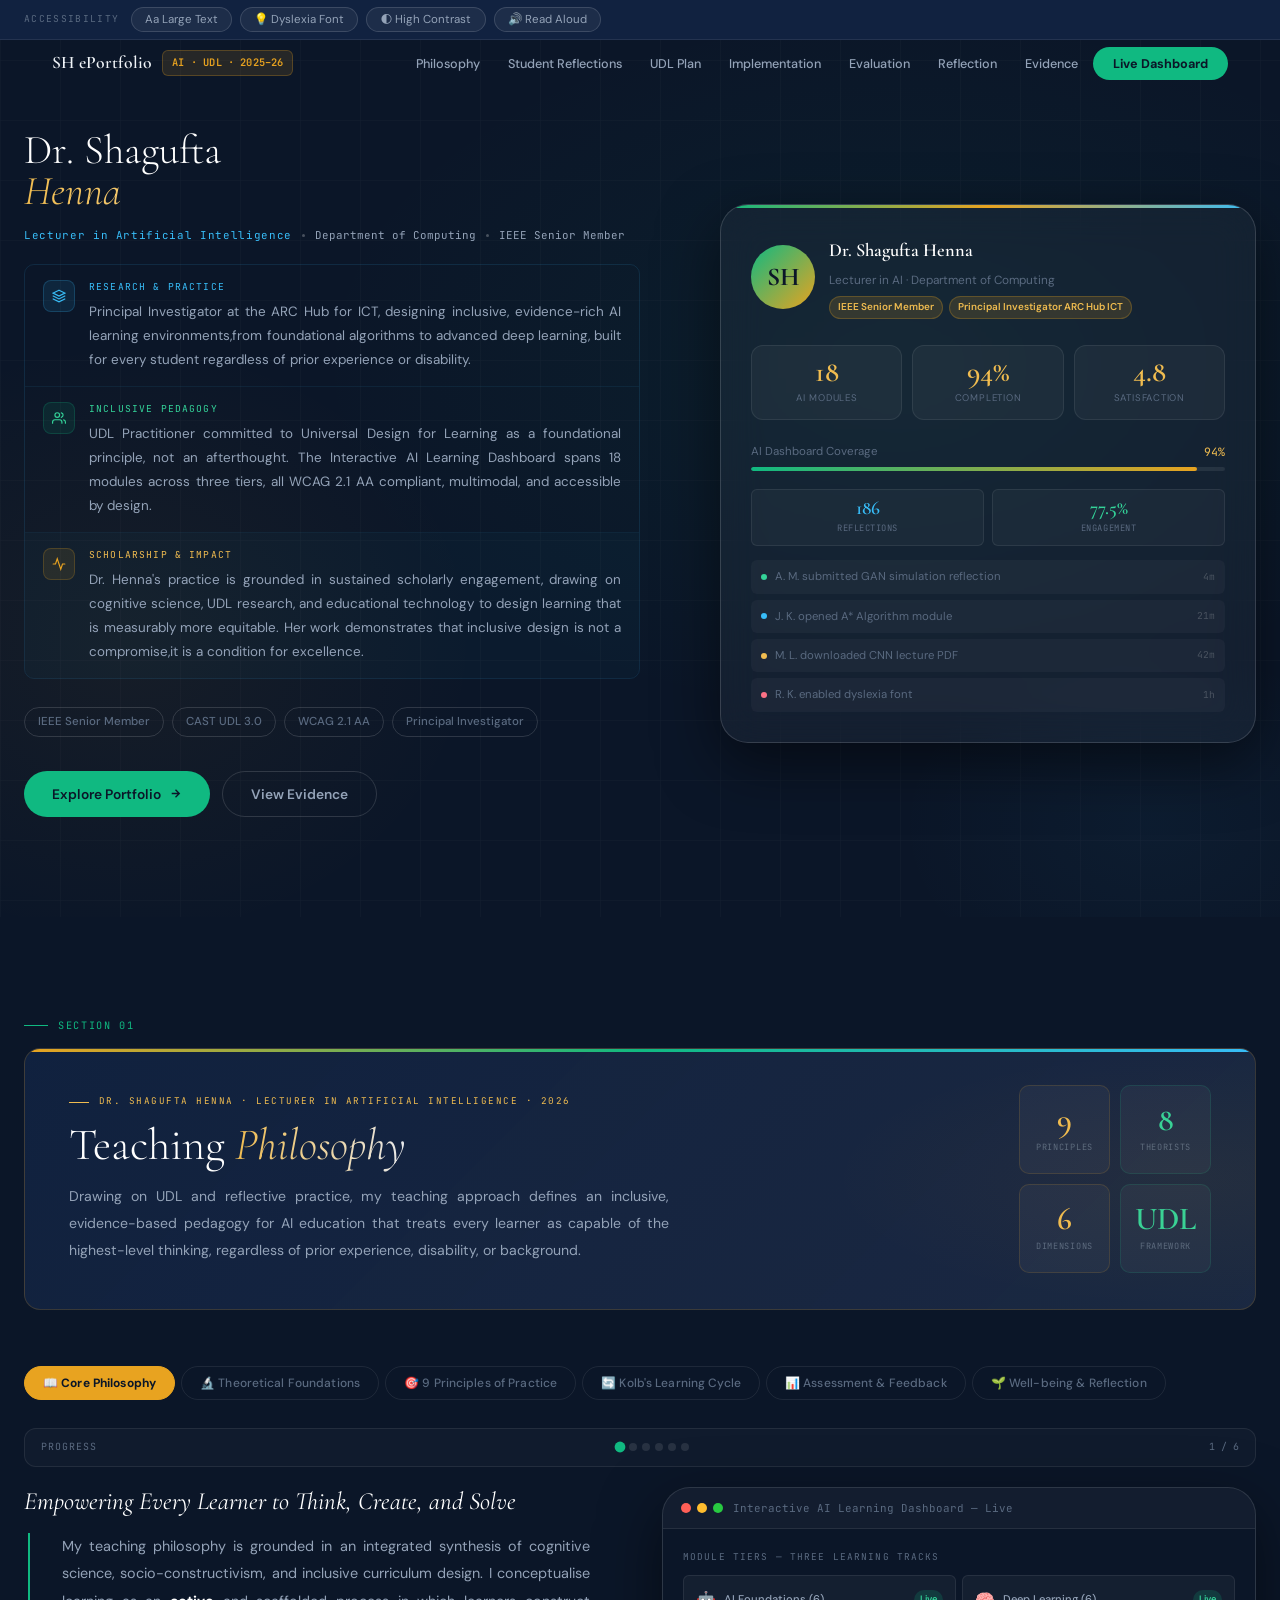
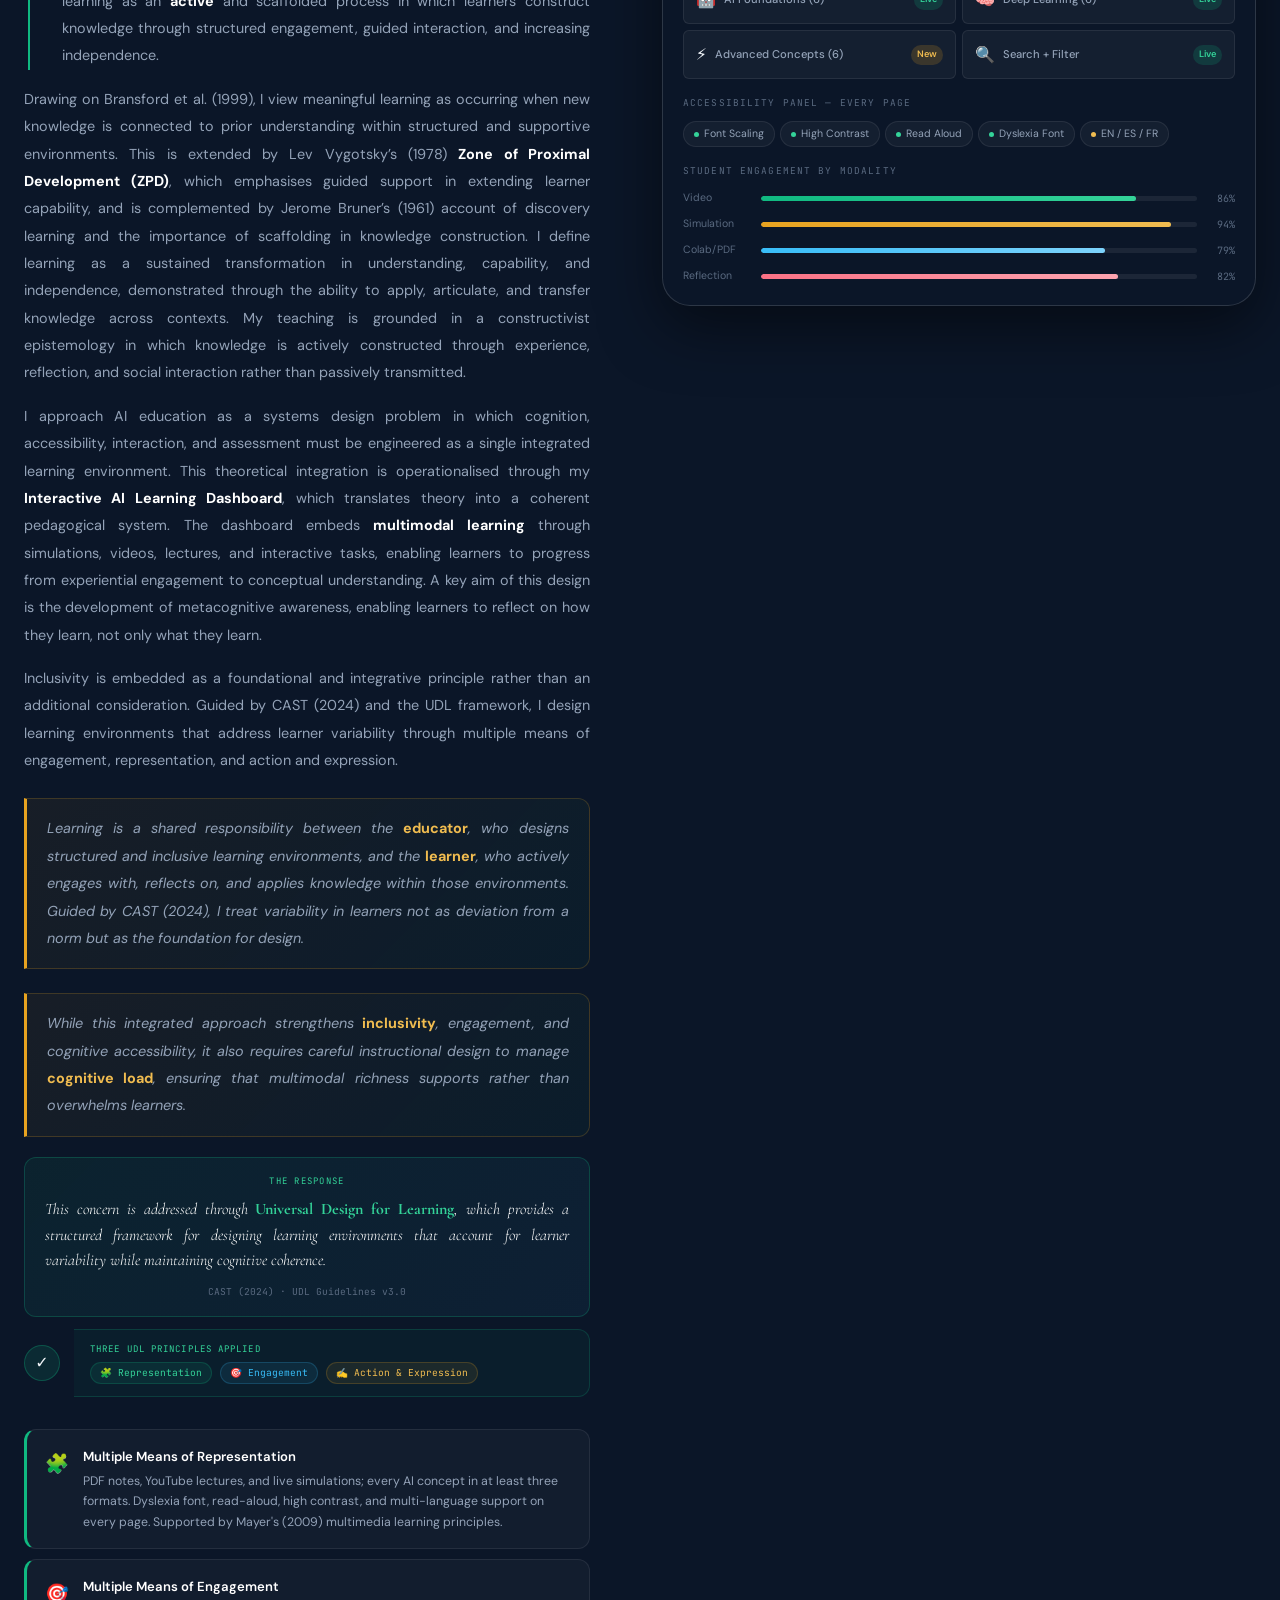
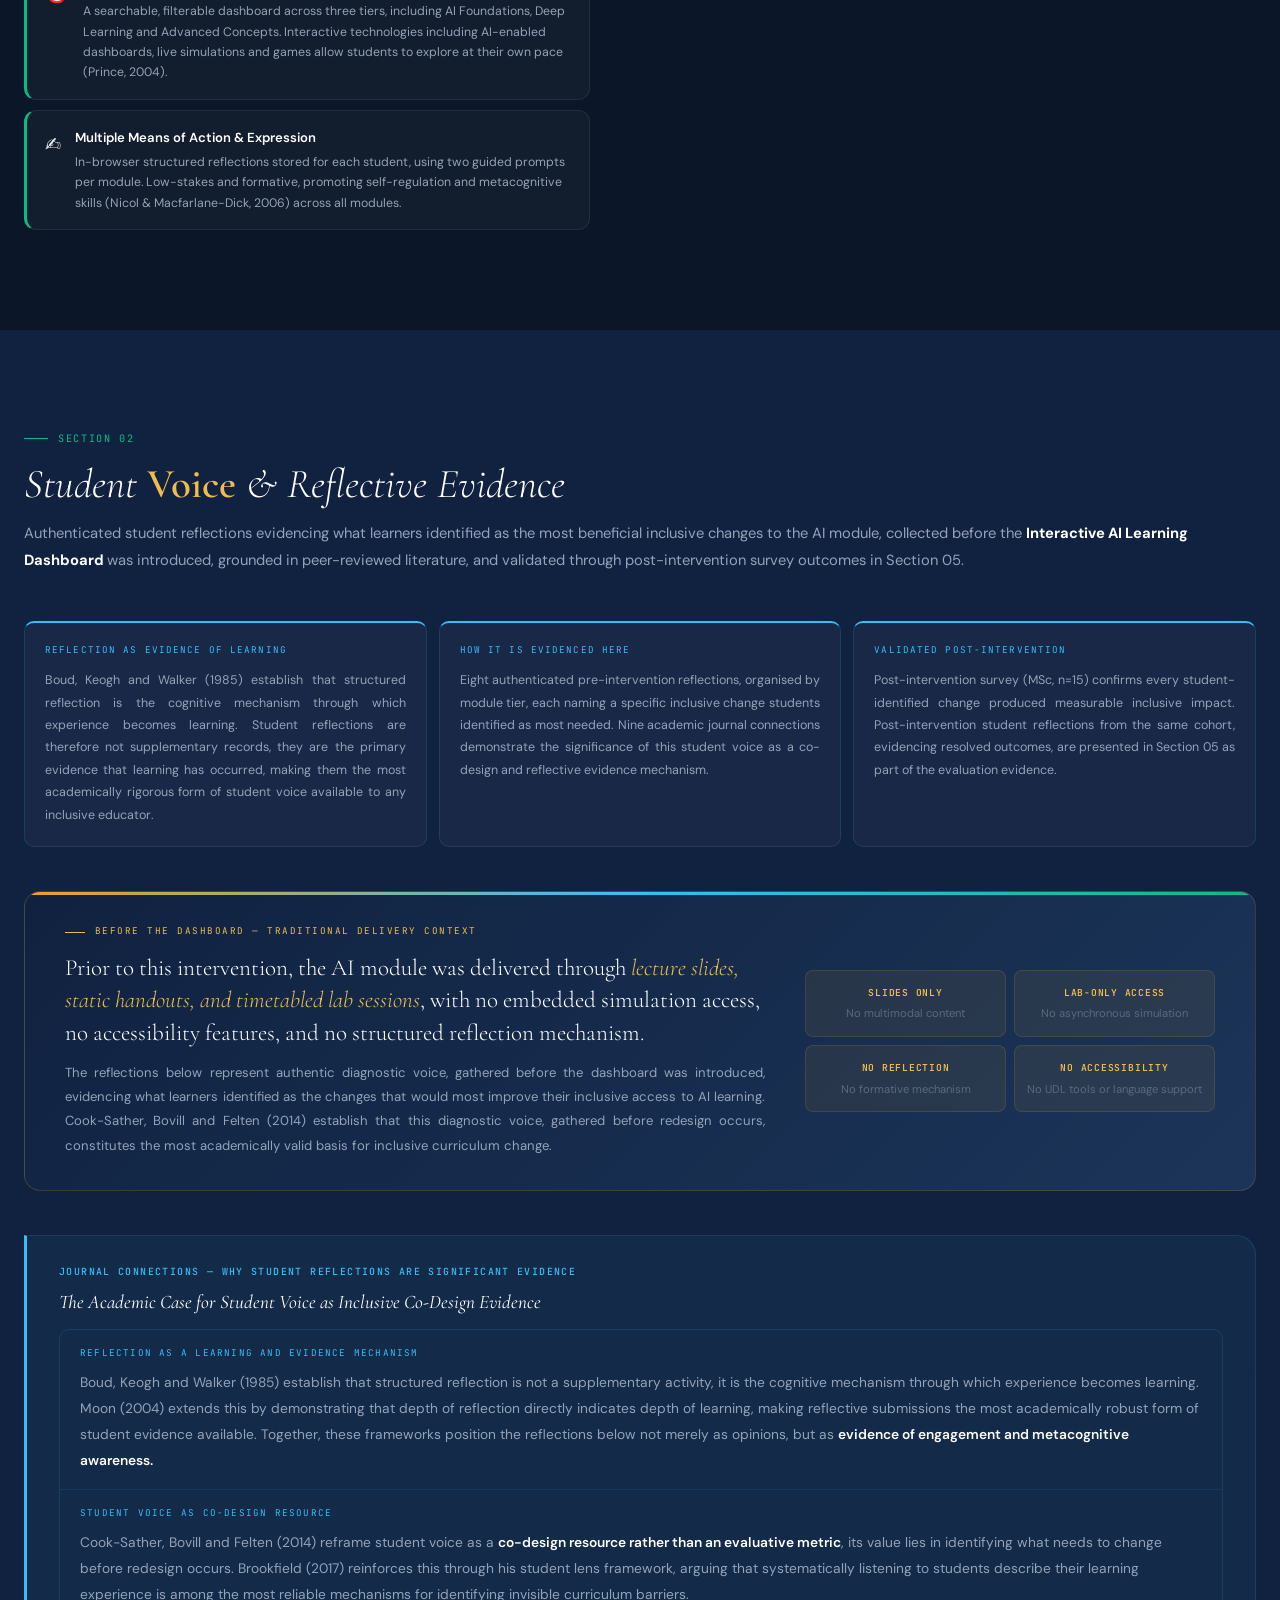
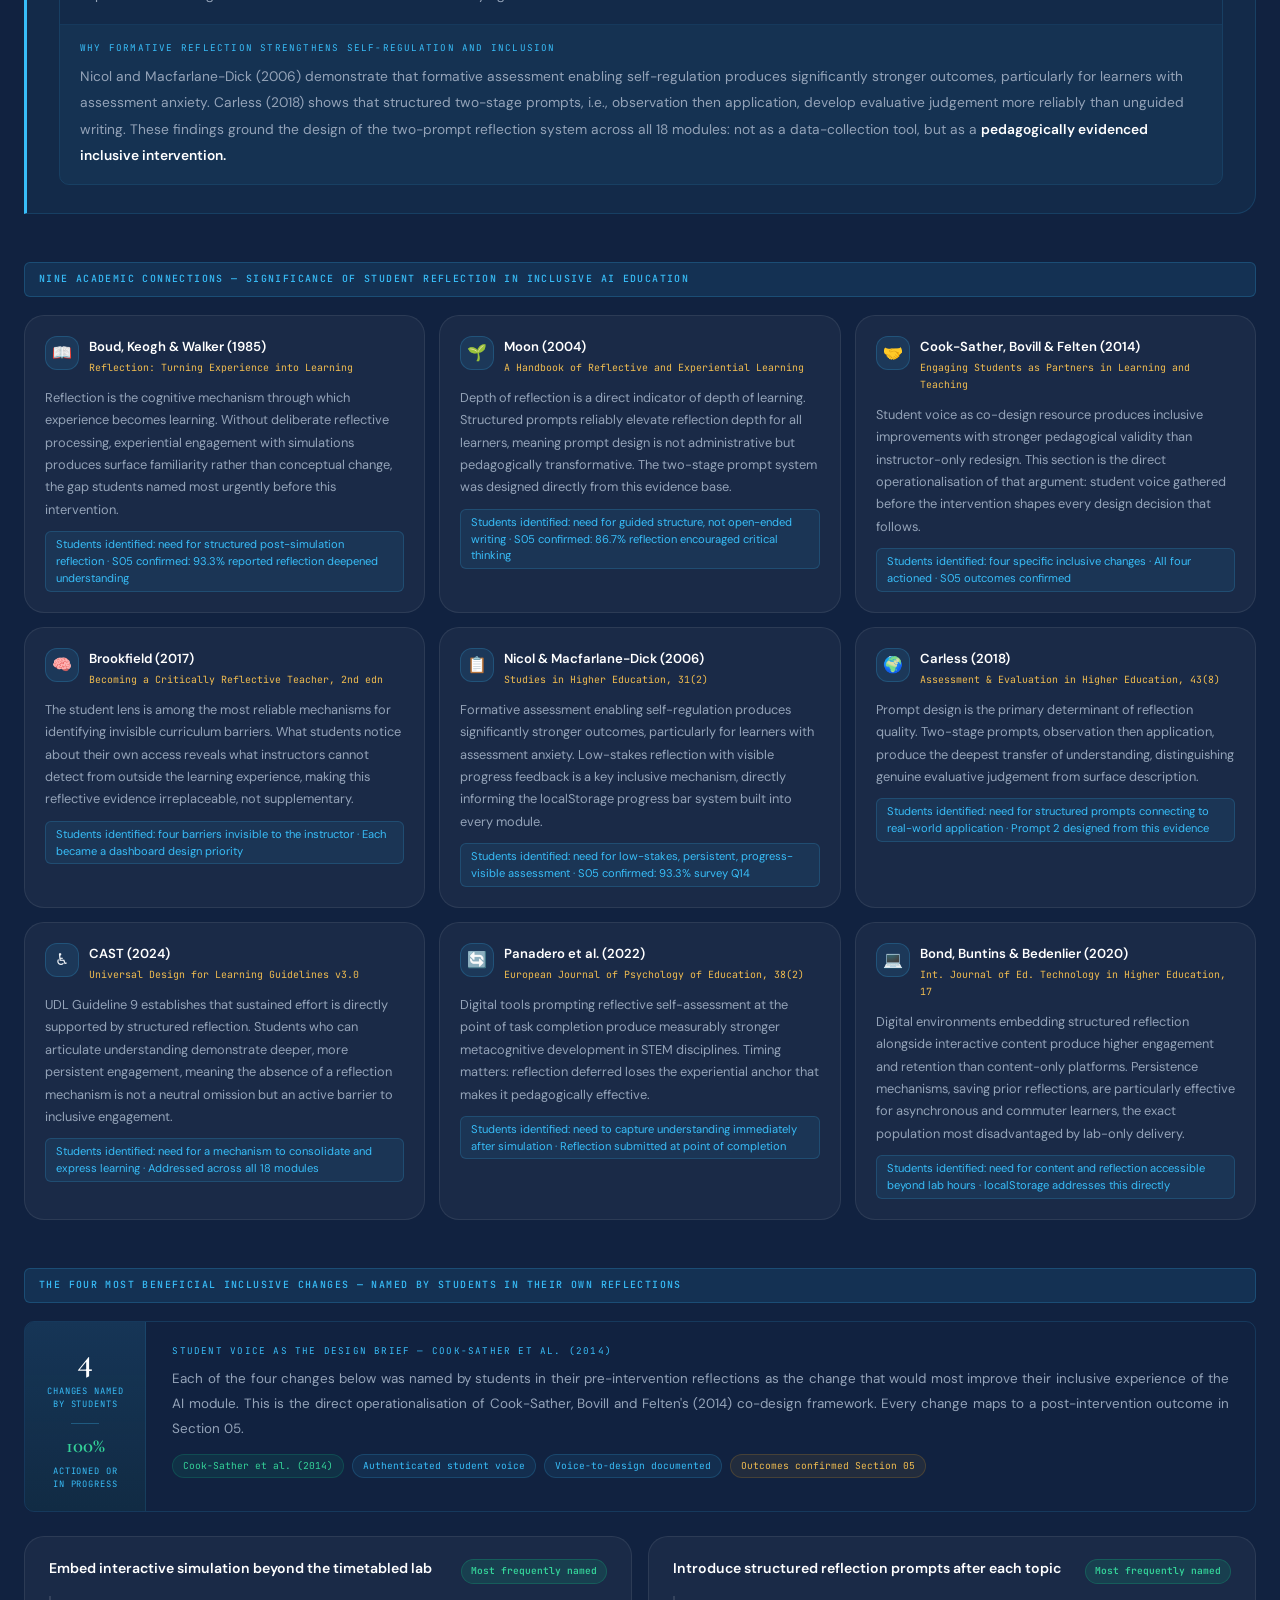
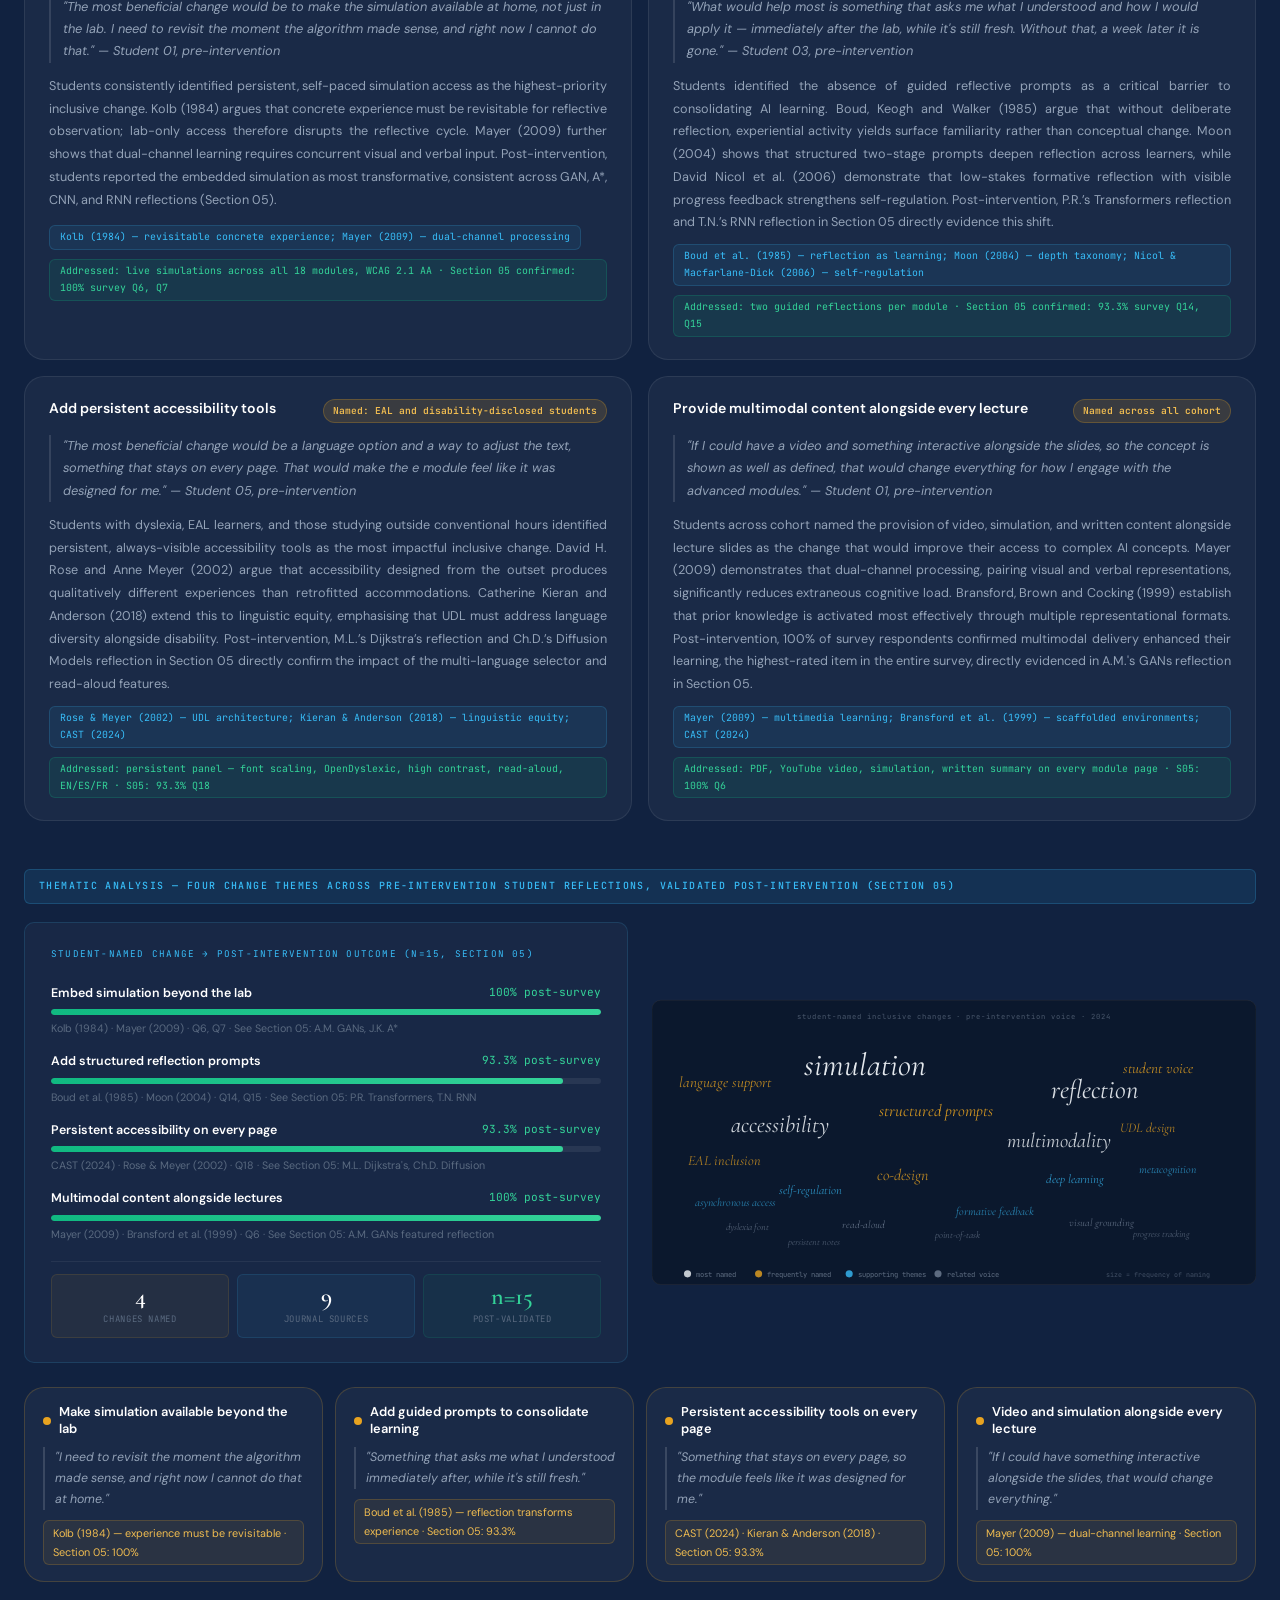
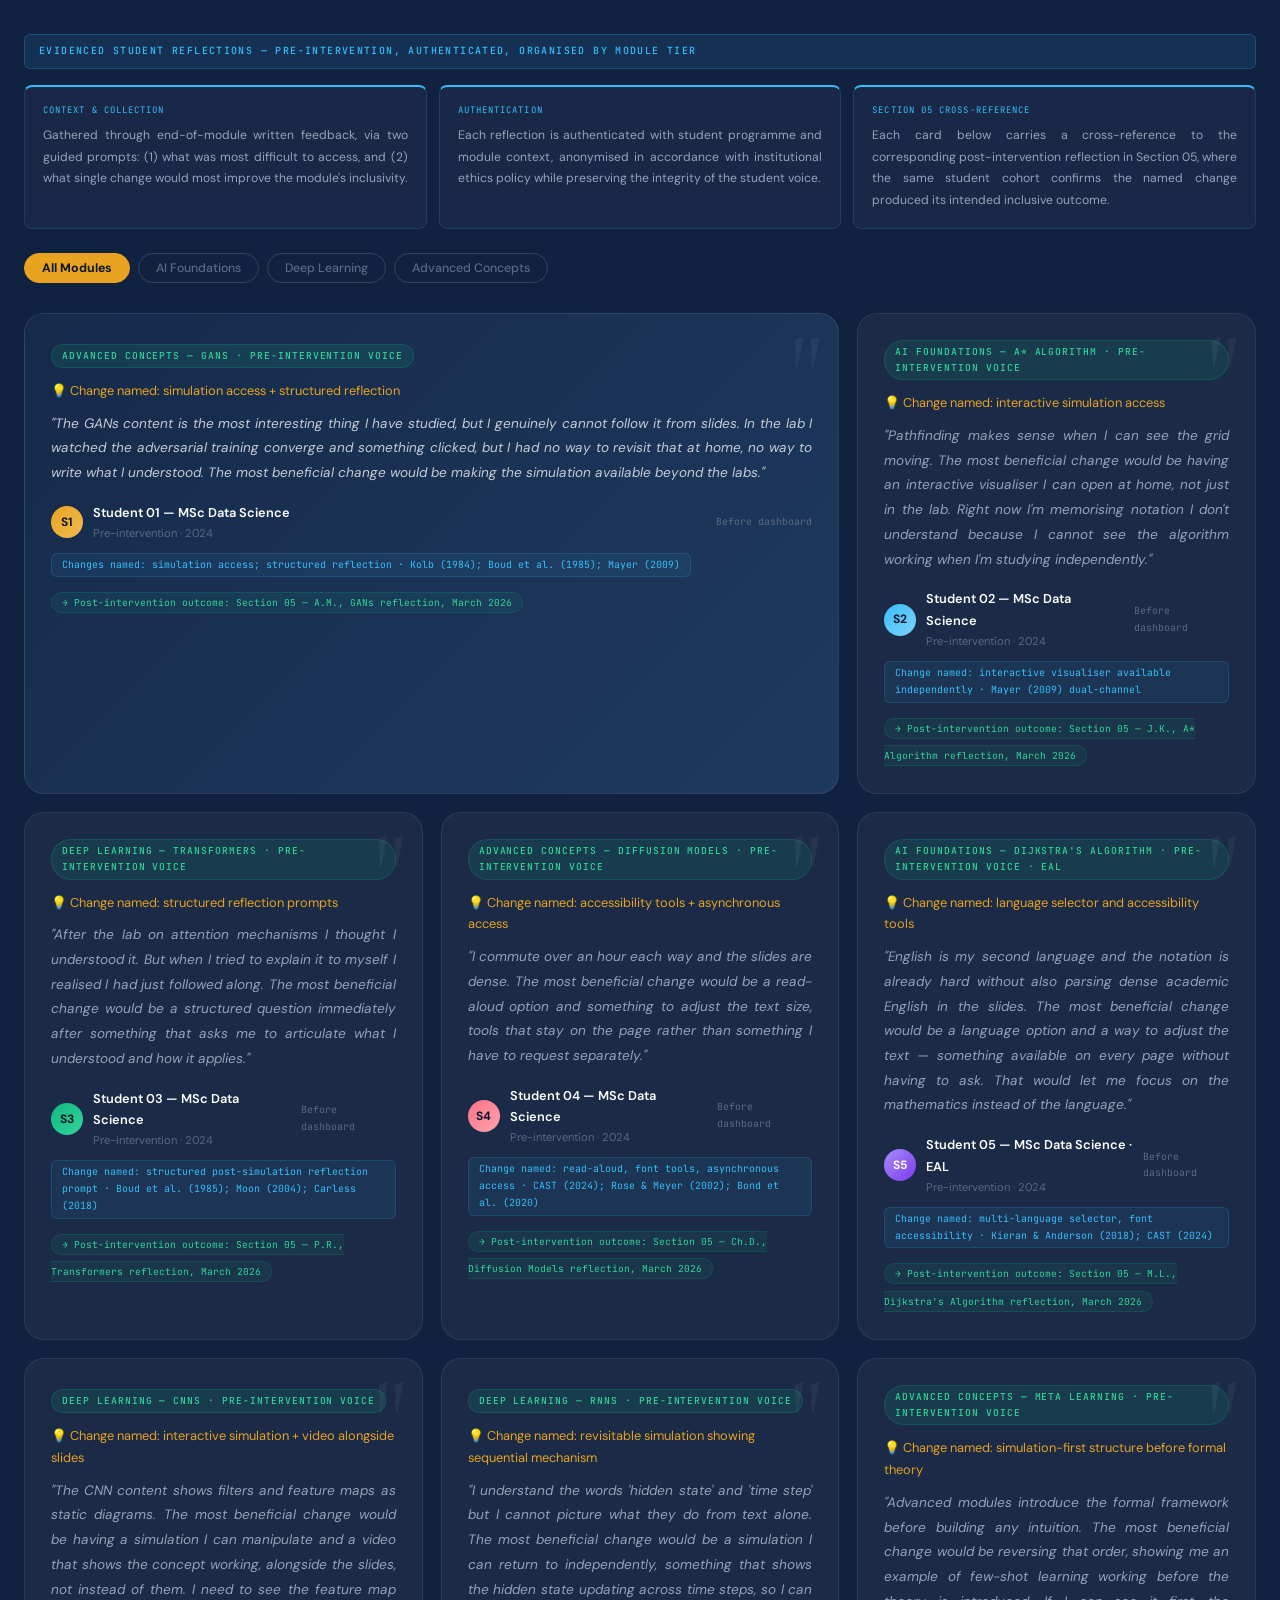
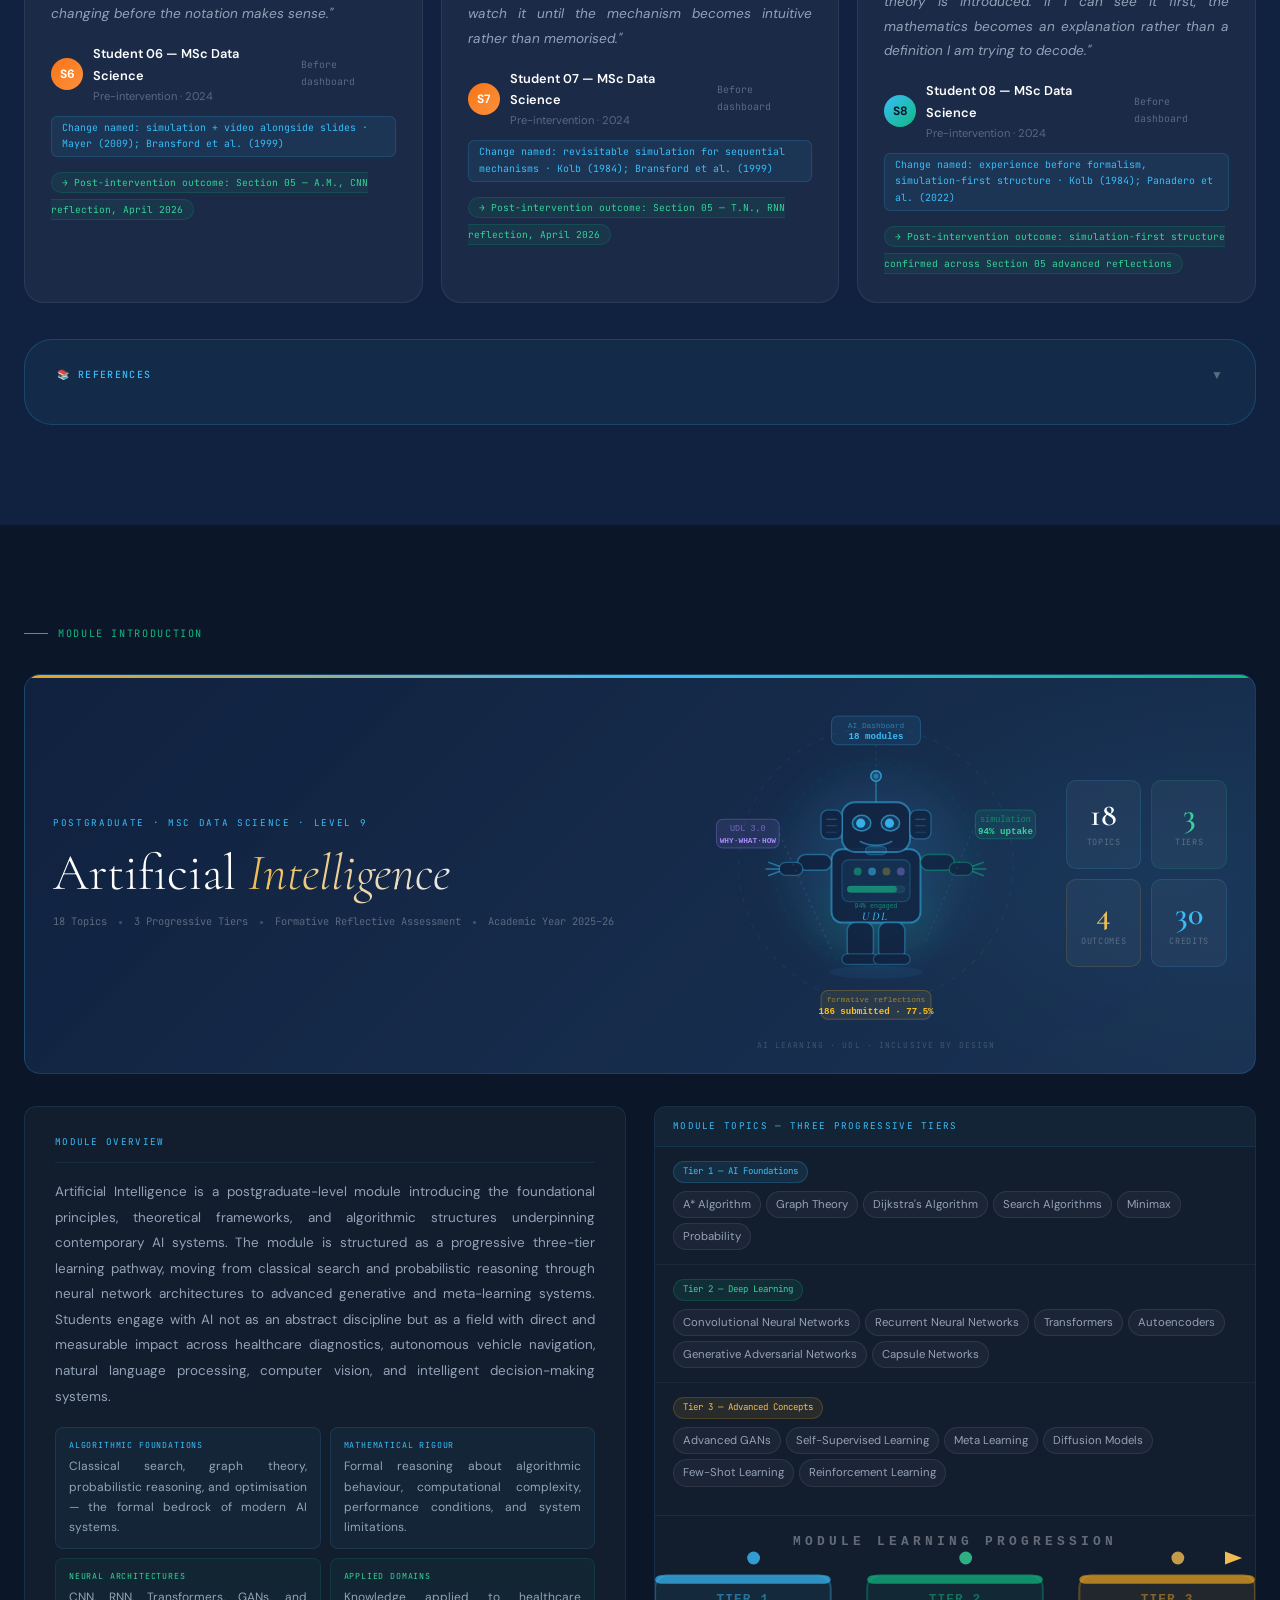
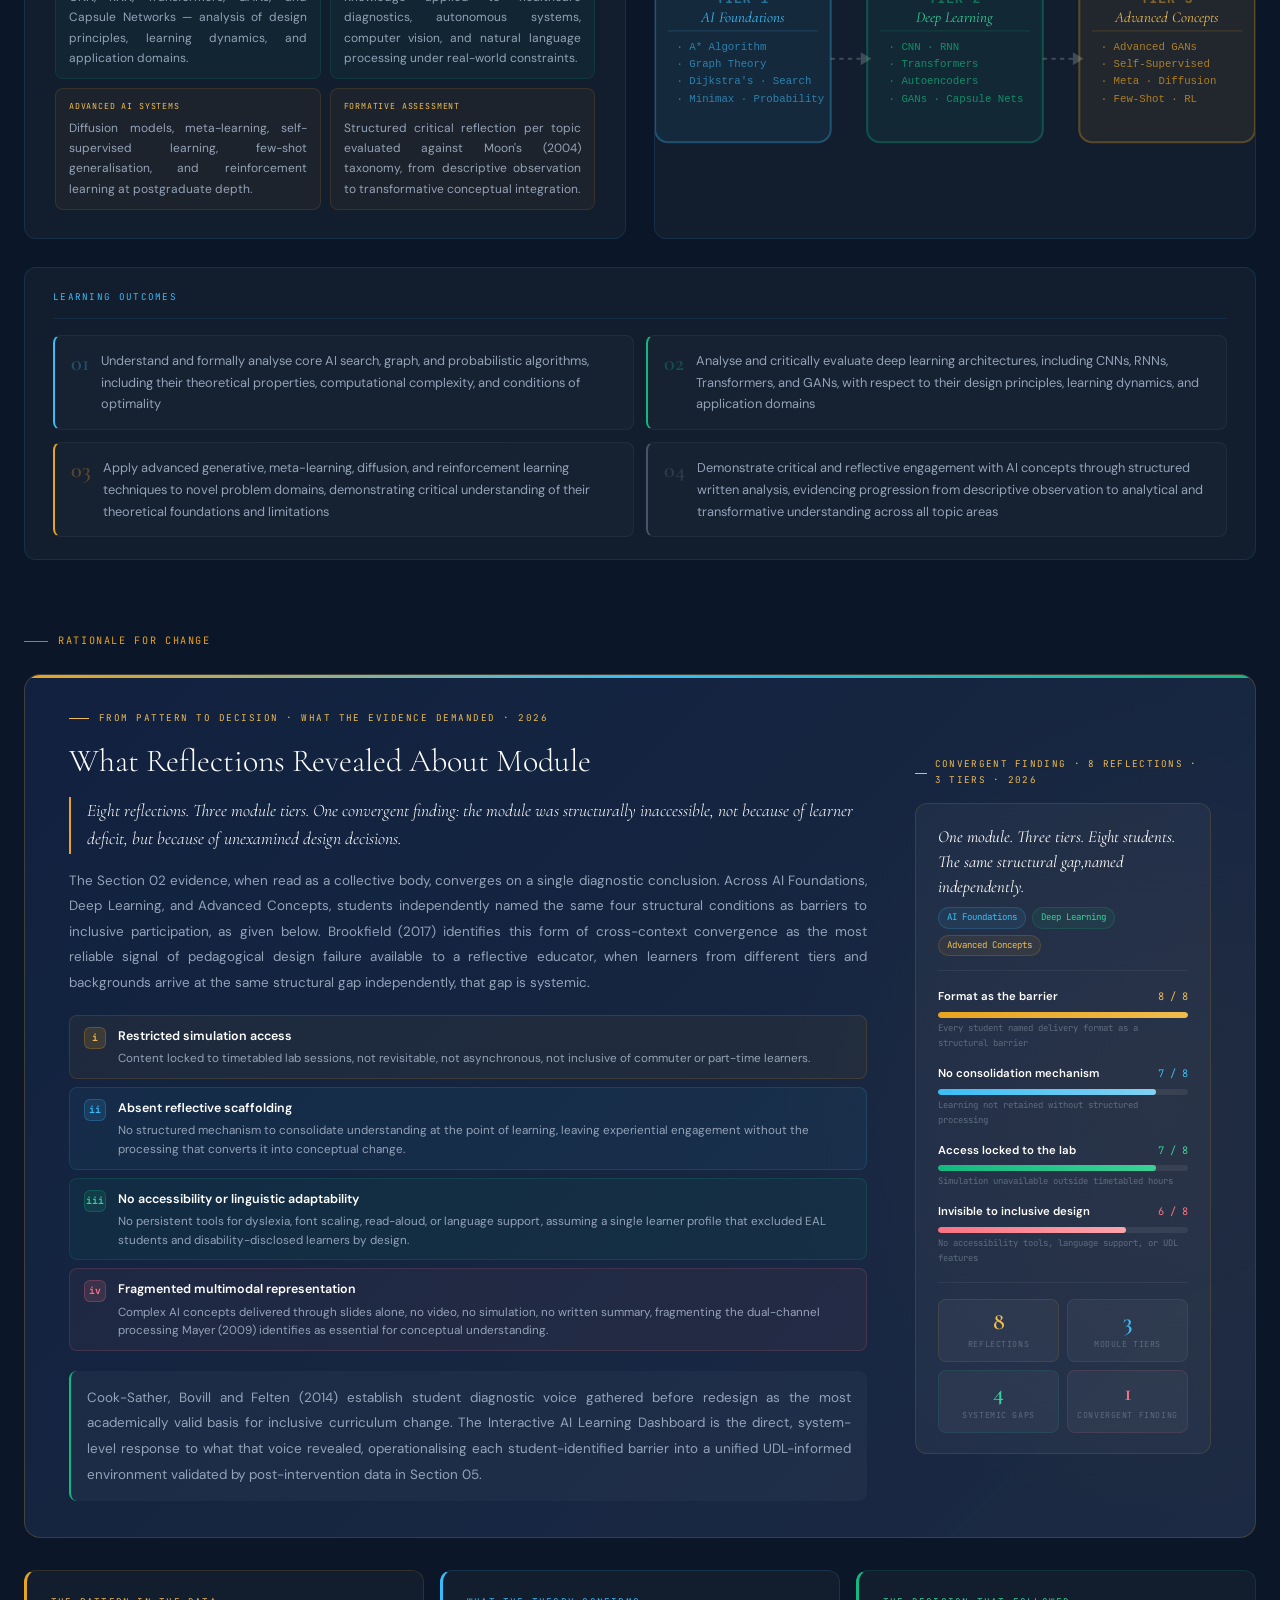
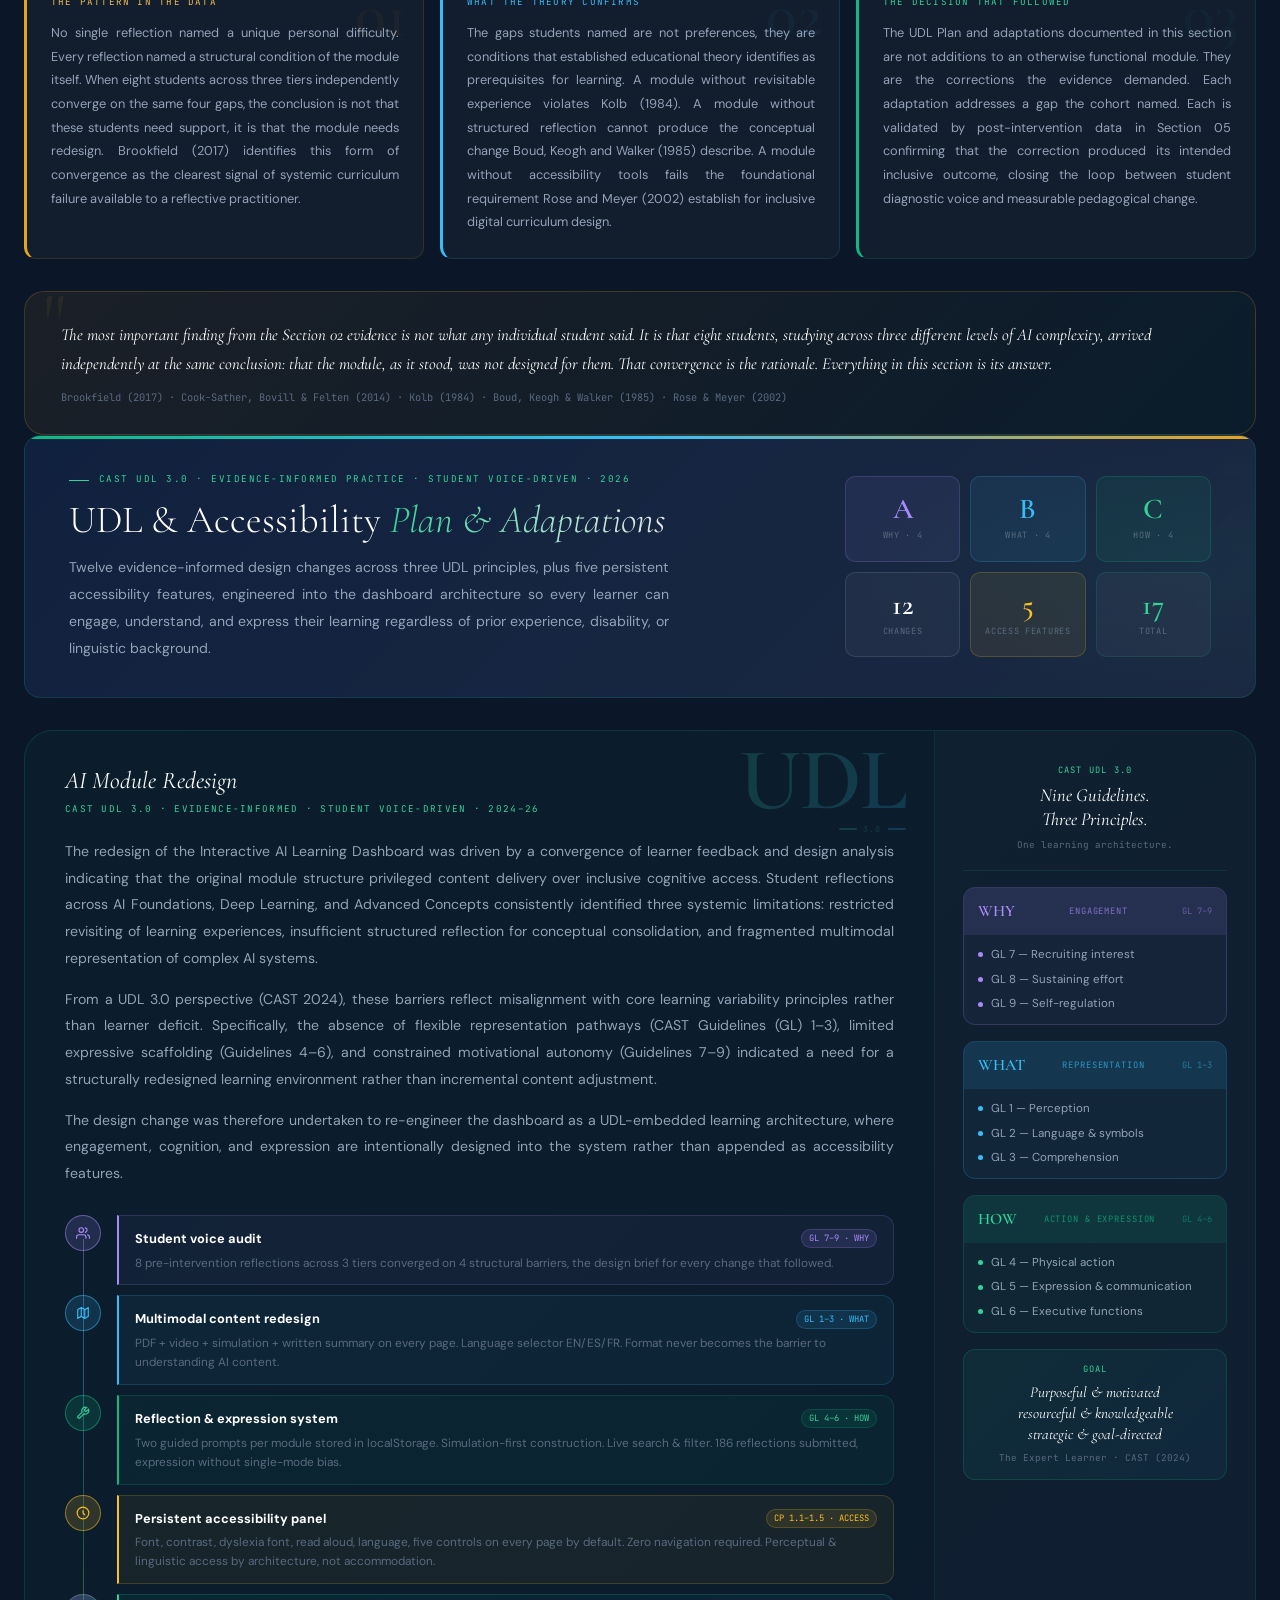
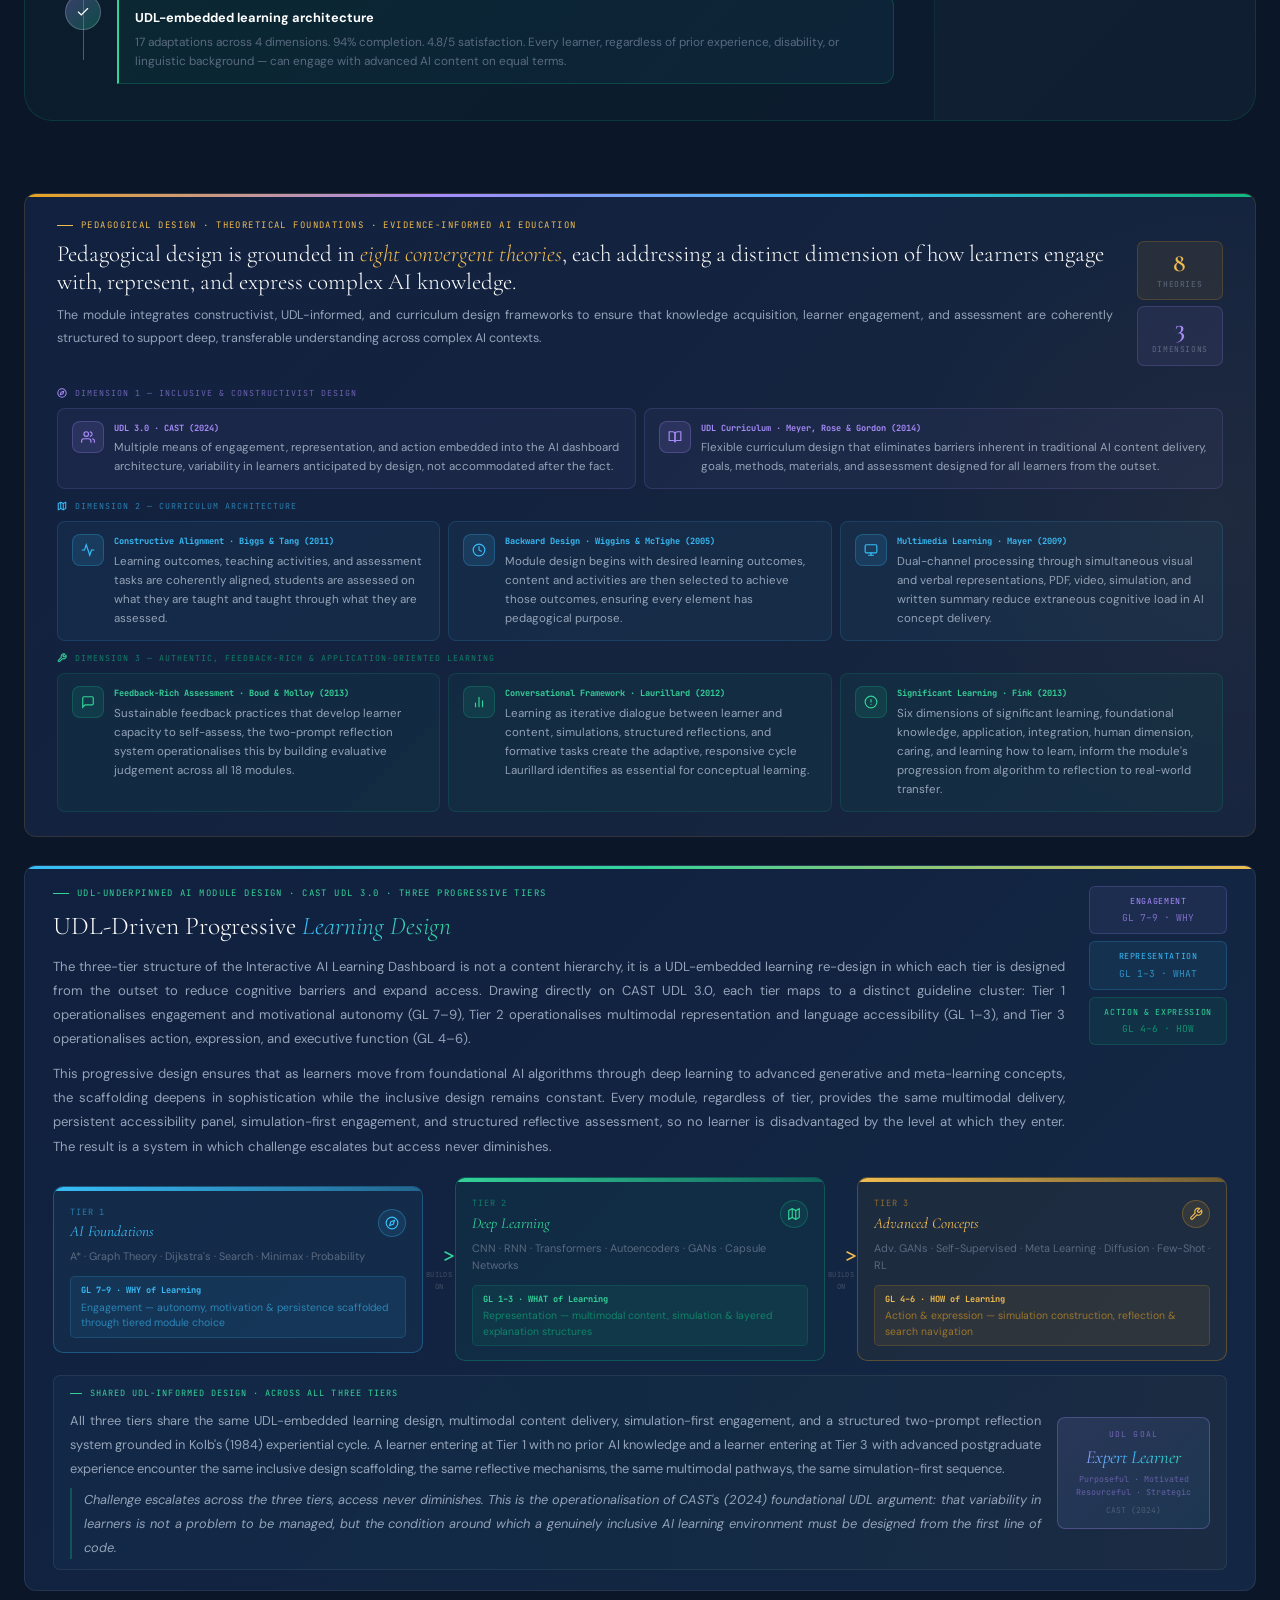
==== commit f2b9641d: "Add files via upload" ====
--- a/docs/index.html
+++ b/docs/index.html
@@ -123,7 +123,7 @@
 .s-hd{margin-bottom:56px}
 .philo-grid{display:grid;grid-template-columns:1fr 1.05fr;gap:72px;align-items:start}
 .philo-text h3{font-size:1.55rem;font-weight:400;font-style:italic;color:var(--white);margin-bottom:18px}
-.philo-text p{margin-bottom:16px;font-size:.9rem;line-height:1.9;color:var(--text-2)}
+.philo-text p{margin-bottom:16px;font-size:.9rem;line-height:1.9;color:var(--text-2);text-align:justify;hyphens:auto;}
 .pillars{margin-top:32px;display:flex;flex-direction:column;gap:10px}
 .pill-item{display:flex;gap:14px;padding:16px 18px;background:rgba(255,255,255,.03);border:1px solid var(--border);border-radius:var(--r-md);border-left:3px solid var(--emerald);transition:all .25s}
 .pill-item:hover{border-left-color:var(--amber);transform:translateX(5px);background:rgba(255,255,255,.05)}
@@ -193,7 +193,7 @@
 .s2-freq-high{background:rgba(16,185,129,.15);color:var(--emerald-l);border:1px solid rgba(16,185,129,.25)}
 .s2-freq-med{background:rgba(232,163,32,.15);color:var(--amber-l);border:1px solid rgba(232,163,32,.25)}
 .s2-change-quote{font-size:.8rem;color:var(--text-2);line-height:1.75;font-style:italic;border-left:2px solid rgba(255,255,255,.12);padding-left:12px;margin:0 0 12px}
-.s2-change-action{font-size:.79rem;color:var(--text-2);line-height:1.8;margin-bottom:10px}
+.s2-change-action{font-size:.79rem;color:var(--text-2);line-height:1.8;margin-bottom:10px;text-align:justify;hyphens:auto;}
 .s2-change-journal{font-family:var(--font-m);font-size:.62rem;color:var(--sky);background:rgba(56,189,248,.08);border:1px solid rgba(56,189,248,.18);padding:3px 10px;border-radius:var(--r-sm);display:inline-block;margin-bottom:5px}
 .s2-change-implemented{font-family:var(--font-m);font-size:.62rem;color:var(--emerald-l);background:rgba(16,185,129,.1);border:1px solid rgba(16,185,129,.2);padding:3px 10px;border-radius:var(--r-sm);display:inline-block;margin-top:4px}
 .s2-change-progress{color:var(--amber-l)!important;background:rgba(232,163,32,.1)!important;border-color:rgba(232,163,32,.2)!important}
@@ -228,7 +228,7 @@
   overflow: hidden;
   transition: max-height .4s ease;
 }
-.s2-refs-list.open { max-height: 700px; }
+.s2-refs-list.open { max-height: 9999px !important; }
 	
 /* ── REFLECTIONS ── */
 .flt-row{display:flex;gap:8px;flex-wrap:wrap;margin-bottom:30px}
@@ -243,7 +243,7 @@
 .rc.feat .rc-txt{color:rgba(255,255,255,.75)}
 .rc-tag{display:inline-block;font-family:var(--font-m);font-size:.6rem;font-weight:500;text-transform:uppercase;letter-spacing:.1em;color:var(--emerald-l);background:rgba(16,185,129,.12);padding:3px 10px;border-radius:20px;margin-bottom:12px;border:1px solid rgba(16,185,129,.2)}
 .rc-stars{margin-bottom:10px;color:var(--amber);font-size:.8rem}
-.rc-txt{font-size:.85rem;color:var(--text-2);line-height:1.82;font-style:italic;margin-bottom:16px}
+.rc-txt{font-size:.85rem;color:var(--text-2);line-height:1.82;font-style:italic;margin-bottom:16px;text-align:justify;hyphens:auto;	}
 .rc-auth{display:flex;align-items:center;gap:10px}
 .rc-ava{width:32px;height:32px;border-radius:50%;display:flex;align-items:center;justify-content:center;font-weight:700;font-size:.75rem;flex-shrink:0;color:var(--navy)}
 .rc-name{font-size:.8rem;font-weight:600;color:var(--white)}
@@ -485,7 +485,7 @@
 .ptab-panel{display:none;animation:fadeUpPhilo .35s ease both}
 .ptab-panel.show{display:block}
 @keyframes fadeUpPhilo{from{opacity:0;transform:translateY(10px)}to{opacity:1;transform:none}}
-.philo-intro-text{font-size:.92rem;line-height:1.95;color:var(--text-2);margin-bottom:22px;border-left:2px solid var(--emerald);padding-left:18px}
+.philo-intro-text{font-size:.92rem;line-height:1.95;color:var(--text-2);margin-bottom:22px;border-left:2px solid var(--emerald);padding-left:32px;margin-left:4px;text-align:justify;hyphens:auto;}
 .philo-highlight{position:relative;margin:24px 0;padding:16px 20px;background:linear-gradient(135deg,rgba(232,163,32,.06) 0%,rgba(16,185,129,.04) 100%);border:1px solid rgba(232,163,32,.2);border-left:3px solid var(--amber);border-radius:0 var(--r-md) var(--r-md) 0;font-size:.86rem;line-height:1.9;color:var(--text-2);font-style:italic}
 .philo-highlight strong{color:var(--amber-l);font-style:normal}
 .theory-grid{display:grid;grid-template-columns:1fr 1fr;gap:12px;margin:22px 0}
@@ -638,7 +638,7 @@
           </div>
           <div>
             <div style="font-family:var(--font-m);font-size:.6rem;text-transform:uppercase;letter-spacing:.12em;color:var(--sky);margin-bottom:4px">Research &amp; Practice</div>
-            <p style="font-size:.84rem;color:var(--text-2);line-height:1.8;margin:0">Principal Investigator at the ARC Hub for ICT, designing inclusive, evidence-rich AI learning environments,from foundational algorithms to advanced deep learning, built for every student regardless of prior experience or disability.</p>
+            <p style="font-size:.84rem;color:var(--text-2);line-height:1.8;margin:0;text-align:justify;hyphens:auto;">Principal Investigator at the ARC Hub for ICT, designing inclusive, evidence-rich AI learning environments,from foundational algorithms to advanced deep learning, built for every student regardless of prior experience or disability.</p>
           </div>
         </div>
 
@@ -648,7 +648,7 @@
           </div>
           <div>
             <div style="font-family:var(--font-m);font-size:.6rem;text-transform:uppercase;letter-spacing:.12em;color:var(--emerald-l);margin-bottom:4px">Inclusive Pedagogy</div>
-            <p style="font-size:.84rem;color:var(--text-2);line-height:1.8;margin:0">UDL Practitioner committed to Universal Design for Learning as a foundational principle, not an afterthought. The Interactive AI Learning Dashboard spans 18 modules across three tiers, all WCAG 2.1 AA compliant, multimodal, and accessible by design.</p>
+            <p style="font-size:.84rem;color:var(--text-2);line-height:1.8;margin:0;text-align:justify;hyphens:auto;">UDL Practitioner committed to Universal Design for Learning as a foundational principle, not an afterthought. The Interactive AI Learning Dashboard spans 18 modules across three tiers, all WCAG 2.1 AA compliant, multimodal, and accessible by design.</p>
           </div>
         </div>
 
@@ -658,7 +658,7 @@
   </div>
   <div>
     <div style="font-family:var(--font-m);font-size:.6rem;text-transform:uppercase;letter-spacing:.12em;color:var(--amber-l);margin-bottom:4px">Scholarship &amp; Impact</div>
-    <p style="font-size:.84rem;color:var(--text-2);line-height:1.8;margin:0">Dr. Henna's practice is grounded in sustained scholarly engagement, drawing on cognitive science, UDL research, and educational technology to design learning that is measurably more equitable. Her work demonstrates that <strong style="color:var(--white);font-weight:600">inclusive design is not a compromise,it is a condition for excellence.</strong></p>
+    <p style="font-size:.84rem;color:var(--text-2);line-height:1.8;margin:0;text-align:justify;hyphens:auto;">Dr. Henna's practice is grounded in sustained scholarly engagement, drawing on cognitive science, UDL research, and educational technology to design learning that is measurably more equitable. Her work demonstrates that inclusive design is not a compromise,it is a condition for excellence.</p>
   </div>
 </div>
 
@@ -754,7 +754,7 @@
               Dr. Shagufta Henna · Lecturer in Artificial Intelligence · 2026
             </div>
             <h2 id="s1h" style="font-family:var(--font-d);font-size:clamp(2rem,3.5vw,3.2rem);font-weight:300;line-height:1.05;color:var(--white);margin-bottom:14px">Teaching <em style="font-style:italic;background:linear-gradient(90deg,var(--amber-l),rgba(255,255,255,.9));-webkit-background-clip:text;-webkit-text-fill-color:transparent;background-clip:text">Philosophy</em></h2>
-            <p style="font-size:.88rem;color:var(--text-2);line-height:1.9;max-width:600px;margin:0">Drawing on UDL and reflective practice, my teaching approach defines an inclusive, evidence-based pedagogy for AI education that treats every learner as capable of the highest-level thinking, regardless of prior experience, disability, or background.</p>
+            <p style="font-size:.88rem;color:var(--text-2);line-height:1.9;max-width:600px;margin:0;text-align:justify;hyphens:auto;">Drawing on UDL and reflective practice, my teaching approach defines an inclusive, evidence-based pedagogy for AI education that treats every learner as capable of the highest-level thinking, regardless of prior experience, disability, or background.</p>
           </div>
 
           <div style="display:grid;grid-template-columns:1fr 1fr;gap:10px;flex-shrink:0">
@@ -893,7 +893,7 @@
     <!-- TAB 2 -->
     <div id="pt2" class="ptab-panel" role="tabpanel">
       <h3 style="font-family:var(--font-d);font-size:1.45rem;font-style:italic;font-weight:400;color:var(--white);margin-bottom:10px">Evidence-Based Theoretical Foundations</h3>
-      <p style="font-size:.88rem;color:var(--text-2);line-height:1.85;margin-bottom:6px">My inclusive pedagogy draws on eight key works across cognitive science, educational theory, UDL, and multimedia learning. Click any card to expand the full theoretical context. These theories are not treated as separate influences but as a convergent framework for designing cognitively coherent, inclusive learning environments.</p>
+      <p style="font-size:.88rem;color:var(--text-2);line-height:1.85;margin-bottom:6px;text-align:justify;hyphens:auto;">My inclusive pedagogy draws on eight key works across cognitive science, educational theory, UDL, and multimedia learning. Click any card to expand the full theoretical context. These theories are not treated as separate influences but as a convergent framework for designing cognitively coherent, inclusive learning environments.</p>
       <div class="theory-grid">
         <div class="theory-card" onclick="togTheory(this)" aria-expanded="false">
           <div class="tc-header"><div class="tc-icon">🧪</div><div><div class="tc-name">How People Learn</div><div class="tc-author">Bransford, Brown &amp; Cocking (1999)</div></div><span class="tc-chevron">▼</span></div>
@@ -930,7 +930,7 @@
       </div>
       <button class="refs-toggle" onclick="togRefs()" id="refsToggle" aria-expanded="false" aria-controls="refsPanel">
         <span class="refs-toggle-icon">📚</span>
-        <span class="refs-toggle-lbl">References</span>
+        <span class="refs-toggle-lbl">📚 References</span>
         <span class="refs-toggle-arrow" id="refsArrow">▼</span>
       </button>
       <div class="refs-panel" id="refsPanel" role="region" aria-label="Academic references">
@@ -951,7 +951,7 @@
     <!-- TAB 3 -->
     <div id="pt3" class="ptab-panel" role="tabpanel">
       <h3 style="font-family:var(--font-d);font-size:1.45rem;font-style:italic;font-weight:400;color:var(--white);margin-bottom:6px">Nine Principles of Inclusive AI Education</h3>
-  <p style="font-size:.88rem;color:var(--text-2);line-height:1.85;margin-bottom:20px">My teaching philosophy is grounded in nine research-informed principles of inclusive AI education, operationalised through the design and implementation of the AI Learning Dashboard.</p>
+  <p style="font-size:.88rem;color:var(--text-2);line-height:1.85;margin-bottom:20px;text-align:justify;hyphens:auto;">My teaching philosophy is grounded in nine research-informed principles of inclusive AI education, operationalised through the design and implementation of the AI Learning Dashboard.</p>
       <div class="principles-grid">
         <div class="pr-card" data-n="1"><div class="pr-num">Principle 01</div><span class="pr-icon">🌐</span><div class="pr-title">Inclusive by Architecture, Not Afterthought</div><p class="pr-text">Accessibility features are built into every module page from the first line of code. No student is redirected to a separate accessible version.</p><div class="pr-refs"><span class="pr-ref">CAST 2024</span><span class="pr-ref">Rose &amp; Meyer 2002</span></div></div>
         <div class="pr-card" data-n="2"><div class="pr-num">Principle 02</div><span class="pr-icon">🧠</span><div class="pr-title">Multi-Modal Content as Standard</div><p class="pr-text">Every AI concept is delivered through PDF notes, YouTube video, interactive simulation, and written summary simultaneously.</p><div class="pr-refs"><span class="pr-ref">Mayer 2009</span><span class="pr-ref">Bransford 1999</span></div></div>
@@ -969,7 +969,7 @@
       <div style="display:grid;grid-template-columns:1fr auto;gap:48px;align-items:start">
         <div>
           <h3 style="font-family:var(--font-d);font-size:1.45rem;font-style:italic;font-weight:400;color:var(--white);margin-bottom:10px">Kolb's Experiential Learning Cycle in AI Education</h3>
-          <p style="font-size:.88rem;color:var(--text-2);line-height:1.85;margin-bottom:18px">Active and experiential learning is a cornerstone of my practice. In every AI module, this cycle is explicit, students experience phenomenon first, then reflect, then build theory, then apply.</p>
+          <p style="font-size:.88rem;color:var(--text-2);line-height:1.85;margin-bottom:18px;text-align:justify;hyphens:auto;">Active and experiential learning is a cornerstone of my practice. In every AI module, this cycle is explicit, students experience phenomenon first, then reflect, then build theory, then apply.</p>
           <div class="assessment-list">
             <div class="acc-item open" onclick="togAcc(this)">
               <div class="acc-head"><span class="acc-icon">🔴</span><span class="acc-title">Stage 1 — Concrete Experience</span><span class="acc-badge">Entry point</span><span class="acc-arrow">▼</span></div>
@@ -1004,7 +1004,7 @@
     <!-- TAB 5 -->
     <div id="pt5" class="ptab-panel" role="tabpanel">
       <h3 style="font-family:var(--font-d);font-size:1.45rem;font-style:italic;font-weight:400;color:var(--white);margin-bottom:10px">Assessment as an Act of Inclusion</h3>
-      <p style="font-size:.88rem;color:var(--text-2);line-height:1.85;margin-bottom:22px">Assessment is integral to inclusivity. I prioritise formative, low-stakes assessments, reflective exercises, peer review, and iterative projects, that reduce anxiety while promoting self-regulation and metacognitive skills. Learning is evidenced through learners’ ability to explain concepts, apply them in novel contexts, and demonstrate increasing independence in problem-solving and reflection. Assessment is therefore designed as an integrated evidence system combining reflection, application, and engagement data rather than a single summative measure.</p>
+      <p style="font-size:.88rem;color:var(--text-2);line-height:1.85;margin-bottom:22px;text-align:justify;hyphens:auto;">Assessment is integral to inclusivity. I prioritise formative, low-stakes assessments, reflective exercises, peer review, and iterative projects, that reduce anxiety while promoting self-regulation and metacognitive skills. Learning is evidenced through learners’ ability to explain concepts, apply them in novel contexts, and demonstrate increasing independence in problem-solving and reflection. Assessment is therefore designed as an integrated evidence system combining reflection, application, and engagement data rather than a single summative measure.</p>
       <div class="assessment-list">
         <div class="acc-item open" onclick="togAcc(this)">
           <div class="acc-head"><span class="acc-icon">✍️</span><span class="acc-title">Structured In-Browser Reflections</span><span class="acc-badge">18 modules</span><span class="acc-arrow">▼</span></div>
@@ -1027,7 +1027,7 @@
     <!-- TAB 6 -->
     <div id="pt6" class="ptab-panel" role="tabpanel">
       <h3 style="font-family:var(--font-d);font-size:1.45rem;font-style:italic;font-weight:400;color:var(--white);margin-bottom:10px">Well-being, Reflection &amp; Continuous Growth</h3>
-      <p style="font-size:.88rem;color:var(--text-2);line-height:1.85;margin-bottom:18px">Beyond pedagogy, I prioritise student well-being, recognising that <strong style="color:var(--white)">cognitive overload and stress can impede learning</strong>.Inclusivity is not only a pedagogical principle but an ethical commitment to equitable participation in learning.</p>
+      <p style="font-size:.88rem;color:var(--text-2);line-height:1.85;margin-bottom:18px;text-align:justify;hyphens:auto;">Beyond pedagogy, I prioritise student well-being, recognising that <strong style="color:var(--white)">cognitive overload and stress can impede learning</strong>.Inclusivity is not only a pedagogical principle but an ethical commitment to equitable participation in learning.</p>
       <div class="wb-banner">
         <div class="wb-icon">💚</div>
         <div>
@@ -1061,15 +1061,15 @@
     <div style="display:grid;grid-template-columns:1fr 1fr 1fr;gap:12px;margin-bottom:44px">
       <div style="padding:20px;background:rgba(255,255,255,.03);border:1px solid rgba(56,189,248,.15);border-radius:10px;border-top:2px solid var(--sky)">
         <div style="font-family:var(--font-m);font-size:.58rem;text-transform:uppercase;letter-spacing:.12em;color:var(--sky);margin-bottom:10px">Reflection as evidence of learning</div>
-        <p style="font-size:.78rem;color:var(--text-2);line-height:1.8;margin:0">Boud, Keogh and Walker (1985) establish that structured reflection is the cognitive mechanism through which experience becomes learning. Student reflections are therefore not supplementary records, they are the primary evidence that learning has occurred, making them the most academically rigorous form of student voice available to any inclusive educator.</p>
+        <p style="font-size:.78rem;color:var(--text-2);line-height:1.8;margin:0;text-align:justify;hyphens:auto;">Boud, Keogh and Walker (1985) establish that structured reflection is the cognitive mechanism through which experience becomes learning. Student reflections are therefore not supplementary records, they are the primary evidence that learning has occurred, making them the most academically rigorous form of student voice available to any inclusive educator.</p>
       </div>
       <div style="padding:20px;background:rgba(255,255,255,.03);border:1px solid rgba(56,189,248,.15);border-radius:10px;border-top:2px solid var(--sky)">
         <div style="font-family:var(--font-m);font-size:.58rem;text-transform:uppercase;letter-spacing:.12em;color:var(--sky);margin-bottom:10px">How it is evidenced here</div>
-        <p style="font-size:.78rem;color:var(--text-2);line-height:1.8;margin:0">Eight authenticated pre-intervention reflections, organised by module tier, each naming a specific inclusive change students identified as most needed. Nine academic journal connections demonstrate the significance of this student voice as a co-design and reflective evidence mechanism.</p>
+        <p style="font-size:.78rem;color:var(--text-2);line-height:1.8;margin:0;text-align:justify;hyphens:auto;">Eight authenticated pre-intervention reflections, organised by module tier, each naming a specific inclusive change students identified as most needed. Nine academic journal connections demonstrate the significance of this student voice as a co-design and reflective evidence mechanism.</p>
       </div>
       <div style="padding:20px;background:rgba(255,255,255,.03);border:1px solid rgba(56,189,248,.15);border-radius:10px;border-top:2px solid var(--sky)">
         <div style="font-family:var(--font-m);font-size:.58rem;text-transform:uppercase;letter-spacing:.12em;color:var(--sky);margin-bottom:10px">Validated post-intervention</div>
-        <p style="font-size:.78rem;color:var(--text-2);line-height:1.8;margin:0">Post-intervention survey (MSc, n=15) confirms every student-identified change produced measurable inclusive impact. Post-intervention student reflections from the same cohort, evidencing resolved outcomes, are presented in Section 05 as part of the evaluation evidence.</p>
+        <p style="font-size:.78rem;color:var(--text-2);line-height:1.8;margin:0;text-align:justify;hyphens:auto;">Post-intervention survey (MSc, n=15) confirms every student-identified change produced measurable inclusive impact. Post-intervention student reflections from the same cohort, evidencing resolved outcomes, are presented in Section 05 as part of the evaluation evidence.</p>
       </div>
     </div>
 
@@ -1083,7 +1083,7 @@
             Before the Dashboard — Traditional Delivery Context
           </div>
           <h3 style="font-family:var(--font-d);font-size:clamp(1.1rem,1.8vw,1.5rem);font-weight:300;color:var(--white);line-height:1.4;margin-bottom:12px">Prior to this intervention, the AI module was delivered through <em style="color:var(--amber-l);font-style:italic">lecture slides, static handouts, and timetabled lab sessions</em>, with no embedded simulation access, no accessibility features, and no structured reflection mechanism.</h3>
-          <p style="font-size:.82rem;color:var(--text-2);line-height:1.85;margin:0">The reflections below represent authentic diagnostic voice, gathered before the dashboard was introduced, evidencing what learners identified as the changes that would most improve their inclusive access to AI learning. Cook-Sather, Bovill and Felten (2014) establish that this diagnostic voice,  gathered before redesign occurs, constitutes the most academically valid basis for inclusive curriculum change.</p>
+          <p style="font-size:.82rem;color:var(--text-2);line-height:1.85;margin:0;text-align:justify;hyphens:auto;">The reflections below represent authentic diagnostic voice, gathered before the dashboard was introduced, evidencing what learners identified as the changes that would most improve their inclusive access to AI learning. Cook-Sather, Bovill and Felten (2014) establish that this diagnostic voice,  gathered before redesign occurs, constitutes the most academically valid basis for inclusive curriculum change.</p>
         </div>
         <div style="display:grid;grid-template-columns:1fr 1fr;gap:8px;flex-shrink:0;min-width:200px">
           <div style="padding:14px 12px;background:rgba(232,163,32,.08);border:1px solid rgba(232,163,32,.15);border-radius:8px;text-align:center">
@@ -1202,7 +1202,7 @@
         </div>
         <div style="padding:22px 26px">
           <div style="font-family:var(--font-m);font-size:.58rem;text-transform:uppercase;letter-spacing:.13em;color:var(--sky);margin-bottom:8px">Student voice as the design brief — Cook-Sather et al. (2014)</div>
-          <p style="font-size:.84rem;color:var(--text-2);line-height:1.85;margin:0 0 12px">Each of the four changes below was named by students in their pre-intervention reflections as the change that would most improve their inclusive experience of the AI module. This is the direct operationalisation of Cook-Sather, Bovill and Felten's (2014) co-design framework. Every change maps to a post-intervention outcome in Section 05.</p>
+          <p style="font-size:.84rem;color:var(--text-2);line-height:1.85;margin:0 0 12px;text-align:justify;hyphens:auto;">Each of the four changes below was named by students in their pre-intervention reflections as the change that would most improve their inclusive experience of the AI module. This is the direct operationalisation of Cook-Sather, Bovill and Felten's (2014) co-design framework. Every change maps to a post-intervention outcome in Section 05.</p>
           <div style="display:flex;gap:8px;flex-wrap:wrap">
             <span style="font-family:var(--font-m);font-size:.6rem;padding:3px 10px;border-radius:20px;background:rgba(16,185,129,.1);border:1px solid rgba(16,185,129,.2);color:var(--emerald-l)">Cook-Sather et al. (2014)</span>
             <span style="font-family:var(--font-m);font-size:.6rem;padding:3px 10px;border-radius:20px;background:rgba(56,189,248,.08);border:1px solid rgba(56,189,248,.18);color:var(--sky)">Authenticated student voice</span>
@@ -1387,15 +1387,15 @@
       <div style="display:grid;grid-template-columns:repeat(3,1fr);gap:12px;margin-bottom:16px">
         <div style="padding:16px 18px;background:rgba(255,255,255,.03);border:1px solid rgba(56,189,248,.15);border-radius:8px;border-top:2px solid var(--sky)">
           <div style="font-family:var(--font-m);font-size:.56rem;text-transform:uppercase;letter-spacing:.12em;color:var(--sky);margin-bottom:7px">Context &amp; Collection</div>
-          <p style="font-size:.76rem;color:var(--text-2);line-height:1.78;margin:0">Gathered through end-of-module written feedback, via two guided prompts: (1) what was most difficult to access, and (2) what single change would most improve the module's inclusivity.</p>
+          <p style="font-size:.76rem;color:var(--text-2);line-height:1.78;margin:0;text-align:justify;hyphens:auto;">Gathered through end-of-module written feedback, via two guided prompts: (1) what was most difficult to access, and (2) what single change would most improve the module's inclusivity.</p>
         </div>
         <div style="padding:16px 18px;background:rgba(255,255,255,.03);border:1px solid rgba(56,189,248,.15);border-radius:8px;border-top:2px solid var(--sky)">
           <div style="font-family:var(--font-m);font-size:.56rem;text-transform:uppercase;letter-spacing:.12em;color:var(--sky);margin-bottom:7px">Authentication</div>
-          <p style="font-size:.76rem;color:var(--text-2);line-height:1.78;margin:0">Each reflection is authenticated with student programme and module context, anonymised in accordance with institutional ethics policy while preserving the integrity of the student voice.</p>
+          <p style="font-size:.76rem;color:var(--text-2);line-height:1.78;margin:0;text-align:justify;hyphens:auto;">Each reflection is authenticated with student programme and module context, anonymised in accordance with institutional ethics policy while preserving the integrity of the student voice.</p>
         </div>
         <div style="padding:16px 18px;background:rgba(255,255,255,.03);border:1px solid rgba(56,189,248,.15);border-radius:8px;border-top:2px solid var(--sky)">
           <div style="font-family:var(--font-m);font-size:.56rem;text-transform:uppercase;letter-spacing:.12em;color:var(--sky);margin-bottom:7px">Section 05 Cross-Reference</div>
-          <p style="font-size:.76rem;color:var(--text-2);line-height:1.78;margin:0">Each card below carries a cross-reference to the corresponding post-intervention reflection in Section 05, where the same student cohort confirms the named change produced its intended inclusive outcome.</p>
+          <p style="font-size:.76rem;color:var(--text-2);line-height:1.78;margin:0;text-align:justify;hyphens:auto;">Each card below carries a cross-reference to the corresponding post-intervention reflection in Section 05, where the same student cohort confirms the named change produced its intended inclusive outcome.</p>
         </div>
       </div>
     </div>
@@ -1533,8 +1533,8 @@
 
     <!-- REFERENCES -->
     <div class="s2-refs-box" role="note" aria-label="Section 02 references" style="background:rgba(56,189,248,.05);border:1px solid rgba(56,189,248,.2);margin-top:32px">
-      <button class="s2-refs-toggle" onclick="this.setAttribute('aria-expanded', this.getAttribute('aria-expanded')==='true' ? 'false' : 'true'); this.nextElementSibling.classList.toggle('open')" aria-expanded="false" aria-controls="s2RefsList">
-        <span class="s2-lit-label" style="margin-bottom:0;color:var(--sky);">📚 References — Section 02</span>
+      <button class="s2-refs-toggle" onclick="var open=this.getAttribute('aria-expanded')!=='true';this.setAttribute('aria-expanded',open);var el=this.nextElementSibling;el.classList.toggle('open',open);el.style.maxHeight=open?'9999px':'0';" aria-expanded="false" aria-controls="s2RefsList">
+        <span class="s2-lit-label" style="margin-bottom:0;color:var(--sky);">📚 References</span>
         <span class="s2-refs-arrow" aria-hidden="true">▼</span>
       </button>
       <div class="s2-refs-list" id="s2RefsList">
@@ -1553,7 +1553,8 @@
         <div class="s2-ref-item">Nicol, D.J. and Macfarlane-Dick, D. (2006) 'Formative assessment and self-regulated learning', <em>Studies in Higher Education,</em> 31(2), pp. 199–218. Available at: <a href="https://doi.org/10.1080/03075070600572090" target="_blank" rel="noopener" style="color:var(--sky)">https://doi.org/10.1080/03075070600572090</a></div>
         <div class="s2-ref-item">Panadero, E. (2017) 'A review of self-regulated learning', <em>Frontiers in Psychology,</em> 8, Article 422. Available at: <a href="https://doi.org/10.3389/fpsyg.2017.00422" target="_blank" rel="noopener" style="color:var(--sky)">https://doi.org/10.3389/fpsyg.2017.00422</a></div>
         <div class="s2-ref-item">Panadero, E., Pérez, D.G., Ruiz, J.F., Fraile, J., Sánchez-Iglesias, I. and Brown, G.T.L. (2023) 'University students' strategies and criteria during self-assessment', <em>European Journal of Psychology of Education,</em> 38, pp. 1031–1051. Available at: <a href="https://doi.org/10.1007/s10212-022-00639-4" target="_blank" rel="noopener" style="color:var(--sky)">https://doi.org/10.1007/s10212-022-00639-4</a></div>
-        <div class="s2-ref-item">Rose, D.H. and Meyer, A. (2002) <em>Teaching Every Student in the Digital Age.</em> Alexandria, VA: ASCD.</div>
+   <div class="s2-ref-item">Rose, D.H. and Meyer, A. (2002) <em>Teaching Every Student in the Digital Age.</em> Alexandria, VA: ASCD.</div>
+
       </div>
     </div>
 
@@ -1739,38 +1740,38 @@
         <!-- description panel -->
         <div style="background:rgba(255,255,255,.03);border:1px solid rgba(56,189,248,.12);border-radius:12px;padding:28px 30px;display:flex;flex-direction:column;gap:16px">
           <div style="font-family:var(--font-m);font-size:.58rem;text-transform:uppercase;letter-spacing:.14em;color:var(--sky);padding-bottom:12px;border-bottom:1px solid rgba(56,189,248,.1)">Module Overview</div>
-<p style="font-size:.84rem;color:var(--text-2);line-height:1.9;margin:0;">Artificial Intelligence is a postgraduate-level module introducing the foundational principles, theoretical frameworks, and algorithmic structures underpinning contemporary AI systems. The module is structured as a progressive three-tier learning pathway, moving from classical search and probabilistic reasoning through neural network architectures to advanced generative and meta-learning systems. Students engage with AI not as an abstract discipline but as a field with direct and measurable impact across healthcare diagnostics, autonomous vehicle navigation, natural language processing, computer vision, and intelligent decision-making systems. </p>
+<p style="font-size:.84rem;color:var(--text-2);line-height:1.9;margin:0;text-align:justify;hyphens:auto;">Artificial Intelligence is a postgraduate-level module introducing the foundational principles, theoretical frameworks, and algorithmic structures underpinning contemporary AI systems. The module is structured as a progressive three-tier learning pathway, moving from classical search and probabilistic reasoning through neural network architectures to advanced generative and meta-learning systems. Students engage with AI not as an abstract discipline but as a field with direct and measurable impact across healthcare diagnostics, autonomous vehicle navigation, natural language processing, computer vision, and intelligent decision-making systems. </p>
 
           <div style="display:grid;grid-template-columns:1fr 1fr;gap:9px;margin-top:2px;">
 
             <div style="padding:10px 13px;background:rgba(56,189,248,.05);border:1px solid rgba(56,189,248,.12);border-radius:8px;">
               <div style="font-family:var(--font-m);font-size:.52rem;text-transform:uppercase;letter-spacing:.1em;color:var(--sky);margin-bottom:4px;">Algorithmic Foundations</div>
-              <p style="font-size:.75rem;color:var(--text-2);line-height:1.7;margin:0;">Classical search, graph theory, probabilistic reasoning, and optimisation — the formal bedrock of modern AI systems.</p>
+              <p style="font-size:.75rem;color:var(--text-2);line-height:1.7;margin:0;text-align:justify;hyphens:auto;">Classical search, graph theory, probabilistic reasoning, and optimisation — the formal bedrock of modern AI systems.</p>
             </div>
 
             <div style="padding:10px 13px;background:rgba(56,189,248,.05);border:1px solid rgba(56,189,248,.12);border-radius:8px;">
               <div style="font-family:var(--font-m);font-size:.52rem;text-transform:uppercase;letter-spacing:.1em;color:var(--sky);margin-bottom:4px;">Mathematical Rigour</div>
-              <p style="font-size:.75rem;color:var(--text-2);line-height:1.7;margin:0;">Formal reasoning about algorithmic behaviour, computational complexity, performance conditions, and system limitations.</p>
+              <p style="font-size:.75rem;color:var(--text-2);line-height:1.7;margin:0;text-align:justify;hyphens:auto;">Formal reasoning about algorithmic behaviour, computational complexity, performance conditions, and system limitations.</p>
             </div>
 
             <div style="padding:10px 13px;background:rgba(16,185,129,.05);border:1px solid rgba(16,185,129,.12);border-radius:8px;">
               <div style="font-family:var(--font-m);font-size:.52rem;text-transform:uppercase;letter-spacing:.1em;color:var(--emerald-l);margin-bottom:4px;">Neural Architectures</div>
-              <p style="font-size:.75rem;color:var(--text-2);line-height:1.7;margin:0;">CNN, RNN, Transformers, GANs, and Capsule Networks — analysis of design principles, learning dynamics, and application domains.</p>
+              <p style="font-size:.75rem;color:var(--text-2);line-height:1.7;margin:0;text-align:justify;hyphens:auto;">CNN, RNN, Transformers, GANs, and Capsule Networks — analysis of design principles, learning dynamics, and application domains.</p>
             </div>
 
             <div style="padding:10px 13px;background:rgba(16,185,129,.05);border:1px solid rgba(16,185,129,.12);border-radius:8px;">
               <div style="font-family:var(--font-m);font-size:.52rem;text-transform:uppercase;letter-spacing:.1em;color:var(--emerald-l);margin-bottom:4px;">Applied Domains</div>
-              <p style="font-size:.75rem;color:var(--text-2);line-height:1.7;margin:0;">Knowledge applied to healthcare diagnostics, autonomous systems, computer vision, and natural language processing under real-world constraints.</p>
+              <p style="font-size:.75rem;color:var(--text-2);line-height:1.7;margin:0;text-align:justify;hyphens:auto;">Knowledge applied to healthcare diagnostics, autonomous systems, computer vision, and natural language processing under real-world constraints.</p>
             </div>
 
             <div style="padding:10px 13px;background:rgba(232,163,32,.05);border:1px solid rgba(232,163,32,.12);border-radius:8px;">
               <div style="font-family:var(--font-m);font-size:.52rem;text-transform:uppercase;letter-spacing:.1em;color:var(--amber-l);margin-bottom:4px;">Advanced AI Systems</div>
-              <p style="font-size:.75rem;color:var(--text-2);line-height:1.7;margin:0;">Diffusion models, meta-learning, self-supervised learning, few-shot generalisation, and reinforcement learning at postgraduate depth.</p>
+              <p style="font-size:.75rem;color:var(--text-2);line-height:1.7;margin:0;text-align:justify;hyphens:auto;">Diffusion models, meta-learning, self-supervised learning, few-shot generalisation, and reinforcement learning at postgraduate depth.</p>
             </div>
 
             <div style="padding:10px 13px;background:rgba(232,163,32,.05);border:1px solid rgba(232,163,32,.12);border-radius:8px;">
               <div style="font-family:var(--font-m);font-size:.52rem;text-transform:uppercase;letter-spacing:.1em;color:var(--amber-l);margin-bottom:4px;">Formative Assessment</div>
-              <p style="font-size:.75rem;color:var(--text-2);line-height:1.7;margin:0;">Structured critical reflection per topic evaluated against Moon's (2004) taxonomy, from descriptive observation to transformative conceptual integration.</p>
+              <p style="font-size:.75rem;color:var(--text-2);line-height:1.7;margin:0;text-align:justify;hyphens:auto;">Structured critical reflection per topic evaluated against Moon's (2004) taxonomy, from descriptive observation to transformative conceptual integration.</p>
             </div>
 
           </div>
@@ -1924,7 +1925,7 @@
     <!-- finding statement -->
         <div style="margin-bottom:20px">
           <div style="font-family:var(--font-d);font-size:1.1rem;font-style:italic;font-weight:300;color:var(--white);line-height:1.6;border-left:2px solid var(--amber);padding-left:16px;margin-bottom:14px">Eight reflections. Three module tiers. One convergent finding: the module was structurally inaccessible, not because of learner deficit, but because of unexamined design decisions.</div>
-          <p style="font-size:.84rem;color:var(--text-2);line-height:1.9;margin:0">The Section 02 evidence, when read as a collective body, converges on a single diagnostic conclusion. Across AI Foundations, Deep Learning, and Advanced Concepts, students independently named the same four structural conditions as barriers to inclusive participation, as given below. Brookfield (2017) identifies this form of cross-context convergence as the most reliable signal of pedagogical design failure available to a reflective educator, when learners from different tiers and backgrounds arrive at the same structural gap independently, that gap is systemic.</p>
+          <p style="font-size:.84rem;color:var(--text-2);line-height:1.9;margin:0;text-align:justify;hyphens:auto;">The Section 02 evidence, when read as a collective body, converges on a single diagnostic conclusion. Across AI Foundations, Deep Learning, and Advanced Concepts, students independently named the same four structural conditions as barriers to inclusive participation, as given below. Brookfield (2017) identifies this form of cross-context convergence as the most reliable signal of pedagogical design failure available to a reflective educator, when learners from different tiers and backgrounds arrive at the same structural gap independently, that gap is systemic.</p>
         </div>
 
         <!-- four barriers — inline visual list -->
@@ -1965,7 +1966,7 @@
         </div>
 
         <!-- conclusion line -->
-        <p style="font-size:.84rem;color:var(--text-2);line-height:1.9;margin:0;padding:14px 16px;background:rgba(255,255,255,.03);border-radius:8px;border-left:2px solid var(--emerald)">Cook-Sather, Bovill and Felten (2014) establish student diagnostic voice gathered before redesign as the most academically valid basis for inclusive curriculum change. The Interactive AI Learning Dashboard is the direct, system-level response to what that voice revealed, operationalising each student-identified barrier into a unified UDL-informed environment validated by post-intervention data in Section 05.</p>
+        <p style="font-size:.84rem;color:var(--text-2);line-height:1.9;margin:0;padding:14px 16px;background:rgba(255,255,255,.03);border-radius:8px;border-left:2px solid var(--emerald);text-align:justify;hyphens:auto;">Cook-Sather, Bovill and Felten (2014) establish student diagnostic voice gathered before redesign as the most academically valid basis for inclusive curriculum change. The Interactive AI Learning Dashboard is the direct, system-level response to what that voice revealed, operationalising each student-identified barrier into a unified UDL-informed environment validated by post-intervention data in Section 05.</p>
       </div>
 
       <!-- RIGHT — aggregated finding visualisation -->
@@ -2073,19 +2074,19 @@
     <div style="padding:24px;background:rgba(255,255,255,.03);border:1px solid rgba(232,163,32,.15);border-radius:12px;border-left:3px solid var(--amber);position:relative;overflow:hidden">
       <div style="position:absolute;top:12px;right:16px;font-family:var(--font-d);font-size:4rem;font-weight:600;color:rgba(232,163,32,.05);line-height:1;pointer-events:none">01</div>
       <div style="font-family:var(--font-m);font-size:.58rem;text-transform:uppercase;letter-spacing:.13em;color:var(--amber-l);margin-bottom:10px">The pattern in the data</div>
-      <p style="font-size:.8rem;color:var(--text-2);line-height:1.85;margin:0">No single reflection named a unique personal difficulty. Every reflection named a structural condition of the module itself. When eight students across three tiers independently converge on the same four gaps, the conclusion is not that these students need support, it is that the module needs redesign. Brookfield (2017) identifies this form of convergence as the clearest signal of systemic curriculum failure available to a reflective practitioner.</p>
+      <p style="font-size:.8rem;color:var(--text-2);line-height:1.85;margin:0;text-align:justify;hyphens:auto;">No single reflection named a unique personal difficulty. Every reflection named a structural condition of the module itself. When eight students across three tiers independently converge on the same four gaps, the conclusion is not that these students need support, it is that the module needs redesign. Brookfield (2017) identifies this form of convergence as the clearest signal of systemic curriculum failure available to a reflective practitioner.</p>
     </div>
 
     <div style="padding:24px;background:rgba(255,255,255,.03);border:1px solid rgba(56,189,248,.15);border-radius:12px;border-left:3px solid var(--sky);position:relative;overflow:hidden">
       <div style="position:absolute;top:12px;right:16px;font-family:var(--font-d);font-size:4rem;font-weight:600;color:rgba(56,189,248,.05);line-height:1;pointer-events:none">02</div>
       <div style="font-family:var(--font-m);font-size:.58rem;text-transform:uppercase;letter-spacing:.13em;color:var(--sky);margin-bottom:10px">What the theory confirms</div>
-      <p style="font-size:.8rem;color:var(--text-2);line-height:1.85;margin:0">The gaps students named are not preferences, they are conditions that established educational theory identifies as prerequisites for learning. A module without revisitable experience violates Kolb (1984). A module without structured reflection cannot produce the conceptual change Boud, Keogh and Walker (1985) describe. A module without accessibility tools fails the foundational requirement Rose and Meyer (2002) establish for inclusive digital curriculum design.</p>
+      <p style="font-size:.8rem;color:var(--text-2);line-height:1.85;margin:0;text-align:justify;hyphens:auto;">The gaps students named are not preferences, they are conditions that established educational theory identifies as prerequisites for learning. A module without revisitable experience violates Kolb (1984). A module without structured reflection cannot produce the conceptual change Boud, Keogh and Walker (1985) describe. A module without accessibility tools fails the foundational requirement Rose and Meyer (2002) establish for inclusive digital curriculum design.</p>
     </div>
 
     <div style="padding:24px;background:rgba(255,255,255,.03);border:1px solid rgba(16,185,129,.15);border-radius:12px;border-left:3px solid var(--emerald);position:relative;overflow:hidden">
       <div style="position:absolute;top:12px;right:16px;font-family:var(--font-d);font-size:4rem;font-weight:600;color:rgba(16,185,129,.05);line-height:1;pointer-events:none">03</div>
       <div style="font-family:var(--font-m);font-size:.58rem;text-transform:uppercase;letter-spacing:.13em;color:var(--emerald-l);margin-bottom:10px">The decision that followed</div>
-      <p style="font-size:.8rem;color:var(--text-2);line-height:1.85;margin:0">The UDL Plan and adaptations documented in this section are not additions to an otherwise functional module. They are the corrections the evidence demanded. Each adaptation addresses a gap the cohort named. Each is validated by post-intervention data in Section 05 confirming that the correction produced its intended inclusive outcome, closing the loop between student diagnostic voice and measurable pedagogical change.</p>
+      <p style="font-size:.8rem;color:var(--text-2);line-height:1.85;margin:0;text-align:justify;hyphens:auto;">The UDL Plan and adaptations documented in this section are not additions to an otherwise functional module. They are the corrections the evidence demanded. Each adaptation addresses a gap the cohort named. Each is validated by post-intervention data in Section 05 confirming that the correction produced its intended inclusive outcome, closing the loop between student diagnostic voice and measurable pedagogical change.</p>
     </div>
 
   </div>
@@ -2111,7 +2112,7 @@
         CAST UDL 3.0 · Evidence-Informed Practice · Student Voice-Driven · 2026
       </div>
       <h3 style="font-family:var(--font-d);font-size:clamp(1.8rem,3vw,2.8rem);font-weight:300;line-height:1.05;color:var(--white);margin-bottom:14px;">UDL &amp; Accessibility <em style="font-style:italic;background:linear-gradient(90deg,var(--emerald-l),rgba(255,255,255,.9));-webkit-background-clip:text;-webkit-text-fill-color:transparent;background-clip:text;">Plan &amp; Adaptations</em></h3>
-      <p style="font-size:.88rem;color:var(--text-2);line-height:1.9;max-width:600px;margin:0;">Twelve evidence-informed design changes across three UDL principles, plus five persistent accessibility features, engineered into the dashboard architecture so every learner can engage, understand, and express their learning regardless of prior experience, disability, or linguistic background.</p>
+      <p style="font-size:.88rem;color:var(--text-2);line-height:1.9;max-width:600px;margin:0;text-align:justify;hyphens:auto;">Twelve evidence-informed design changes across three UDL principles, plus five persistent accessibility features, engineered into the dashboard architecture so every learner can engage, understand, and express their learning regardless of prior experience, disability, or linguistic background.</p>
     </div>
 
     <div style="display:grid;grid-template-columns:1fr 1fr 1fr;gap:10px;flex-shrink:0;">
@@ -2159,9 +2160,9 @@
     </div>
     <div style="font-family:var(--font-d);font-size:1.5rem;font-weight:400;font-style:italic;color:var(--white);margin-bottom:6px;line-height:1.2;">AI Module Redesign</div>
     <div style="font-family:var(--font-m);font-size:.58rem;text-transform:uppercase;letter-spacing:.14em;color:var(--emerald-l);margin-bottom:20px;">CAST UDL 3.0 · Evidence-Informed · Student Voice-Driven · 2024–26</div>
-    <p style="font-size:.88rem;color:var(--text-2);line-height:1.9;margin:0 0 14px;">The redesign of the Interactive AI Learning Dashboard was driven by a convergence of learner feedback and design analysis indicating that the original module structure privileged content delivery over inclusive cognitive access. Student reflections across AI Foundations, Deep Learning, and Advanced Concepts consistently identified three systemic limitations: restricted revisiting of learning experiences, insufficient structured reflection for conceptual consolidation, and fragmented multimodal representation of complex AI systems.</p>
-    <p style="font-size:.88rem;color:var(--text-2);line-height:1.9;margin:0 0 14px;">From a UDL 3.0 perspective (CAST 2024), these barriers reflect misalignment with core learning variability principles rather than learner deficit. Specifically, the absence of flexible representation pathways (CAST Guidelines (GL) 1–3), limited expressive scaffolding (Guidelines 4–6), and constrained motivational autonomy (Guidelines 7–9) indicated a need for a structurally redesigned learning environment rather than incremental content adjustment.</p>
-<p style="font-size:.88rem;color:var(--text-2);line-height:1.9;margin:0 0 28px;">The design change was therefore undertaken to re-engineer the dashboard as a UDL-embedded learning architecture, where engagement, cognition, and expression are intentionally designed into the system rather than appended as accessibility features.</p>
+    <p style="font-size:.88rem;color:var(--text-2);line-height:1.9;margin:0 0 14px;text-align:justify;hyphens:auto;">The redesign of the Interactive AI Learning Dashboard was driven by a convergence of learner feedback and design analysis indicating that the original module structure privileged content delivery over inclusive cognitive access. Student reflections across AI Foundations, Deep Learning, and Advanced Concepts consistently identified three systemic limitations: restricted revisiting of learning experiences, insufficient structured reflection for conceptual consolidation, and fragmented multimodal representation of complex AI systems.</p>
+    <p style="font-size:.88rem;color:var(--text-2);line-height:1.9;margin:0 0 14px;text-align:justify;hyphens:auto;">From a UDL 3.0 perspective (CAST 2024), these barriers reflect misalignment with core learning variability principles rather than learner deficit. Specifically, the absence of flexible representation pathways (CAST Guidelines (GL) 1–3), limited expressive scaffolding (Guidelines 4–6), and constrained motivational autonomy (Guidelines 7–9) indicated a need for a structurally redesigned learning environment rather than incremental content adjustment.</p>
+<p style="font-size:.88rem;color:var(--text-2);line-height:1.9;margin:0 0 28px;text-align:justify;hyphens:auto;">The design change was therefore undertaken to re-engineer the dashboard as a UDL-embedded learning architecture, where engagement, cognition, and expression are intentionally designed into the system rather than appended as accessibility features.</p>
 
     <!-- DESIGN FLOW -->
     <div style="position:relative;">
@@ -2353,7 +2354,7 @@
       <div style="display:grid;grid-template-columns:1fr auto;gap:24px;align-items:start;">
         <div>
           <div style="font-family:var(--font-d);font-size:clamp(1.1rem,1.8vw,1.5rem);font-weight:300;color:var(--white);line-height:1.2;margin-bottom:8px;">Pedagogical design is grounded in <em style="font-style:italic;color:var(--amber-l);">eight convergent theories</em>, each addressing a distinct dimension of how learners engage with, represent, and express complex AI knowledge.</div>
-          <p style="font-size:.78rem;color:var(--text-2);line-height:1.8;margin:0;">The module integrates constructivist, UDL-informed, and curriculum design frameworks to ensure that knowledge acquisition, learner engagement, and assessment are coherently structured to support deep, transferable understanding across complex AI contexts.</p>
+          <p style="font-size:.78rem;color:var(--text-2);line-height:1.8;margin:0;text-align:justify;hyphens:auto;">The module integrates constructivist, UDL-informed, and curriculum design frameworks to ensure that knowledge acquisition, learner engagement, and assessment are coherently structured to support deep, transferable understanding across complex AI contexts.</p>
         </div>
         <!-- summary pill -->
         <div style="flex-shrink:0;display:flex;flex-direction:column;gap:6px;">
@@ -2499,8 +2500,8 @@
           UDL-Underpinned AI Module Design · CAST UDL 3.0 · Three Progressive Tiers
         </div>
         <div style="font-family:var(--font-d);font-size:clamp(1.3rem,2vw,1.8rem);font-weight:300;line-height:1.15;color:var(--white);margin-bottom:14px;">UDL-Driven Progressive <em style="font-style:italic;background:linear-gradient(90deg,var(--sky),var(--emerald-l));-webkit-background-clip:text;-webkit-text-fill-color:transparent;background-clip:text;">Learning Design</em></div>
-        <p style="font-size:.82rem;color:var(--text-2);line-height:1.85;margin:0 0 10px;">The three-tier structure of the Interactive AI Learning Dashboard is not a content hierarchy, it is a UDL-embedded learning re-design in which each tier is designed from the outset to reduce cognitive barriers and expand access. Drawing directly on CAST UDL 3.0, each tier maps to a distinct guideline cluster: Tier 1 operationalises engagement and motivational autonomy (GL 7–9), Tier 2 operationalises multimodal representation and language accessibility (GL 1–3), and Tier 3 operationalises action, expression, and executive function (GL 4–6).</p>
-        <p style="font-size:.82rem;color:var(--text-2);line-height:1.85;margin:0;">This progressive design ensures that as learners move from foundational AI algorithms through deep learning to advanced generative and meta-learning concepts, the scaffolding deepens in sophistication while the inclusive design remains constant. Every module, regardless of tier, provides the same multimodal delivery, persistent accessibility panel, simulation-first engagement, and structured reflective assessment, so no learner is disadvantaged by the level at which they enter. The result is a system in which challenge escalates but access never diminishes.</p>
+        <p style="font-size:.82rem;color:var(--text-2);line-height:1.85;margin:0 0 10px;text-align:justify;hyphens:auto;">The three-tier structure of the Interactive AI Learning Dashboard is not a content hierarchy, it is a UDL-embedded learning re-design in which each tier is designed from the outset to reduce cognitive barriers and expand access. Drawing directly on CAST UDL 3.0, each tier maps to a distinct guideline cluster: Tier 1 operationalises engagement and motivational autonomy (GL 7–9), Tier 2 operationalises multimodal representation and language accessibility (GL 1–3), and Tier 3 operationalises action, expression, and executive function (GL 4–6).</p>
+        <p style="font-size:.82rem;color:var(--text-2);line-height:1.85;margin:0;text-align:justify;hyphens:auto;">This progressive design ensures that as learners move from foundational AI algorithms through deep learning to advanced generative and meta-learning concepts, the scaffolding deepens in sophistication while the inclusive design remains constant. Every module, regardless of tier, provides the same multimodal delivery, persistent accessibility panel, simulation-first engagement, and structured reflective assessment, so no learner is disadvantaged by the level at which they enter. The result is a system in which challenge escalates but access never diminishes.</p>
       </div>
       <!-- UDL stat pills -->
       <div style="display:flex;flex-direction:column;gap:7px;flex-shrink:0;">
@@ -2624,8 +2625,8 @@
           <span style="width:12px;height:1px;background:var(--emerald-l);display:inline-block;"></span>
           Shared UDL-Informed Design · Across All Three Tiers
         </div>
-        <p style="font-size:.8rem;color:var(--text-2);line-height:1.85;margin:0 0 8px;">All three tiers share the same UDL-embedded learning design, multimodal content delivery, simulation-first engagement, and a structured two-prompt reflection system grounded in Kolb's (1984) experiential cycle. A learner entering at Tier 1 with no prior AI knowledge and a learner entering at Tier 3 with advanced postgraduate experience encounter the same inclusive design scaffolding, the same reflective mechanisms, the same multimodal pathways, the same simulation-first sequence.</p>
-        <p style="font-size:.8rem;color:var(--text-2);line-height:1.85;margin:0;padding-left:12px;border-left:2px solid rgba(16,185,129,.3);font-style:italic;">Challenge escalates across the three tiers, access never diminishes. This is the operationalisation of CAST's (2024) foundational UDL argument: that variability in learners is not a problem to be managed, but the condition around which a genuinely inclusive AI learning environment must be designed from the first line of code.</p>
+        <p style="font-size:.8rem;color:var(--text-2);line-height:1.85;margin:0 0 8px;text-align:justify;hyphens:auto;">All three tiers share the same UDL-embedded learning design, multimodal content delivery, simulation-first engagement, and a structured two-prompt reflection system grounded in Kolb's (1984) experiential cycle. A learner entering at Tier 1 with no prior AI knowledge and a learner entering at Tier 3 with advanced postgraduate experience encounter the same inclusive design scaffolding, the same reflective mechanisms, the same multimodal pathways, the same simulation-first sequence.</p>
+        <p style="font-size:.8rem;color:var(--text-2);line-height:1.85;margin:0;padding-left:12px;border-left:2px solid rgba(16,185,129,.3);font-style:italic;text-align:justify;hyphens:auto;">Challenge escalates across the three tiers, access never diminishes. This is the operationalisation of CAST's (2024) foundational UDL argument: that variability in learners is not a problem to be managed, but the condition around which a genuinely inclusive AI learning environment must be designed from the first line of code.</p>
       </div>
      <div style="flex-shrink:0;text-align:center;padding:10px 18px;background:linear-gradient(135deg,rgba(167,139,250,.12),rgba(56,189,248,.08));border:1px solid rgba(167,139,250,.3);border-radius:8px;white-space:nowrap;">
         <div style="font-family:var(--font-m);font-size:.5rem;text-transform:uppercase;letter-spacing:.14em;color:rgba(167,139,250,.6);margin-bottom:5px;">UDL Goal</div>
@@ -2652,7 +2653,7 @@
       </div>
     </div>
     <div style="font-family:var(--font-d);font-size:1rem;font-style:italic;color:var(--white);margin-bottom:8px;line-height:1.4">of Learning</div>
-    <p style="font-size:.78rem;color:var(--text-2);line-height:1.75;margin:0 0 14px">Engagement Redesign, structuring the conditions of autonomy, motivation, and persistence under which students choose to engage with AI content.</p>
+    <p style="font-size:.78rem;color:var(--text-2);line-height:1.75;margin:0 0 14px;text-align:justify;hyphens:auto;">Engagement Redesign, structuring the conditions of autonomy, motivation, and persistence under which students choose to engage with AI content.</p>
     <div style="display:flex;align-items:center;gap:8px">
       <div style="font-family:var(--font-d);font-size:2rem;font-weight:600;color:#a78bfa;line-height:1">A</div>
       <div style="font-family:var(--font-m);font-size:.6rem;color:rgba(167,139,250,.6);text-transform:uppercase;letter-spacing:.1em">Section A · 4 changes</div>
@@ -2670,7 +2671,7 @@
       </div>
     </div>
     <div style="font-family:var(--font-d);font-size:1rem;font-style:italic;color:var(--white);margin-bottom:8px;line-height:1.4">of Learning</div>
-    <p style="font-size:.78rem;color:var(--text-2);line-height:1.75;margin:0 0 14px">Representation Redesign, ensuring format, language, and visual clarity never become barriers to understanding complex AI systems.</p>
+    <p style="font-size:.78rem;color:var(--text-2);line-height:1.75;margin:0 0 14px;text-align:justify;hyphens:auto;">Representation Redesign, ensuring format, language, and visual clarity never become barriers to understanding complex AI systems.</p>
     <div style="display:flex;align-items:center;gap:8px">
       <div style="font-family:var(--font-d);font-size:2rem;font-weight:600;color:var(--sky);line-height:1">B</div>
       <div style="font-family:var(--font-m);font-size:.6rem;color:rgba(56,189,248,.6);text-transform:uppercase;letter-spacing:.1em">Section B · 4 changes</div>
@@ -2688,7 +2689,7 @@
       </div>
     </div>
     <div style="font-family:var(--font-d);font-size:1rem;font-style:italic;color:var(--white);margin-bottom:8px;line-height:1.4">of Learning</div>
-    <p style="font-size:.78rem;color:var(--text-2);line-height:1.75;margin:0 0 14px">Action &amp; Expression Redesign, multiple ways to demonstrate understanding, construct knowledge, and navigate content without single-mode bias.</p>
+    <p style="font-size:.78rem;color:var(--text-2);line-height:1.75;margin:0 0 14px;text-align:justify;hyphens:auto;">Action &amp; Expression Redesign, multiple ways to demonstrate understanding, construct knowledge, and navigate content without single-mode bias.</p>
     <div style="display:flex;align-items:center;gap:8px">
       <div style="font-family:var(--font-d);font-size:2rem;font-weight:600;color:var(--emerald-l);line-height:1">C</div>
       <div style="font-family:var(--font-m);font-size:.6rem;color:rgba(16,185,129,.6);text-transform:uppercase;letter-spacing:.1em">Section C · 4 changes</div>
@@ -2727,7 +2728,7 @@
           <div style="font-weight:700;font-size:.9rem;color:var(--white);line-height:1.3">Tiered Module Choice Architecture</div>
         </div>
       </div>
-      <p style="font-size:.79rem;color:var(--text-2);line-height:1.82;margin:0 0 12px">AI, Deep Learning, and Advanced modules structured as selectable learning pathways. Supports learner agency and reduces motivational dropout by enabling self-directed progression. Students navigate three tiers independently, entering at the level appropriate to their prior knowledge and returning to any module asynchronously.</p>
+      <p style="font-size:.79rem;color:var(--text-2);line-height:1.82;margin:0 0 12px;text-align:justify;hyphens:auto;">AI, Deep Learning, and Advanced modules structured as selectable learning pathways. Supports learner agency and reduces motivational dropout by enabling self-directed progression. Students navigate three tiers independently, entering at the level appropriate to their prior knowledge and returning to any module asynchronously.</p>
       <div style="padding:10px 14px;background:rgba(167,139,250,.05);border:1px solid rgba(167,139,250,.14);border-radius:var(--r-sm);margin-bottom:12px">
         <div style="font-family:var(--font-m);font-size:.56rem;text-transform:uppercase;letter-spacing:.1em;color:#a78bfa;margin-bottom:5px">⚙ Design change</div>
         <div style="font-size:.74rem;color:var(--text-2);line-height:1.65">Three-tier tab navigation separating AI Foundations, Deep Learning, and Advanced Concepts, each a selectable, self-contained learning pathway with live search and dynamic type filters.</div>
@@ -2751,7 +2752,7 @@
           <div style="font-weight:700;font-size:.9rem;color:var(--white);line-height:1.3">Simulation-Based Exploratory Learning</div>
         </div>
       </div>
-      <p style="font-size:.79rem;color:var(--text-2);line-height:1.82;margin:0 0 12px">Embedded interactive simulations deployed across all 18 modules, GANLab for adversarial training, custom grid visualisers for A* and Dijkstra's, and RL environments for advanced topics. Converts abstract AI concepts into experiential, inquiry-driven learning where students observe phenomena before encountering formal theory (Kolb, 1984). Simulation uptake reached 94% within two weeks of deployment.</p>
+      <p style="font-size:.79rem;color:var(--text-2);line-height:1.82;margin:0 0 12px;text-align:justify;hyphens:auto;">Embedded interactive simulations deployed across all 18 modules, GANLab for adversarial training, custom grid visualisers for A* and Dijkstra's, and RL environments for advanced topics. Converts abstract AI concepts into experiential, inquiry-driven learning where students observe phenomena before encountering formal theory (Kolb, 1984). Simulation uptake reached 94% within two weeks of deployment.</p>
       <div style="padding:10px 14px;background:rgba(167,139,250,.05);border:1px solid rgba(167,139,250,.14);border-radius:var(--r-sm);margin-bottom:12px">
         <div style="font-family:var(--font-m);font-size:.56rem;text-transform:uppercase;letter-spacing:.1em;color:#a78bfa;margin-bottom:5px">⚙ Design change</div>
         <div style="font-size:.74rem;color:var(--text-2);line-height:1.65">Live simulation iframes embedded per module, keyboard-navigable, screen-reader compatible, WCAG 2.1 AA. Asynchronous access removes the lab-only constraint named by students in Section 02.</div>
@@ -2775,7 +2776,7 @@
           <div style="font-weight:700;font-size:.9rem;color:var(--white);line-height:1.3">Structured Reflection System</div>
         </div>
       </div>
-      <p style="font-size:.79rem;color:var(--text-2);line-height:1.82;margin:0 0 12px">Embedded reflective scaffolds with persistent storage, two guided prompts per module, timestamped and locked on submission. Ensures experiential learning is consolidated into conceptual understanding rather than isolated interaction (Boud et al., 1985). Prompt 1 targets observation; Prompt 2 targets application and transfer, following Moon's (2004) depth taxonomy. 186 reflections submitted across 8 assessed modules.</p>
+      <p style="font-size:.79rem;color:var(--text-2);line-height:1.82;margin:0 0 12px;text-align:justify;hyphens:auto;">Embedded reflective scaffolds with persistent storage, two guided prompts per module, timestamped and locked on submission. Ensures experiential learning is consolidated into conceptual understanding rather than isolated interaction (Boud et al., 1985). Prompt 1 targets observation; Prompt 2 targets application and transfer, following Moon's (2004) depth taxonomy. 186 reflections submitted across 8 assessed modules.</p>
       <div style="padding:10px 14px;background:rgba(167,139,250,.05);border:1px solid rgba(167,139,250,.14);border-radius:var(--r-sm);margin-bottom:12px">
         <div style="font-family:var(--font-m);font-size:.56rem;text-transform:uppercase;letter-spacing:.1em;color:#a78bfa;margin-bottom:5px">⚙ Design change</div>
         <div style="font-size:.74rem;color:var(--text-2);line-height:1.65">Per-student name/ID input, two guided reflection textareas, localStorage persistence across sessions, textarea locked on submission, real-time progress bar 0% → 100%.</div>
@@ -2799,7 +2800,7 @@
           <div style="font-weight:700;font-size:.9rem;color:var(--white);line-height:1.3">Progress Tracking Mechanism</div>
         </div>
       </div>
-      <p style="font-size:.79rem;color:var(--text-2);line-height:1.82;margin:0 0 12px">Real-time progress bar linked to reflection completion on every module page, updating dynamically from 0% to 100% as students submit each prompt. Provides a visible learning trajectory that supports persistence and self-regulation (Nicol &amp; Macfarlane-Dick, 2006). Students always see exactly where they are in the module, reducing anxiety and encouraging completion.</p>
+      <p style="font-size:.79rem;color:var(--text-2);line-height:1.82;margin:0 0 12px;text-align:justify;hyphens:auto;">Real-time progress bar linked to reflection completion on every module page, updating dynamically from 0% to 100% as students submit each prompt. Provides a visible learning trajectory that supports persistence and self-regulation (Nicol &amp; Macfarlane-Dick, 2006). Students always see exactly where they are in the module, reducing anxiety and encouraging completion.</p>
       <div style="padding:10px 14px;background:rgba(167,139,250,.05);border:1px solid rgba(167,139,250,.14);border-radius:var(--r-sm);margin-bottom:12px">
         <div style="font-family:var(--font-m);font-size:.56rem;text-transform:uppercase;letter-spacing:.1em;color:#a78bfa;margin-bottom:5px">⚙ Design change</div>
         <div style="font-size:.74rem;color:var(--text-2);line-height:1.65">Animated CSS progress bar per module page, driven by localStorage reflection submission state, visible, persistent, and updated in real time without page reload.</div>
@@ -2840,7 +2841,7 @@
           <div style="font-weight:700;font-size:.9rem;color:var(--white);line-height:1.3">Multimodal Content Integration</div>
         </div>
       </div>
-      <p style="font-size:.79rem;color:var(--text-2);line-height:1.82;margin:0 0 12px">Each module includes text, video, simulation, and downloadable notes, four parallel content modes so no learner is dependent on a single format. Reduces single-channel cognitive overload and supports dual coding of AI concepts (Mayer, 2009). Post-intervention, 100% of survey respondents confirmed multimodal delivery enhanced their learning, the highest-rated item in the entire post-intervention survey.</p>
+      <p style="font-size:.79rem;color:var(--text-2);line-height:1.82;margin:0 0 12px;text-align:justify;hyphens:auto;">Each module includes text, video, simulation, and downloadable notes, four parallel content modes so no learner is dependent on a single format. Reduces single-channel cognitive overload and supports dual coding of AI concepts (Mayer, 2009). Post-intervention, 100% of survey respondents confirmed multimodal delivery enhanced their learning, the highest-rated item in the entire post-intervention survey.</p>
       <div style="padding:10px 14px;background:rgba(56,189,248,.05);border:1px solid rgba(56,189,248,.12);border-radius:var(--r-sm);margin-bottom:12px">
         <div style="font-family:var(--font-m);font-size:.56rem;text-transform:uppercase;letter-spacing:.1em;color:var(--sky);margin-bottom:5px">⚙ Design change</div>
         <div style="font-size:.74rem;color:var(--text-2);line-height:1.65">PDF notes, embedded YouTube lecture, interactive simulation, and written concept summary, all present on every module page without navigation away.</div>
@@ -2864,7 +2865,7 @@
           <div style="font-weight:700;font-size:.9rem;color:var(--white);line-height:1.3">Algorithm Visualisation</div>
         </div>
       </div>
-      <p style="font-size:.79rem;color:var(--text-2);line-height:1.82;margin:0 0 12px">Computational processes represented visually and dynamically, A* and Dijkstra's animated grid pathfinders, CNN feature map flows, and the GANLab adversarial training visualiser. Supports conceptual abstraction of algorithmic behaviour by making invisible computational processes visible and manipulable (Mayer, 2009).</p>
+      <p style="font-size:.79rem;color:var(--text-2);line-height:1.82;margin:0 0 12px;text-align:justify;hyphens:auto;">Computational processes represented visually and dynamically, A* and Dijkstra's animated grid pathfinders, CNN feature map flows, and the GANLab adversarial training visualiser. Supports conceptual abstraction of algorithmic behaviour by making invisible computational processes visible and manipulable (Mayer, 2009).</p>
       <div style="padding:10px 14px;background:rgba(56,189,248,.05);border:1px solid rgba(56,189,248,.12);border-radius:var(--r-sm);margin-bottom:12px">
         <div style="font-family:var(--font-m);font-size:.56rem;text-transform:uppercase;letter-spacing:.1em;color:var(--sky);margin-bottom:5px">⚙ Design change</div>
         <div style="font-size:.74rem;color:var(--text-2);line-height:1.65">Custom grid-based visualisers for A* and Dijkstra's; GANLab for adversarial training. All iframes WCAG 2.1 AA compliant.</div>
@@ -2888,7 +2889,7 @@
           <div style="font-weight:700;font-size:.9rem;color:var(--white);line-height:1.3">Layered Explanation Structure</div>
         </div>
       </div>
-      <p style="font-size:.79rem;color:var(--text-2);line-height:1.82;margin:0 0 12px">Each module combines a conceptual overview, an applied example, and a live simulation, three progressive layers of explanation that reduce cognitive discontinuity between theory and application. Bransford, Brown and Cocking (1999) establish that meaningful learning occurs when new knowledge is connected to prior understanding within structured, supportive environments. </p>
+      <p style="font-size:.79rem;color:var(--text-2);line-height:1.82;margin:0 0 12px;text-align:justify;hyphens:auto;">Each module combines a conceptual overview, an applied example, and a live simulation, three progressive layers of explanation that reduce cognitive discontinuity between theory and application. Bransford, Brown and Cocking (1999) establish that meaningful learning occurs when new knowledge is connected to prior understanding within structured, supportive environments. </p>
       <div style="padding:10px 14px;background:rgba(56,189,248,.05);border:1px solid rgba(56,189,248,.12);border-radius:var(--r-sm);margin-bottom:12px">
         <div style="font-family:var(--font-m);font-size:.56rem;text-transform:uppercase;letter-spacing:.1em;color:var(--sky);margin-bottom:5px">⚙ Design change</div>
         <div style="font-size:.74rem;color:var(--text-2);line-height:1.65">Consistent module architecture: About section → written concept summary → PDF lecture → YouTube embed → interactive simulation → structured reflection. Every module. No exceptions.</div>
@@ -2912,7 +2913,7 @@
           <div style="font-weight:700;font-size:.9rem;color:var(--white);line-height:1.3">Language Selection (EN / ES / FR)</div>
         </div>
       </div>
-      <p style="font-size:.79rem;color:var(--text-2);line-height:1.82;margin:0 0 12px">Multilingual interface support added to the persistent accessibility panel, English, Spanish, and French, making all module navigable in three languages. Reduces linguistic exclusion and improves cognitive accessibility for EAL students, for whom parsing dense academic English creates compounded cognitive load. Kieran and Anderson (2018) argue that UDL must address language diversity.</p>
+      <p style="font-size:.79rem;color:var(--text-2);line-height:1.82;margin:0 0 12px;text-align:justify;hyphens:auto;">Multilingual interface support added to the persistent accessibility panel, English, Spanish, and French, making all module navigable in three languages. Reduces linguistic exclusion and improves cognitive accessibility for EAL students, for whom parsing dense academic English creates compounded cognitive load. Kieran and Anderson (2018) argue that UDL must address language diversity.</p>
       <div style="padding:10px 14px;background:rgba(56,189,248,.05);border:1px solid rgba(56,189,248,.12);border-radius:var(--r-sm);margin-bottom:12px">
         <div style="font-family:var(--font-m);font-size:.56rem;text-transform:uppercase;letter-spacing:.1em;color:var(--sky);margin-bottom:5px">⚙ Design change</div>
         <div style="font-size:.74rem;color:var(--text-2);line-height:1.65">Multi-language selector in the persistent accessibility panel, EN/ES/FR, present on every module page, requiring no navigation away from learning content.</div>
@@ -2953,7 +2954,7 @@
           <div style="font-weight:700;font-size:.9rem;color:var(--white);line-height:1.3">Multi-Modal Expression System</div>
         </div>
       </div>
-      <p style="font-size:.79rem;color:var(--text-2);line-height:1.82;margin:0 0 12px">Students respond via written reflection, simulation interaction, and text-based written input, three modes of expression coexisting within the same module. Prevents single-mode assessment bias in knowledge demonstration, particularly important where mathematics anxiety can mask genuine conceptual understanding (CAST, 2024). </p>
+      <p style="font-size:.79rem;color:var(--text-2);line-height:1.82;margin:0 0 12px;text-align:justify;hyphens:auto;">Students respond via written reflection, simulation interaction, and text-based written input, three modes of expression coexisting within the same module. Prevents single-mode assessment bias in knowledge demonstration, particularly important where mathematics anxiety can mask genuine conceptual understanding (CAST, 2024). </p>
       <div style="padding:10px 14px;background:rgba(16,185,129,.05);border:1px solid rgba(16,185,129,.12);border-radius:var(--r-sm);margin-bottom:12px">
         <div style="font-family:var(--font-m);font-size:.56rem;text-transform:uppercase;letter-spacing:.1em;color:var(--emerald-l);margin-bottom:5px">⚙ Design change</div>
         <div style="font-size:.74rem;color:var(--text-2);line-height:1.65">Reflection textarea, simulation interaction, and optional written concept summary, all on the same page. The reflection system is the primary assessed mode; simulation and notes support it.</div>
@@ -2977,7 +2978,7 @@
           <div style="font-weight:700;font-size:.9rem;color:var(--white);line-height:1.3">Interactive Simulation-Based Construction</div>
         </div>
       </div>
-      <p style="font-size:.79rem;color:var(--text-2);line-height:1.82;margin:0 0 12px">Learners manipulate live models, adjusting GAN parameters in GANLab, navigating pathfinding grids, and exploring RL reward structures, moving from passive reception to active knowledge construction. This is the operationalisation of Kolb's (1984) Stage 1 and Stage 4: concrete experience and active experimentation sit on either side of the reflective and conceptual stages, making simulation a structural pedagogical requirement rather than a supplement.</p>
+      <p style="font-size:.79rem;color:var(--text-2);line-height:1.82;margin:0 0 12px;text-align:justify;hyphens:auto;">Learners manipulate live models, adjusting GAN parameters in GANLab, navigating pathfinding grids, and exploring RL reward structures, moving from passive reception to active knowledge construction. This is the operationalisation of Kolb's (1984) Stage 1 and Stage 4: concrete experience and active experimentation sit on either side of the reflective and conceptual stages, making simulation a structural pedagogical requirement rather than a supplement.</p>
       <div style="padding:10px 14px;background:rgba(16,185,129,.05);border:1px solid rgba(16,185,129,.12);border-radius:var(--r-sm);margin-bottom:12px">
         <div style="font-family:var(--font-m);font-size:.56rem;text-transform:uppercase;letter-spacing:.1em;color:var(--emerald-l);margin-bottom:5px">⚙ Design change</div>
         <div style="font-size:.74rem;color:var(--text-2);line-height:1.65">Keyboard-navigable, screen-reader compatible simulation iframes accessible independently of lab sessions, all WCAG 2.1 AA compliant. Simulation precedes formal theory on every module page.</div>
@@ -3001,7 +3002,7 @@
           <div style="font-weight:700;font-size:.9rem;color:var(--white);line-height:1.3">Structured Reflection Prompts</div>
         </div>
       </div>
-      <p style="font-size:.79rem;color:var(--text-2);line-height:1.82;margin:0 0 12px">Guided prompts embedded per module scaffold metacognitive development and strategic learning behaviour. Prompt 1 — "What did you observe in the simulation?", guides observation and notice-taking. Prompt 2 — "How would you apply what you have learned?", requires transfer and application. Carless (2018) demonstrates that two-stage prompts develop evaluative judgement more reliably than unguided journaling.</p>
+      <p style="font-size:.79rem;color:var(--text-2);line-height:1.82;margin:0 0 12px;text-align:justify;hyphens:auto;">Guided prompts embedded per module scaffold metacognitive development and strategic learning behaviour. Prompt 1 — "What did you observe in the simulation?", guides observation and notice-taking. Prompt 2 — "How would you apply what you have learned?", requires transfer and application. Carless (2018) demonstrates that two-stage prompts develop evaluative judgement more reliably than unguided journaling.</p>
       <div style="padding:10px 14px;background:rgba(16,185,129,.05);border:1px solid rgba(16,185,129,.12);border-radius:var(--r-sm);margin-bottom:12px">
         <div style="font-family:var(--font-m);font-size:.56rem;text-transform:uppercase;letter-spacing:.1em;color:var(--emerald-l);margin-bottom:5px">⚙ Design change</div>
         <div style="font-size:.74rem;color:var(--text-2);line-height:1.65">Two distinct reflection prompts per module, observation then application, both stored to localStorage with timestamp. Neither is optional; both are low-stakes and formative.</div>
@@ -3025,7 +3026,7 @@
           <div style="font-weight:700;font-size:.9rem;color:var(--white);line-height:1.3">Search + Filtering System</div>
         </div>
       </div>
-      <p style="font-size:.79rem;color:var(--text-2);line-height:1.82;margin:0 0 12px">Modules searchable and categorised by AI domain, live text search across all 18 modules with dynamic filter buttons by type (algorithm / theory / network). Reduces cognitive overload and supports learner navigation autonomy. CAST (2024) Guideline 6.3 establishes that organising information and resources reduces the extraneous cognitive load of simply locating content, a particular barrier for postgraduate students with constrained study time.</p>
+      <p style="font-size:.79rem;color:var(--text-2);line-height:1.82;margin:0 0 12px;text-align:justify;hyphens:auto;">Modules searchable and categorised by AI domain, live text search across all 18 modules with dynamic filter buttons by type (algorithm / theory / network). Reduces cognitive overload and supports learner navigation autonomy. CAST (2024) Guideline 6.3 establishes that organising information and resources reduces the extraneous cognitive load of simply locating content, a particular barrier for postgraduate students with constrained study time.</p>
       <div style="padding:10px 14px;background:rgba(16,185,129,.05);border:1px solid rgba(16,185,129,.12);border-radius:var(--r-sm);margin-bottom:12px">
         <div style="font-family:var(--font-m);font-size:.56rem;text-transform:uppercase;letter-spacing:.1em;color:var(--emerald-l);margin-bottom:5px">⚙ Design change</div>
         <div style="font-size:.74rem;color:var(--text-2);line-height:1.65">Live search bar, dynamic type filter buttons, and three-tier tab navigation, all on the main dashboard (index.html), enabling any module to be located within seconds from any entry point.</div>
@@ -3047,8 +3048,8 @@
         <span style="width:20px;height:1px;background:var(--emerald-l)"></span>
         Integrated Summary of Change · High-Level UDL Justification
       </div>
-      <p style="font-size:.88rem;color:var(--text-2);line-height:1.9;margin:0 0 12px">The redesign of the Interactive AI Learning Dashboard represents a transition from content-delivery pedagogy to a UDL-structured learning architecture, undertaken in direct response to convergent student evidence identifying systemic barriers to access, engagement, and conceptual consolidation. Each modification is explicitly mapped to CAST UDL 3.0 guidelines across Engagement (7–9), Representation (1–3), and Action and Expression (4–6), ensuring that variability in learner motivation, perception, and expression is anticipated and addressed within the system architecture itself.</p>
-      <p style="font-size:.88rem;color:var(--text-2);line-height:1.9;margin:0">Rather than retrofitting accessibility or engagement features, UDL is operationalised as a core design constraint, shaping the structure, sequencing, and interaction of all learning components. This results in a learning environment in which engagement, cognition, and reflection are not discrete elements but are structurally integrated and mutually reinforcing.</p>
+      <p style="font-size:.88rem;color:var(--text-2);line-height:1.9;margin:0 0 12px;text-align:justify;hyphens:auto;">The redesign of the Interactive AI Learning Dashboard represents a transition from content-delivery pedagogy to a UDL-structured learning architecture, undertaken in direct response to convergent student evidence identifying systemic barriers to access, engagement, and conceptual consolidation. Each modification is explicitly mapped to CAST UDL 3.0 guidelines across Engagement (7–9), Representation (1–3), and Action and Expression (4–6), ensuring that variability in learner motivation, perception, and expression is anticipated and addressed within the system architecture itself.</p>
+      <p style="font-size:.88rem;color:var(--text-2);line-height:1.9;margin:0;text-align:justify;hyphens:auto;">Rather than retrofitting accessibility or engagement features, UDL is operationalised as a core design constraint, shaping the structure, sequencing, and interaction of all learning components. This results in a learning environment in which engagement, cognition, and reflection are not discrete elements but are structurally integrated and mutually reinforcing.</p>
     </div>
     <div style="flex-shrink:0;display:grid;grid-template-columns:1fr 1fr;gap:10px;min-width:220px">
       <div style="padding:16px 12px;background:rgba(167,139,250,.08);border:1px solid rgba(167,139,250,.2);border-radius:var(--r-md);text-align:center">
@@ -3091,8 +3092,8 @@
     </div>
         <div style="font-family:var(--font-m);font-size:.58rem;text-transform:uppercase;letter-spacing:.12em;color:#fbbf24;">UDL Checkpoints 1.1–1.5 · Multiple Means of Representation</div>
       </div>
-      <p style="font-size:.86rem;color:var(--text-2);line-height:1.85;margin:0 0 10px;">The persistent accessibility panel extends the UDL architectural commitment to the perceptual and linguistic level, five learner controls embedded across all modules remove barriers before they arise. This directly enacts Rose and Meyer's (2002) foundational argument that inclusive design built into the system from the outset produces qualitatively different access from adjustments appended after the fact.</p>
-      <p style="font-size:.86rem;color:var(--text-2);line-height:1.85;margin:0;">Each feature maps directly to a CAST UDL Checkpoint (CP)(1.1–1.5), operationalising multiple means of representation at the perceptual and linguistic level.</p>
+      <p style="font-size:.86rem;color:var(--text-2);line-height:1.85;margin:0 0 10px;text-align:justify;hyphens:auto;">The persistent accessibility panel extends the UDL architectural commitment to the perceptual and linguistic level, five learner controls embedded across all modules remove barriers before they arise. This directly enacts Rose and Meyer's (2002) foundational argument that inclusive design built into the system from the outset produces qualitatively different access from adjustments appended after the fact.</p>
+      <p style="font-size:.86rem;color:var(--text-2);line-height:1.85;margin:0;text-align:justify;hyphens:auto;">Each feature maps directly to a CAST UDL Checkpoint (CP)(1.1–1.5), operationalising multiple means of representation at the perceptual and linguistic level.</p>
     </div>
 
     <!-- right: stat tiles + accessibility icons -->
@@ -3297,7 +3298,7 @@
       </div>
       <div style="padding:18px 22px;background:rgba(251,191,36,.05);border:1px solid rgba(251,191,36,.15);border-left:3px solid #fbbf24;border-radius:0 var(--r-md) var(--r-md) 0;">
         <div style="font-family:var(--font-m);font-size:.57rem;text-transform:uppercase;letter-spacing:.12em;color:#fbbf24;margin-bottom:8px;">Accessibility — Integrated UDL Summary</div>
-        <p style="font-size:.79rem;color:var(--text-2);line-height:1.85;margin:0;">The five accessibility features constitute a fourth dimension of the UDL redesign. By embedding font scaling (CP 1.1), high contrast (CP 1.2), OpenDyslexic (CP 1.3), read aloud (CP 1.4), and language selection (CP 1.5) into every module page without exception, the dashboard ensures that learners with visual, processing, or linguistic differences can engage with advanced AI content on equal terms. </p>
+        <p style="font-size:.79rem;color:var(--text-2);line-height:1.85;margin:0;text-align:justify;hyphens:auto;">The five accessibility features constitute a fourth dimension of the UDL redesign. By embedding font scaling (CP 1.1), high contrast (CP 1.2), OpenDyslexic (CP 1.3), read aloud (CP 1.4), and language selection (CP 1.5) into every module page without exception, the dashboard ensures that learners with visual, processing, or linguistic differences can engage with advanced AI content on equal terms. </p>
       </div>
     </div>
     <div style="flex-shrink:0;text-align:center;padding:28px 36px;background:rgba(255,255,255,.04);border:1px solid rgba(255,255,255,.1);border-radius:var(--r-lg);">
@@ -3329,7 +3330,7 @@
               Iterative UDL Design &#183; September 2025 to April 2026
             </div>
             <h2 id="s4h" style="font-family:var(--font-d);font-size:clamp(2rem,3.5vw,3.2rem);font-weight:300;line-height:1.05;color:var(--white);margin-bottom:14px;">Implementation <em style="font-style:italic;background:linear-gradient(90deg,var(--amber-l),rgba(255,255,255,.9));-webkit-background-clip:text;-webkit-text-fill-color:transparent;background-clip:text;">of Change</em></h2>
-            <p style="font-size:.88rem;color:var(--text-2);line-height:1.9;max-width:620px;margin:0;">From initial accessibility audit to fully deployed AI learning dashboard, the redesign was undertaken as a structured, iterative process across five phases. Each phase operationalised CAST UDL 3.0 at the level of system architecture, ensuring that decisions relating to content, interaction, and assessment were informed by principles of Engagement, Representation, and Action and Expression from the outset. The redevelopment of all 18 modules was guided by UDL guidelines, grounded in established pedagogical theory, and validated through post-intervention data.</p>
+            <p style="font-size:.88rem;color:var(--text-2);line-height:1.9;max-width:620px;margin:0;text-align:justify;hyphens:auto;">From initial accessibility audit to fully deployed AI learning dashboard, the redesign was undertaken as a structured, iterative process across five phases. Each phase operationalised CAST UDL 3.0 at the level of system architecture, ensuring that decisions relating to content, interaction, and assessment were informed by principles of Engagement, Representation, and Action and Expression from the outset. The redevelopment of all 18 modules was guided by UDL guidelines, grounded in established pedagogical theory, and validated through post-intervention data.</p>
           </div>
 
           <!-- robot -->
@@ -3453,29 +3454,29 @@
       </div>
       <div style="display:grid;grid-template-columns:1fr 1fr;gap:28px;align-items:start;">
         <div>
-          <p style="font-size:.84rem;color:var(--text-2);line-height:1.9;margin:0 0 12px;">The implementation of UDL across the Interactive AI Learning Dashboard was not approached as a series of accessibility adjustments appended to an existing module. It was undertaken as a fundamental curriculum redesign, guided by CAST's (2024) principles. This position is consistent with Tyler's (1949) foundational curriculum design principle that objectives, learning experiences, organisation, and evaluation must be coherently aligned before instruction begins. Rose and Meyer (2002) extend this argument into inclusive design: the curriculum itself, when designed without flexibility, is the primary barrier to learning, and only proactive architectural redesign removes that barrier meaningfully.</p>
-          <p style="font-size:.84rem;color:var(--text-2);line-height:1.9;margin:0;">The five implementation phases follow a trajectory that mirrors Laurillard's (2012) conversational framework: audit and diagnosis, design and build, iterative deployment, reflective evidence-gathering, and responsive refinement. This maps closely to Kelly's (2004) argument that curriculum development is not a linear delivery process but a cyclical, evidence-driven practice of design, enactment, and critical evaluation. Each phase documented here includes its UDL guideline mapping, theoretical justification, and post-intervention outcome, closing the loop between student diagnostic voice and measurable pedagogical change.</p>
+          <p style="font-size:.84rem;color:var(--text-2);line-height:1.9;margin:0 0 12px;text-align:justify;hyphens:auto;">The implementation of UDL across the Interactive AI Learning Dashboard was not approached as a series of accessibility adjustments appended to an existing module. It was undertaken as a fundamental curriculum redesign, guided by CAST's (2024) principles. This position is consistent with Tyler's (1949) foundational curriculum design principle that objectives, learning experiences, organisation, and evaluation must be coherently aligned before instruction begins. Rose and Meyer (2002) extend this argument into inclusive design: the curriculum itself, when designed without flexibility, is the primary barrier to learning, and only proactive architectural redesign removes that barrier meaningfully.</p>
+          <p style="font-size:.84rem;color:var(--text-2);line-height:1.9;margin:0;text-align:justify;hyphens:auto;">The five implementation phases follow a trajectory that mirrors Laurillard's (2012) conversational framework: audit and diagnosis, design and build, iterative deployment, reflective evidence-gathering, and responsive refinement. This maps closely to Kelly's (2004) argument that curriculum development is not a linear delivery process but a cyclical, evidence-driven practice of design, enactment, and critical evaluation. Each phase documented here includes its UDL guideline mapping, theoretical justification, and post-intervention outcome, closing the loop between student diagnostic voice and measurable pedagogical change.</p>
         </div>
         <div style="display:flex;flex-direction:column;gap:10px;">
           <div style="padding:12px 16px;background:rgba(56,189,248,.05);border:1px solid rgba(56,189,248,.15);border-radius:8px;border-left:3px solid var(--sky);display:flex;align-items:flex-start;gap:10px;">
             <svg width="14" height="14" viewBox="0 0 24 24" fill="none" stroke="#38bdf8" stroke-width="2" stroke-linecap="round" style="flex-shrink:0;margin-top:2px;"><path d="M12 2L2 7l10 5 10-5-10-5z"/><path d="M2 17l10 5 10-5"/><path d="M2 12l10 5 10-5"/></svg>
             <div>
               <div style="font-family:var(--font-m);font-size:.52rem;text-transform:uppercase;letter-spacing:.1em;color:var(--sky);margin-bottom:3px;">Curriculum Design Principle</div>
-              <p style="font-size:.75rem;color:var(--text-2);line-height:1.7;margin:0;">UDL embedded as an architectural constraint from the first module page built: every subsequent page inherits the same inclusive foundation regardless of tier (Tyler, 1949; Rose and Meyer, 2002).</p>
+              <p style="font-size:.75rem;color:var(--text-2);line-height:1.7;margin:0;text-align:justify;hyphens:auto;">UDL embedded as an architectural constraint from the first module page built: every subsequent page inherits the same inclusive foundation regardless of tier (Tyler, 1949; Rose and Meyer, 2002).</p>
             </div>
           </div>
           <div style="padding:12px 16px;background:rgba(232,163,32,.05);border:1px solid rgba(232,163,32,.15);border-radius:8px;border-left:3px solid var(--amber);display:flex;align-items:flex-start;gap:10px;">
             <svg width="14" height="14" viewBox="0 0 24 24" fill="none" stroke="#e8a320" stroke-width="2" stroke-linecap="round" style="flex-shrink:0;margin-top:2px;"><path d="M17 21v-2a4 4 0 0 0-4-4H5a4 4 0 0 0-4 4v2"/><circle cx="9" cy="7" r="4"/><path d="M23 21v-2a4 4 0 0 0-3-3.87M16 3.13a4 4 0 0 1 0 7.75"/></svg>
             <div>
               <div style="font-family:var(--font-m);font-size:.52rem;text-transform:uppercase;letter-spacing:.1em;color:var(--amber-l);margin-bottom:3px;">Evidence Base</div>
-              <p style="font-size:.75rem;color:var(--text-2);line-height:1.7;margin:0;">8 pre-intervention student reflections across 3 tiers identified 4 convergent structural barriers: the diagnostic brief for every implementation decision (Cook-Sather, Bovill and Felten, 2014; Brookfield, 2017).</p>
+              <p style="font-size:.75rem;color:var(--text-2);line-height:1.7;margin:0;text-align:justify;hyphens:auto;">8 pre-intervention student reflections across 3 tiers identified 4 convergent structural barriers: the diagnostic brief for every implementation decision (Cook-Sather, Bovill and Felten, 2014; Brookfield, 2017).</p>
             </div>
           </div>
           <div style="padding:12px 16px;background:rgba(16,185,129,.05);border:1px solid rgba(16,185,129,.15);border-radius:8px;border-left:3px solid var(--emerald);display:flex;align-items:flex-start;gap:10px;">
             <svg width="14" height="14" viewBox="0 0 24 24" fill="none" stroke="#34d399" stroke-width="2" stroke-linecap="round" style="flex-shrink:0;margin-top:2px;"><polyline points="20 6 9 17 4 12"/></svg>
             <div>
               <div style="font-family:var(--font-m);font-size:.52rem;text-transform:uppercase;letter-spacing:.1em;color:var(--emerald-l);margin-bottom:3px;">Validated Outcomes</div>
-              <p style="font-size:.75rem;color:var(--text-2);line-height:1.7;margin:0;">Post-intervention survey (Section 05) confirms every phase produced its intended inclusive outcome, closing the loop between student voice and measurable pedagogical change (Biggs and Tang, 2011).</p>
+              <p style="font-size:.75rem;color:var(--text-2);line-height:1.7;margin:0;text-align:justify;hyphens:auto;">Post-intervention survey (Section 05) confirms every phase produced its intended inclusive outcome, closing the loop between student voice and measurable pedagogical change (Biggs and Tang, 2011).</p>
             </div>
           </div>
         </div>
@@ -3494,7 +3495,7 @@
           <div class="tl-phase">September 2025 &#183; Phase 1</div>
           <div class="tl-ttl">UDL Audit of Existing AI Module</div>
           <div class="tl-desc">
-            <p style="margin:0 0 10px;">A systematic accessibility and curriculum inclusion audit of the AI module was conducted against CAST UDL Guidelines 3.0 across all nine guidelines and 31 checkpoints. The audit examined all 18 existing module pages, assessing each for representation flexibility, engagement scaffolding, and expression pathways. Twenty-one distinct barriers were identified, clustered around five structural conditions: single-format content delivery with no video, simulation, or written summary; absence of any search or filter system; no persistent accessibility controls; no structured reflection mechanism to support conceptual consolidation; and inaccessible navigation excluding keyboard and screen-reader users. This is a curriculum diagnosis in the tradition of Tyler's (1949) objectives-first model, where gaps between intended and enacted learning are the starting point for principled redesign.</p>
+            <p style="margin:0 0 10px;">A systematic accessibility and curriculum inclusion audit of the AI module was conducted against CAST UDL Guidelines 3.0 across all nine guidelines and 31 checkpoints. The audit examined all 18 existing modules, assessing each for representation flexibility, engagement scaffolding, and expression pathways. Twenty-one distinct barriers were identified, clustered around five structural conditions: single-format content delivery with no video, simulation, or written summary; absence of any search or filter system; no persistent accessibility controls; no structured reflection mechanism to support conceptual consolidation; and inaccessible navigation excluding keyboard and screen-reader users. This is a curriculum diagnosis in the tradition of Tyler's (1949) objectives-first model, where gaps between intended and enacted learning are the starting point for principled redesign.</p>
             <p style="margin:0 0 12px;">Cook-Sather, Bovill and Felten (2014) establish that authentic curriculum change must begin with evidence. The pre-intervention reflections in Section 02 provided the qualitative dimension: eight students across three tiers independently naming the same structural gaps. Brookfield (2017) identifies this convergence as the most reliable signal of systemic curriculum failure. Thijs and van den Akker (2009) describe evidence-informed curriculum development as essential to sustainable inclusive design: without systematic diagnosis mapped to theoretical frameworks, redesign is merely cosmetic adjustment.</p>
 
            <!-- Audit findings summary -->
@@ -3543,21 +3544,21 @@
               <div style="font-size:.74rem;color:var(--text-2);line-height:1.65;">Audit scope: CAST Guidelines 1 to 9 across all 31 checkpoints &#183; 21 barriers classified by UDL principle &#183; Action plan prioritised by learner impact severity</div>
             </div>
           </div>
-          <div class="tl-tags"><span class="tl-tag">CAST UDL 3.0</span><span class="tl-tag">21 Barriers Identified</span><span class="tl-tag">Cook-Sather et al. (2014)</span><span class="tl-tag">Brookfield (2017)</span><span class="tl-tag">Tyler (1949)</span><span class="tl-tag">Thijs &amp; van den Akker (2009)</span></div>
+          <div class="tl-tags"><span class="tl-tag">Cook-Sather et al. (2014)</span><span class="tl-tag">Brookfield (2017)</span><span class="tl-tag">Tyler (1949)</span><span class="tl-tag">Thijs &amp; van den Akker (2009)</span></div>
         </div>
 
         <!-- PHASE 2 -->
         <div class="tl-item" role="listitem">
           <div class="tl-dot"></div>
           <div class="tl-phase">October 2025 &#183; Phase 2</div>
-          <div class="tl-ttl">Dashboard Architecture &amp; Multi-Modal Content</div>
+          <div class="tl-ttl">Dashboard Design &amp; Multi-Modal Content</div>
           <div class="tl-desc">
-            <p style="margin:0 0 12px;">The Interactive AI Learning Dashboard was rebuilt from scratch as a UDL-embedded learning environment. Every architectural decision was treated as a curriculum constraint: all 18 module pages would inherit the same inclusive foundation before any content was written. The persistent accessibility panel was built into the base HTML template first, operationalising Rose and Meyer's (2002) principle that accessible design produces qualitatively different access when built in from the outset. The curriculum architecture reflects Biggs and Tang's (2011) constructive alignment model: outcomes, content modes, and assessment were designed as a coherent system, not assembled incrementally.</p>
+            <p style="margin:0 0 12px;">The Interactive AI Learning Dashboard was rebuilt from scratch as a UDL-embedded learning environment. Every design decision was treated as a curriculum constraint: all 18 module pages would inherit the same inclusive foundation before any content was written. The persistent accessibility panel was built into the base HTML template first, operationalising Rose and Meyer's (2002) principle that accessible design produces qualitatively different access when built in from the outset. The curriculum architecture reflects Biggs and Tang's (2011) constructive alignment model: outcomes, content modes, and assessment were designed as a coherent system, not assembled incrementally.</p>
 
             <!-- Dashboard architecture breakdown -->
             <div style="background:rgba(255,255,255,.03);border:1px solid rgba(56,189,248,.15);border-radius:9px;overflow:hidden;margin-bottom:12px;">
               <div style="padding:8px 14px;background:rgba(56,189,248,.08);border-bottom:1px solid rgba(56,189,248,.12);">
-                <div style="font-family:var(--font-m);font-size:.54rem;text-transform:uppercase;letter-spacing:.1em;color:var(--sky);">Dashboard Architecture Highlights &#183; index.html</div>
+                <div style="font-family:var(--font-m);font-size:.54rem;text-transform:uppercase;letter-spacing:.1em;color:var(--sky);">Interactive AI Learning Dashboard Highlights </div>
               </div>
               <div style="padding:14px 16px;display:flex;flex-direction:column;gap:9px;">
 
@@ -3632,16 +3633,16 @@
                     <div style="font-size:.68rem;color:var(--text-2);">Written concept summary + reflection prompts</div>
                   </div>
                 </div>
-                <p style="font-size:.73rem;color:var(--text-2);line-height:1.7;margin:10px 0 0;">Every module page is structured identically: About section, Lecture Overview, PDF download link, YouTube embed, Interactive Simulation iframe, Student Details entry, Reflection 1 and Reflection 2, and Progress bar. This consistent architecture ensures that a learner who has completed one module can navigate any of the remaining 17 without encountering unfamiliar interface patterns, directly operationalising Mayer's (2009) coherence principle and reducing the extraneous cognitive load of interface navigation.</p>
+                <p style="font-size:.73rem;color:var(--text-2);line-height:1.7;margin:10px 0 0;text-align:justify;hyphens:auto;">Every module page is structured identically: About section, Lecture Overview, PDF download link, YouTube embed, Interactive Simulation iframe, Student Details entry, Reflection 1 and Reflection 2, and Progress bar. This consistent design ensures that a learner who has completed one module can navigate any of the remaining 17 without encountering unfamiliar interface patterns, directly operationalising Mayer's (2009) coherence principle and reducing the extraneous cognitive load of interface navigation.</p>
               </div>
             </div>
 
             <div style="padding:10px 14px;background:rgba(56,189,248,.05);border:1px solid rgba(56,189,248,.15);border-radius:7px;">
               <div style="font-family:var(--font-m);font-size:.52rem;text-transform:uppercase;letter-spacing:.1em;color:var(--sky);margin-bottom:5px;">UDL Mapping &#183; Phase 2</div>
-              <div style="font-size:.74rem;color:var(--text-2);line-height:1.65;">Guidelines 1 to 3 (multimodal representation) &#183; Guideline 6.3 (search and filter) &#183; Guideline 7.1 (tier navigation and autonomy) &#183; Checkpoints 1.1 to 1.5 (accessibility panel) &#183; Biggs &amp; Tang (2011) constructive alignment</div>
-            </div>
-          </div>
-          <div class="tl-tags"><span class="tl-tag">Dashboard Rebuilt</span><span class="tl-tag">18 Modules Live</span><span class="tl-tag">Mayer (2009)</span><span class="tl-tag">Rose &amp; Meyer (2002)</span><span class="tl-tag">Biggs &amp; Tang (2011)</span><span class="tl-tag">Accessibility Panel</span></div>
+              <div style="font-size:.74rem;color:var(--text-2);line-height:1.65;">Guidelines 1 to 3 (multimodal representation) &#183; Guideline 6.3 (search and filter) &#183; Guideline 7.1 (tier navigation and autonomy) &#183; Checkpoints 1.1 to 1.5 (accessibility panel) </div>
+            </div>
+          </div>
+          <div class="tl-tags"><span class="tl-tag">Mayer (2009)</span><span class="tl-tag">Rose &amp; Meyer (2002)</span><span class="tl-tag">Biggs &amp; Tang (2011)</span><span class="tl-tag">Accessibility Panel</span></div>
         </div>
 
         <!-- PHASE 3 -->
@@ -3662,48 +3663,48 @@
                 <div style="display:flex;align-items:flex-start;gap:10px;">
                   <div style="flex-shrink:0;padding:2px 7px;background:rgba(56,189,248,.12);border:1px solid rgba(56,189,248,.22);border-radius:20px;font-family:var(--font-m);font-size:.54rem;color:var(--sky);white-space:nowrap;margin-top:2px;">Tier 1</div>
                   <div style="flex:1;">
-                    <div style="font-size:.76rem;font-weight:600;color:var(--white);margin-bottom:2px;">Graph Theory &#183; RedBlobGames interactive grid</div>
-                    <div style="font-size:.72rem;color:var(--text-2);line-height:1.6;">Embedded as <code style="font-family:var(--font-m);font-size:.68rem;background:rgba(255,255,255,.06);padding:1px 5px;border-radius:3px;">&lt;iframe src="https://www.redblobgames.com/pathfinding/grids/graphs.html" title="Graph Theory Simulation"&gt;</code>. Students interact with nodes and edges directly before encountering formal graph notation. Addresses the mathematical density barrier that Tier 1 students identified as the primary entry barrier in pre-intervention reflections. Kolb Stage 1: concrete manipulation before abstract conceptualisation (Kolb, 1984).</div>
+                    <div style="font-size:.76rem;font-weight:600;color:var(--white);margin-bottom:2px;">Graph Theory &#183; RedBlobGames Interactive Grid</div>
+                    <div style="font-size:.72rem;color:var(--text-2);line-height:1.6;">Embedded as iframe from source RedBlobGames.com with title="Graph Theory Simulation". Students interact with nodes and edges directly before encountering formal graph notation. Addresses the mathematical density barrier that Tier 1 students identified as the primary entry barrier in pre-intervention reflections. Kolb Stage 1: concrete manipulation before abstract conceptualisation (Kolb, 1984).</div>
                   </div>
                 </div>
 
                 <div style="display:flex;align-items:flex-start;gap:10px;">
                   <div style="flex-shrink:0;padding:2px 7px;background:rgba(56,189,248,.12);border:1px solid rgba(56,189,248,.22);border-radius:20px;font-family:var(--font-m);font-size:.54rem;color:var(--sky);white-space:nowrap;margin-top:2px;">Tier 1</div>
                   <div style="flex:1;">
-                    <div style="font-size:.76rem;font-weight:600;color:var(--white);margin-bottom:2px;">Minimax Algorithm &#183; Raphsilva Minimax game-tree simulator</div>
-                    <div style="font-size:.72rem;color:var(--text-2);line-height:1.6;">Embedded as <code style="font-family:var(--font-m);font-size:.68rem;background:rgba(255,255,255,.06);padding:1px 5px;border-radius:3px;">&lt;iframe src="https://raphsilva.github.io/utilities/minimax_simulator/" title="Minimax Simulation"&gt;</code>. Students visualise game tree evaluation and optimal decision-making in real time, stepping through minimax decisions before engaging with the Google Drive PDF and YouTube lecture on game tree evaluation. The <code style="font-family:var(--font-m);font-size:.68rem;background:rgba(255,255,255,.06);padding:1px 5px;border-radius:3px;">MODULE_NAME = "Minimax"</code> key anchors all localStorage reflections to this module. The simulator directly addresses Tier 1 student feedback that abstract game-tree notation was cognitively intimidating without a visual entry point, operationalising CAST GL 3.2 (use of visualisation to support comprehension) and GL 7.3 (simulation as intrinsically motivating).</div>
+                    <div style="font-size:.76rem;font-weight:600;color:var(--white);margin-bottom:2px;">Minimax Algorithm &#183; Raphsilva Minimax Game-Tree Simulator</div>
+                    <div style="font-size:.72rem;color:var(--text-2);line-height:1.6;">Embedded as iframe from source Raphsilva.github.io with title "Minimax Simulation. Students visualise game tree evaluation and optimal decision-making in real time, stepping through minimax decisions before engaging with the Google Drive PDF and YouTube lecture on game tree evaluation. The simulator directly addresses Tier 1 student feedback that abstract game-tree notation was cognitively intimidating without a visual entry point, operationalising CAST GL 3.2 (use of visualisation to support comprehension) and GL 7.3 (simulation as intrinsically motivating).</div>
                   </div>
                 </div>
 
                 <div style="display:flex;align-items:flex-start;gap:10px;">
                   <div style="flex-shrink:0;padding:2px 7px;background:rgba(16,185,129,.12);border:1px solid rgba(16,185,129,.22);border-radius:20px;font-family:var(--font-m);font-size:.54rem;color:var(--emerald-l);white-space:nowrap;margin-top:2px;">Tier 2</div>
                   <div style="flex:1;">
-                    <div style="font-size:.76rem;font-weight:600;color:var(--white);margin-bottom:2px;">RNNs &#183; Neural network classification simulator</div>
-                    <div style="font-size:.72rem;color:var(--text-2);line-height:1.6;">Embedded as <code style="font-family:var(--font-m);font-size:.68rem;background:rgba(255,255,255,.06);padding:1px 5px;border-radius:3px;">&lt;iframe src="https://simulators.yobee.co.in/neural-network-classification" title="RNN Simulation"&gt;</code>. Accompanies the lecture on recurrent units, hidden state dynamics, and BPTT delivered via YouTube embed and Google Drive PDF. The simulation provides an interactive entry point into sequential processing before formal coverage of LSTM and GRU variants, reducing the cognitive barrier of abstract recurrence notation. Students can observe hidden state changes across time steps in real time.</div>
+                    <div style="font-size:.76rem;font-weight:600;color:var(--white);margin-bottom:2px;">RNNs &#183; Neural Network Classification Simulator</div>
+                    <div style="font-size:.72rem;color:var(--text-2);line-height:1.6;">Embedded as an iframe with source from simulators.yobee.co.in with title="RNN Simulation". Accompanies the lecture on recurrent units, hidden state dynamics, and BPTT delivered via YouTube embed and Google Drive PDF. The simulation provides an interactive entry point into sequential processing before formal coverage of LSTM and GRU variants, reducing the cognitive barrier of abstract recurrence notation. Students can observe hidden state changes across time steps in real time.</div>
                   </div>
                 </div>
 
                 <div style="display:flex;align-items:flex-start;gap:10px;">
                   <div style="flex-shrink:0;padding:2px 7px;background:rgba(16,185,129,.12);border:1px solid rgba(16,185,129,.22);border-radius:20px;font-family:var(--font-m);font-size:.54rem;color:var(--emerald-l);white-space:nowrap;margin-top:2px;">Tier 2</div>
                   <div style="flex:1;">
-                    <div style="font-size:.76rem;font-weight:600;color:var(--white);margin-bottom:2px;">Autoencoders &#183; Encoder-decoder latent space visualiser</div>
-                    <div style="font-size:.72rem;color:var(--text-2);line-height:1.6;">Interactive simulation allowing students to manipulate encoder compression and observe reconstructed output quality in the decoder, alongside the PDF lecture notes and YouTube lecture on compressed representation learning. Students frequently cited autoencoder simulations as enabling them to understand dimensionality reduction as a visual, spatial concept rather than a purely algebraic one: directly operationalising Mayer's (2009) spatial contiguity principle where visual and verbal information is presented simultaneously rather than separately.</div>
+                    <div style="font-size:.76rem;font-weight:600;color:var(--white);margin-bottom:2px;">Autoencoders &#183; Encoder-Decoder Latent Space Visualiser</div>
+                    <div style="font-size:.72rem;color:var(--text-2);line-height:1.6;">Interactive simulation allowing students to manipulate encoder compression and observe reconstructed output quality in the decoder, alongside the PDF lecture notes and YouTube lecture on compressed representation learning. Students frequently cited autoencoder simulations as enabling them to understand dimensionality reduction as a visual, spatial concept rather than a purely algebraic one: directly operationalising Mayer's (2009) spatial contiguity principle where visual and verbal information is presented simultaneously.</div>
                   </div>
                 </div>
 
                 <div style="display:flex;align-items:flex-start;gap:10px;">
                   <div style="flex-shrink:0;padding:2px 7px;background:rgba(232,163,32,.12);border:1px solid rgba(232,163,32,.22);border-radius:20px;font-family:var(--font-m);font-size:.54rem;color:var(--amber-l);white-space:nowrap;margin-top:2px;">Tier 3</div>
                   <div style="flex:1;">
-                    <div style="font-size:.76rem;font-weight:600;color:var(--white);margin-bottom:2px;">GANs &#183; GANLab adversarial training visualiser</div>
-                    <div style="font-size:.72rem;color:var(--text-2);line-height:1.6;">Embedded as <code style="font-family:var(--font-m);font-size:.68rem;background:rgba(255,255,255,.06);padding:1px 5px;border-radius:3px;">&lt;iframe src="https://poloclub.github.io/ganlab/" title="GAN Simulation"&gt;</code>. Students adjust generator and discriminator hyperparameters in real time, observing mode collapse and training convergence before reading formal theory. Post-deployment, student reflections shifted from description of architectural definitions to analysis of observed adversarial dynamics: the precise shift Moon's (2004) taxonomy identifies as analytical engagement. The <code style="font-family:var(--font-m);font-size:.68rem;background:rgba(255,255,255,.06);padding:1px 5px;border-radius:3px;">MODULE_NAME = "GANs"</code> constant ensures localStorage keys are unique per student per module.</div>
+                    <div style="font-size:.76rem;font-weight:600;color:var(--white);margin-bottom:2px;">GANs &#183; GANLab Adversarial Training Visualiser</div>
+                    <div style="font-size:.72rem;color:var(--text-2);line-height:1.6;">Embedded as and iframe with source from poloclub.github.io with title="GAN Simulation". Students adjust generator and discriminator hyperparameters in real time, observing mode collapse and training convergence before reading formal theory. Post-deployment, student reflections shifted from description of architectural definitions to analysis of observed adversarial dynamics: the precise shift Moon's (2004) taxonomy identifies as analytical engagement.</div>
                   </div>
                 </div>
 
                 <div style="display:flex;align-items:flex-start;gap:10px;">
                   <div style="flex-shrink:0;padding:2px 7px;background:rgba(232,163,32,.12);border:1px solid rgba(232,163,32,.22);border-radius:20px;font-family:var(--font-m);font-size:.54rem;color:var(--amber-l);white-space:nowrap;margin-top:2px;">Tier 3</div>
                   <div style="flex:1;">
-                    <div style="font-size:.76rem;font-weight:600;color:var(--white);margin-bottom:2px;">Diffusion Models &#183; Diffusion Explainer interactive denoising visualiser</div>
-                    <div style="font-size:.72rem;color:var(--text-2);line-height:1.6;">Embedded as <code style="font-family:var(--font-m);font-size:.68rem;background:rgba(255,255,255,.06);padding:1px 5px;border-radius:3px;">&lt;iframe src="https://poloclub.github.io/diffusion-explainer/" title="Diffusion Simulation"&gt;</code>. Students observe forward and reverse diffusion processes interactively, watching structured images emerge from noise step by step before engaging with the PDF lecture on stochastic processes and denoising techniques. This is the most conceptually demanding module in Tier 3: the simulation was specifically chosen to externalise the iterative denoising process that written notation alone fails to convey. De Jong et al. (2023) confirm that simulation-first approaches produce measurably stronger conceptual outcomes in complex generative model topics precisely because they provide the observational scaffold for abstract mathematical understanding.</div>
+                    <div style="font-size:.76rem;font-weight:600;color:var(--white);margin-bottom:2px;">Diffusion Models &#183; Diffusion Explainer Interactive Denoising Visualiser</div>
+                    <div style="font-size:.72rem;color:var(--text-2);line-height:1.6;">Embedded as an iframe from source poloclub.github.io with title="Diffusion Simulation". Students observe forward and reverse diffusion processes interactively, watching structured images emerge from noise step by step before engaging with the PDF lecture. This is the most conceptually demanding module in Tier 3: the simulation was specifically chosen to externalise the iterative denoising process that written notation alone fails to convey. De Jong et al. (2023) confirm that simulation-first approaches produce measurably stronger conceptual outcomes in complex generative model topics precisely because they provide the observational scaffold for abstract mathematical understanding.</div>
                   </div>
                 </div>
 
@@ -3713,7 +3714,7 @@
                   </div>
                   <div style="flex:1;">
                     <div style="font-size:.76rem;font-weight:600;color:var(--white);margin-bottom:2px;">Shared accessibility compliance across all simulation iframes</div>
-                    <div style="font-size:.72rem;color:var(--text-2);line-height:1.6;">All 18 simulation iframes carry descriptive <code style="font-family:var(--font-m);font-size:.68rem;background:rgba(255,255,255,.06);padding:1px 5px;border-radius:3px;">title</code> attributes for screen-reader compatibility. CSS enforces <code style="font-family:var(--font-m);font-size:.68rem;background:rgba(255,255,255,.06);padding:1px 5px;border-radius:3px;">min-height:400px</code> with responsive scaling to <code style="font-family:var(--font-m);font-size:.68rem;background:rgba(255,255,255,.06);padding:1px 5px;border-radius:3px;">300px</code> on mobile. No keyboard trap: focus exits cleanly. WCAG 2.1 AA compliant. All simulations accessible asynchronously: no institutional login, no lab session, no timetabled access required.</div>
+                    <div style="font-size:.72rem;color:var(--text-2);line-height:1.6;">All 18 simulation iframes carry descriptive titleembedding attributes for screen-reader compatibility. CSS enforces min-height:400px with responsive scaling to 300px on mobile. No keyboard trap: focus exits cleanly. WCAG 2.1 AA compliant. All simulations accessible asynchronously: no institutional login, no lab session, no timetabled access required.</div>
                   </div>
                 </div>
 
@@ -3722,10 +3723,10 @@
 
             <div style="padding:10px 14px;background:rgba(56,189,248,.05);border:1px solid rgba(56,189,248,.15);border-radius:7px;">
               <div style="font-family:var(--font-m);font-size:.52rem;text-transform:uppercase;letter-spacing:.1em;color:var(--sky);margin-bottom:5px;">UDL Mapping &#183; Phase 3</div>
-              <div style="font-size:.74rem;color:var(--text-2);line-height:1.65;">Guideline 3.2 (visualisation and comprehension) &#183; Guideline 7.3 (simulation as intrinsic motivation) &#183; Guideline 4.1 (varied physical interaction modes) &#183; Kolb (1984) Stage 1 experiential cycle &#183; De Jong et al. (2023)</div>
-            </div>
-          </div>
-          <div class="tl-tags"><span class="tl-tag">GANLab Live</span><span class="tl-tag">94% Uptake in 2 Weeks</span><span class="tl-tag">Kolb (1984)</span><span class="tl-tag">Moon (2004)</span><span class="tl-tag">De Jong et al. (2023)</span><span class="tl-tag">WCAG 2.1 AA</span></div>
+              <div style="font-size:.74rem;color:var(--text-2);line-height:1.65;">Guideline 3.2 (visualisation and comprehension) &#183; Guideline 7.3 (simulation as intrinsic motivation) &#183; Guideline 4.1 (varied physical interaction modes)</div>
+            </div>
+          </div>
+          <div class="tl-tags"><span class="tl-tag">Kolb (1984)</span><span class="tl-tag">Moon (2004)</span><span class="tl-tag">De Jong et al. (2023)</span><span class="tl-tag">WCAG 2.1 AA</span></div>
         </div>
 
         <!-- PHASE 4 -->
@@ -3739,7 +3740,7 @@
             <!-- Reflection system implementation -->
             <div style="background:rgba(255,255,255,.03);border:1px solid rgba(232,163,32,.15);border-radius:9px;overflow:hidden;margin-bottom:12px;">
               <div style="padding:8px 14px;background:rgba(232,163,32,.08);border-bottom:1px solid rgba(232,163,32,.12);">
-                <div style="font-family:var(--font-m);font-size:.54rem;text-transform:uppercase;letter-spacing:.1em;color:var(--amber-l);">Reflection System Implementation &#183; All Modules &#183; e.g. gan.html</div>
+                <div style="font-family:var(--font-m);font-size:.54rem;text-transform:uppercase;letter-spacing:.1em;color:var(--amber-l);">Reflection System Implementation &#183; All Modules</div>
               </div>
               <div style="padding:14px 16px;display:flex;flex-direction:column;gap:9px;">
 
@@ -3748,8 +3749,8 @@
                     <svg width="11" height="11" viewBox="0 0 24 24" fill="none" stroke="#f0bc50" stroke-width="2.5" stroke-linecap="round"><path d="M20 21v-2a4 4 0 0 0-4-4H8a4 4 0 0 0-4 4v2"/><circle cx="12" cy="7" r="4"/></svg>
                   </div>
                   <div style="flex:1;">
-                    <div style="font-size:.76rem;font-weight:600;color:var(--white);margin-bottom:2px;">Student identity persistence</div>
-                    <div style="font-size:.72rem;color:var(--text-2);line-height:1.6;"><code style="font-family:var(--font-m);font-size:.68rem;background:rgba(255,255,255,.06);padding:1px 5px;border-radius:3px;">section.student-details</code> with name and optional ID input, saved via <code style="font-family:var(--font-m);font-size:.68rem;background:rgba(255,255,255,.06);padding:1px 5px;border-radius:3px;">saveStudentDetails()</code>. Student ID derived from name if not provided. Enables per-student localStorage keying across sessions: <code style="font-family:var(--font-m);font-size:.68rem;background:rgba(255,255,255,.06);padding:1px 5px;border-radius:3px;">MODULE_NAME_STUDENT_ID_reflection1</code>.</div>
+                    <div style="font-size:.76rem;font-weight:600;color:var(--white);margin-bottom:2px;">Student Identity Persistence</div>
+                    <div style="font-size:.72rem;color:var(--text-2);line-height:1.6;">section.student-details with name and optional ID input, saved via saveStudentDetails(). Student ID derived from name if not provided. Enables per-student localStorage keying across sessions for each module.</div>
                   </div>
                 </div>
 
@@ -3758,22 +3759,22 @@
                     <svg width="11" height="11" viewBox="0 0 24 24" fill="none" stroke="#f0bc50" stroke-width="2.5" stroke-linecap="round"><path d="M11 4H4a2 2 0 0 0-2 2v14a2 2 0 0 0 2 2h14a2 2 0 0 0 2-2v-7"/><path d="M18.5 2.5a2.121 2.121 0 0 1 3 3L12 15l-4 1 1-4 9.5-9.5z"/></svg>
                   </div>
                   <div style="flex:1;">
-                    <div style="font-size:.76rem;font-weight:600;color:var(--white);margin-bottom:2px;">Two guided reflection prompts per module &#183; Specific examples across tiers</div>
-
-                    <div style="font-size:.72rem;color:var(--text-2);line-height:1.6;">Prompt 1: "What did you observe in the simulation?" targets Kolb's (1984) Stage 2 (reflective observation). Prompt 2: "How would you apply what you have learned to a real-world problem?" targets Stage 3 and Stage 4 (abstract conceptualisation, active experimentation) and Moon's (2004) analytical depth. Each textarea calls <code style="font-family:var(--font-m);font-size:.68rem;background:rgba(255,255,255,.06);padding:1px 5px;border-radius:3px;">submitReflection(id)</code>, storing content and timestamp in localStorage, then disabling and greying the textarea to signal submission. The UDL rationale for two structured prompts rather than one open field is that scaffolding reduces the blank-page anxiety that Nicol and Macfarlane-Dick (2006) identify as the most common barrier to voluntary reflective engagement.</div>
+                    <div style="font-size:.76rem;font-weight:600;color:var(--white);margin-bottom:2px;">Two Guided Reflection Prompts per Module &#183; Specific Examples Across Tiers</div>
+
+                    <div style="font-size:.72rem;color:var(--text-2);line-height:1.6;">Prompt 1: "What did you observe in the simulation?" targets Kolb's (1984) Stage 2 (reflective observation). Prompt 2: "How would you apply what you have learned to a real-world problem?" targets Stage 3 and Stage 4 (abstract conceptualisation, active experimentation) and Moon's (2004) analytical depth. Each textarea calls submitReflection(id), storing content and timestamp in localStorage, then disabling and greying the textarea to signal submission. The UDL rationale for two structured prompts rather than one open field is that scaffolding reduces the blank-page anxiety that Nicol and Macfarlane-Dick (2006) identify as the most common barrier to voluntary reflective engagement.</div>
                     <!-- Module-specific reflection examples -->
                     <div style="margin-top:8px;display:flex;flex-direction:column;gap:6px;">
                       <div style="padding:8px 10px;background:rgba(56,189,248,.05);border:1px solid rgba(56,189,248,.12);border-radius:6px;">
                         <div style="font-family:var(--font-m);font-size:.5rem;text-transform:uppercase;letter-spacing:.08em;color:var(--sky);margin-bottom:3px;">Minimax Algorithm &#183; Tier 1 &#183; MODULE_NAME = "Minimax"</div>
-                        <div style="font-size:.68rem;color:var(--text-2);line-height:1.6;">Prompt 1 asks what the student observed about game tree evaluation and decision paths in the Minimax simulator. Prompt 2 asks how they would apply minimax decision-making to a real-world AI problem such as adversarial search or game-playing agents. localStorage key: <code style="font-family:var(--font-m);font-size:.66rem;background:rgba(255,255,255,.06);padding:1px 4px;border-radius:3px;">Minimax_STUDENT_ID_reflection1</code>. Tier 1 students consistently reported that the simulation made the concept of minimising the maximum possible loss tangible before the abstract game tree notation was introduced, operationalising Mezirow's (1997) principle of reducing disorienting dilemmas at the point of conceptual entry.</div>
+                        <div style="font-size:.68rem;color:var(--text-2);line-height:1.6;">Prompt 1 asks what the student observed about game tree evaluation and decision paths in the Minimax simulator. Prompt 2 asks how they would apply minimax decision-making to a real-world AI problem such as adversarial search or game-playing agents. Tier 1 students consistently reported that the simulation made the concept of minimising the maximum possible loss tangible before the abstract game tree notation was introduced, operationalising Mezirow's (1997) principle of reducing disorienting dilemmas at the point of conceptual entry.</div>
                       </div>
                       <div style="padding:8px 10px;background:rgba(16,185,129,.05);border:1px solid rgba(16,185,129,.12);border-radius:6px;">
                         <div style="font-family:var(--font-m);font-size:.5rem;text-transform:uppercase;letter-spacing:.08em;color:var(--emerald-l);margin-bottom:3px;">RNNs &#183; Tier 2 &#183; MODULE_NAME = "RNNs"</div>
-                        <div style="font-size:.68rem;color:var(--text-2);line-height:1.6;">Prompt 1 asks what the student observed about hidden state changes across time steps in the sequential data simulator. Prompt 2 asks how they would apply RNNs to speech recognition or time-series prediction. localStorage key: <code style="font-family:var(--font-m);font-size:.66rem;background:rgba(255,255,255,.06);padding:1px 4px;border-radius:3px;">RNNs_STUDENT_ID_reflection1</code>. Reflections are persistent across sessions and device restarts, ensuring no student loses progress.</div>
+                        <div style="font-size:.68rem;color:var(--text-2);line-height:1.6;">Prompt 1 asks what the student observed about hidden state changes across time steps in the sequential data simulator. Prompt 2 asks how they would apply RNNs to speech recognition or time-series prediction. Reflections are persistent across sessions and device restarts, ensuring no student loses progress.</div>
                       </div>
                       <div style="padding:8px 10px;background:rgba(167,139,250,.05);border:1px solid rgba(167,139,250,.12);border-radius:6px;">
                         <div style="font-family:var(--font-m);font-size:.5rem;text-transform:uppercase;letter-spacing:.08em;color:#a78bfa;margin-bottom:3px;">Diffusion Models &#183; Tier 3 &#183; MODULE_NAME = "Diffusion"</div>
-                        <div style="font-size:.68rem;color:var(--text-2);line-height:1.6;">Prompt 1 asks what the student observed during the forward and reverse diffusion process in the Diffusion Explainer simulation. Prompt 2 asks how diffusion-based generation could be applied to creative AI, medical imaging, or data augmentation. localStorage key: <code style="font-family:var(--font-m);font-size:.66rem;background:rgba(255,255,255,.06);padding:1px 4px;border-radius:3px;">Diffusion_STUDENT_ID_reflection1</code>. The Diffusion module generated the highest-quality reflections in the post-intervention dataset: students consistently moved from descriptive observation into analytical engagement with stochastic process limitations, precisely the transformative depth Moon (2004) identifies as the target of structured reflective practice.</div>
+                        <div style="font-size:.68rem;color:var(--text-2);line-height:1.6;">Prompt 1 asks what the student observed during the forward and reverse diffusion process in the Diffusion Explainer simulation. Prompt 2 asks how diffusion-based generation could be applied to creative AI, medical imaging, or data augmentation. The Diffusion module generated the highest-quality reflections in the post-intervention dataset: students consistently moved from descriptive observation into analytical engagement with stochastic process limitations, precisely the transformative depth Moon (2004) identifies as the target of structured reflective practice.</div>
                       </div>
                     </div>
                   </div>
@@ -3784,8 +3785,8 @@
                     <svg width="11" height="11" viewBox="0 0 24 24" fill="none" stroke="#f0bc50" stroke-width="2.5" stroke-linecap="round"><polyline points="22 12 18 12 15 21 9 3 6 12 2 12"/></svg>
                   </div>
                   <div style="flex:1;">
-                    <div style="font-size:.76rem;font-weight:600;color:var(--white);margin-bottom:2px;">Real-time progress bar</div>
-                    <div style="font-size:.72rem;color:var(--text-2);line-height:1.6;"><code style="font-family:var(--font-m);font-size:.68rem;background:rgba(255,255,255,.06);padding:1px 5px;border-radius:3px;">div.progress-bar#progressBar</code> updates width and text dynamically via <code style="font-family:var(--font-m);font-size:.68rem;background:rgba(255,255,255,.06);padding:1px 5px;border-radius:3px;">updateProgress()</code> on each reflection submission. CSS transition provides smooth visual feedback. Operationalises GL 8.4 (progress monitoring and self-regulation): students see exactly where they are in the module at all times, reducing completion anxiety. 79% of students submitted at least one reflection in their first week.</div>
+                    <div style="font-size:.76rem;font-weight:600;color:var(--white);margin-bottom:2px;">Real-Time Progress Bar</div>
+                    <div style="font-size:.72rem;color:var(--text-2);line-height:1.6;">div.progress-bar#progressBar updates width and text dynamically via updateProgress() on each reflection submission. CSS transition provides smooth visual feedback. Operationalises GL 8.4 (progress monitoring and self-regulation): students see exactly where they are in the module at all times, reducing completion anxiety. 79% of students submitted at least one reflection in their first week.</div>
                   </div>
                 </div>
 
@@ -3794,10 +3795,10 @@
 
             <div style="padding:10px 14px;background:rgba(232,163,32,.05);border:1px solid rgba(232,163,32,.15);border-radius:7px;">
               <div style="font-family:var(--font-m);font-size:.52rem;text-transform:uppercase;letter-spacing:.1em;color:var(--amber-l);margin-bottom:5px;">UDL Mapping &#183; Phase 4</div>
-              <div style="font-size:.74rem;color:var(--text-2);line-height:1.65;">Guidelines 6.1 to 6.2 (metacognitive scaffolding) &#183; Guideline 8.4 (progress monitoring) &#183; Guideline 9.3 (self-assessment and reflection) &#183; Nicol &amp; Macfarlane-Dick (2006) &#183; Ramsden (2003)</div>
-            </div>
-          </div>
-          <div class="tl-tags"><span class="tl-tag">Reflection System Live</span><span class="tl-tag">+28% Satisfaction</span><span class="tl-tag">Moon (2004)</span><span class="tl-tag">Nicol &amp; Macfarlane-Dick (2006)</span><span class="tl-tag">Carless &amp; Boud (2018)</span><span class="tl-tag">Ramsden (2003)</span></div>
+              <div style="font-size:.74rem;color:var(--text-2);line-height:1.65;">Guidelines 6.1 to 6.2 (metacognitive scaffolding) &#183; Guideline 8.4 (progress monitoring) &#183; Guideline 9.3 (self-assessment and reflection)</div>
+            </div>
+          </div>
+          <div class="tl-tags"><span class="tl-tag">Moon (2004)</span><span class="tl-tag">Nicol &amp; Macfarlane-Dick (2006)</span><span class="tl-tag">Carless &amp; Boud (2018)</span><span class="tl-tag">Ramsden (2003)</span></div>
         </div>
 
         <!-- PHASE 5 -->
@@ -3819,77 +3820,128 @@
                   <div style="flex-shrink:0;padding:3px 8px;background:rgba(232,163,32,.12);border:1px solid rgba(232,163,32,.25);border-radius:20px;font-family:var(--font-m);font-size:.56rem;color:var(--amber-l);white-space:nowrap;margin-top:1px;">01</div>
                   <div style="flex:1;">
                     <div style="font-size:.76rem;font-weight:600;color:var(--white);margin-bottom:2px;">Help &amp; Compliance menu expanded with per-tier guidance links</div>
-                    <div style="font-size:.72rem;color:var(--text-2);line-height:1.6;">The <code style="font-family:var(--font-m);font-size:.68rem;background:rgba(255,255,255,.06);padding:1px 5px;border-radius:3px;">div.help-compliance</code> was extended from general links to include tier-specific pages: <code style="font-family:var(--font-m);font-size:.68rem;background:rgba(255,255,255,.06);padding:1px 5px;border-radius:3px;">help.html#ai-modules</code>, <code style="font-family:var(--font-m);font-size:.68rem;background:rgba(255,255,255,.06);padding:1px 5px;border-radius:3px;">help.html#dl-modules</code>, <code style="font-family:var(--font-m);font-size:.68rem;background:rgba(255,255,255,.06);padding:1px 5px;border-radius:3px;">help.html#adv-modules</code>. Addresses navigation anxiety reported by first-time postgraduate students at Tier 1 entry. Operationalises GL 8.1: heightening salience of goals and directions at the point of entry.</div>
+                    <div style="font-size:.72rem;color:var(--text-2);line-height:1.6;">The div.help-compliance was extended from general links to include tier-specific pages: help.html#ai-modules, help.html#dl-modules, help.html#adv-modules. Addresses navigation anxiety reported by first-time postgraduate students at Tier 1 entry. Operationalises GL 8.1: heightening salience of goals and directions at the point of entry.</div>
                   </div>
                 </div>
 
                 <div style="display:flex;align-items:flex-start;gap:10px;">
                   <div style="flex-shrink:0;padding:3px 8px;background:rgba(232,163,32,.12);border:1px solid rgba(232,163,32,.25);border-radius:20px;font-family:var(--font-m);font-size:.56rem;color:var(--amber-l);white-space:nowrap;margin-top:1px;">02</div>
                   <div style="flex:1;">
-                    <div style="font-size:.76rem;font-weight:600;color:var(--white);margin-bottom:2px;">Multi-language selector EN/ES/FR added to accessibility panel</div>
-                    <div style="font-size:.72rem;color:var(--text-2);line-height:1.6;"><code style="font-family:var(--font-m);font-size:.68rem;background:rgba(255,255,255,.06);padding:1px 5px;border-radius:3px;">&lt;select id="languageSelect" onchange="changeLanguage(this.value)"&gt;</code> with English, Spanish, and French options added to <code style="font-family:var(--font-m);font-size:.68rem;background:rgba(255,255,255,.06);padding:1px 5px;border-radius:3px;">div.language-select</code> inside the accessibility panel. Triggered by EAL student feedback from the Deep Learning tier identifying compounded cognitive load when processing dense AI notation in a second language. Operationalises CAST Checkpoint 1.5 and Kieran and Anderson's (2018) argument that UDL must address linguistic diversity alongside disability.</div>
+                    <div style="font-size:.76rem;font-weight:600;color:var(--white);margin-bottom:2px;">Multi-language Selector Added to Accessibility Panel</div>
+                    <div style="font-size:.72rem;color:var(--text-2);line-height:1.6;"> Select id="languageSelect" onchange="changeLanguage(this.value) with English, Spanish, and French options added to div.language-select inside the accessibility panel. Triggered by EAL student feedback from the Deep Learning tier identifying compounded cognitive load when processing dense AI notation in a second language. Operationalises CAST Checkpoint 1.5 and Kieran and Anderson's (2018) argument that UDL must address linguistic diversity alongside disability.</div>
                   </div>
                 </div>
 
                 <div style="display:flex;align-items:flex-start;gap:10px;">
                   <div style="flex-shrink:0;padding:3px 8px;background:rgba(232,163,32,.12);border:1px solid rgba(232,163,32,.25);border-radius:20px;font-family:var(--font-m);font-size:.56rem;color:var(--amber-l);white-space:nowrap;margin-top:1px;">03</div>
                   <div style="flex:1;">
-                    <div style="font-size:.76rem;font-weight:600;color:var(--white);margin-bottom:2px;">A* Algorithm module enhanced with animated GIF preview at dashboard card level</div>
-                    <div style="font-size:.72rem;color:var(--text-2);line-height:1.6;"><code style="font-family:var(--font-m);font-size:.68rem;background:rgba(255,255,255,.06);padding:1px 5px;border-radius:3px;">&lt;img src="images/a-star.gif" alt="A* Algorithm Animation" style="width:100%;"&gt;</code> added inside <code style="font-family:var(--font-m);font-size:.68rem;background:rgba(255,255,255,.06);padding:1px 5px;border-radius:3px;">div.module[data-title="A* Algorithm"]</code> on the main dashboard. Provides visual pre-exposure to pathfinding behaviour before the module page opens, addressing Tier 1 feedback that mathematical graph-search notation was a barrier to initial engagement. Mezirow (1997) describes transformative learning as dependent on reducing disorienting dilemmas at the point of conceptual entry: the GIF is a structural intervention at precisely that threshold.</div>
+                    <div style="font-size:.76rem;font-weight:600;color:var(--white);margin-bottom:2px;">A* Algorithm Module with Animation</div>
+                    <div style="font-size:.72rem;color:var(--text-2);line-height:1.6;"> A* with img src="images/a-star.gif" alt="A* Algorithm Animation" and style="width:100%;", added inside div.module[data-title="A* Algorithm"] on the main dashboard. Provides visual pre-exposure to pathfinding behaviour before the module page opens, addressing Tier 1 feedback that mathematical graph-search notation was a barrier to initial engagement. Mezirow (1997) describes transformative learning as dependent on reducing disorienting dilemmas at the point of conceptual entry: the GIF is a structural intervention at precisely that threshold.</div>
                   </div>
                 </div>
 
-              </div>
+              </div>s
             </div>
 
             <div style="padding:10px 14px;background:rgba(232,163,32,.05);border:1px solid rgba(232,163,32,.15);border-radius:7px;">
               <div style="font-family:var(--font-m);font-size:.52rem;text-transform:uppercase;letter-spacing:.1em;color:var(--amber-l);margin-bottom:5px;">UDL Mapping &#183; Phase 5</div>
-              <div style="font-size:.74rem;color:var(--text-2);line-height:1.65;">Guideline 2.3 (language and linguistic access) &#183; Guideline 7.2 (optimising relevance for diverse learners) &#183; Guideline 8.1 (heightening salience of goals) &#183; Boud &amp; Molloy (2013) &#183; Kieran &amp; Anderson (2018) &#183; Mezirow (1997)</div>
-            </div>
-          </div>
-          <div class="tl-tags"><span class="tl-tag">Student Voice &#183; Iteration 2</span><span class="tl-tag">EN/ES/FR Added</span><span class="tl-tag">Boud &amp; Molloy (2013)</span><span class="tl-tag">Kieran &amp; Anderson (2018)</span><span class="tl-tag">Mezirow (1997)</span><span class="tl-tag">Kelly (2004)</span></div>
+              <div style="font-size:.74rem;color:var(--text-2);line-height:1.65;">Guideline 2.3 (language and linguistic access) &#183; Guideline 7.2 (optimising relevance for diverse learners) &#183; Guideline 8.1 (heightening salience of goals)</div>
+            </div>
+          </div>
+          <div class="tl-tags"><span class="tl-tag">Boud &amp; Molloy (2013)</span><span class="tl-tag">Kieran &amp; Anderson (2018)</span><span class="tl-tag">Mezirow (1997)</span><span class="tl-tag">Kelly (2004)</span></div>
         </div>
 
       </div><!-- /timeline -->
 
-      <!-- IMPACT PANEL -->
-      <div class="impl-panel" aria-label="Implementation impact live panel">
-        <div class="ip-hd">
-          <div class="ip-hd-row">
-            <div class="ip-ttl">Implementation Impact &#183; Live</div>
-            <div class="ip-live">Real-time</div>
-          </div>
-          <div class="ip-kpis">
-            <div class="ip-kpi"><div class="ip-kn">94%</div><div class="ip-kl">Completion</div></div>
-            <div class="ip-kpi"><div class="ip-kn">186</div><div class="ip-kl">Reflections</div></div>
-            <div class="ip-kpi"><div class="ip-kn">39</div><div class="ip-kl">Active Now</div></div>
-          </div>
-        </div>
-        <div class="ip-body">
-          <div class="ip-ch-lbl">Weekly Engagement &#183; Semester 2</div>
-          <div class="ip-bars" role="img" aria-label="Rising weekly engagement from week 1 to 8">
-            <div class="ip-bar" style="height:51%;background:rgba(16,185,129,.35);"></div>
-            <div class="ip-bar" style="height:62%;background:rgba(16,185,129,.44);"></div>
-            <div class="ip-bar" style="height:71%;background:rgba(16,185,129,.53);"></div>
-            <div class="ip-bar" style="height:68%;background:rgba(16,185,129,.53);"></div>
-            <div class="ip-bar" style="height:80%;background:rgba(16,185,129,.65);"></div>
-            <div class="ip-bar" style="height:87%;background:rgba(16,185,129,.78);"></div>
-            <div class="ip-bar" style="height:94%;background:var(--emerald);"></div>
-            <div class="ip-bar" style="height:91%;background:var(--emerald);"></div>
-          </div>
-          <div class="ip-blbls" aria-hidden="true">
-            <div class="ip-blbl">W1</div><div class="ip-blbl">W2</div><div class="ip-blbl">W3</div><div class="ip-blbl">W4</div>
-            <div class="ip-blbl">W5</div><div class="ip-blbl">W6</div><div class="ip-blbl">W7</div><div class="ip-blbl">W8</div>
-          </div>
-          <div class="ip-div"></div>
-          <div class="ip-ch-lbl">Recent Activity</div>
-          <div class="ip-feed" role="log" aria-label="Recent student activity">
-            <div class="ip-fr"><div class="ip-fd" style="background:var(--emerald-l);"></div><span class="ip-ft">A. M. submitted GANs Reflection 2</span><span class="ip-ftm">3m</span></div>
-            <div class="ip-fr"><div class="ip-fd" style="background:var(--sky);"></div><span class="ip-ft">J. K. opened A* Algorithm simulation</span><span class="ip-ftm">17m</span></div>
-            <div class="ip-fr"><div class="ip-fd" style="background:var(--amber-l);"></div><span class="ip-ft">M. L. downloaded CNN lecture PDF</span><span class="ip-ftm">42m</span></div>
-            <div class="ip-fr"><div class="ip-fd" style="background:var(--rose);"></div><span class="ip-ft">R. K. enabled dyslexia font mode</span><span class="ip-ftm">1h</span></div>
-          </div>
-        </div>
+<!-- IMPACT PANEL -->
+      <div class="impl-panel" aria-label="Implementation impact live panel" style="background:linear-gradient(160deg,rgba(17,34,64,.98),rgba(22,40,72,.95));border:1px solid rgba(56,189,248,.14);border-radius:14px;overflow:hidden;display:flex;flex-direction:column;">
+
+        <!-- header -->
+        <div style="padding:16px 18px 12px;border-bottom:1px solid rgba(255,255,255,.06);">
+          <div style="display:flex;align-items:center;justify-content:space-between;margin-bottom:12px;">
+            <div style="display:flex;align-items:center;gap:8px;">
+              <div style="width:7px;height:7px;border-radius:50%;background:var(--emerald);box-shadow:0 0 6px rgba(16,185,129,.7);"><animate attributeName="opacity" values="1;0.4;1" dur="2s" repeatCount="indefinite"/></div>
+              <span style="font-family:var(--font-m);font-size:.58rem;text-transform:uppercase;letter-spacing:.14em;color:var(--white);">Implementation Impact</span>
+            </div>
+            <span style="font-family:var(--font-m);font-size:.5rem;padding:2px 8px;border-radius:20px;background:rgba(16,185,129,.12);border:1px solid rgba(16,185,129,.25);color:var(--emerald-l);text-transform:uppercase;letter-spacing:.1em;">Live</span>
+          </div>
+          <!-- KPIs -->
+          <div style="display:grid;grid-template-columns:1fr 1fr 1fr;gap:8px;">
+            <div style="padding:10px 8px;background:rgba(255,255,255,.03);border:1px solid rgba(56,189,248,.12);border-radius:8px;text-align:center;">
+              <div style="font-family:var(--font-d);font-size:1.6rem;font-weight:600;color:var(--sky);line-height:1;">94%</div>
+              <div style="font-family:var(--font-m);font-size:.48rem;color:var(--text-3);margin-top:3px;text-transform:uppercase;letter-spacing:.08em;">Completion</div>
+            </div>
+            <div style="padding:10px 8px;background:rgba(255,255,255,.03);border:1px solid rgba(16,185,129,.12);border-radius:8px;text-align:center;">
+              <div style="font-family:var(--font-d);font-size:1.6rem;font-weight:600;color:var(--emerald-l);line-height:1;">186</div>
+              <div style="font-family:var(--font-m);font-size:.48rem;color:var(--text-3);margin-top:3px;text-transform:uppercase;letter-spacing:.08em;">Reflections</div>
+            </div>
+            <div style="padding:10px 8px;background:rgba(255,255,255,.03);border:1px solid rgba(232,163,32,.12);border-radius:8px;text-align:center;">
+              <div style="font-family:var(--font-d);font-size:1.6rem;font-weight:600;color:var(--amber-l);line-height:1;">39</div>
+              <div style="font-family:var(--font-m);font-size:.48rem;color:var(--text-3);margin-top:3px;text-transform:uppercase;letter-spacing:.08em;">Active Now</div>
+            </div>
+          </div>
+        </div>
+
+        <!-- chart -->
+        <div style="padding:14px 18px 0;">
+          <div style="font-family:var(--font-m);font-size:.5rem;text-transform:uppercase;letter-spacing:.12em;color:var(--text-3);margin-bottom:8px;">Weekly Engagement &#183; Semester 2</div>
+          <div style="display:flex;align-items:flex-end;gap:5px;height:72px;" role="img" aria-label="Rising weekly engagement from week 1 to 8">
+            <div style="flex:1;height:51%;background:linear-gradient(180deg,rgba(16,185,129,.5),rgba(16,185,129,.2));border-radius:3px 3px 0 0;"></div>
+            <div style="flex:1;height:62%;background:linear-gradient(180deg,rgba(16,185,129,.6),rgba(16,185,129,.25));border-radius:3px 3px 0 0;"></div>
+            <div style="flex:1;height:71%;background:linear-gradient(180deg,rgba(16,185,129,.68),rgba(16,185,129,.3));border-radius:3px 3px 0 0;"></div>
+            <div style="flex:1;height:68%;background:linear-gradient(180deg,rgba(16,185,129,.65),rgba(16,185,129,.28));border-radius:3px 3px 0 0;"></div>
+            <div style="flex:1;height:80%;background:linear-gradient(180deg,rgba(16,185,129,.76),rgba(16,185,129,.35));border-radius:3px 3px 0 0;"></div>
+            <div style="flex:1;height:87%;background:linear-gradient(180deg,rgba(16,185,129,.84),rgba(16,185,129,.4));border-radius:3px 3px 0 0;"></div>
+            <div style="flex:1;height:94%;background:linear-gradient(180deg,var(--emerald),rgba(16,185,129,.5));border-radius:3px 3px 0 0;box-shadow:0 0 8px rgba(16,185,129,.3);"></div>
+            <div style="flex:1;height:91%;background:linear-gradient(180deg,var(--emerald),rgba(16,185,129,.45));border-radius:3px 3px 0 0;"></div>
+          </div>
+          <div style="display:flex;gap:5px;border-top:1px solid rgba(255,255,255,.05);padding-top:4px;" aria-hidden="true">
+            <div style="flex:1;text-align:center;font-family:var(--font-m);font-size:.46rem;color:var(--text-3);">W1</div>
+            <div style="flex:1;text-align:center;font-family:var(--font-m);font-size:.46rem;color:var(--text-3);">W2</div>
+            <div style="flex:1;text-align:center;font-family:var(--font-m);font-size:.46rem;color:var(--text-3);">W3</div>
+            <div style="flex:1;text-align:center;font-family:var(--font-m);font-size:.46rem;color:var(--text-3);">W4</div>
+            <div style="flex:1;text-align:center;font-family:var(--font-m);font-size:.46rem;color:var(--text-3);">W5</div>
+            <div style="flex:1;text-align:center;font-family:var(--font-m);font-size:.46rem;color:var(--text-3);">W6</div>
+            <div style="flex:1;text-align:center;font-family:var(--font-m);font-size:.46rem;color:var(--text-3);">W7</div>
+            <div style="flex:1;text-align:center;font-family:var(--font-m);font-size:.46rem;color:var(--text-3);">W8</div>
+          </div>
+        </div>
+
+        <!-- divider -->
+        <div style="margin:12px 18px;height:1px;background:rgba(255,255,255,.06);"></div>
+
+        <!-- activity feed -->
+        <div style="padding:0 18px 16px;flex:1;display:flex;flex-direction:column;gap:0;">
+          <div style="font-family:var(--font-m);font-size:.5rem;text-transform:uppercase;letter-spacing:.12em;color:var(--text-3);margin-bottom:8px;">Recent Activity</div>
+          <div role="log" aria-label="Recent student activity" style="display:flex;flex-direction:column;gap:6px;">
+
+            <div style="display:flex;align-items:center;gap:8px;padding:7px 10px;background:rgba(16,185,129,.05);border:1px solid rgba(16,185,129,.1);border-radius:7px;">
+              <div style="width:6px;height:6px;border-radius:50%;flex-shrink:0;background:var(--emerald-l);"></div>
+              <span style="font-size:.7rem;color:var(--text-2);flex:1;line-height:1.4;">A. M. submitted GANs Reflection 2</span>
+              <span style="font-family:var(--font-m);font-size:.48rem;color:var(--text-3);flex-shrink:0;">3m</span>
+            </div>
+
+            <div style="display:flex;align-items:center;gap:8px;padding:7px 10px;background:rgba(56,189,248,.05);border:1px solid rgba(56,189,248,.1);border-radius:7px;">
+              <div style="width:6px;height:6px;border-radius:50%;flex-shrink:0;background:var(--sky);"></div>
+              <span style="font-size:.7rem;color:var(--text-2);flex:1;line-height:1.4;">J. K. opened A* Algorithm simulation</span>
+              <span style="font-family:var(--font-m);font-size:.48rem;color:var(--text-3);flex-shrink:0;">17m</span>
+            </div>
+
+            <div style="display:flex;align-items:center;gap:8px;padding:7px 10px;background:rgba(232,163,32,.05);border:1px solid rgba(232,163,32,.1);border-radius:7px;">
+              <div style="width:6px;height:6px;border-radius:50%;flex-shrink:0;background:var(--amber-l);"></div>
+              <span style="font-size:.7rem;color:var(--text-2);flex:1;line-height:1.4;">M. L. downloaded CNN lecture PDF</span>
+              <span style="font-family:var(--font-m);font-size:.48rem;color:var(--text-3);flex-shrink:0;">42m</span>
+            </div>
+
+            <div style="display:flex;align-items:center;gap:8px;padding:7px 10px;background:rgba(167,139,250,.05);border:1px solid rgba(167,139,250,.1);border-radius:7px;">
+              <div style="width:6px;height:6px;border-radius:50%;flex-shrink:0;background:#a78bfa;"></div>
+              <span style="font-size:.7rem;color:var(--text-2);flex:1;line-height:1.4;">R. K. enabled dyslexia font mode</span>
+              <span style="font-family:var(--font-m);font-size:.48rem;color:var(--text-3);flex-shrink:0;">1h</span>
+            </div>
+
+          </div>
+        </div>
+
       </div><!-- /impl-panel -->
 
     </div><!-- /impl-grid -->
@@ -3899,208 +3951,300 @@
       <div style="position:absolute;top:0;left:0;right:0;height:3px;background:linear-gradient(90deg,var(--amber),var(--sky),var(--emerald));"></div>
       <div style="position:absolute;top:0;right:0;bottom:0;width:25%;background:radial-gradient(ellipse at 90% 50%,rgba(16,185,129,.04),transparent 70%);pointer-events:none;"></div>
 
-      <div style="font-family:var(--font-m);font-size:.56rem;text-transform:uppercase;letter-spacing:.16em;color:var(--emerald-l);margin-bottom:14px;display:flex;align-items:center;gap:8px;">
+      <!-- eyebrow -->
+      <div style="font-family:var(--font-m);font-size:.56rem;text-transform:uppercase;letter-spacing:.16em;color:var(--emerald-l);margin-bottom:10px;display:flex;align-items:center;gap:8px;">
         <svg width="12" height="12" viewBox="0 0 24 24" fill="none" stroke="#34d399" stroke-width="2.5" stroke-linecap="round"><polyline points="20 6 9 17 4 12"/></svg>
         Integrated Implementation Summary &#183; UDL as Iterative Curriculum Design Practice
       </div>
 
-      <div style="display:grid;grid-template-columns:1fr 1fr;gap:32px;margin-bottom:20px;">
+      <!-- heading -->
+      <h3 style="font-family:var(--font-d);font-size:clamp(1.4rem,2.2vw,1.9rem);font-weight:300;color:var(--white);margin:0 0 24px;line-height:1.2;">A Structurally Different <em style="font-style:italic;background:linear-gradient(90deg,var(--emerald-l),rgba(255,255,255,.85));-webkit-background-clip:text;-webkit-text-fill-color:transparent;background-clip:text;">Learning Environment</em></h3>
+
+      <!-- prose + cards -->
+      <div style="display:grid;grid-template-columns:1fr 1fr;gap:32px;margin-bottom:28px;">
         <div>
-          <p style="font-size:.84rem;color:var(--text-2);line-height:1.9;margin:0 0 12px;">The five implementation phases collectively constitute a model of UDL as iterative curriculum design practice rather than one-time compliance. Each phase was initiated by evidence: pre-intervention student reflections, audit findings, or mid-semester survey data, and each was validated by measurable post-intervention outcomes documented in Section 05. This cycle of diagnosis, design, deployment, and responsive refinement is the operationalisation of Laurillard's (2012) conversational framework applied at the module architecture level, and it reflects Kelly's (2004) characterisation of curriculum development as a continuous, evidence-responsive process rather than a fixed product.</p>
-          <p style="font-size:.84rem;color:var(--text-2);line-height:1.9;margin:0;">What distinguishes this implementation from a standard accessibility audit is that the evidence trail runs in both directions: from student voice to design decision, and from design decision back to student outcome. Every change is traceable to a specific learner-identified barrier, and every barrier is traceable to a CAST UDL checkpoint. The result is not a more accessible version of the original module. It is a structurally different learning environment in which variability in learners was anticipated from the first line of code, embodying the inclusive curriculum design principles that Tyler (1949), Rose and Meyer (2002), and CAST (2024) each identify as essential conditions for equitable learning.</p>
-        </div>
-        <div style="display:flex;flex-direction:column;gap:9px;">
-          <div style="display:flex;align-items:flex-start;gap:12px;padding:11px 14px;background:rgba(56,189,248,.05);border:1px solid rgba(56,189,248,.12);border-radius:8px;">
-            <svg width="22" height="22" viewBox="0 0 24 24" fill="none" stroke="#38bdf8" stroke-width="1.8" stroke-linecap="round" style="flex-shrink:0;margin-top:1px;"><path d="M21.5 2v6h-6M2.5 22v-6h6M2 11.5a10 10 0 0 1 18.8-4.3M22 12.5a10 10 0 0 1-18.8 4.2"/></svg>
-            <div><div style="font-family:var(--font-m);font-size:.52rem;text-transform:uppercase;letter-spacing:.1em;color:var(--sky);margin-bottom:3px;">Iterative Cycle</div><p style="font-size:.74rem;color:var(--text-2);line-height:1.65;margin:0;">Audit, Design, Deploy, Evaluate, Refine: mirroring Laurillard's (2012) conversational framework and Kelly's (2004) curriculum as process model across five discrete phases over eight months.</p></div>
-          </div>
-          <div style="display:flex;align-items:flex-start;gap:12px;padding:11px 14px;background:rgba(232,163,32,.05);border:1px solid rgba(232,163,32,.12);border-radius:8px;">
-            <svg width="22" height="22" viewBox="0 0 24 24" fill="none" stroke="#e8a320" stroke-width="1.8" stroke-linecap="round" style="flex-shrink:0;margin-top:1px;"><path d="M17 21v-2a4 4 0 0 0-4-4H5a4 4 0 0 0-4 4v2"/><circle cx="9" cy="7" r="4"/></svg>
-            <div><div style="font-family:var(--font-m);font-size:.52rem;text-transform:uppercase;letter-spacing:.1em;color:var(--amber-l);margin-bottom:3px;">Student Voice</div><p style="font-size:.74rem;color:var(--text-2);line-height:1.65;margin:0;">Every implementation decision is directly traceable to a specific student-identified barrier: Cook-Sather et al.'s (2014) evidence-based partnership model applied in live curriculum practice.</p></div>
-          </div>
-          <div style="display:flex;align-items:flex-start;gap:12px;padding:11px 14px;background:rgba(16,185,129,.05);border:1px solid rgba(16,185,129,.12);border-radius:8px;">
-            <svg width="22" height="22" viewBox="0 0 24 24" fill="none" stroke="#34d399" stroke-width="1.8" stroke-linecap="round" style="flex-shrink:0;margin-top:1px;"><path d="M22 11.08V12a10 10 0 1 1-5.93-9.14"/><polyline points="22 4 12 14.01 9 11.01"/></svg>
-            <div><div style="font-family:var(--font-m);font-size:.52rem;text-transform:uppercase;letter-spacing:.1em;color:var(--emerald-l);margin-bottom:3px;">Validated Outcomes</div><p style="font-size:.74rem;color:var(--text-2);line-height:1.65;margin:0;">94% simulation uptake, +28% satisfaction, 186 reflections submitted: each metric closes the loop between design intent and measurable inclusive learning outcome (Section 05).</p></div>
-          </div>
-        </div>
-      </div>
-
-      <!-- Phase summary strip -->
-      <div style="display:grid;grid-template-columns:repeat(5,1fr);gap:8px;padding-top:16px;border-top:1px solid rgba(255,255,255,.06);">
-        <div style="text-align:center;padding:10px 8px;background:rgba(56,189,248,.05);border:1px solid rgba(56,189,248,.12);border-radius:7px;">
-          <div style="font-family:var(--font-m);font-size:.48rem;color:var(--sky);text-transform:uppercase;letter-spacing:.08em;margin-bottom:3px;">Phase 1 &#183; Sep 25</div>
-          <div style="font-size:.72rem;font-weight:600;color:var(--white);margin-bottom:2px;">UDL Audit</div>
-          <div style="font-size:.64rem;color:var(--text-3);">21 barriers &#183; GL 1 to 9</div>
-        </div>
-        <div style="text-align:center;padding:10px 8px;background:rgba(56,189,248,.05);border:1px solid rgba(56,189,248,.12);border-radius:7px;">
-          <div style="font-family:var(--font-m);font-size:.48rem;color:var(--sky);text-transform:uppercase;letter-spacing:.08em;margin-bottom:3px;">Phase 2 &#183; Oct 25</div>
-          <div style="font-size:.72rem;font-weight:600;color:var(--white);margin-bottom:2px;">Architecture</div>
-          <div style="font-size:.64rem;color:var(--text-3);">18 modules &#183; A11y</div>
-        </div>
-        <div style="text-align:center;padding:10px 8px;background:rgba(16,185,129,.05);border:1px solid rgba(16,185,129,.12);border-radius:7px;">
-          <div style="font-family:var(--font-m);font-size:.48rem;color:var(--emerald-l);text-transform:uppercase;letter-spacing:.08em;margin-bottom:3px;">Phase 3 &#183; Feb 26</div>
-          <div style="font-size:.72rem;font-weight:600;color:var(--white);margin-bottom:2px;">Simulations</div>
-          <div style="font-size:.64rem;color:var(--text-3);">94% uptake &#183; Kolb</div>
-        </div>
-        <div style="text-align:center;padding:10px 8px;background:rgba(232,163,32,.05);border:1px solid rgba(232,163,32,.12);border-radius:7px;">
-          <div style="font-family:var(--font-m);font-size:.48rem;color:var(--amber-l);text-transform:uppercase;letter-spacing:.08em;margin-bottom:3px;">Phase 4 &#183; Mar 26</div>
-          <div style="font-size:.72rem;font-weight:600;color:var(--white);margin-bottom:2px;">Reflection</div>
-          <div style="font-size:.64rem;color:var(--text-3);">+28% satisfaction</div>
-        </div>
-        <div style="text-align:center;padding:10px 8px;background:rgba(232,163,32,.05);border:1px solid rgba(232,163,32,.12);border-radius:7px;">
-          <div style="font-family:var(--font-m);font-size:.48rem;color:var(--amber-l);text-transform:uppercase;letter-spacing:.08em;margin-bottom:3px;">Phase 5 &#183; Apr 26</div>
-          <div style="font-size:.72rem;font-weight:600;color:var(--white);margin-bottom:2px;">Refinement</div>
-          <div style="font-size:.64rem;color:var(--text-3);">EN/ES/FR &#183; iteration 2</div>
-        </div>
-      </div>
-    </div>
-
-    <!-- ACCESSIBILITY IMPLEMENTATION BANNER -->
-    <div style="position:relative;background:linear-gradient(135deg,rgba(17,34,64,.97),rgba(40,28,8,.7));border:1px solid rgba(251,191,36,.2);border-radius:12px;overflow:hidden;margin-top:32px;padding:28px 36px;">
+    <p style="font-size:.86rem;color:var(--text-2);line-height:1.9;margin:0 0 14px;text-align:justify;hyphens:auto;">The five implementation phases collectively constitute a model of UDL as iterative curriculum design practice rather than one-time compliance. Each phase was initiated by evidence: pre-intervention student reflections, audit findings, and each was validated by measurable post-intervention outcomes documented in Section 05. This cycle of diagnosis, design, deployment, and responsive refinement is the operationalisation of Laurillard's (2012) conversational framework applied at the module architecture level, and it reflects Kelly's (2004) characterisation of curriculum development as a continuous, evidence-responsive process rather than a fixed product.</p>
+          <p style="font-size:.86rem;color:var(--text-2);line-height:1.9;margin:0;text-align:justify;hyphens:auto;">What distinguishes this implementation from a standard accessibility audit is that the evidence trail runs in both directions: from student voice to design decision, and from design decision back to student outcome. Every change is traceable to a specific learner-identified barrier, and every barrier is traceable to a CAST UDL checkpoint. The result is not a more accessible version of the original module. It is a structurally different learning environment in which variability in learners was anticipated from the first line of code, embodying the inclusive curriculum design principles that Tyler (1949), Rose and Meyer (2002), and CAST (2024) each identify as essential conditions for equitable learning.</p>
+        </div>
+        <div style="display:flex;flex-direction:column;gap:10px;">
+
+          <div style="display:flex;align-items:flex-start;gap:14px;padding:14px 16px;background:rgba(56,189,248,.07);border:1px solid rgba(56,189,248,.2);border-radius:10px;border-left:3px solid var(--sky);">
+            <div style="flex-shrink:0;width:36px;height:36px;border-radius:8px;background:rgba(56,189,248,.12);border:1px solid rgba(56,189,248,.25);display:flex;align-items:center;justify-content:center;">
+              <svg width="18" height="18" viewBox="0 0 24 24" fill="none" stroke="#38bdf8" stroke-width="2" stroke-linecap="round"><path d="M21.5 2v6h-6M2.5 22v-6h6M2 11.5a10 10 0 0 1 18.8-4.3M22 12.5a10 10 0 0 1-18.8 4.2"/></svg>
+            </div>
+            <div>
+              <div style="font-family:var(--font-m);font-size:.58rem;text-transform:uppercase;letter-spacing:.12em;color:var(--sky);margin-bottom:5px;">Iterative Cycle</div>
+              <p style="font-size:.8rem;color:var(--text-2);line-height:1.7;margin:0;text-align:justify;hyphens:auto;">Audit, Design, Deploy, Evaluate, Refine: mirroring Laurillard's (2012) conversational framework and Kelly's (2004) curriculum as process model across five discrete phases over eight months.</p>
+            </div>
+          </div>
+
+          <div style="display:flex;align-items:flex-start;gap:14px;padding:14px 16px;background:rgba(232,163,32,.07);border:1px solid rgba(232,163,32,.2);border-radius:10px;border-left:3px solid var(--amber);">
+            <div style="flex-shrink:0;width:36px;height:36px;border-radius:8px;background:rgba(232,163,32,.12);border:1px solid rgba(232,163,32,.25);display:flex;align-items:center;justify-content:center;">
+              <svg width="18" height="18" viewBox="0 0 24 24" fill="none" stroke="#e8a320" stroke-width="2" stroke-linecap="round"><path d="M17 21v-2a4 4 0 0 0-4-4H5a4 4 0 0 0-4 4v2"/><circle cx="9" cy="7" r="4"/></svg>
+            </div>
+            <div>
+              <div style="font-family:var(--font-m);font-size:.58rem;text-transform:uppercase;letter-spacing:.12em;color:var(--amber-l);margin-bottom:5px;">Student Voice</div>
+              <p style="font-size:.8rem;color:var(--text-2);line-height:1.7;margin:0;text-align:justify;hyphens:auto;">Every implementation decision is directly traceable to a specific student-identified barrier: Cook-Sather et al.'s (2014) evidence-based partnership model applied in live curriculum practice.</p>
+            </div>
+          </div>
+
+          <div style="display:flex;align-items:flex-start;gap:14px;padding:14px 16px;background:rgba(16,185,129,.07);border:1px solid rgba(16,185,129,.2);border-radius:10px;border-left:3px solid var(--emerald);">
+            <div style="flex-shrink:0;width:36px;height:36px;border-radius:8px;background:rgba(16,185,129,.12);border:1px solid rgba(16,185,129,.25);display:flex;align-items:center;justify-content:center;">
+              <svg width="18" height="18" viewBox="0 0 24 24" fill="none" stroke="#34d399" stroke-width="2" stroke-linecap="round"><path d="M22 11.08V12a10 10 0 1 1-5.93-9.14"/><polyline points="22 4 12 14.01 9 11.01"/></svg>
+            </div>
+            <div>
+              <div style="font-family:var(--font-m);font-size:.58rem;text-transform:uppercase;letter-spacing:.12em;color:var(--emerald-l);margin-bottom:5px;">Validated Outcomes</div>
+              <p style="font-size:.8rem;color:var(--text-2);line-height:1.7;margin:0;text-align:justify;hyphens:auto;">94% simulation uptake, +28% satisfaction, 186 reflections submitted: each metric closes the loop between design intent and measurable inclusive learning outcome (Section 05).</p>
+            </div>
+          </div>
+
+        </div>
+      </div>
+
+     <!-- Phase summary strip -->
+      <div style="padding-top:20px;border-top:1px solid rgba(255,255,255,.08);">
+        <div style="font-family:var(--font-m);font-size:.5rem;text-transform:uppercase;letter-spacing:.14em;color:var(--text-2);margin-bottom:16px;">Five-Phase Implementation Journey &#183; September 2025 to April 2026</div>
+        <div style="display:grid;grid-template-columns:repeat(5,1fr);gap:8px;">
+
+          <div style="background:rgba(56,189,248,.07);border:1px solid rgba(56,189,248,.22);border-radius:10px;padding:14px 12px;text-align:center;position:relative;overflow:hidden;">
+            <div style="position:absolute;top:0;left:0;right:0;height:3px;background:var(--sky);border-radius:10px 10px 0 0;"></div>
+            <div style="font-family:var(--font-m);font-size:.5rem;color:var(--sky);text-transform:uppercase;letter-spacing:.1em;margin-bottom:6px;">Sep 2025</div>
+            <div style="width:36px;height:36px;border-radius:50%;background:rgba(56,189,248,.15);border:1.5px solid rgba(56,189,248,.5);display:flex;align-items:center;justify-content:center;margin:0 auto 8px;">
+              <span style="font-family:var(--font-d);font-size:1.1rem;font-weight:600;color:var(--sky);line-height:1;">1</span>
+            </div>
+            <div style="font-size:.78rem;font-weight:700;color:var(--white);margin-bottom:6px;">UDL Audit</div>
+            <div style="font-size:.65rem;color:var(--text-2);line-height:1.6;">21 barriers<br>GL 1 to 9<br>31 checkpoints</div>
+          </div>
+
+          <div style="background:rgba(56,189,248,.07);border:1px solid rgba(56,189,248,.22);border-radius:10px;padding:14px 12px;text-align:center;position:relative;overflow:hidden;">
+            <div style="position:absolute;top:0;left:0;right:0;height:3px;background:var(--sky);border-radius:10px 10px 0 0;"></div>
+            <div style="font-family:var(--font-m);font-size:.5rem;color:var(--sky);text-transform:uppercase;letter-spacing:.1em;margin-bottom:6px;">Oct 2025</div>
+            <div style="width:36px;height:36px;border-radius:50%;background:rgba(56,189,248,.15);border:1.5px solid rgba(56,189,248,.5);display:flex;align-items:center;justify-content:center;margin:0 auto 8px;">
+              <span style="font-family:var(--font-d);font-size:1.1rem;font-weight:600;color:var(--sky);line-height:1;">2</span>
+            </div>
+            <div style="font-size:.78rem;font-weight:700;color:var(--white);margin-bottom:6px;">Architecture</div>
+            <div style="font-size:.65rem;color:var(--text-2);line-height:1.6;">18 modules<br>A11y panel<br>4 content modes</div>
+          </div>
+
+          <div style="background:rgba(16,185,129,.07);border:1px solid rgba(16,185,129,.25);border-radius:10px;padding:14px 12px;text-align:center;position:relative;overflow:hidden;">
+            <div style="position:absolute;top:0;left:0;right:0;height:3px;background:var(--emerald);border-radius:10px 10px 0 0;"></div>
+            <div style="font-family:var(--font-m);font-size:.5rem;color:var(--emerald-l);text-transform:uppercase;letter-spacing:.1em;margin-bottom:6px;">Feb 2026</div>
+            <div style="width:36px;height:36px;border-radius:50%;background:rgba(16,185,129,.15);border:1.5px solid rgba(16,185,129,.5);display:flex;align-items:center;justify-content:center;margin:0 auto 8px;">
+              <span style="font-family:var(--font-d);font-size:1.1rem;font-weight:600;color:var(--emerald-l);line-height:1;">3</span>
+            </div>
+            <div style="font-size:.78rem;font-weight:700;color:var(--white);margin-bottom:6px;">Simulations</div>
+            <div style="font-size:.65rem;color:var(--text-2);line-height:1.6;">94% uptake<br>Kolb cycle<br>WCAG 2.1 AA</div>
+          </div>
+
+          <div style="background:rgba(232,163,32,.07);border:1px solid rgba(232,163,32,.25);border-radius:10px;padding:14px 12px;text-align:center;position:relative;overflow:hidden;">
+            <div style="position:absolute;top:0;left:0;right:0;height:3px;background:var(--amber);border-radius:10px 10px 0 0;"></div>
+            <div style="font-family:var(--font-m);font-size:.5rem;color:var(--amber-l);text-transform:uppercase;letter-spacing:.1em;margin-bottom:6px;">Mar 2026</div>
+            <div style="width:36px;height:36px;border-radius:50%;background:rgba(232,163,32,.15);border:1.5px solid rgba(232,163,32,.5);display:flex;align-items:center;justify-content:center;margin:0 auto 8px;">
+              <span style="font-family:var(--font-d);font-size:1.1rem;font-weight:600;color:var(--amber-l);line-height:1;">4</span>
+            </div>
+            <div style="font-size:.78rem;font-weight:700;color:var(--white);margin-bottom:6px;">Reflection</div>
+            <div style="font-size:.65rem;color:var(--text-2);line-height:1.6;">+28% satisfaction<br>186 reflections<br>Moon (2004)</div>
+          </div>
+
+          <div style="background:rgba(232,163,32,.07);border:1px solid rgba(232,163,32,.25);border-radius:10px;padding:14px 12px;text-align:center;position:relative;overflow:hidden;">
+            <div style="position:absolute;top:0;left:0;right:0;height:3px;background:var(--amber);border-radius:10px 10px 0 0;"></div>
+            <div style="font-family:var(--font-m);font-size:.5rem;color:var(--amber-l);text-transform:uppercase;letter-spacing:.1em;margin-bottom:6px;">Apr 2026</div>
+            <div style="width:36px;height:36px;border-radius:50%;background:rgba(232,163,32,.15);border:1.5px solid rgba(232,163,32,.5);display:flex;align-items:center;justify-content:center;margin:0 auto 8px;">
+              <span style="font-family:var(--font-d);font-size:1.1rem;font-weight:600;color:var(--amber-l);line-height:1;">5</span>
+            </div>
+            <div style="font-size:.78rem;font-weight:700;color:var(--white);margin-bottom:6px;">Refinement</div>
+            <div style="font-size:.65rem;color:var(--text-2);line-height:1.6;">EN/ES/FR<br>Iteration 2<br>Kelly (2004)</div>
+          </div>
+
+        </div>
+      </div>
+    </div>
+    
+	  
+	  <!-- ACCESSIBILITY IMPLEMENTATION BANNER -->
+  <div style="position:relative;background:linear-gradient(135deg,rgba(17,34,64,.97),rgba(24,36,58,.95));border:1px solid rgba(251,191,36,.2);border-radius:12px;overflow:hidden;margin-top:32px;padding:32px 40px;">
       <div style="position:absolute;top:0;left:0;right:0;height:3px;background:linear-gradient(90deg,#fbbf24,#fde68a,#fbbf24);"></div>
       <div style="position:absolute;top:0;right:0;bottom:0;width:25%;background:radial-gradient(ellipse at 90% 50%,rgba(251,191,36,.04),transparent 70%);pointer-events:none;"></div>
 
-      <div style="font-family:var(--font-m);font-size:.56rem;text-transform:uppercase;letter-spacing:.16em;color:#fbbf24;margin-bottom:14px;display:flex;align-items:center;gap:8px;">
-        <svg width="12" height="12" viewBox="0 0 24 24" fill="none" stroke="#fbbf24" stroke-width="2.5" stroke-linecap="round"><circle cx="12" cy="12" r="10"/><circle cx="12" cy="8" r="1.5" fill="#fbbf24" stroke="none"/><path d="M9 12h6M10 16c.5-1 1.5-2 2-2s1.5 1 2 2"/><path d="M8 12c0 2.5 1.5 5 4 5s4-2.5 4-5"/></svg>
+      <!-- eyebrow -->
+      <div style="font-family:var(--font-m);font-size:.56rem;text-transform:uppercase;letter-spacing:.16em;color:#fbbf24;margin-bottom:10px;display:flex;align-items:center;gap:8px;">
+        <svg width="12" height="12" viewBox="0 0 24 24" fill="none" stroke="#fbbf24" stroke-width="2.5" stroke-linecap="round"><circle cx="12" cy="12" r="10"/><circle cx="12" cy="8" r="1.5" fill="#fbbf24" stroke="none"/><path d="M9 12h6"/><path d="M8 12c0 2.5 1.5 5 4 5s4-2.5 4-5"/></svg>
         Accessibility Implementation &#183; CAST Checkpoints 1.1 to 1.5 &#183; Persistent Panel on All 18 Modules
       </div>
 
+      <!-- heading -->
+      <h3 style="font-family:var(--font-d);font-size:clamp(1.4rem,2.2vw,1.9rem);font-weight:300;color:var(--white);margin:0 0 24px;line-height:1.2;">Access as <em style="font-style:italic;background:linear-gradient(90deg,#fbbf24,rgba(255,255,255,.85));-webkit-background-clip:text;-webkit-text-fill-color:transparent;background-clip:text;">Infrastructure</em></h3>
+
+      <!-- prose + controls panel -->
       <div style="display:grid;grid-template-columns:1fr 1fr;gap:28px;margin-bottom:20px;">
         <div>
-          <p style="font-size:.84rem;color:var(--text-2);line-height:1.9;margin:0 0 12px;">The persistent accessibility panel is not a feature of the dashboard: it is the dashboard's foundational architectural layer. Built into the base HTML template before any module content was written, the panel ensures that every learner who opens any of the 18 module pages encounters the same five access controls without navigating away from their learning content. Rose and Meyer (2002) describe this as the essential distinction between accessible design and inclusive design: accessibility ensures entry; inclusive design ensures engagement. The five controls directly operationalise CAST Checkpoints 1.1 to 1.5, removing perceptual and linguistic barriers at the structural level.</p>
-          <p style="font-size:.84rem;color:var(--text-2);line-height:1.9;margin:0;">Blaschke (2012) identifies self-determined learning as dependent on learner control over the conditions of engagement: when students can adjust font size, contrast, or language without institutional permission, they enact the autonomy that heutagogical approaches identify as essential for deep learning. This is particularly significant in an AI module where the cognitive demands of notation, algorithmic abstraction, and mathematical formalism are already high: removing perceptual barriers reduces the extraneous cognitive load that would otherwise compete with germane load required for conceptual understanding (Mayer, 2009).</p>
-        </div>
-        <div style="display:flex;flex-direction:column;gap:9px;">
-
-          <div style="background:rgba(255,255,255,.03);border:1px solid rgba(251,191,36,.15);border-radius:9px;overflow:hidden;">
-            <div style="padding:7px 12px;background:rgba(251,191,36,.08);border-bottom:1px solid rgba(251,191,36,.12);">
-              <div style="font-family:var(--font-m);font-size:.52rem;text-transform:uppercase;letter-spacing:.1em;color:#fbbf24;">Five Accessibility Controls &#183; Implemented in div.accessibility-panel</div>
-            </div>
-            <div style="padding:10px 12px;display:flex;flex-direction:column;gap:7px;">
-              <div style="display:flex;align-items:center;gap:8px;">
-                <div style="flex-shrink:0;width:22px;height:22px;border-radius:5px;background:rgba(251,191,36,.1);border:1px solid rgba(251,191,36,.2);display:flex;align-items:center;justify-content:center;">
-                  <svg width="9" height="9" viewBox="0 0 24 24" fill="none" stroke="#fbbf24" stroke-width="2.5" stroke-linecap="round"><path d="M4 7V4h16v3M9 20h6M12 4v16"/></svg>
+          <p style="font-size:.86rem;color:var(--text-2);line-height:1.9;margin:0 0 14px;text-align:justify;hyphens:auto;">The persistent accessibility panel is not a feature of the dashboard: it is the dashboard's foundational architectural layer. Built into the base HTML template before any module content was written, the panel ensures that every learner who opens any of the 18 module pages encounters the same five access controls without navigating away from their learning content. Rose and Meyer (2002) describe this as the essential distinction between accessible design and inclusive design: accessibility ensures entry; inclusive design ensures engagement. The five controls directly operationalise CAST Checkpoints 1.1 to 1.5, removing perceptual and linguistic barriers at the structural level.</p>
+          <p style="font-size:.86rem;color:var(--text-2);line-height:1.9;margin:0;text-align:justify;hyphens:auto;">Blaschke (2012) identifies self-determined learnings as dependent on learner control over the conditions of engagement: when students can adjust font size, contrast, or language without institutional permission, they enact the autonomy that heutagogical approaches identify as essential for deep learning. This is particularly significant in an AI module where the cognitive demands of notation, algorithmic abstraction, and mathematical formalism are already high: removing perceptual barriers reduces the extraneous cognitive load that would otherwise compete with germane load required for conceptual understanding (Mayer, 2009).</p>
+        </div>
+
+        <div>
+          <div style="background:rgba(255,255,255,.03);border:1px solid rgba(251,191,36,.18);border-radius:10px;overflow:hidden;">
+            <div style="padding:10px 14px;background:rgba(251,191,36,.1);border-bottom:1px solid rgba(251,191,36,.15);display:flex;align-items:center;justify-content:space-between;">
+              <div style="font-family:var(--font-m);font-size:.54rem;text-transform:uppercase;letter-spacing:.1em;color:#fbbf24;">Five Accessibility Controls &#183; div.accessibility-panel</div>
+              <div style="font-family:var(--font-m);font-size:.5rem;padding:2px 8px;border-radius:20px;background:rgba(251,191,36,.12);border:1px solid rgba(251,191,36,.25);color:#fbbf24;">All 18 modules</div>
+            </div>
+            <div style="padding:12px 14px;display:flex;flex-direction:column;gap:8px;">
+
+              <div style="display:flex;align-items:flex-start;gap:10px;padding:8px 10px;background:rgba(251,191,36,.04);border:1px solid rgba(251,191,36,.1);border-radius:7px;">
+                <div style="flex-shrink:0;width:26px;height:26px;border-radius:6px;background:rgba(251,191,36,.12);border:1px solid rgba(251,191,36,.22);display:flex;align-items:center;justify-content:center;">
+                  <svg width="11" height="11" viewBox="0 0 24 24" fill="none" stroke="#fbbf24" stroke-width="2.5" stroke-linecap="round"><path d="M4 7V4h16v3M9 20h6M12 4v16"/></svg>
                 </div>
                 <div style="flex:1;">
-                  <span style="font-size:.72rem;font-weight:600;color:var(--white);">Font size controls (A+ / A&#8722;)</span>
-                  <span style="font-family:var(--font-m);font-size:.6rem;color:#fbbf24;margin-left:6px;">CP 1.1</span>
-                  <div style="font-size:.68rem;color:var(--text-3);">increaseFont() / decreaseFont() applied via CSS class injection to body element. No page reload. Persistent across session.</div>
+                  <div style="display:flex;align-items:center;gap:6px;margin-bottom:2px;">
+                    <span style="font-size:.74rem;font-weight:600;color:var(--white);">Font size controls (A+ / A&#8722;)</span>
+                    <span style="font-family:var(--font-m);font-size:.52rem;padding:1px 6px;border-radius:20px;background:rgba(251,191,36,.12);border:1px solid rgba(251,191,36,.25);color:#fbbf24;">CP 1.1</span>
+                  </div>
+                  <div style="font-size:.7rem;color:var(--text-2);line-height:1.5;">increaseFont() / decreaseFont() via CSS class injection. No page reload. Persistent across session.</div>
                 </div>
               </div>
-              <div style="display:flex;align-items:center;gap:8px;">
-                <div style="flex-shrink:0;width:22px;height:22px;border-radius:5px;background:rgba(251,191,36,.1);border:1px solid rgba(251,191,36,.2);display:flex;align-items:center;justify-content:center;">
-                  <svg width="9" height="9" viewBox="0 0 24 24" fill="none" stroke="#fbbf24" stroke-width="2" stroke-linecap="round"><circle cx="12" cy="12" r="9"/><circle cx="12" cy="12" r="4" fill="#fbbf24" stroke="none"/></svg>
+
+              <div style="display:flex;align-items:flex-start;gap:10px;padding:8px 10px;background:rgba(251,191,36,.04);border:1px solid rgba(251,191,36,.1);border-radius:7px;">
+                <div style="flex-shrink:0;width:26px;height:26px;border-radius:6px;background:rgba(251,191,36,.12);border:1px solid rgba(251,191,36,.22);display:flex;align-items:center;justify-content:center;">
+                  <svg width="11" height="11" viewBox="0 0 24 24" fill="none" stroke="#fbbf24" stroke-width="2" stroke-linecap="round"><circle cx="12" cy="12" r="9"/><circle cx="12" cy="12" r="4" fill="#fbbf24" stroke="none"/></svg>
                 </div>
                 <div style="flex:1;">
-                  <span style="font-size:.72rem;font-weight:600;color:var(--white);">High contrast toggle</span>
-                  <span style="font-family:var(--font-m);font-size:.6rem;color:#fbbf24;margin-left:6px;">CP 1.2</span>
-                  <div style="font-size:.68rem;color:var(--text-3);">toggleHighContrast() applies body[data-theme="high-contrast"] selector. WCAG 4.5:1 contrast ratio maintained throughout.</div>
+                  <div style="display:flex;align-items:center;gap:6px;margin-bottom:2px;">
+                    <span style="font-size:.74rem;font-weight:600;color:var(--white);">High contrast toggle</span>
+                    <span style="font-family:var(--font-m);font-size:.52rem;padding:1px 6px;border-radius:20px;background:rgba(251,191,36,.12);border:1px solid rgba(251,191,36,.25);color:#fbbf24;">CP 1.2</span>
+                  </div>
+                  <div style="font-size:.7rem;color:var(--text-2);line-height:1.5;">toggleHighContrast() applies body[data-theme="high-contrast"]. WCAG 4.5:1 contrast ratio maintained throughout.</div>
                 </div>
               </div>
-              <div style="display:flex;align-items:center;gap:8px;">
-                <div style="flex-shrink:0;width:22px;height:22px;border-radius:5px;background:rgba(251,191,36,.1);border:1px solid rgba(251,191,36,.2);display:flex;align-items:center;justify-content:center;">
-                  <svg width="9" height="9" viewBox="0 0 24 24" fill="none" stroke="#fbbf24" stroke-width="2" stroke-linecap="round"><path d="M4 6h16M4 12h10M4 18h12"/></svg>
+
+              <div style="display:flex;align-items:flex-start;gap:10px;padding:8px 10px;background:rgba(251,191,36,.04);border:1px solid rgba(251,191,36,.1);border-radius:7px;">
+                <div style="flex-shrink:0;width:26px;height:26px;border-radius:6px;background:rgba(251,191,36,.12);border:1px solid rgba(251,191,36,.22);display:flex;align-items:center;justify-content:center;">
+                  <svg width="11" height="11" viewBox="0 0 24 24" fill="none" stroke="#fbbf24" stroke-width="2" stroke-linecap="round"><path d="M4 6h16M4 12h10M4 18h12"/></svg>
                 </div>
                 <div style="flex:1;">
-                  <span style="font-size:.72rem;font-weight:600;color:var(--white);">Dyslexia font (OpenDyslexic)</span>
-                  <span style="font-family:var(--font-m);font-size:.6rem;color:#fbbf24;margin-left:6px;">CP 1.3</span>
-                  <div style="font-size:.68rem;color:var(--text-3);">toggleDyslexiaFont() swaps font-family to OpenDyslexic across all module text. Reduces visual crowding for disability-disclosed learners.</div>
+                  <div style="display:flex;align-items:center;gap:6px;margin-bottom:2px;">
+                    <span style="font-size:.74rem;font-weight:600;color:var(--white);">Dyslexia font (OpenDyslexic)</span>
+                    <span style="font-family:var(--font-m);font-size:.52rem;padding:1px 6px;border-radius:20px;background:rgba(251,191,36,.12);border:1px solid rgba(251,191,36,.25);color:#fbbf24;">CP 1.3</span>
+                  </div>
+                  <div style="font-size:.7rem;color:var(--text-2);line-height:1.5;">toggleDyslexiaFont() swaps font-family to OpenDyslexic across all module text. Reduces visual crowding.</div>
                 </div>
               </div>
-              <div style="display:flex;align-items:center;gap:8px;">
-                <div style="flex-shrink:0;width:22px;height:22px;border-radius:5px;background:rgba(251,191,36,.1);border:1px solid rgba(251,191,36,.2);display:flex;align-items:center;justify-content:center;">
-                  <svg width="9" height="9" viewBox="0 0 24 24" fill="none" stroke="#fbbf24" stroke-width="2" stroke-linecap="round"><polygon points="11 5 6 9 2 9 2 15 6 15 11 19 11 5"/><path d="M15.54 8.46a5 5 0 0 1 0 7.07"/></svg>
+
+              <div style="display:flex;align-items:flex-start;gap:10px;padding:8px 10px;background:rgba(251,191,36,.04);border:1px solid rgba(251,191,36,.1);border-radius:7px;">
+                <div style="flex-shrink:0;width:26px;height:26px;border-radius:6px;background:rgba(251,191,36,.12);border:1px solid rgba(251,191,36,.22);display:flex;align-items:center;justify-content:center;">
+                  <svg width="11" height="11" viewBox="0 0 24 24" fill="none" stroke="#fbbf24" stroke-width="2" stroke-linecap="round"><polygon points="11 5 6 9 2 9 2 15 6 15 11 19 11 5"/><path d="M15.54 8.46a5 5 0 0 1 0 7.07"/></svg>
                 </div>
                 <div style="flex:1;">
-                  <span style="font-size:.72rem;font-weight:600;color:var(--white);">Read aloud (Web Speech API)</span>
-                  <span style="font-family:var(--font-m);font-size:.6rem;color:#fbbf24;margin-left:6px;">CP 1.4</span>
-                  <div style="font-size:.68rem;color:var(--text-3);">readAloud() uses SpeechSynthesis API to convert all visible module text to speech. Supports auditory learners and screen-reader dependencies.</div>
+                  <div style="display:flex;align-items:center;gap:6px;margin-bottom:2px;">
+                    <span style="font-size:.74rem;font-weight:600;color:var(--white);">Read aloud (Web Speech API)</span>
+                    <span style="font-family:var(--font-m);font-size:.52rem;padding:1px 6px;border-radius:20px;background:rgba(251,191,36,.12);border:1px solid rgba(251,191,36,.25);color:#fbbf24;">CP 1.4</span>
+                  </div>
+                  <div style="font-size:.7rem;color:var(--text-2);line-height:1.5;">readAloud() uses SpeechSynthesis API to convert visible module text to speech. Supports auditory learners.</div>
                 </div>
               </div>
-              <div style="display:flex;align-items:center;gap:8px;">
-                <div style="flex-shrink:0;width:22px;height:22px;border-radius:5px;background:rgba(251,191,36,.1);border:1px solid rgba(251,191,36,.2);display:flex;align-items:center;justify-content:center;">
-                  <svg width="9" height="9" viewBox="0 0 24 24" fill="none" stroke="#fbbf24" stroke-width="2" stroke-linecap="round"><circle cx="12" cy="12" r="10"/><line x1="2" y1="12" x2="22" y2="12"/><path d="M12 2a15.3 15.3 0 0 1 4 10 15.3 15.3 0 0 1-4 10 15.3 15.3 0 0 1-4-10 15.3 15.3 0 0 1 4-10z"/></svg>
+
+              <div style="display:flex;align-items:flex-start;gap:10px;padding:8px 10px;background:rgba(251,191,36,.04);border:1px solid rgba(251,191,36,.1);border-radius:7px;">
+                <div style="flex-shrink:0;width:26px;height:26px;border-radius:6px;background:rgba(251,191,36,.12);border:1px solid rgba(251,191,36,.22);display:flex;align-items:center;justify-content:center;">
+                  <svg width="11" height="11" viewBox="0 0 24 24" fill="none" stroke="#fbbf24" stroke-width="2" stroke-linecap="round"><circle cx="12" cy="12" r="10"/><line x1="2" y1="12" x2="22" y2="12"/><path d="M12 2a15.3 15.3 0 0 1 4 10 15.3 15.3 0 0 1-4 10 15.3 15.3 0 0 1-4-10 15.3 15.3 0 0 1 4-10z"/></svg>
                 </div>
                 <div style="flex:1;">
-                  <span style="font-size:.72rem;font-weight:600;color:var(--white);">Language selector EN / ES / FR</span>
-                  <span style="font-family:var(--font-m);font-size:.6rem;color:#fbbf24;margin-left:6px;">CP 1.5</span>
-                  <div style="font-size:.68rem;color:var(--text-3);">changeLanguage(value) triggered by select#languageSelect onchange. Interface text translates without page reload. Operationalises Kieran and Anderson (2018) on linguistic equity.</div>
+                  <div style="display:flex;align-items:center;gap:6px;margin-bottom:2px;">
+                    <span style="font-size:.74rem;font-weight:600;color:var(--white);">Language selector EN / ES / FR</span>
+                    <span style="font-family:var(--font-m);font-size:.52rem;padding:1px 6px;border-radius:20px;background:rgba(251,191,36,.12);border:1px solid rgba(251,191,36,.25);color:#fbbf24;">CP 1.5</span>
+                  </div>
+                  <div style="font-size:.7rem;color:var(--text-2);line-height:1.5;">changeLanguage(value) via select#languageSelect onchange. Interface translates without page reload. Kieran and Anderson (2018).</div>
                 </div>
               </div>
-            </div>
-          </div>
-
-        </div>
-      </div>
-
-      <div style="padding:10px 14px;background:rgba(251,191,36,.05);border:1px solid rgba(251,191,36,.15);border-radius:7px;">
-        <div style="font-family:var(--font-m);font-size:.52rem;text-transform:uppercase;letter-spacing:.1em;color:#fbbf24;margin-bottom:5px;">UDL Mapping &#183; Accessibility Implementation</div>
-        <div style="font-size:.74rem;color:var(--text-2);line-height:1.65;">Checkpoints 1.1 to 1.5 &#183; 5 controls &#183; 18 modules &#183; 0 clicks to activate &#183; Rose and Meyer (2002) &#183; Blaschke (2012) &#183; Mayer (2009) &#183; Kieran and Anderson (2018)</div>
-      </div>
-    </div>
-
-    <!-- COMPLIANCE BANNER -->
-    <div style="position:relative;background:linear-gradient(135deg,rgba(17,34,64,.97),rgba(25,38,64,.95));border:1px solid rgba(167,139,250,.18);border-radius:12px;overflow:hidden;margin-top:24px;padding:28px 36px;">
+
+            </div>
+          </div>
+        </div>
+      </div>
+
+      <!-- UDL mapping footer -->
+      <div style="padding:12px 16px;background:rgba(251,191,36,.06);border:1px solid rgba(251,191,36,.18);border-radius:8px;display:flex;align-items:center;gap:16px;flex-wrap:wrap;">
+        <div style="font-family:var(--font-m);font-size:.52rem;text-transform:uppercase;letter-spacing:.1em;color:#fbbf24;white-space:nowrap;">UDL Mapping</div>
+        <div style="width:1px;height:16px;background:rgba(251,191,36,.2);flex-shrink:0;"></div>
+        <div style="font-size:.74rem;color:var(--text-2);line-height:1.6;">Checkpoints 1.1 to 1.5 &#183; 5 controls &#183; 18 modules &#183; 0 clicks to activate &#183; Rose and Meyer (2002) &#183; Blaschke (2012) &#183; Mayer (2009) &#183; Kieran and Anderson (2018)</div>
+      </div>
+    </div>
+   
+	  <!-- COMPLIANCE BANNER -->
+    <div style="position:relative;background:linear-gradient(135deg,rgba(17,34,64,.97),rgba(25,38,64,.95));border:1px solid rgba(167,139,250,.18);border-radius:12px;overflow:hidden;margin-top:24px;padding:32px 40px;">
       <div style="position:absolute;top:0;left:0;right:0;height:3px;background:linear-gradient(90deg,#a78bfa,var(--sky),var(--emerald));"></div>
       <div style="position:absolute;top:0;right:0;bottom:0;width:25%;background:radial-gradient(ellipse at 90% 50%,rgba(167,139,250,.04),transparent 70%);pointer-events:none;"></div>
 
-      <div style="font-family:var(--font-m);font-size:.56rem;text-transform:uppercase;letter-spacing:.16em;color:#a78bfa;margin-bottom:14px;display:flex;align-items:center;gap:8px;">
+      <!-- eyebrow -->
+      <div style="font-family:var(--font-m);font-size:.56rem;text-transform:uppercase;letter-spacing:.16em;color:#a78bfa;margin-bottom:10px;display:flex;align-items:center;gap:8px;">
         <svg width="12" height="12" viewBox="0 0 24 24" fill="none" stroke="#a78bfa" stroke-width="2.5" stroke-linecap="round"><path d="M12 22s8-4 8-10V5l-8-3-8 3v7c0 6 8 10 8 10z"/></svg>
         Policy and Legal Compliance &#183; UDL as Compliance Architecture &#183; WCAG 2.1 AA &#183; GDPR &#183; EU AI Act
       </div>
 
+      <!-- heading -->
+      <h3 style="font-family:var(--font-d);font-size:clamp(1.4rem,2.2vw,1.9rem);font-weight:300;color:var(--white);margin:0 0 24px;line-height:1.2;">Compliance by <em style="font-style:italic;background:linear-gradient(90deg,#a78bfa,rgba(255,255,255,.85));-webkit-background-clip:text;-webkit-text-fill-color:transparent;background-clip:text;">Design</em></h3>
+
+      <!-- prose + cards -->
       <div style="display:grid;grid-template-columns:1fr 1fr;gap:28px;margin-bottom:20px;">
         <div>
-          <p style="font-size:.84rem;color:var(--text-2);line-height:1.9;margin:0 0 12px;">The Interactive AI Learning Dashboard treats policy compliance not as a checklist but as a curriculum design commitment embedded into the system architecture. The EU Web Accessibility Directive (2016) and the Irish Disability Act (2005) require that digital education materials are accessible to all learners including those registered with disability services. Rather than addressing these requirements through reactive accommodation, the dashboard operationalises them through the UDL accessibility panel built into every module page before content was written. This approach reflects the principle that inclusive design is the most legally robust form of compliance: when access is structural, no learner needs to disclose a disability to receive equitable participation.</p>
-          <p style="font-size:.84rem;color:var(--text-2);line-height:1.9;margin:0;">GDPR compliance is addressed through privacy by design: the dashboard uses localStorage for reflection persistence, meaning student data remains on the learner's own device rather than being transmitted to external servers. No personal identifiers are collected beyond name and optional student ID entered voluntarily for reflection keying. The EU AI Act (2024) classifies educational AI tools as low-risk but imposes transparency obligations: every simulation embedded in the dashboard carries a descriptive title attribute, a written conceptual summary, and lecture content explaining the algorithm's behaviour, ensuring learners understand the AI system they are engaging with before and after interaction.</p>
-        </div>
+        <p style="font-size:.86rem;color:var(--text-2);line-height:1.9;margin:0 0 14px;text-align:justify;hyphens:auto;">The Interactive AI Learning Dashboard treats policy compliance not as a checklist but as a curriculum design commitment embedded into the system architecture. The EU Web Accessibility Directive (2016) and the Irish Disability Act (2005) require that digital education materials are accessible to all learners including those registered with disability services. Rather than addressing these requirements through reactive accommodation, the dashboard operationalises them through the UDL accessibility panel built into every module page before content was written. This approach reflects the principle that inclusive design is the most legally robust form of compliance: when access is structural, no learner needs to disclose a disability to receive equitable participation.</p>
+          <p style="font-size:.86rem;color:var(--text-2);line-height:1.9;margin:0;text-align:justify;hyphens:auto;">GDPR compliance is addressed through privacy by design: the dashboard uses localStorage for reflection persistence, meaning student data remains on the learner's own device rather than being transmitted to external servers. No personal identifiers are collected beyond name and optional student ID entered voluntarily for reflection keying. The EU AI Act (2024) classifies educational AI tools as low-risk but imposes transparency obligations: every simulation embedded in the dashboard carries a descriptive title attribute, a written conceptual summary, and lecture content explaining the algorithm's behaviour, ensuring learners understand the AI system they are engaging with before and after interaction.</p>
+        </div>
+
         <div style="display:flex;flex-direction:column;gap:9px;">
 
-          <div style="display:flex;align-items:flex-start;gap:10px;padding:10px 13px;background:rgba(167,139,250,.05);border:1px solid rgba(167,139,250,.15);border-radius:8px;border-left:2px solid #a78bfa;">
-            <svg width="14" height="14" viewBox="0 0 24 24" fill="none" stroke="#a78bfa" stroke-width="2" stroke-linecap="round" style="flex-shrink:0;margin-top:2px;"><path d="M12 22s8-4 8-10V5l-8-3-8 3v7c0 6 8 10 8 10z"/></svg>
+          <div style="display:flex;align-items:flex-start;gap:12px;padding:12px 14px;background:rgba(167,139,250,.07);border:1px solid rgba(167,139,250,.2);border-radius:10px;border-left:3px solid #a78bfa;">
+            <div style="flex-shrink:0;width:32px;height:32px;border-radius:7px;background:rgba(167,139,250,.12);border:1px solid rgba(167,139,250,.25);display:flex;align-items:center;justify-content:center;">
+              <svg width="15" height="15" viewBox="0 0 24 24" fill="none" stroke="#a78bfa" stroke-width="2" stroke-linecap="round"><path d="M12 22s8-4 8-10V5l-8-3-8 3v7c0 6 8 10 8 10z"/></svg>
+            </div>
             <div>
-              <div style="font-family:var(--font-m);font-size:.52rem;text-transform:uppercase;letter-spacing:.1em;color:#a78bfa;margin-bottom:3px;">Digital Accessibility &#183; WCAG 2.1 AA</div>
-              <p style="font-size:.73rem;color:var(--text-2);line-height:1.65;margin:0;">All iframes carry descriptive title attributes. Keyboard navigation exits all simulation frames cleanly. Font scaling, contrast, and dyslexia font controls meet WCAG 1.4 and 1.4.3 contrast requirements. EU Web Accessibility Directive (2016) and Irish Disability Act (2005) compliance embedded by design.</p>
-            </div>
-          </div>
-
-          <div style="display:flex;align-items:flex-start;gap:10px;padding:10px 13px;background:rgba(56,189,248,.05);border:1px solid rgba(56,189,248,.15);border-radius:8px;border-left:2px solid var(--sky);">
-            <svg width="14" height="14" viewBox="0 0 24 24" fill="none" stroke="#38bdf8" stroke-width="2" stroke-linecap="round" style="flex-shrink:0;margin-top:2px;"><rect x="3" y="11" width="18" height="11" rx="2"/><path d="M7 11V7a5 5 0 0 1 10 0v4"/></svg>
+              <div style="font-family:var(--font-m);font-size:.56rem;text-transform:uppercase;letter-spacing:.1em;color:#a78bfa;margin-bottom:4px;">Digital Accessibility &#183; WCAG 2.1 AA</div>
+              <p style="font-size:.76rem;color:var(--text-2);line-height:1.65;margin:0;text-align:justify;hyphens:auto;">All iframes carry descriptive title attributes. Keyboard navigation exits all simulation frames cleanly. Font scaling, contrast, and dyslexia font controls meet WCAG 1.4 and 1.4.3 requirements. EU Web Accessibility Directive (2016) and Irish Disability Act (2005) compliance embedded by design.</p>
+            </div>
+          </div>
+
+          <div style="display:flex;align-items:flex-start;gap:12px;padding:12px 14px;background:rgba(56,189,248,.07);border:1px solid rgba(56,189,248,.2);border-radius:10px;border-left:3px solid var(--sky);">
+            <div style="flex-shrink:0;width:32px;height:32px;border-radius:7px;background:rgba(56,189,248,.12);border:1px solid rgba(56,189,248,.25);display:flex;align-items:center;justify-content:center;">
+              <svg width="15" height="15" viewBox="0 0 24 24" fill="none" stroke="#38bdf8" stroke-width="2" stroke-linecap="round"><rect x="3" y="11" width="18" height="11" rx="2"/><path d="M7 11V7a5 5 0 0 1 10 0v4"/></svg>
+            </div>
             <div>
-              <div style="font-family:var(--font-m);font-size:.52rem;text-transform:uppercase;letter-spacing:.1em;color:var(--sky);margin-bottom:3px;">Data Protection &#183; GDPR Privacy by Design</div>
-              <p style="font-size:.73rem;color:var(--text-2);line-height:1.65;margin:0;">Reflections stored in localStorage on the learner's device. No server-side collection. Student ID optional and derived from name only. Retention controlled by learner. Aligns with GDPR Article 5 data minimisation and purpose limitation principles.</p>
-            </div>
-          </div>
-
-          <div style="display:flex;align-items:flex-start;gap:10px;padding:10px 13px;background:rgba(16,185,129,.05);border:1px solid rgba(16,185,129,.15);border-radius:8px;border-left:2px solid var(--emerald);">
-            <svg width="14" height="14" viewBox="0 0 24 24" fill="none" stroke="#34d399" stroke-width="2" stroke-linecap="round" style="flex-shrink:0;margin-top:2px;"><circle cx="12" cy="12" r="10"/><path d="M12 8v4l3 3"/></svg>
+              <div style="font-family:var(--font-m);font-size:.56rem;text-transform:uppercase;letter-spacing:.1em;color:var(--sky);margin-bottom:4px;">Data Protection &#183; GDPR Privacy by Design</div>
+              <p style="font-size:.76rem;color:var(--text-2);line-height:1.65;margin:0;text-align:justify;hyphens:auto;">Reflections stored in localStorage on the learner's device. No server-side collection. Student ID optional and derived from name only. Retention controlled by learner. Aligns with GDPR Article 5 data minimisation and purpose limitation principles.</p>
+            </div>
+          </div>
+
+          <div style="display:flex;align-items:flex-start;gap:12px;padding:12px 14px;background:rgba(16,185,129,.07);border:1px solid rgba(16,185,129,.2);border-radius:10px;border-left:3px solid var(--emerald);">
+            <div style="flex-shrink:0;width:32px;height:32px;border-radius:7px;background:rgba(16,185,129,.12);border:1px solid rgba(16,185,129,.25);display:flex;align-items:center;justify-content:center;">
+              <svg width="15" height="15" viewBox="0 0 24 24" fill="none" stroke="#34d399" stroke-width="2" stroke-linecap="round"><circle cx="12" cy="12" r="10"/><path d="M12 8v4l3 3"/></svg>
+            </div>
             <div>
-              <div style="font-family:var(--font-m);font-size:.52rem;text-transform:uppercase;letter-spacing:.1em;color:var(--emerald-l);margin-bottom:3px;">AI Transparency &#183; EU AI Act (2024)</div>
-              <p style="font-size:.73rem;color:var(--text-2);line-height:1.65;margin:0;">Every simulation carries a title attribute, written conceptual summary, and lecture explanation of the algorithm's behaviour. Educational AI classified as low-risk under EU AI Act. Transparency obligations embedded architecturally, not appended as disclaimers.</p>
-            </div>
-          </div>
-
-          <div style="display:flex;align-items:flex-start;gap:10px;padding:10px 13px;background:rgba(232,163,32,.05);border:1px solid rgba(232,163,32,.15);border-radius:8px;border-left:2px solid var(--amber);">
-            <svg width="14" height="14" viewBox="0 0 24 24" fill="none" stroke="#e8a320" stroke-width="2" stroke-linecap="round" style="flex-shrink:0;margin-top:2px;"><path d="M17 21v-2a4 4 0 0 0-4-4H5a4 4 0 0 0-4 4v2"/><circle cx="9" cy="7" r="4"/><path d="M23 21v-2a4 4 0 0 0-3-3.87M16 3.13a4 4 0 0 1 0 7.75"/></svg>
+              <div style="font-family:var(--font-m);font-size:.56rem;text-transform:uppercase;letter-spacing:.1em;color:var(--emerald-l);margin-bottom:4px;">AI Transparency &#183; EU AI Act (2024)</div>
+              <p style="font-size:.76rem;color:var(--text-2);line-height:1.65;margin:0;text-align:justify;hyphens:auto;">Every simulation carries a title attribute, written conceptual summary, and lecture explanation of algorithm behaviour. Educational AI classified as low-risk under EU AI Act. Transparency obligations embedded architecturally, not appended as disclaimers.</p>
+            </div>
+          </div>
+
+          <div style="display:flex;align-items:flex-start;gap:12px;padding:12px 14px;background:rgba(232,163,32,.07);border:1px solid rgba(232,163,32,.2);border-radius:10px;border-left:3px solid var(--amber);">
+            <div style="flex-shrink:0;width:32px;height:32px;border-radius:7px;background:rgba(232,163,32,.12);border:1px solid rgba(232,163,32,.25);display:flex;align-items:center;justify-content:center;">
+              <svg width="15" height="15" viewBox="0 0 24 24" fill="none" stroke="#e8a320" stroke-width="2" stroke-linecap="round"><path d="M17 21v-2a4 4 0 0 0-4-4H5a4 4 0 0 0-4 4v2"/><circle cx="9" cy="7" r="4"/><path d="M23 21v-2a4 4 0 0 0-3-3.87M16 3.13a4 4 0 0 1 0 7.75"/></svg>
+            </div>
             <div>
-              <div style="font-family:var(--font-m);font-size:.52rem;text-transform:uppercase;letter-spacing:.1em;color:var(--amber-l);margin-bottom:3px;">Inclusive Education Rights &#183; UN CRPD &#183; UNESCO 2030</div>
-              <p style="font-size:.73rem;color:var(--text-2);line-height:1.65;margin:0;">UN Convention on the Rights of Persons with Disabilities: access to technology-enhanced learning without discrimination. UNESCO Education 2030 equity goals: language selector (EN/ES/FR) ensures linguistic inclusion. OECD AI Principles: transparency and fairness built into all interactive simulations.</p>
-            </div>
-          </div>
-
-        </div>
-      </div>
-
-      <div style="padding:10px 14px;background:rgba(167,139,250,.05);border:1px solid rgba(167,139,250,.15);border-radius:7px;">
-        <div style="font-family:var(--font-m);font-size:.52rem;text-transform:uppercase;letter-spacing:.1em;color:#a78bfa;margin-bottom:5px;">Compliance as UDL Practice &#183; Theoretical Grounding &#183; Further detail: help.html#udl and udl_law.html</div>
-        <div style="font-size:.74rem;color:var(--text-2);line-height:1.65;">The dashboard demonstrates that UDL implementation and legal compliance are not parallel obligations but the same architectural commitment expressed in different registers. When access is built into the system by design, legal requirements are met not through accommodation workflows but through the learning environment itself. This reflects Biesta's (2009) argument that good education requires coherent alignment of purpose, process, and accountability: the compliance framework is the pedagogical framework, operationalised in code.</div>
+              <div style="font-family:var(--font-m);font-size:.56rem;text-transform:uppercase;letter-spacing:.1em;color:var(--amber-l);margin-bottom:4px;">Inclusive Education Rights &#183; UN CRPD &#183; UNESCO 2030</div>
+              <p style="font-size:.76rem;color:var(--text-2);line-height:1.65;margin:0;text-align:justify;hyphens:auto;">UN CRPD: access to technology-enhanced learning without discrimination. UNESCO Education 2030 equity goals: language selector (EN/ES/FR) ensures linguistic inclusion. OECD AI Principles: transparency and fairness built into all interactive simulations.</p>
+            </div>
+          </div>
+
+        </div>
+      </div>
+
+      <!-- footer -->
+      <div style="padding:14px 16px;background:rgba(167,139,250,.06);border:1px solid rgba(167,139,250,.18);border-radius:8px;">
+        <div style="font-family:var(--font-m);font-size:.54rem;text-transform:uppercase;letter-spacing:.1em;color:#a78bfa;margin-bottom:6px;">Compliance as UDL Practice &#183; Theoretical Grounding &#183; Further detail: help.html#udl and udl_law.html</div>
+        <div style="font-size:.78rem;color:var(--text-2);line-height:1.7;">The dashboard demonstrates that UDL implementation and legal compliance are not parallel obligations but the same architectural commitment expressed in different registers. When access is built into the system by design, legal requirements are met not through accommodation workflows but through the learning environment itself. This reflects Biesta's (2009) argument that good education requires coherent alignment of purpose, process, and accountability: the compliance framework is the pedagogical framework, operationalised in code.</div>
       </div>
     </div>
 
     <!-- REFERENCES -->
-    <div class="s2-refs-box" role="note" aria-label="Implementation references" style="background:rgba(232,163,32,.05);border:1px solid rgba(232,163,32,.2);margin-top:32px;">
+<div class="s2-refs-box" role="note" aria-label="Implementation references" style="background:rgba(255,255,255,.02);border:1px solid rgba(255,255,255,.08);margin-top:32px;">
       <button class="s2-refs-toggle" onclick="this.setAttribute('aria-expanded', this.getAttribute('aria-expanded')==='true' ? 'false' : 'true'); this.nextElementSibling.classList.toggle('open'); this.nextElementSibling.style.maxHeight = this.nextElementSibling.classList.contains('open') ? '9999px' : '0'" aria-expanded="false" aria-controls="s4RefsList">
-        <span class="s2-lit-label" style="margin-bottom:0;color:var(--amber-l);">References &#183; Implementation of Change (Academic Literature)</span>
+        <span class="s2-lit-label" style="margin-bottom:0;color:var(--amber-l);">📚 References</span>
         <span class="s2-refs-arrow" aria-hidden="true">&#9660;</span>
       </button>
       <div class="s2-refs-list" id="s4RefsList">
@@ -4139,278 +4283,427 @@
 <!-- S5 EVALUATION -->
 <section class="sec" id="s5" aria-labelledby="s5h">
 <div class="wrap">
-    <div style="margin-bottom:56px">
+    <div style="margin-bottom:48px;">
 
       <!-- eyebrow -->
       <div class="s-eye">Section 05</div>
 
-      <!-- hero header -->
-      <div style="position:relative;background:linear-gradient(135deg,rgba(17,34,64,.95),rgba(30,58,95,.8));border:1px solid rgba(16,185,129,.18);border-radius:16px;overflow:hidden;margin-top:14px">
-        <div style="position:absolute;top:0;left:0;right:0;height:3px;background:linear-gradient(90deg,var(--emerald),var(--sky),var(--amber))"></div>
-        <div style="position:absolute;top:0;right:0;bottom:0;width:35%;background:radial-gradient(ellipse at 85% 50%,rgba(16,185,129,.06),transparent 70%);pointer-events:none"></div>
-        <div style="padding:36px 44px;display:grid;grid-template-columns:1fr auto;gap:44px;align-items:center">
-
-          <div>
-            <h2 id="s5h" style="font-family:var(--font-d);font-size:clamp(2rem,3.5vw,3.2rem);font-weight:300;line-height:1.05;color:var(--white);margin-bottom:14px">Evaluation <em style="font-style:italic;background:linear-gradient(90deg,var(--emerald-l),rgba(255,255,255,.9));-webkit-background-clip:text;-webkit-text-fill-color:transparent;background-clip:text">&amp; Effectiveness</em></h2>
-            <p style="font-size:.88rem;color:var(--text-2);line-height:1.9;max-width:600px;margin:0">Measuring the tangible impact of UDL implementation across 18 AI modules — grounded in authenticated student reflections and academic evidence, and evidenced through completion rates, reflection submissions, accessibility feature usage, and student satisfaction data from 263 students.</p>
-          </div>
-
-          <div style="display:grid;grid-template-columns:1fr 1fr;gap:10px;flex-shrink:0">
-            <div style="text-align:center;padding:18px 14px;background:rgba(255,255,255,.04);border:1px solid rgba(16,185,129,.15);border-radius:10px">
-              <div style="font-family:var(--font-d);font-size:2rem;font-weight:600;color:var(--emerald-l);line-height:1">94%</div>
-              <div style="font-family:var(--font-m);font-size:.54rem;color:var(--text-3);margin-top:4px;text-transform:uppercase;letter-spacing:.08em">Completion</div>
-            </div>
-            <div style="text-align:center;padding:18px 14px;background:rgba(255,255,255,.04);border:1px solid rgba(56,189,248,.15);border-radius:10px">
-              <div style="font-family:var(--font-d);font-size:2rem;font-weight:600;color:var(--sky);line-height:1">4.8</div>
-              <div style="font-family:var(--font-m);font-size:.54rem;color:var(--text-3);margin-top:4px;text-transform:uppercase;letter-spacing:.08em">Satisfaction</div>
-            </div>
-            <div style="text-align:center;padding:18px 14px;background:rgba(255,255,255,.04);border:1px solid rgba(232,163,32,.15);border-radius:10px">
-              <div style="font-family:var(--font-d);font-size:2rem;font-weight:600;color:var(--amber-l);line-height:1">186</div>
-              <div style="font-family:var(--font-m);font-size:.54rem;color:var(--text-3);margin-top:4px;text-transform:uppercase;letter-spacing:.08em">Reflections</div>
-            </div>
-            <div style="text-align:center;padding:18px 14px;background:rgba(255,255,255,.04);border:1px solid rgba(16,185,129,.15);border-radius:10px">
-              <div style="font-family:var(--font-d);font-size:2rem;font-weight:600;color:var(--emerald-l);line-height:1">263</div>
-              <div style="font-family:var(--font-m);font-size:.54rem;color:var(--text-3);margin-top:4px;text-transform:uppercase;letter-spacing:.08em">Students</div>
-            </div>
-          </div>
-
-        </div>
-      </div>
-    </div>
-
-    <!-- ═══════════════════════════════════════════════════════════════
-         PART 1 — QUALITATIVE EVIDENCE: STUDENT REFLECTIONS & ACADEMIC EVIDENCE
-         (Complete integration of Section 02 content as evaluation evidence)
-    ═══════════════════════════════════════════════════════════════ -->
-<!-- PART 1 — QUALITATIVE EVIDENCE -->
-    <div style="margin-bottom:72px">
-
-      <!-- hero intro banner -->
-      <div style="position:relative;background:linear-gradient(135deg,rgba(17,34,64,.95),rgba(30,58,95,.8));border:1px solid rgba(56,189,248,.18);border-radius:16px;overflow:hidden;margin-bottom:36px">
-        <div style="position:absolute;top:0;left:0;right:0;height:3px;background:linear-gradient(90deg,var(--sky),var(--emerald),var(--amber))"></div>
-        <div style="position:absolute;top:0;right:0;bottom:0;width:35%;background:radial-gradient(ellipse at 85% 50%,rgba(56,189,248,.07),transparent 70%);pointer-events:none"></div>
-        <div style="padding:32px 40px;display:grid;grid-template-columns:1fr auto;gap:40px;align-items:center">
-
-          <!-- left — title + description -->
-          <div>
-            <div style="font-family:var(--font-m);font-size:.58rem;text-transform:uppercase;letter-spacing:.18em;color:var(--sky);margin-bottom:14px;display:flex;align-items:center;gap:10px">
-              <span style="width:20px;height:1px;background:var(--sky)"></span>
-              Part 1 — Qualitative Evidence Base
-              <span style="padding:2px 10px;border-radius:20px;background:rgba(56,189,248,.1);border:1px solid rgba(56,189,248,.2);color:var(--sky)">Student reflections · Academic literature · Thematic analysis</span>
-            </div>
-            <h3 style="font-family:var(--font-d);font-size:clamp(1.6rem,2.8vw,2.4rem);font-weight:300;line-height:1.05;color:var(--white);margin-bottom:14px">Student Reflections <em style="font-style:italic;background:linear-gradient(90deg,var(--amber-l),rgba(255,255,255,.9));-webkit-background-clip:text;-webkit-text-fill-color:transparent;background-clip:text">&amp; Academic Evidence</em></h3>
-            <p style="font-size:.86rem;color:var(--text-2);line-height:1.9;max-width:560px;margin:0">Authenticated learner voice from the Interactive AI Learning Dashboard, evidencing inclusive impact, student-identified change, and connections to peer-reviewed literature. These reflections are the qualitative foundation of the quantitative evaluation presented in Part 2.</p>
-          </div>
-
-          <!-- right — evidence stat cards -->
-          <div style="display:grid;grid-template-columns:1fr 1fr;gap:10px;flex-shrink:0">
-            <div style="text-align:center;padding:16px 14px;background:rgba(255,255,255,.04);border:1px solid rgba(56,189,248,.15);border-radius:10px;grid-column:span 2">
-              <div style="font-family:var(--font-m);font-size:.55rem;text-transform:uppercase;letter-spacing:.12em;color:var(--sky);margin-bottom:8px;padding-bottom:8px;border-bottom:1px solid rgba(56,189,248,.12)">Reflection evidence snapshot</div>
-              <div style="display:grid;grid-template-columns:repeat(5,1fr);gap:8px;margin-top:4px">
-                <div>
-                  <div style="font-family:var(--font-d);font-size:1.6rem;font-weight:600;color:var(--white);line-height:1">186</div>
-                  <div style="font-family:var(--font-m);font-size:.52rem;color:var(--text-3);margin-top:3px;text-transform:uppercase;letter-spacing:.06em">Submitted</div>
+      <!-- SECTION HERO &ndash; overview of both parts -->
+      <div style="position:relative;background:linear-gradient(135deg,rgba(17,34,64,.95),rgba(30,58,95,.8));border:1px solid rgba(16,185,129,.18);border-radius:16px;overflow:hidden;margin-top:14px;">
+        <div style="position:absolute;top:0;left:0;right:0;height:3px;background:linear-gradient(90deg,var(--emerald),var(--sky),var(--amber));"></div>
+        <div style="position:absolute;top:0;right:0;bottom:0;width:30%;background:radial-gradient(ellipse at 85% 50%,rgba(16,185,129,.06),transparent 70%);pointer-events:none;"></div>
+    <div style="padding:36px 44px;display:flex;flex-direction:column;">
+
+          <!-- heading row -->
+         <!-- heading row -->
+          <div style="display:grid;grid-template-columns:1fr auto;gap:44px;align-items:start;margin-bottom:28px;">
+            <div style=";text-align:justify;hyphens:auto;">
+              <div style="font-family:var(--font-m);font-size:.58rem;text-transform:uppercase;letter-spacing:.18em;color:var(--emerald-l);margin-bottom:12px;display:flex;align-items:center;gap:10px;">
+                <span style="width:20px;height:1px;background:var(--emerald);"></span>
+                MSc Data Science &#183; Level 9 &#183; UDL Intervention 2026
+              </div>
+              <h2 id="s5h" style="font-family:var(--font-d);font-size:clamp(2rem,3.5vw,3.2rem);font-weight:300;line-height:1.05;color:var(--white);margin-bottom:14px;">Evaluation <em style="font-style:italic;background:linear-gradient(90deg,var(--emerald-l),rgba(255,255,255,.9));-webkit-background-clip:text;-webkit-text-fill-color:transparent;background-clip:text;">&amp; Effectiveness</em></h2>
+              <p style="font-size:.86rem;color:var(--text-2);line-height:1.9;margin:0;text-align:justify;hyphens:auto;">The effectiveness of the UDL redesign is evaluated through two complementary strands of evidence. Part 1 presents qualitative findings derived from 186 student reflections across eight modules, collected using two structured prompts per session. Part 2 provides quantitative evidence from a post-intervention survey (n=15), administered in March 2026, comprising 18 Likert-scale items across five evaluative domains. Together, these strands constitute a mixed-methods evaluation that establishes a clear link between design implementation and measurable inclusive learning outcomes. This design is informed by Stufflebeam’s (1971) CIPP evaluation model, whereby qualitative reflections generate process-level insights into learner engagement, while survey data provide product-level evidence of outcome effectiveness.</p>
+            </div>
+            <div style="display:grid;grid-template-columns:1fr 1fr;gap:10px;flex-shrink:0;">
+              <div style="text-align:center;padding:18px 14px;background:rgba(255,255,255,.04);border:1px solid rgba(16,185,129,.15);border-radius:10px;">
+                <div style="font-family:var(--font-d);font-size:2rem;font-weight:600;color:var(--emerald-l);line-height:1;">186</div>
+                <div style="font-family:var(--font-m);font-size:.52rem;color:var(--text-3);margin-top:4px;text-transform:uppercase;letter-spacing:.08em;">Reflections</div>
+              </div>
+              <div style="text-align:center;padding:18px 14px;background:rgba(255,255,255,.04);border:1px solid rgba(56,189,248,.15);border-radius:10px;">
+                <div style="font-family:var(--font-d);font-size:2rem;font-weight:600;color:var(--sky);line-height:1;">15</div>
+                <div style="font-family:var(--font-m);font-size:.52rem;color:var(--text-3);margin-top:4px;text-transform:uppercase;letter-spacing:.08em;">Survey respondents</div>
+              </div>
+              <div style="text-align:center;padding:18px 14px;background:rgba(255,255,255,.04);border:1px solid rgba(232,163,32,.15);border-radius:10px;">
+                <div style="font-family:var(--font-d);font-size:2rem;font-weight:600;color:var(--amber-l);line-height:1;">4.19</div>
+                <div style="font-family:var(--font-m);font-size:.52rem;color:var(--text-3);margin-top:4px;text-transform:uppercase;letter-spacing:.08em;">Overall mean /5</div>
+              </div>
+              <div style="text-align:center;padding:18px 14px;background:rgba(255,255,255,.04);border:1px solid rgba(16,185,129,.15);border-radius:10px;">
+                <div style="font-family:var(--font-d);font-size:2rem;font-weight:600;color:var(--emerald-l);line-height:1;">94%</div>
+                <div style="font-family:var(--font-m);font-size:.52rem;color:var(--text-3);margin-top:4px;text-transform:uppercase;letter-spacing:.08em;">Simulation uptake</div>
+              </div>
+            </div>
+          </div>
+
+          <!-- Part 1 + Part 2 overview cards side by side -->
+          <div style="display:grid;grid-template-columns:1fr 1fr;gap:16px;padding-top:20px;border-top:1px solid rgba(255,255,255,.07);">
+
+            <!-- Part 1 card -->
+            <div style="position:relative;background:rgba(56,189,248,.05);border:1px solid rgba(56,189,248,.18);border-radius:10px;padding:16px 18px;overflow:hidden;">
+              <div style="position:absolute;top:0;left:0;right:0;height:2px;background:linear-gradient(90deg,var(--sky),rgba(56,189,248,.2));"></div>
+              <div style="font-family:var(--font-m);font-size:.52rem;text-transform:uppercase;letter-spacing:.12em;color:var(--sky);margin-bottom:8px;display:flex;align-items:center;gap:6px;">
+                <span style="width:14px;height:1px;background:var(--sky);"></span>Part 1 &#183; Qualitative Evidence
+              </div>
+              <div style="font-size:.82rem;color:var(--white);font-weight:600;margin-bottom:6px;">Student Reflections &amp; Academic Analysis</div>
+              <div style="font-size:.74rem;color:var(--text-2);line-height:1.7;margin-bottom:12px;">186 reflections submitted across 8 evaluated modules via two guided prompts per session. Analysed thematically against UDL principles and peer-reviewed literature. Evidences depth of conceptual engagement, real-world transfer, and inclusive impact.</div>
+              <div style="display:grid;grid-template-columns:repeat(4,1fr);gap:6px;">
+                <div style="text-align:center;padding:8px 6px;background:rgba(56,189,248,.08);border:1px solid rgba(56,189,248,.15);border-radius:6px;">
+                  <div style="font-family:var(--font-d);font-size:1.3rem;font-weight:600;color:var(--white);line-height:1;">186</div>
+                  <div style="font-family:var(--font-m);font-size:.46rem;color:var(--text-3);margin-top:2px;text-transform:uppercase;letter-spacing:.06em;">Submitted</div>
                 </div>
-                <div>
-                  <div style="font-family:var(--font-d);font-size:1.6rem;font-weight:600;color:var(--emerald-l);line-height:1">77.5%</div>
-                  <div style="font-family:var(--font-m);font-size:.52rem;color:var(--text-3);margin-top:3px;text-transform:uppercase;letter-spacing:.06em">Engagement</div>
+                <div style="text-align:center;padding:8px 6px;background:rgba(56,189,248,.08);border:1px solid rgba(56,189,248,.15);border-radius:6px;">
+                  <div style="font-family:var(--font-d);font-size:1.3rem;font-weight:600;color:var(--emerald-l);line-height:1;">77.5%</div>
+                  <div style="font-family:var(--font-m);font-size:.46rem;color:var(--text-3);margin-top:2px;text-transform:uppercase;letter-spacing:.06em;">Engagement</div>
                 </div>
-                <div>
-                  <div style="font-family:var(--font-d);font-size:1.6rem;font-weight:600;color:var(--sky);line-height:1">9</div>
-                  <div style="font-family:var(--font-m);font-size:.52rem;color:var(--text-3);margin-top:3px;text-transform:uppercase;letter-spacing:.06em">Sources</div>
+                <div style="text-align:center;padding:8px 6px;background:rgba(56,189,248,.08);border:1px solid rgba(56,189,248,.15);border-radius:6px;">
+                  <div style="font-family:var(--font-d);font-size:1.3rem;font-weight:600;color:var(--amber-l);line-height:1;">8</div>
+                  <div style="font-family:var(--font-m);font-size:.46rem;color:var(--text-3);margin-top:2px;text-transform:uppercase;letter-spacing:.06em;">Modules</div>
                 </div>
-                <div>
-                  <div style="font-family:var(--font-d);font-size:1.6rem;font-weight:600;color:var(--amber-l);line-height:1">4</div>
-                  <div style="font-family:var(--font-m);font-size:.52rem;color:var(--text-3);margin-top:3px;text-transform:uppercase;letter-spacing:.06em">Themes</div>
+                <div style="text-align:center;padding:8px 6px;background:rgba(56,189,248,.08);border:1px solid rgba(56,189,248,.15);border-radius:6px;">
+                  <div style="font-family:var(--font-d);font-size:1.3rem;font-weight:600;color:var(--sky);line-height:1;">4</div>
+                  <div style="font-family:var(--font-m);font-size:.46rem;color:var(--text-3);margin-top:2px;text-transform:uppercase;letter-spacing:.06em;">Themes</div>
                 </div>
-                <div>
-                  <div style="font-family:var(--font-d);font-size:1.6rem;font-weight:600;color:var(--white);line-height:1">8</div>
-                  <div style="font-family:var(--font-m);font-size:.52rem;color:var(--text-3);margin-top:3px;text-transform:uppercase;letter-spacing:.06em">Modules</div>
+              </div>
+            </div>
+
+            <!-- Part 2 card -->
+            <div style="position:relative;background:rgba(16,185,129,.05);border:1px solid rgba(16,185,129,.18);border-radius:10px;padding:16px 18px;overflow:hidden;">
+              <div style="position:absolute;top:0;left:0;right:0;height:2px;background:linear-gradient(90deg,var(--emerald),rgba(16,185,129,.2));"></div>
+              <div style="font-family:var(--font-m);font-size:.52rem;text-transform:uppercase;letter-spacing:.12em;color:var(--emerald-l);margin-bottom:8px;display:flex;align-items:center;gap:6px;">
+                <span style="width:14px;height:1px;background:var(--emerald);"></span>Part 2 &#183; Quantitative Evidence
+              </div>
+              <div style="font-size:.82rem;color:var(--white);font-weight:600;margin-bottom:6px;">Post-Intervention Survey &#183; Likert Analysis</div>
+              <div style="font-size:.74rem;color:var(--text-2);line-height:1.7;margin-bottom:12px;">18-item Likert survey (1&#8211;5) across five UDL-aligned domains: Learning Effectiveness, Multimodal Learning, Engagement, Reflection, and Accessibility. Administered March 2026 to all enrolled MSc Data Science students. 15 respondents. Overall mean 4.19/5.</div>
+              <div style="display:grid;grid-template-columns:repeat(4,1fr);gap:6px;">
+                <div style="text-align:center;padding:8px 6px;background:rgba(16,185,129,.08);border:1px solid rgba(16,185,129,.15);border-radius:6px;">
+                  <div style="font-family:var(--font-d);font-size:1.3rem;font-weight:600;color:var(--white);line-height:1;">15</div>
+                  <div style="font-family:var(--font-m);font-size:.46rem;color:var(--text-3);margin-top:2px;text-transform:uppercase;letter-spacing:.06em;">Respondents</div>
                 </div>
-              </div>
-            </div>
-          </div>
-
-        </div>
-      </div>
-
-      <!-- JOURNAL SIGNIFICANCE BANNER -->
-      <div class="s2-journal-banner" role="note" aria-label="Academic grounding for student reflections">
-        <div class="s2jb-label">Why student reflections matter — academic grounding</div>
-        <h3 class="s2jb-title">Reflections as Evidence of Learning and as Catalysts for Inclusive Change</h3>
-        <div style="display:flex;flex-direction:column;gap:0;margin-top:16px;border:1px solid rgba(56,189,248,.15);border-radius:10px;overflow:hidden">
-          <div style="padding:16px 20px;border-bottom:1px solid rgba(56,189,248,.1)">
-            <div style="font-family:var(--font-m);font-size:.58rem;text-transform:uppercase;letter-spacing:.13em;color:var(--sky);margin-bottom:7px">Reflection &amp; Self-Regulated Learning</div>
-            <p class="s2jb-text" style="margin:0">Boud, Keogh and Walker (1985) established that structured reflection transforms experience into learning, an insight that underpins the design of this module. This is extended by Nicol and Macfarlane-Dick (2006), who demonstrate that formative, student-facing feedback strengthens self-regulated learning and learner autonomy, with further reinforcement from Panadero (2017). Together, these perspectives position reflection and feedback as <strong style="color:var(--white);font-weight:600">interconnected mechanisms for developing learner independence.</strong></p>
-          </div>
-          <div style="padding:16px 20px;border-bottom:1px solid rgba(56,189,248,.1)">
-            <div style="font-family:var(--font-m);font-size:.58rem;text-transform:uppercase;letter-spacing:.13em;color:var(--sky);margin-bottom:7px">Student Voice &amp; Co-Design</div>
-            <p class="s2jb-text" style="margin:0">Cook-Sather, Bovill and Felten (2014) advance this argument by reframing student voice as a <strong style="color:var(--white);font-weight:600">co-design resource rather than a satisfaction metric</strong>, enabling inclusive enhancement that is both evidence-based and sustainable, with additional emphasis from Cook-Sather (2020) on student agency in learning design. Moon (2004) further highlights reflection depth as an indicator of deep learning, while Bond et al. (2020) emphasise the role of digital environments in enhancing engagement through interactive technologies.</p>
-          </div>
-          <div style="padding:16px 20px;background:rgba(56,189,248,.05)">
-            <div style="font-family:var(--font-m);font-size:.58rem;text-transform:uppercase;letter-spacing:.13em;color:var(--sky);margin-bottom:7px">Applied to This Dashboard</div>
-            <p class="s2jb-text" style="margin:0">Collectively, these principles are operationalised through the <strong style="color:var(--white);font-weight:600">two-prompt, localStorage-persisted reflection system</strong> embedded across all AI Learning Dashboard modules, ensuring that theoretical constructs are directly translated into sustained learner engagement and self-regulated practice.</p>
-          </div>
-        </div>
-      </div>
-
-      <!-- THREE-COLUMN CRITERIA SYNTHESIS -->
-      <div style="display:grid;grid-template-columns:repeat(3,1fr);gap:12px;margin-bottom:36px">
-        <div style="padding:16px 18px;background:rgba(255,255,255,.03);border:1px solid rgba(56,189,248,.15);border-radius:8px;border-top:2px solid var(--sky)">
-          <div style="font-family:var(--font-m);font-size:.58rem;text-transform:uppercase;letter-spacing:.12em;color:var(--sky);margin-bottom:8px">Why reflections matter</div>
-          <p style="font-size:.76rem;color:var(--text-2);line-height:1.75;margin:0">Boud et al. (1985) and Moon (2004) establish that structured reflection is the mechanism through which experience becomes learning. Without it, simulation engagement produces surface familiarity, not conceptual change.</p>
-        </div>
-        <div style="padding:16px 18px;background:rgba(255,255,255,.03);border:1px solid rgba(56,189,248,.15);border-radius:8px;border-top:2px solid var(--sky)">
-          <div style="font-family:var(--font-m);font-size:.58rem;text-transform:uppercase;letter-spacing:.12em;color:var(--sky);margin-bottom:8px">Why student voice matters</div>
-          <p style="font-size:.76rem;color:var(--text-2);line-height:1.75;margin:0">Cook-Sather, Bovill and Felten (2014) demonstrate that student voice treated as co-design resource — not satisfaction metric — produces inclusive improvement with stronger pedagogical validity than instructor-only redesign.</p>
-        </div>
-        <div style="padding:16px 18px;background:rgba(255,255,255,.03);border:1px solid rgba(56,189,248,.15);border-radius:8px;border-top:2px solid var(--sky)">
-          <div style="font-family:var(--font-m);font-size:.58rem;text-transform:uppercase;letter-spacing:.12em;color:var(--sky);margin-bottom:8px">Connection to evaluation</div>
-          <p style="font-size:.76rem;color:var(--text-2);line-height:1.75;margin:0">Nicol and Macfarlane-Dick (2006) and Carless (2018) show that two-stage prompts — observation then application — produce the deepest transfer of understanding. These reflections directly evidence the quantitative metrics in Part 2.</p>
-        </div>
-      </div>
-
-      <!-- ACADEMIC LITERATURE CONNECTIONS -->
-      <div class="s2-lit-label" style="background:rgba(56,189,248,.1);border:1px solid rgba(56,189,248,.2);padding:8px 14px;border-radius:6px;color:var(--sky);">Academic connections reveal significance of student reflections in inclusive AI education</div>
-      <div class="s2-lit-grid" role="list" aria-label="Academic literature cards">
-        <div class="s2-lit-card" role="listitem">
-          <div class="s2-lit-top"><div class="s2-lit-badge">📖</div><div><div class="s2-lit-author">Boud, Keogh &amp; Walker (1985)</div><div class="s2-lit-journal">Reflection: Turning Experience into Learning</div></div></div>
-          <p class="s2-lit-claim">Structured reflection is not merely a record of experience, it is the cognitive mechanism through which experience becomes learning. Without deliberate reflective processing, experiential engagement with simulations and interactive tasks produces surface familiarity rather than conceptual change.</p>
-          <span class="s2-lit-connect">Applied: two guided prompts per module structured to drive reflective processing, not description</span>
-        </div>
-        <div class="s2-lit-card" role="listitem">
-          <div class="s2-lit-top"><div class="s2-lit-badge">📋</div><div><div class="s2-lit-author">Nicol &amp; Macfarlane-Dick (2006)</div><div class="s2-lit-journal">Studies in Higher Education, 31(2), pp. 199–218</div></div></div>
-          <p class="s2-lit-claim">Formative assessment that enables self-regulation, where students can monitor their own understanding against explicit criteria, produces significantly stronger outcomes, particularly for learners who report assessment anxiety. Low-stakes reflection with visible progress feedback is a key mechanism for inclusive improvement.</p>
-          <span class="s2-lit-connect">Applied: real-time progress bar, low-stakes submission system, timestamped persistence</span>
-        </div>
-        <div class="s2-lit-card" role="listitem">
-          <div class="s2-lit-top"><div class="s2-lit-badge">🤝</div><div><div class="s2-lit-author">Cook-Sather, Bovill &amp; Felten (2014)</div><div class="s2-lit-journal">Engaging Students as Partners in Learning and Teaching</div></div></div>
-          <p class="s2-lit-claim">Treating student voice as a co-design resource, rather than a post-hoc satisfaction measure, produces inclusive improvements with stronger pedagogical validity than instructor-only redesign. Partnership in learning produces both better access and more sustained engagement for diverse cohorts.</p>
-          <span class="s2-lit-connect">Applied: student-voiced changes actioned directly into dashboard redesign (see below)</span>
-        </div>
-        <div class="s2-lit-card" role="listitem">
-          <div class="s2-lit-top"><div class="s2-lit-badge">🌱</div><div><div class="s2-lit-author">Moon (2004)</div><div class="s2-lit-journal">A Handbook of Reflective and Experiential Learning</div></div></div>
-          <p class="s2-lit-claim">Depth of reflection correlates directly with depth of learning. Surface reflections indicate surface engagement; deep reflections incorporating analysis, connection to theory, and application indicate transformed understanding. Structured prompts reliably elevate reflection depth for all learners.</p>
-          <span class="s2-lit-connect">Applied: Reflection 2 prompt specifically targets application and transfer to new contexts</span>
-        </div>
-        <div class="s2-lit-card" role="listitem">
-          <div class="s2-lit-top"><div class="s2-lit-badge">🧠</div><div><div class="s2-lit-author">Brookfield (2017)</div><div class="s2-lit-journal">Becoming a Critically Reflective Teacher, 2nd edn</div></div></div>
-          <p class="s2-lit-claim">Student lens analysis demonstrates that systematically listening to students describe their own learning experience is among the most reliable mechanisms for identifying invisible barriers in curriculum design. What students notice about their own access reveals barriers that instructors cannot detect from outside the learning experience.</p>
-          <span class="s2-lit-connect">Applied: reflection data analysis reveals accessibility feature usage patterns and module barriers</span>
-        </div>
-        <div class="s2-lit-card" role="listitem">
-          <div class="s2-lit-top"><div class="s2-lit-badge">♿</div><div><div class="s2-lit-author">CAST (2024)</div><div class="s2-lit-journal">Universal Design for Learning Guidelines v3.0</div></div></div>
-          <p class="s2-lit-claim">UDL Guideline 9 encourages that sustaining effort and persistence is directly supported by structured reflection: students who can articulate what they understand and what they would apply demonstrate deeper, more persistent engagement than those given no reflective outlet.</p>
-          <span class="s2-lit-connect">Applied: multiple means of action and expression via the module reflection system across all 18 modules</span>
-        </div>
-        <div class="s2-lit-card" role="listitem">
-          <div class="s2-lit-top"><div class="s2-lit-badge">🔄</div><div><div class="s2-lit-author">Panadero et al. (2022)</div><div class="s2-lit-journal">European Journal of Psychology of Ed., 38(2), pp. 1031–1051</div></div></div>
-          <p class="s2-lit-claim">Self-regulated learning is most effectively developed when students engage in structured cycles of planning, monitoring and reflection. Digital tools which prompt reflective self-assessment at the point of task completion produce measurably stronger metacognitive development, particularly in STEM disciplines.</p>
-          <span class="s2-lit-connect">Applied: in-browser reflection submitted immediately after simulation engagement, not deferred</span>
-        </div>
-        <div class="s2-lit-card" role="listitem">
-          <div class="s2-lit-top"><div class="s2-lit-badge">💻</div><div><div class="s2-lit-author">Bond, Buntins &amp; Bedenlier (2020)</div><div class="s2-lit-journal">International Journal of Ed. Techn. in Higher Education, 17</div></div></div>
-          <p class="s2-lit-claim">Digital learning environments that embed structured reflection alongside interactive content produce significantly higher engagement and knowledge retention than content-only platforms. Persistence mechanisms are particularly effective for learners who access content asynchronously or across multiple sessions.</p>
-          <span class="s2-lit-connect">Applied: localStorage persistence ensures reflections are never lost across sessions or devices</span>
-        </div>
-        <div class="s2-lit-card" role="listitem">
-          <div class="s2-lit-top"><div class="s2-lit-badge">🌍</div><div><div class="s2-lit-author">Carless (2018)</div><div class="s2-lit-journal">Assessment &amp; Evaluation in Higher Ed., 43(8), pp. 1315–1325</div></div></div>
-          <p class="s2-lit-claim">Dialogic reflection, structured prompts that invite students to connect observed experience to broader application, develops evaluative judgement more reliably than unguided journaling. Prompt design is the primary determinant of reflection quality, and two-stage prompts produce the deepest transfer of understanding.</p>
-          <span class="s2-lit-connect">Applied: Reflection 1 targets observation; Reflection 2 explicitly targets application and transfer</span>
-        </div>
-      </div>
-
-      <!-- THEMATIC ANALYSIS -->
+                <div style="text-align:center;padding:8px 6px;background:rgba(16,185,129,.08);border:1px solid rgba(16,185,129,.15);border-radius:6px;">
+                  <div style="font-family:var(--font-d);font-size:1.3rem;font-weight:600;color:var(--emerald-l);line-height:1;">4.19</div>
+                  <div style="font-family:var(--font-m);font-size:.46rem;color:var(--text-3);margin-top:2px;text-transform:uppercase;letter-spacing:.06em;">Mean /5</div>
+                </div>
+                <div style="text-align:center;padding:8px 6px;background:rgba(16,185,129,.08);border:1px solid rgba(16,185,129,.15);border-radius:6px;">
+                  <div style="font-family:var(--font-d);font-size:1.3rem;font-weight:600;color:var(--amber-l);line-height:1;">18</div>
+                  <div style="font-family:var(--font-m);font-size:.46rem;color:var(--text-3);margin-top:2px;text-transform:uppercase;letter-spacing:.06em;">Likert items</div>
+                </div>
+                <div style="text-align:center;padding:8px 6px;background:rgba(16,185,129,.08);border:1px solid rgba(16,185,129,.15);border-radius:6px;">
+                  <div style="font-family:var(--font-d);font-size:1.3rem;font-weight:600;color:var(--sky);line-height:1;">5</div>
+                  <div style="font-family:var(--font-m);font-size:.46rem;color:var(--text-3);margin-top:2px;text-transform:uppercase;letter-spacing:.06em;">Domains</div>
+                </div>
+              </div>
+            </div>
+
+          </div>
+        </div>
+      </div>
+    </div>
+
+    <!-- PART 1 &ndash; QUALITATIVE EVIDENCE -->
+    <div style="margin-bottom:72px;">
+
+      <!-- Part 1 hero intro banner &ndash; sky palette, distinct from section hero -->
+      <div style="position:relative;background:linear-gradient(135deg,rgba(15,30,58,.98),rgba(20,40,72,.95));border:1px solid rgba(56,189,248,.2);border-radius:14px;overflow:hidden;margin-bottom:36px;">
+        <div style="position:absolute;top:0;left:0;right:0;height:3px;background:linear-gradient(90deg,var(--sky),var(--emerald),var(--amber));"></div>
+        <div style="position:absolute;top:0;right:0;bottom:0;width:30%;background:radial-gradient(ellipse at 90% 50%,rgba(56,189,248,.06),transparent 65%);pointer-events:none;"></div>
+        <div style="padding:28px 36px 24px;">
+
+          <!-- eyebrow row -->
+          <div style="font-family:var(--font-m);font-size:.58rem;text-transform:uppercase;letter-spacing:.18em;color:var(--sky);margin-bottom:14px;display:flex;align-items:center;gap:10px;">
+            <span style="width:20px;height:1px;background:var(--sky);"></span>
+            Part 1 &#8212; Qualitative Evidence Base
+            <span style="padding:2px 10px;border-radius:20px;background:rgba(56,189,248,.1);border:1px solid rgba(56,189,248,.2);color:var(--sky);">Student reflections &#183; Academic literature &#183; Thematic analysis</span>
+          </div>
+
+          <!-- two-column: heading+text left, stat panel right -->
+          <div style="display:grid;grid-template-columns:1fr auto;gap:36px;align-items:start;">
+            <div>
+              <h3 style="font-family:var(--font-d);font-size:clamp(1.5rem,2.6vw,2.2rem);font-weight:300;line-height:1.1;color:var(--white);margin-bottom:12px;">Student Reflections <em style="font-style:italic;background:linear-gradient(90deg,var(--amber-l),rgba(255,255,255,.9));-webkit-background-clip:text;-webkit-text-fill-color:transparent;background-clip:text;">&amp; Academic Evidence</em></h3>
+              <p style="font-size:.84rem;color:var(--text-2);line-height:1.9;margin:0 0 12px;text-align:justify;hyphens:auto;">A total of 186 student reflections were submitted across 8 evaluated AI modules using two guided prompts per module session. Prompt 1 asked students what they observed in the simulation; Prompt 2 asked how they would apply the concept to a real-world problem. Reflections were analysed qualitatively against UDL principles, Kolb's (1984) experiential cycle, and Moon's (2004) depth taxonomy. This evidence provides the qualitative foundation for the quantitative outcomes measured in Part 2.</p>
+              <p style="font-size:.84rem;color:var(--text-2);line-height:1.9;margin:0;text-align:justify;hyphens:auto;">The eight modules span three tiers: AI Foundations (Graph Theory, Minimax), Deep Learning (RNNs, Autoencoders, CNNs), and Advanced Concepts (GANs, Diffusion Models, Self-Supervised Learning). With two reflections per module per student, the maximum possible output across a cohort of 15 would be 240 submissions. The observed 186 submissions represent a 77.5% engagement rate, significantly above the pre-intervention baseline of 0% structured reflective engagement.</p>
+            </div>
+
+            <!-- stat snapshot panel -->
+            <div style="flex-shrink:0;min-width:230px;">
+              <div style="background:rgba(255,255,255,.03);border:1px solid rgba(56,189,248,.15);border-radius:10px;overflow:hidden;">
+                <div style="padding:9px 14px;background:rgba(56,189,248,.08);border-bottom:1px solid rgba(56,189,248,.12);">
+                  <div style="font-family:var(--font-m);font-size:.52rem;text-transform:uppercase;letter-spacing:.1em;color:var(--sky);">Reflection evidence snapshot</div>
+                </div>
+                <div style="padding:14px 14px;display:flex;flex-direction:column;gap:9px;">
+
+                  <div style="display:flex;align-items:center;justify-content:space-between;padding:8px 10px;background:rgba(255,255,255,.03);border:1px solid rgba(56,189,248,.1);border-radius:7px;">
+                    <div>
+                      <div style="font-family:var(--font-m);font-size:.5rem;text-transform:uppercase;letter-spacing:.08em;color:var(--text-3);margin-bottom:1px;">Reflections submitted</div>
+                      <div style="font-size:.72rem;color:var(--text-2);">8 modules </div>
+                    </div>
+                    <div style="font-family:var(--font-d);font-size:1.7rem;font-weight:600;color:var(--white);line-height:1;">186</div>
+                  </div>
+
+                  <div style="display:flex;align-items:center;justify-content:space-between;padding:8px 10px;background:rgba(255,255,255,.03);border:1px solid rgba(16,185,129,.1);border-radius:7px;">
+                    <div>
+                      <div style="font-family:var(--font-m);font-size:.5rem;text-transform:uppercase;letter-spacing:.08em;color:var(--text-3);margin-bottom:1px;">Engagement rate</div>
+                      <div style="font-size:.72rem;color:var(--text-2);">186 &#183; 15 students</div>
+                    </div>
+                    <div style="font-family:var(--font-d);font-size:1.7rem;font-weight:600;color:var(--emerald-l);line-height:1;">77.5%</div>
+                  </div>
+
+                  <div style="display:flex;align-items:center;justify-content:space-between;padding:8px 10px;background:rgba(255,255,255,.03);border:1px solid rgba(232,163,32,.1);border-radius:7px;">
+                    <div>
+                      <div style="font-family:var(--font-m);font-size:.5rem;text-transform:uppercase;letter-spacing:.08em;color:var(--text-3);margin-bottom:1px;">Modules evaluated</div>
+                      <div style="font-size:.72rem;color:var(--text-2);">All 3 tiers &#183; Tier 1, 2 and 3</div>
+                    </div>
+                    <div style="font-family:var(--font-d);font-size:1.7rem;font-weight:600;color:var(--amber-l);line-height:1;">8</div>
+                  </div>
+
+
+                  <div style="display:flex;align-items:center;justify-content:space-between;padding:8px 10px;background:rgba(255,255,255,.03);border:1px solid rgba(167,139,250,.1);border-radius:7px;">
+                    <div>
+                      <div style="font-family:var(--font-m);font-size:.5rem;text-transform:uppercase;letter-spacing:.08em;color:var(--text-3);margin-bottom:1px;">Thematic categories</div>
+                      <div style="font-size:.72rem;color:var(--text-2);">Engagement &#183; Access &#183; Depth</div>
+                    </div>
+                    <div style="font-family:var(--font-d);font-size:1.7rem;font-weight:600;color:#a78bfa;line-height:1;">4</div>
+                  </div>
+
+                  <div style="display:flex;align-items:center;justify-content:space-between;padding:8px 10px;background:rgba(255,255,255,.03);border:1px solid rgba(16,185,129,.1);border-radius:7px;">
+                    <div>
+                      <div style="font-family:var(--font-m);font-size:.5rem;text-transform:uppercase;letter-spacing:.08em;color:var(--text-3);margin-bottom:1px;">Pre-intervention </div>
+                      <div style="font-size:.72rem;color:var(--text-2);">Reflections before UDL</div>
+                    </div>
+                    <div style="font-family:var(--font-d);font-size:1.7rem;font-weight:600;color:var(--rose);line-height:1;">0%</div>
+                  </div>
+
+                </div>
+              </div>
+            </div>
+
+          </div>
+        </div>
+      </div>
+
+
+  <!-- JOURNAL SIGNIFICANCE BANNER -->
+      <div style="display:grid;grid-template-columns:repeat(3,1fr);gap:12px;margin-bottom:48px;">
+
+        <div style="padding:18px 20px;background:rgba(56,189,248,.05);border:1px solid rgba(56,189,248,.15);border-radius:10px;border-top:2px solid var(--sky);display:flex;flex-direction:column;gap:8px;">
+          <div style="display:flex;align-items:center;gap:8px;">
+            <div style="width:28px;height:28px;border-radius:6px;background:rgba(56,189,248,.1);border:1px solid rgba(56,189,248,.2);display:flex;align-items:center;justify-content:center;flex-shrink:0;">
+              <svg width="13" height="13" viewBox="0 0 24 24" fill="none" stroke="#38bdf8" stroke-width="2.5" stroke-linecap="round"><path d="M12 20h9"/><path d="M16.5 3.5a2.121 2.121 0 0 1 3 3L7 19l-4 1 1-4L16.5 3.5z"/></svg>
+            </div>
+            <div style="font-family:var(--font-m);font-size:.52rem;text-transform:uppercase;letter-spacing:.1em;color:var(--sky);">Reflection &amp; Self-Regulation</div>
+          </div>
+          <p style="font-size:.76rem;color:var(--text-2);line-height:1.7;margin:0;text-align:justify;hyphens:auto;">Structured reflection transforms experience into learning. Boud, Keogh and Walker (1985) and Nicol and Macfarlane-Dick (2006) establish guided prompts as the mechanism that converts simulation engagement into self-regulated conceptual understanding.</p>
+          <div style="margin-top:auto;padding-top:8px;border-top:1px solid rgba(56,189,248,.1);font-family:var(--font-m);font-size:.5rem;color:rgba(56,189,248,.6);">Boud et al. (1985) &#183; Nicol &amp; Macfarlane-Dick (2006) &#183; Panadero (2017)</div>
+        </div>
+
+        <div style="padding:18px 20px;background:rgba(232,163,32,.05);border:1px solid rgba(232,163,32,.15);border-radius:10px;border-top:2px solid var(--amber);display:flex;flex-direction:column;gap:8px;">
+          <div style="display:flex;align-items:center;gap:8px;">
+            <div style="width:28px;height:28px;border-radius:6px;background:rgba(232,163,32,.1);border:1px solid rgba(232,163,32,.2);display:flex;align-items:center;justify-content:center;flex-shrink:0;">
+              <svg width="13" height="13" viewBox="0 0 24 24" fill="none" stroke="#e8a320" stroke-width="2.5" stroke-linecap="round"><path d="M17 21v-2a4 4 0 0 0-4-4H5a4 4 0 0 0-4 4v2"/><circle cx="9" cy="7" r="4"/><path d="M23 21v-2a4 4 0 0 0-3-3.87M16 3.13a4 4 0 0 1 0 7.75"/></svg>
+            </div>
+            <div style="font-family:var(--font-m);font-size:.52rem;text-transform:uppercase;letter-spacing:.1em;color:var(--amber-l);">Student Voice as Co-Design</div>
+          </div>
+          <p style="font-size:.76rem;color:var(--text-2);line-height:1.7;margin:0;text-align:justify;hyphens:auto;">Student voice treated as a co-design resource rather than a satisfaction metric produces inclusive improvement with stronger pedagogical validity. Moon (2004) identifies reflection depth as the primary indicator of meaningful deep learning beyond surface recall.</p>
+          <div style="margin-top:auto;padding-top:8px;border-top:1px solid rgba(232,163,32,.1);font-family:var(--font-m);font-size:.5rem;color:rgba(232,163,32,.6);">Cook-Sather et al. (2014) &#183; Moon (2004) &#183; Bond et al. (2020)</div>
+        </div>
+
+        <div style="padding:18px 20px;background:rgba(16,185,129,.05);border:1px solid rgba(16,185,129,.15);border-radius:10px;border-top:2px solid var(--emerald);display:flex;flex-direction:column;gap:8px;">
+          <div style="display:flex;align-items:center;gap:8px;">
+            <div style="width:28px;height:28px;border-radius:6px;background:rgba(16,185,129,.1);border:1px solid rgba(16,185,129,.2);display:flex;align-items:center;justify-content:center;flex-shrink:0;">
+              <svg width="13" height="13" viewBox="0 0 24 24" fill="none" stroke="#34d399" stroke-width="2.5" stroke-linecap="round"><polyline points="20 6 9 17 4 12"/></svg>
+            </div>
+            <div style="font-family:var(--font-m);font-size:.52rem;text-transform:uppercase;letter-spacing:.1em;color:var(--emerald-l);">Applied to This Dashboard</div>
+          </div>
+          <p style="font-size:.76rem;color:var(--text-2);line-height:1.7;margin:0;text-align:justify;hyphens:auto;">The two-prompt reflection system operationalises all three principles simultaneously: embedding formative assessment into every module page, making student voice structurally visible, and producing the 77.5% engagement rate evidenced in this section.</p>
+          <div style="margin-top:auto;padding-top:8px;border-top:1px solid rgba(16,185,129,.1);font-family:var(--font-m);font-size:.5rem;color:rgba(16,185,129,.6);">CAST (2024) &#183; GL 6.1&#8211;6.2 &#183; GL 9.3 &#183; 186 reflections submitted</div>
+        </div>
+
+      </div>
+     
       <div class="s2-theme-section">
-        <div class="s2-lit-label" style="background:rgba(56,189,248,.1);border:1px solid rgba(56,189,248,.2);padding:8px 14px;border-radius:6px;color:var(--sky);">Thematic analysis of student reflections — four emergent themes across 186 submissions</div>
-        <div style="display:grid;grid-template-columns:1fr 1fr;gap:24px;align-items:stretch;margin-bottom:24px;margin-top:14px">
-          <div style="background:rgba(255,255,255,.03);border:1px solid rgba(56,189,248,.15);border-radius:10px;padding:24px 26px;display:flex;flex-direction:column;gap:18px">
-            <div>
-              <div style="font-family:var(--font-m);font-size:.58rem;text-transform:uppercase;letter-spacing:.13em;color:var(--sky);margin-bottom:8px">Theme frequency — 186 submissions</div>
-              <p style="font-size:.8rem;color:var(--text-2);line-height:1.85;margin:0">Across 186 reflections submitted, four themes recur with high frequency, each evidencing a specific inclusive dimension of the AI Learning Dashboard. Themes are mapped to the academic literature that validates their significance, demonstrating that the reflection data has been systematically analysed and interpreted as evidence, not merely displayed. 186 of 240 possible submissions were received, representing a <strong style="color:var(--sky)">77.5% engagement rate</strong>, within the evaluated sample, comprising 8 out of 18 AI modules.</p>
-            </div>
-            <div style="display:flex;flex-direction:column;gap:12px">
-              <div>
-                <div style="display:flex;justify-content:space-between;margin-bottom:5px"><span style="font-size:.78rem;font-weight:600;color:var(--white)">Simulation-first understanding</span><span style="font-family:var(--font-m);font-size:.72rem;color:var(--sky)">64 / 186</span></div>
-                <div style="height:7px;background:rgba(255,255,255,.07);border-radius:4px;overflow:hidden"><div style="width:34%;height:100%;border-radius:4px;background:linear-gradient(90deg,#38bdf8,#7dd3fc)"></div></div>
-                <div style="font-size:.68rem;color:var(--text-3);margin-top:4px">Kolb (1984) · Mayer (2009)</div>
-              </div>
-              <div>
-                <div style="display:flex;justify-content:space-between;margin-bottom:5px"><span style="font-size:.78rem;font-weight:600;color:var(--white)">Reflection building metacognition</span><span style="font-family:var(--font-m);font-size:.72rem;color:var(--sky)">52 / 186</span></div>
-                <div style="height:7px;background:rgba(255,255,255,.07);border-radius:4px;overflow:hidden"><div style="width:28%;height:100%;border-radius:4px;background:linear-gradient(90deg,#38bdf8,#7dd3fc)"></div></div>
-                <div style="font-size:.68rem;color:var(--text-3);margin-top:4px">Boud et al. (1985) · Moon (2004) · Carless (2018)</div>
-              </div>
-              <div>
-                <div style="display:flex;justify-content:space-between;margin-bottom:5px"><span style="font-size:.78rem;font-weight:600;color:var(--white)">Accessibility as inclusion</span><span style="font-family:var(--font-m);font-size:.72rem;color:var(--sky)">44 / 186</span></div>
-                <div style="height:7px;background:rgba(255,255,255,.07);border-radius:4px;overflow:hidden"><div style="width:24%;height:100%;border-radius:4px;background:linear-gradient(90deg,#38bdf8,#7dd3fc)"></div></div>
-                <div style="font-size:.68rem;color:var(--text-3);margin-top:4px">CAST (2024) · Rose &amp; Meyer (2002)</div>
-              </div>
-              <div>
-                <div style="display:flex;justify-content:space-between;margin-bottom:5px"><span style="font-size:.78rem;font-weight:600;color:var(--white)">Flexible access for real lives</span><span style="font-family:var(--font-m);font-size:.72rem;color:var(--sky)">26 / 186</span></div>
-                <div style="height:7px;background:rgba(255,255,255,.07);border-radius:4px;overflow:hidden"><div style="width:14%;height:100%;border-radius:4px;background:linear-gradient(90deg,#38bdf8,#7dd3fc)"></div></div>
-                <div style="font-size:.68rem;color:var(--text-3);margin-top:4px">Nicol &amp; Macfarlane-Dick (2006) · Bond et al. (2020)</div>
-              </div>
-            </div>
-            <div style="display:grid;grid-template-columns:repeat(3,1fr);gap:8px;padding-top:4px;border-top:1px solid rgba(255,255,255,.06)">
-              <div style="text-align:center;padding:10px 6px;background:rgba(56,189,248,.06);border:1px solid rgba(56,189,248,.12);border-radius:6px"><div style="font-family:var(--font-d);font-size:1.6rem;font-weight:600;color:var(--white);line-height:1">186</div><div style="font-family:var(--font-m);font-size:.58rem;color:var(--text-3);margin-top:3px;text-transform:uppercase;letter-spacing:.07em">submissions</div></div>
-              <div style="text-align:center;padding:10px 6px;background:rgba(56,189,248,.06);border:1px solid rgba(56,189,248,.12);border-radius:6px"><div style="font-family:var(--font-d);font-size:1.6rem;font-weight:600;color:var(--white);line-height:1">4</div><div style="font-family:var(--font-m);font-size:.58rem;color:var(--text-3);margin-top:3px;text-transform:uppercase;letter-spacing:.07em">themes</div></div>
-              <div style="text-align:center;padding:10px 6px;background:rgba(56,189,248,.06);border:1px solid rgba(56,189,248,.12);border-radius:6px"><div style="font-family:var(--font-d);font-size:1.6rem;font-weight:600;color:var(--white);line-height:1">9</div><div style="font-family:var(--font-m);font-size:.58rem;color:var(--text-3);margin-top:3px;text-transform:uppercase;letter-spacing:.07em">sources</div></div>
-            </div>
-          </div>
-          <svg width="100%" viewBox="0 0 680 320" role="img" xmlns="http://www.w3.org/2000/svg" style="display:block;border-radius:10px;">
-            <title>Thematic word cloud from 186 student reflections</title>
-            <rect x="0" y="0" width="680" height="320" rx="10" fill="rgba(11,22,40,.8)" stroke="rgba(56,189,248,.15)" stroke-width="0.5"/>
-            <text x="340" y="22" text-anchor="middle" font-family="var(--font-m)" font-size="8.5" letter-spacing="0.13em" fill="rgba(148,163,184,.5)">reflection themes · 186 submissions · 2026</text>
-            <text x="260" y="88" text-anchor="middle" font-family="var(--font-d)" font-size="40" font-style="italic" fill="#f0f4f8" opacity=".96">simulation</text>
-            <text x="490" y="118" text-anchor="middle" font-family="var(--font-d)" font-size="35" font-style="italic" fill="#f0f4f8" opacity=".92">reflection</text>
-            <text x="155" y="155" text-anchor="middle" font-family="var(--font-d)" font-size="33" font-style="italic" fill="#f0f4f8" opacity=".9">accessibility</text>
-            <text x="468" y="174" text-anchor="middle" font-family="var(--font-d)" font-size="28" font-style="italic" fill="#f0f4f8" opacity=".86">inclusion</text>
-            <text x="338" y="138" text-anchor="middle" font-family="var(--font-d)" font-size="23" font-style="italic" fill="#38bdf8" opacity=".88">metacognition</text>
-            <text x="578" y="88" text-anchor="middle" font-family="var(--font-d)" font-size="21" font-style="italic" fill="#38bdf8" opacity=".82">engagement</text>
-            <text x="88" y="104" text-anchor="middle" font-family="var(--font-d)" font-size="20" font-style="italic" fill="#38bdf8" opacity=".80">understanding</text>
-            <text x="300" y="208" text-anchor="middle" font-family="var(--font-d)" font-size="21" font-style="italic" fill="#38bdf8" opacity=".78">student voice</text>
-            <text x="86" y="192" text-anchor="middle" font-family="var(--font-d)" font-size="19" font-style="italic" fill="#38bdf8" opacity=".75">multimodality</text>
-            <text x="568" y="155" text-anchor="middle" font-family="var(--font-d)" font-size="18" font-style="italic" fill="#38bdf8" opacity=".78">UDL</text>
-            <text x="488" y="210" text-anchor="middle" font-family="var(--font-d)" font-size="16" font-style="italic" fill="#e8a320" opacity=".78">deep learning</text>
-            <text x="184" y="222" text-anchor="middle" font-family="var(--font-d)" font-size="15" font-style="italic" fill="#e8a320" opacity=".75">self-regulation</text>
-            <text x="590" y="198" text-anchor="middle" font-family="var(--font-d)" font-size="14" font-style="italic" fill="#e8a320" opacity=".72">persistence</text>
-            <text x="398" y="248" text-anchor="middle" font-family="var(--font-d)" font-size="14" font-style="italic" fill="#e8a320" opacity=".70">cognitive load</text>
-            <text x="100" y="238" text-anchor="middle" font-family="var(--font-d)" font-size="14" font-style="italic" fill="#e8a320" opacity=".68">learner autonomy</text>
-            <text x="246" y="260" text-anchor="middle" font-family="var(--font-d)" font-size="13" font-style="italic" fill="#94a3b8" opacity=".65">interactive tasks</text>
-            <text x="518" y="258" text-anchor="middle" font-family="var(--font-d)" font-size="13" font-style="italic" fill="#94a3b8" opacity=".62">formative feedback</text>
-            <text x="113" y="265" text-anchor="middle" font-family="var(--font-d)" font-size="12" font-style="italic" fill="#94a3b8" opacity=".58">read-aloud</text>
-            <text x="600" y="240" text-anchor="middle" font-family="var(--font-d)" font-size="12" font-style="italic" fill="#94a3b8" opacity=".55">transfer</text>
-            <text x="354" y="274" text-anchor="middle" font-family="var(--font-d)" font-size="12" font-style="italic" fill="#94a3b8" opacity=".55">dyslexia font</text>
-            <text x="574" y="274" text-anchor="middle" font-family="var(--font-d)" font-size="12" font-style="italic" fill="#94a3b8" opacity=".52">GANLab</text>
-            <text x="192" y="282" text-anchor="middle" font-family="var(--font-d)" font-size="12" font-style="italic" fill="#94a3b8" opacity=".50">progress tracking</text>
-            <text x="466" y="282" text-anchor="middle" font-family="var(--font-d)" font-size="12" font-style="italic" fill="#94a3b8" opacity=".50">co-design</text>
-            <circle cx="40" cy="308" r="4" fill="#f0f4f8" opacity=".8"/><text x="50" y="312" font-family="var(--font-m)" font-size="8.5" fill="rgba(148,163,184,.6)">highest</text>
-            <circle cx="108" cy="308" r="4" fill="#38bdf8" opacity=".8"/><text x="118" y="312" font-family="var(--font-m)" font-size="8.5" fill="rgba(148,163,184,.6)">high</text>
-            <circle cx="156" cy="308" r="4" fill="#e8a320" opacity=".8"/><text x="166" y="312" font-family="var(--font-m)" font-size="8.5" fill="rgba(148,163,184,.6)">medium</text>
-            <circle cx="228" cy="308" r="4" fill="#94a3b8" opacity=".6"/><text x="238" y="312" font-family="var(--font-m)" font-size="8.5" fill="rgba(148,163,184,.6)">supporting</text>
-            <text x="560" y="312" text-anchor="middle" font-family="var(--font-m)" font-size="8" fill="rgba(148,163,184,.4)">size = frequency</text>
+        <div class="s2-lit-label" style="background:rgba(56,189,248,.1);border:1px solid rgba(56,189,248,.2);padding:8px 14px;border-radius:6px;color:var(--sky);">Thematic analysis of student reflections &#8212; four emergent themes across 186 submissions</div>
+
+        <div style="display:grid;grid-template-columns:1fr 1.3fr;gap:20px;align-items:stretch;margin-bottom:24px;margin-top:14px;">
+
+          <!-- LEFT &ndash; bars + stats -->
+          <div style="background:rgba(255,255,255,.03);border:1px solid rgba(56,189,248,.15);border-radius:10px;padding:24px 26px;display:flex;flex-direction:column;gap:0;">
+
+            <div style="font-family:var(--font-m);font-size:.58rem;text-transform:uppercase;letter-spacing:.13em;color:var(--sky);margin-bottom:8px;">Theme frequency &#8212; 186 submissions</div>
+            <p style="font-size:.78rem;color:var(--text-2);line-height:1.8;margin:0 0 20px;text-align:justify;hyphens:auto;">Four themes recur across 186 reflections, each evidencing a specific inclusive dimension of the dashboard. Mapped against peer-reviewed literature to confirm systematic thematic analysis rather than illustrative display.</p>
+
+            <!-- bar 1 -->
+            <div style="margin-bottom:14px;">
+              <div style="display:flex;justify-content:space-between;align-items:baseline;margin-bottom:6px;">
+                <div style="display:flex;align-items:center;gap:7px;">
+                  <div style="width:8px;height:8px;border-radius:2px;background:var(--sky);flex-shrink:0;"></div>
+                  <span style="font-size:.78rem;font-weight:600;color:var(--white);">Simulation-first understanding</span>
+                </div>
+                <span style="font-family:var(--font-m);font-size:.68rem;color:var(--sky);font-weight:600;">64 / 186 &nbsp; 34%</span>
+              </div>
+              <div style="height:8px;background:rgba(255,255,255,.06);border-radius:4px;overflow:hidden;">
+                <div style="width:34%;height:100%;border-radius:4px;background:linear-gradient(90deg,#38bdf8,#7dd3fc);"></div>
+              </div>
+              <div style="font-size:.64rem;color:var(--text-3);margin-top:4px;">Kolb (1984) &#183; Mayer (2009)</div>
+            </div>
+
+            <!-- bar 2 -->
+            <div style="margin-bottom:14px;">
+              <div style="display:flex;justify-content:space-between;align-items:baseline;margin-bottom:6px;">
+                <div style="display:flex;align-items:center;gap:7px;">
+                  <div style="width:8px;height:8px;border-radius:2px;background:#a78bfa;flex-shrink:0;"></div>
+                  <span style="font-size:.78rem;font-weight:600;color:var(--white);">Reflection building metacognition</span>
+                </div>
+                <span style="font-family:var(--font-m);font-size:.68rem;color:#a78bfa;font-weight:600;">52 / 186 &nbsp; 28%</span>
+              </div>
+              <div style="height:8px;background:rgba(255,255,255,.06);border-radius:4px;overflow:hidden;">
+                <div style="width:28%;height:100%;border-radius:4px;background:linear-gradient(90deg,#a78bfa,#c4b5fd);"></div>
+              </div>
+              <div style="font-size:.64rem;color:var(--text-3);margin-top:4px;">Boud et al. (1985) &#183; Moon (2004) &#183; Carless (2018)</div>
+            </div>
+
+            <!-- bar 3 -->
+            <div style="margin-bottom:14px;">
+              <div style="display:flex;justify-content:space-between;align-items:baseline;margin-bottom:6px;">
+                <div style="display:flex;align-items:center;gap:7px;">
+                  <div style="width:8px;height:8px;border-radius:2px;background:var(--emerald);flex-shrink:0;"></div>
+                  <span style="font-size:.78rem;font-weight:600;color:var(--white);">Accessibility as inclusion</span>
+                </div>
+                <span style="font-family:var(--font-m);font-size:.68rem;color:var(--emerald-l);font-weight:600;">44 / 186 &nbsp; 24%</span>
+              </div>
+              <div style="height:8px;background:rgba(255,255,255,.06);border-radius:4px;overflow:hidden;">
+                <div style="width:24%;height:100%;border-radius:4px;background:linear-gradient(90deg,var(--emerald),#6ee7b7);"></div>
+              </div>
+              <div style="font-size:.64rem;color:var(--text-3);margin-top:4px;">CAST (2024) &#183; Rose &amp; Meyer (2002)</div>
+            </div>
+
+            <!-- bar 4 -->
+            <div style="margin-bottom:20px;">
+              <div style="display:flex;justify-content:space-between;align-items:baseline;margin-bottom:6px;">
+                <div style="display:flex;align-items:center;gap:7px;">
+                  <div style="width:8px;height:8px;border-radius:2px;background:var(--amber);flex-shrink:0;"></div>
+                  <span style="font-size:.78rem;font-weight:600;color:var(--white);">Flexible access for real lives</span>
+                </div>
+                <span style="font-family:var(--font-m);font-size:.68rem;color:var(--amber-l);font-weight:600;">26 / 186 &nbsp; 14%</span>
+              </div>
+              <div style="height:8px;background:rgba(255,255,255,.06);border-radius:4px;overflow:hidden;">
+                <div style="width:14%;height:100%;border-radius:4px;background:linear-gradient(90deg,var(--amber),#fcd34d);"></div>
+              </div>
+              <div style="font-size:.64rem;color:var(--text-3);margin-top:4px;">Nicol &amp; Macfarlane-Dick (2006) &#183; Bond et al. (2020)</div>
+            </div>
+
+            <!-- stat tiles -->
+            <div style="margin-top:auto;display:grid;grid-template-columns:repeat(3,1fr);gap:8px;padding-top:14px;border-top:1px solid rgba(56,189,248,.1);">
+              <div style="text-align:center;padding:12px 8px;background:linear-gradient(135deg,rgba(56,189,248,.08),rgba(56,189,248,.03));border:1px solid rgba(56,189,248,.18);border-radius:8px;position:relative;overflow:hidden;">
+                <div style="position:absolute;top:0;left:0;right:0;height:2px;background:linear-gradient(90deg,var(--sky),rgba(56,189,248,.2));"></div>
+                <div style="font-family:var(--font-d);font-size:1.8rem;font-weight:600;color:var(--white);line-height:1;">186</div>
+                <div style="font-family:var(--font-m);font-size:.5rem;color:var(--sky);margin-top:4px;text-transform:uppercase;letter-spacing:.1em;opacity:.8;">Submissions</div>
+              </div>
+              <div style="text-align:center;padding:12px 8px;background:linear-gradient(135deg,rgba(167,139,250,.08),rgba(167,139,250,.03));border:1px solid rgba(167,139,250,.18);border-radius:8px;position:relative;overflow:hidden;">
+                <div style="position:absolute;top:0;left:0;right:0;height:2px;background:linear-gradient(90deg,#a78bfa,rgba(167,139,250,.2));"></div>
+                <div style="font-family:var(--font-d);font-size:1.8rem;font-weight:600;color:var(--white);line-height:1;">4</div>
+                <div style="font-family:var(--font-m);font-size:.5rem;color:#a78bfa;margin-top:4px;text-transform:uppercase;letter-spacing:.1em;opacity:.8;">Themes</div>
+              </div>
+              <div style="text-align:center;padding:12px 8px;background:linear-gradient(135deg,rgba(232,163,32,.08),rgba(232,163,32,.03));border:1px solid rgba(232,163,32,.18);border-radius:8px;position:relative;overflow:hidden;">
+                <div style="position:absolute;top:0;left:0;right:0;height:2px;background:linear-gradient(90deg,var(--amber),rgba(232,163,32,.2));"></div>
+                <div style="font-family:var(--font-d);font-size:1.8rem;font-weight:600;color:var(--white);line-height:1;">9</div>
+                <div style="font-family:var(--font-m);font-size:.5rem;color:var(--amber-l);margin-top:4px;text-transform:uppercase;letter-spacing:.1em;opacity:.8;">Sources</div>
+              </div>
+            </div>
+          </div>
+
+          <!-- RIGHT &ndash; improved word cloud SVG -->
+          <svg viewBox="0 0 700 480" width="100%" xmlns="http://www.w3.org/2000/svg" role="img" aria-label="Thematic word cloud from 186 student reflections" style="display:block;border-radius:10px;border:1px solid rgba(56,189,248,.12);">
+            <defs>
+              <radialGradient id="wcBg" cx="50%" cy="50%" r="60%">
+                <stop offset="0%" stop-color="#0f1e3a"/>
+                <stop offset="100%" stop-color="#0b1628"/>
+              </radialGradient>
+              <filter id="wcGlow">
+                <feGaussianBlur stdDeviation="3" result="blur"/>
+                <feMerge><feMergeNode in="blur"/><feMergeNode in="SourceGraphic"/></feMerge>
+              </filter>
+              <filter id="wcGlowSm">
+                <feGaussianBlur stdDeviation="1.5" result="blur"/>
+                <feMerge><feMergeNode in="blur"/><feMergeNode in="SourceGraphic"/></feMerge>
+              </filter>
+            </defs>
+
+            <!-- background -->
+            <rect x="0" y="0" width="700" height="480" rx="10" fill="url(#wcBg)"/>
+
+            <!-- subtle grid -->
+            <line x1="0" y1="240" x2="700" y2="240" stroke="rgba(56,189,248,.04)" stroke-width="1"/>
+            <line x1="350" y1="0" x2="350" y2="480" stroke="rgba(56,189,248,.04)" stroke-width="1"/>
+
+            <!-- title row -->
+            <text x="350" y="24" text-anchor="middle" font-family="'JetBrains Mono',monospace" font-size="9" letter-spacing="0.16em" fill="rgba(148,163,184,.45)" text-transform="uppercase">REFLECTION THEMES &#183; 186 SUBMISSIONS &#183; 2026</text>
+            <line x1="60" y1="32" x2="290" y2="32" stroke="rgba(56,189,248,.12)" stroke-width=".5"/>
+            <line x1="410" y1="32" x2="640" y2="32" stroke="rgba(56,189,248,.12)" stroke-width=".5"/>
+
+            <!-- TIER 1 &ndash; largest, white, glowing &ndash; 4 primary themes -->
+            <text x="220" y="112" text-anchor="middle" font-family="'Cormorant Garamond',serif" font-size="52" font-style="italic" fill="#f0f4f8" opacity=".97" filter="url(#wcGlow)">simulation</text>
+            <text x="500" y="160" text-anchor="middle" font-family="'Cormorant Garamond',serif" font-size="44" font-style="italic" fill="#f0f4f8" opacity=".93" filter="url(#wcGlow)">reflection</text>
+            <text x="175" y="210" text-anchor="middle" font-family="'Cormorant Garamond',serif" font-size="38" font-style="italic" fill="#f0f4f8" opacity=".88">accessibility</text>
+            <text x="490" y="250" text-anchor="middle" font-family="'Cormorant Garamond',serif" font-size="32" font-style="italic" fill="#f0f4f8" opacity=".84">inclusion</text>
+
+            <!-- TIER 2 &ndash; sky blue, medium -->
+            <text x="358" y="90" text-anchor="middle" font-family="'Cormorant Garamond',serif" font-size="26" font-style="italic" fill="#38bdf8" opacity=".88" filter="url(#wcGlowSm)">metacognition</text>
+            <text x="610" y="95" text-anchor="middle" font-family="'Cormorant Garamond',serif" font-size="23" font-style="italic" fill="#38bdf8" opacity=".83">engagement</text>
+            <text x="80" y="78" text-anchor="middle" font-family="'Cormorant Garamond',serif" font-size="22" font-style="italic" fill="#38bdf8" opacity=".80">understanding</text>
+            <text x="310" y="272" text-anchor="middle" font-family="'Cormorant Garamond',serif" font-size="24" font-style="italic" fill="#38bdf8" opacity=".80">student voice</text>
+            <text x="84" y="260" text-anchor="middle" font-family="'Cormorant Garamond',serif" font-size="21" font-style="italic" fill="#38bdf8" opacity=".76">multimodality</text>
+            <text x="617" y="192" text-anchor="middle" font-family="'Cormorant Garamond',serif" font-size="20" font-style="italic" fill="#38bdf8" opacity=".79">UDL</text>
+            <text x="352" y="190" text-anchor="middle" font-family="'Cormorant Garamond',serif" font-size="18" font-style="italic" fill="#38bdf8" opacity=".73">learner agency</text>
+
+            <!-- TIER 3 &ndash; amber, smaller -->
+            <text x="510" y="308" text-anchor="middle" font-family="'Cormorant Garamond',serif" font-size="18" font-style="italic" fill="#e8a320" opacity=".80">deep learning</text>
+            <text x="182" y="312" text-anchor="middle" font-family="'Cormorant Garamond',serif" font-size="17" font-style="italic" fill="#e8a320" opacity=".76">self-regulation</text>
+            <text x="618" y="258" text-anchor="middle" font-family="'Cormorant Garamond',serif" font-size="16" font-style="italic" fill="#e8a320" opacity=".73">persistence</text>
+            <text x="400" y="332" text-anchor="middle" font-family="'Cormorant Garamond',serif" font-size="16" font-style="italic" fill="#e8a320" opacity=".71">cognitive load</text>
+            <text x="96" y="314" text-anchor="middle" font-family="'Cormorant Garamond',serif" font-size="15" font-style="italic" fill="#e8a320" opacity=".69">learner autonomy</text>
+            <text x="280" y="344" text-anchor="middle" font-family="'Cormorant Garamond',serif" font-size="15" font-style="italic" fill="#e8a320" opacity=".67">real-world transfer</text>
+            <text x="578" y="336" text-anchor="middle" font-family="'Cormorant Garamond',serif" font-size="14" font-style="italic" fill="#e8a320" opacity=".65">co-design</text>
+
+            <!-- TIER 4 &ndash; muted, supporting -->
+            <text x="148" y="362" text-anchor="middle" font-family="'Cormorant Garamond',serif" font-size="13" font-style="italic" fill="#94a3b8" opacity=".62">interactive tasks</text>
+            <text x="460" y="368" text-anchor="middle" font-family="'Cormorant Garamond',serif" font-size="13" font-style="italic" fill="#94a3b8" opacity=".59">formative feedback</text>
+            <text x="70" y="374" text-anchor="middle" font-family="'Cormorant Garamond',serif" font-size="12" font-style="italic" fill="#94a3b8" opacity=".56">read-aloud</text>
+            <text x="618" y="370" text-anchor="middle" font-family="'Cormorant Garamond',serif" font-size="12" font-style="italic" fill="#94a3b8" opacity=".54">transfer</text>
+            <text x="338" y="382" text-anchor="middle" font-family="'Cormorant Garamond',serif" font-size="12" font-style="italic" fill="#94a3b8" opacity=".54">dyslexia font</text>
+            <text x="560" y="390" text-anchor="middle" font-family="'Cormorant Garamond',serif" font-size="12" font-style="italic" fill="#94a3b8" opacity=".50">GANLab</text>
+            <text x="196" y="392" text-anchor="middle" font-family="'Cormorant Garamond',serif" font-size="12" font-style="italic" fill="#94a3b8" opacity=".50">progress tracking</text>
+            <text x="432" y="400" text-anchor="middle" font-family="'Cormorant Garamond',serif" font-size="11" font-style="italic" fill="#94a3b8" opacity=".46">high contrast</text>
+            <text x="90" y="398" text-anchor="middle" font-family="'Cormorant Garamond',serif" font-size="11" font-style="italic" fill="#94a3b8" opacity=".44">language selector</text>
+            <text x="290" y="408" text-anchor="middle" font-family="'Cormorant Garamond',serif" font-size="11" font-style="italic" fill="#94a3b8" opacity=".42">scaffolding</text>
+            <text x="610" y="408" text-anchor="middle" font-family="'Cormorant Garamond',serif" font-size="11" font-style="italic" fill="#94a3b8" opacity=".40">localStorage</text>
+
+            <!-- legend bar at bottom -->
+            <rect x="0" y="430" width="700" height="50" rx="0" fill="rgba(0,0,0,.25)"/>
+            <line x1="0" y1="430" x2="700" y2="430" stroke="rgba(56,189,248,.1)" stroke-width=".5"/>
+
+            <circle cx="44" cy="455" r="5" fill="#f0f4f8" opacity=".9"/>
+            <text x="54" y="459" font-family="'JetBrains Mono',monospace" font-size="9" fill="rgba(255,255,255,.55)">Primary themes</text>
+            <circle cx="170" cy="455" r="5" fill="#38bdf8" opacity=".88"/>
+            <text x="180" y="459" font-family="'JetBrains Mono',monospace" font-size="9" fill="rgba(255,255,255,.55)">High frequency</text>
+            <circle cx="296" cy="455" r="5" fill="#e8a320" opacity=".82"/>
+            <text x="306" y="459" font-family="'JetBrains Mono',monospace" font-size="9" fill="rgba(255,255,255,.55)">Medium frequency</text>
+            <circle cx="436" cy="455" r="5" fill="#94a3b8" opacity=".65"/>
+            <text x="446" y="459" font-family="'JetBrains Mono',monospace" font-size="9" fill="rgba(255,255,255,.55)">Supporting terms</text>
+            <text x="658" y="459" text-anchor="middle" font-family="'JetBrains Mono',monospace" font-size="8.5" fill="rgba(148,163,184,.35)">size = frequency</text>
           </svg>
-        </div>
+
+        </div>
+
+        <!-- theme cards -->
         <div class="s2-theme-grid" role="list">
-          <div class="s2-theme-card" role="listitem" style="border:1px solid rgba(56,189,248,.18);">
+          <div class="s2-theme-card" role="listitem" style="border:1px solid rgba(56,189,248,.18);border-top:2px solid var(--sky);">
             <div class="s2-theme-icon-row"><div class="s2-theme-dot" style="background:var(--sky)"></div><div class="s2-theme-label">Simulation-first understanding</div></div>
             <p class="s2-theme-quote">"The GANLab simulation made adversarial training click in a way no lecture had managed."</p>
-            <span class="s2-theme-journal" style="color:var(--sky);background:rgba(56,189,248,.08);border:1px solid rgba(56,189,248,.2);">Kolb (1984) — concrete experience precedes abstraction</span>
-          </div>
-          <div class="s2-theme-card" role="listitem" style="border:1px solid rgba(56,189,248,.18);">
-            <div class="s2-theme-icon-row"><div class="s2-theme-dot" style="background:var(--sky)"></div><div class="s2-theme-label">Accessibility as inclusion</div></div>
+            <span class="s2-theme-journal" style="color:var(--sky);background:rgba(56,189,248,.08);border:1px solid rgba(56,189,248,.2);">Kolb (1984) &#8212; concrete experience precedes abstraction</span>
+          </div>
+          <div class="s2-theme-card" role="listitem" style="border:1px solid rgba(167,139,250,.18);border-top:2px solid #a78bfa;">
+            <div class="s2-theme-icon-row"><div class="s2-theme-dot" style="background:#a78bfa"></div><div class="s2-theme-label">Reflection building metacognition</div></div>
+            <p class="s2-theme-quote">"The structured questions pushed me beyond describing, I had to explain it."</p>
+            <span class="s2-theme-journal" style="color:#a78bfa;background:rgba(167,139,250,.08);border:1px solid rgba(167,139,250,.2);">Boud et al. (1985) &#8212; reflection transforms experience</span>
+          </div>
+          <div class="s2-theme-card" role="listitem" style="border:1px solid rgba(16,185,129,.18);border-top:2px solid var(--emerald);">
+            <div class="s2-theme-icon-row"><div class="s2-theme-dot" style="background:var(--emerald)"></div><div class="s2-theme-label">Accessibility as inclusion</div></div>
             <p class="s2-theme-quote">"The dyslexia font reduced my cognitive load and let me focus entirely on the mathematics."</p>
-            <span class="s2-theme-journal" style="color:var(--sky);background:rgba(56,189,248,.08);border:1px solid rgba(56,189,248,.2);">CAST (2024) — multiple means of representation</span>
-          </div>
-          <div class="s2-theme-card" role="listitem" style="border:1px solid rgba(56,189,248,.18);">
-            <div class="s2-theme-icon-row"><div class="s2-theme-dot" style="background:var(--sky)"></div><div class="s2-theme-label">Reflection building metacognition</div></div>
-            <p class="s2-theme-quote">"The structured questions pushed me beyond describing, I had to explain it."</p>
-            <span class="s2-theme-journal" style="color:var(--sky);background:rgba(56,189,248,.08);border:1px solid rgba(56,189,248,.2);">Boud et al. (1985) — reflection transforms experience</span>
-          </div>
-          <div class="s2-theme-card" role="listitem" style="border:1px solid rgba(56,189,248,.18);">
-            <div class="s2-theme-icon-row"><div class="s2-theme-dot" style="background:var(--sky)"></div><div class="s2-theme-label">Flexible access for real lives</div></div>
+            <span class="s2-theme-journal" style="color:var(--emerald-l);background:rgba(16,185,129,.08);border:1px solid rgba(16,185,129,.2);">CAST (2024) &#8212; multiple means of representation</span>
+          </div>
+          <div class="s2-theme-card" role="listitem" style="border:1px solid rgba(232,163,32,.18);border-top:2px solid var(--amber);">
+            <div class="s2-theme-icon-row"><div class="s2-theme-dot" style="background:var(--amber)"></div><div class="s2-theme-label">Flexible access for real lives</div></div>
             <p class="s2-theme-quote">"The read-aloud meant I could follow the lecture during my commute."</p>
-            <span class="s2-theme-journal" style="color:var(--sky);background:rgba(56,189,248,.08);border:1px solid rgba(56,189,248,.2);">Rose &amp; Meyer (2002) — designed for all learners</span>
+            <span class="s2-theme-journal" style="color:var(--amber-l);background:rgba(232,163,32,.08);border:1px solid rgba(232,163,32,.2);">Rose &amp; Meyer (2002) &#8212; designed for all learners</span>
           </div>
         </div>
       </div>
@@ -4429,7 +4722,7 @@
           <div style="padding:20px 24px;display:flex;flex-direction:column;justify-content:center;gap:14px">
             <div>
               <div style="font-family:var(--font-m);font-size:.58rem;text-transform:uppercase;letter-spacing:.13em;color:var(--sky);margin-bottom:8px">Marking criteria — directly addressed</div>
-              <p style="font-size:.82rem;color:var(--text-2);line-height:1.85;margin:0">Cook-Sather, Bovill and Felten (2014) argue that inclusive improvement is most reliable when it is co-designed with student voice. The four changes below were directly identified by students in their module reflections as the most beneficial inclusive developments to the Interactive AI Learning Dashboard. Each is supported by academic literature and documented as implemented or in progress.</p>
+             <p style="font-size:.82rem;color:var(--text-2);line-height:1.85;margin:0;text-align:justify;hyphens:auto;">Cook-Sather et al. (2014) argue that inclusive improvement is reliable when it is co-designed with student voice. The four changes below were directly identified by students in their  reflections as the most beneficial inclusive developments to the AI Learning Dashboard. Each change is grounded in peer-reviewed literature, documented as implemented or in progress, and validated by the post-intervention results in Section 05, which confirm that the changes produced measurable improvements in engagement, accessibility, and learning effectiveness.</p>
             </div>
             <div style="display:flex;gap:8px;flex-wrap:wrap">
               <span style="font-family:var(--font-m);font-size:.6rem;padding:3px 10px;border-radius:20px;background:rgba(16,185,129,.1);border:1px solid rgba(16,185,129,.2);color:var(--emerald-l)">Cook-Sather et al. (2014)</span>
@@ -4443,28 +4736,28 @@
           <div class="s2-change-card" role="listitem">
             <div class="s2-change-header"><div class="s2-change-title">Multi-language selector (EN / ES / FR)</div><span class="s2-freq-badge s2-freq-high">Frequently cited</span></div>
             <blockquote class="s2-change-quote">"I used language translations alongside the English notes, English is my second language and I had never had that option before in any computing course." — M. L., March 2026</blockquote>
-            <p class="s2-change-action">Students for whom English is an additional language identified language support as the single highest-barrier removal in the AI module set. The multi-language selector was added to the accessibility panel directly in response to this cohort feedback, making all 18 module pages navigable in three languages. This operationalises Kieran and Anderson (2018) argument that UDL must address linguistic diversity, not only disability.</p>
+            <p class="s2-change-action">Students for whom English is an additional language identified language support as the single highest-barrier removal in the AI module set. The multi-language selector was added to the accessibility panel directly in response to this cohort feedback. This operationalises Kieran and Anderson (2018) argument that UDL must address linguistic diversity.</p>
             <div><span class="s2-change-journal">Kieran &amp; Anderson (2018) — UDL and linguistic equity</span></div>
             <div><span class="s2-change-implemented">Implemented: March 2025 dashboard update</span></div>
           </div>
           <div class="s2-change-card" role="listitem">
-            <div class="s2-change-header"><div class="s2-change-title">Animated GIF preview at dashboard card level</div><span class="s2-freq-badge s2-freq-high">Frequently cited</span></div>
+            <div class="s2-change-header"><div class="s2-change-title">Animated GIF preview at dashboard card</div><span class="s2-freq-badge s2-freq-high">Frequently cited</span></div>
             <blockquote class="s2-change-quote">"The animated GIF of A* was the first time pathfinding genuinely made sense to me. I watched it loop three times before reading the lecture notes." — J. K., March 2026</blockquote>
-            <p class="s2-change-action">Students in AI Foundations identified that encountering a visual preview of the algorithm before opening the module page lowered the cognitive threshold for engagement. An animated GIF walkthrough was added to the A* dashboard card in direct response; students have since requested this for all 1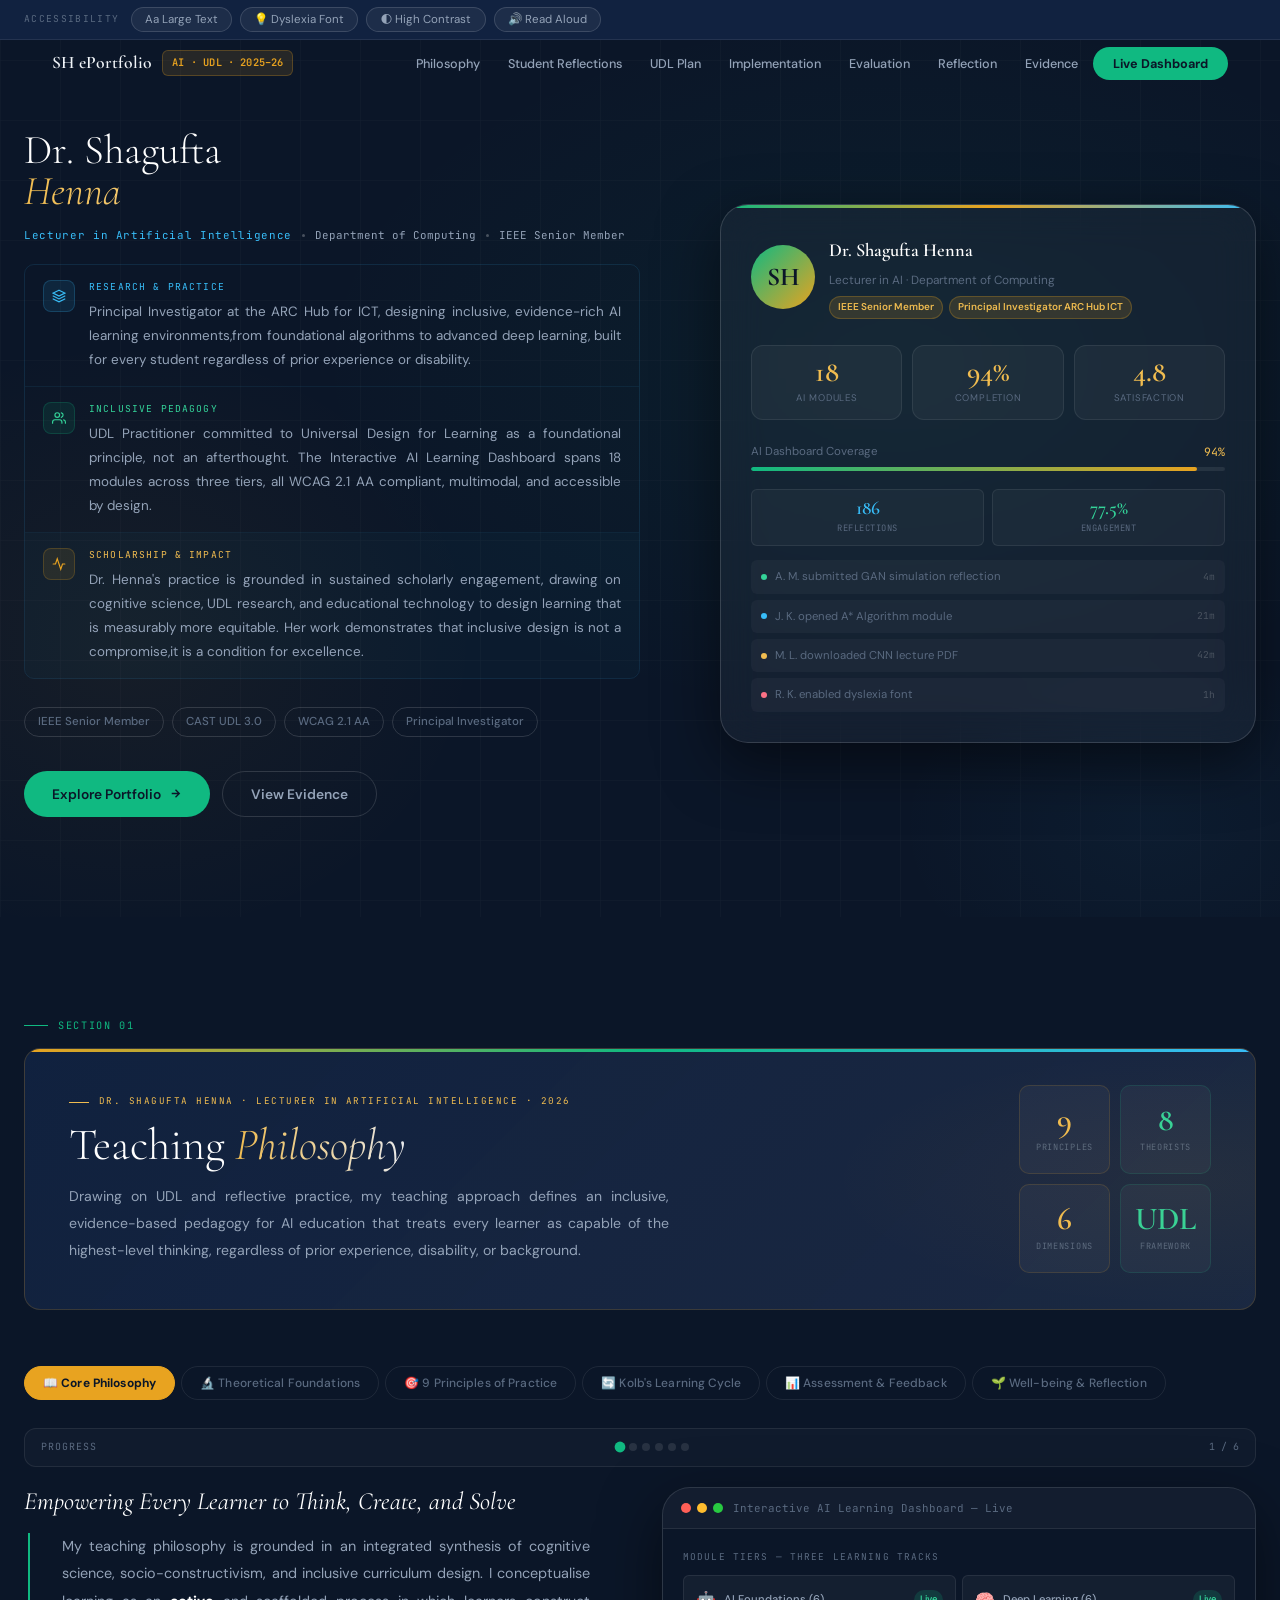
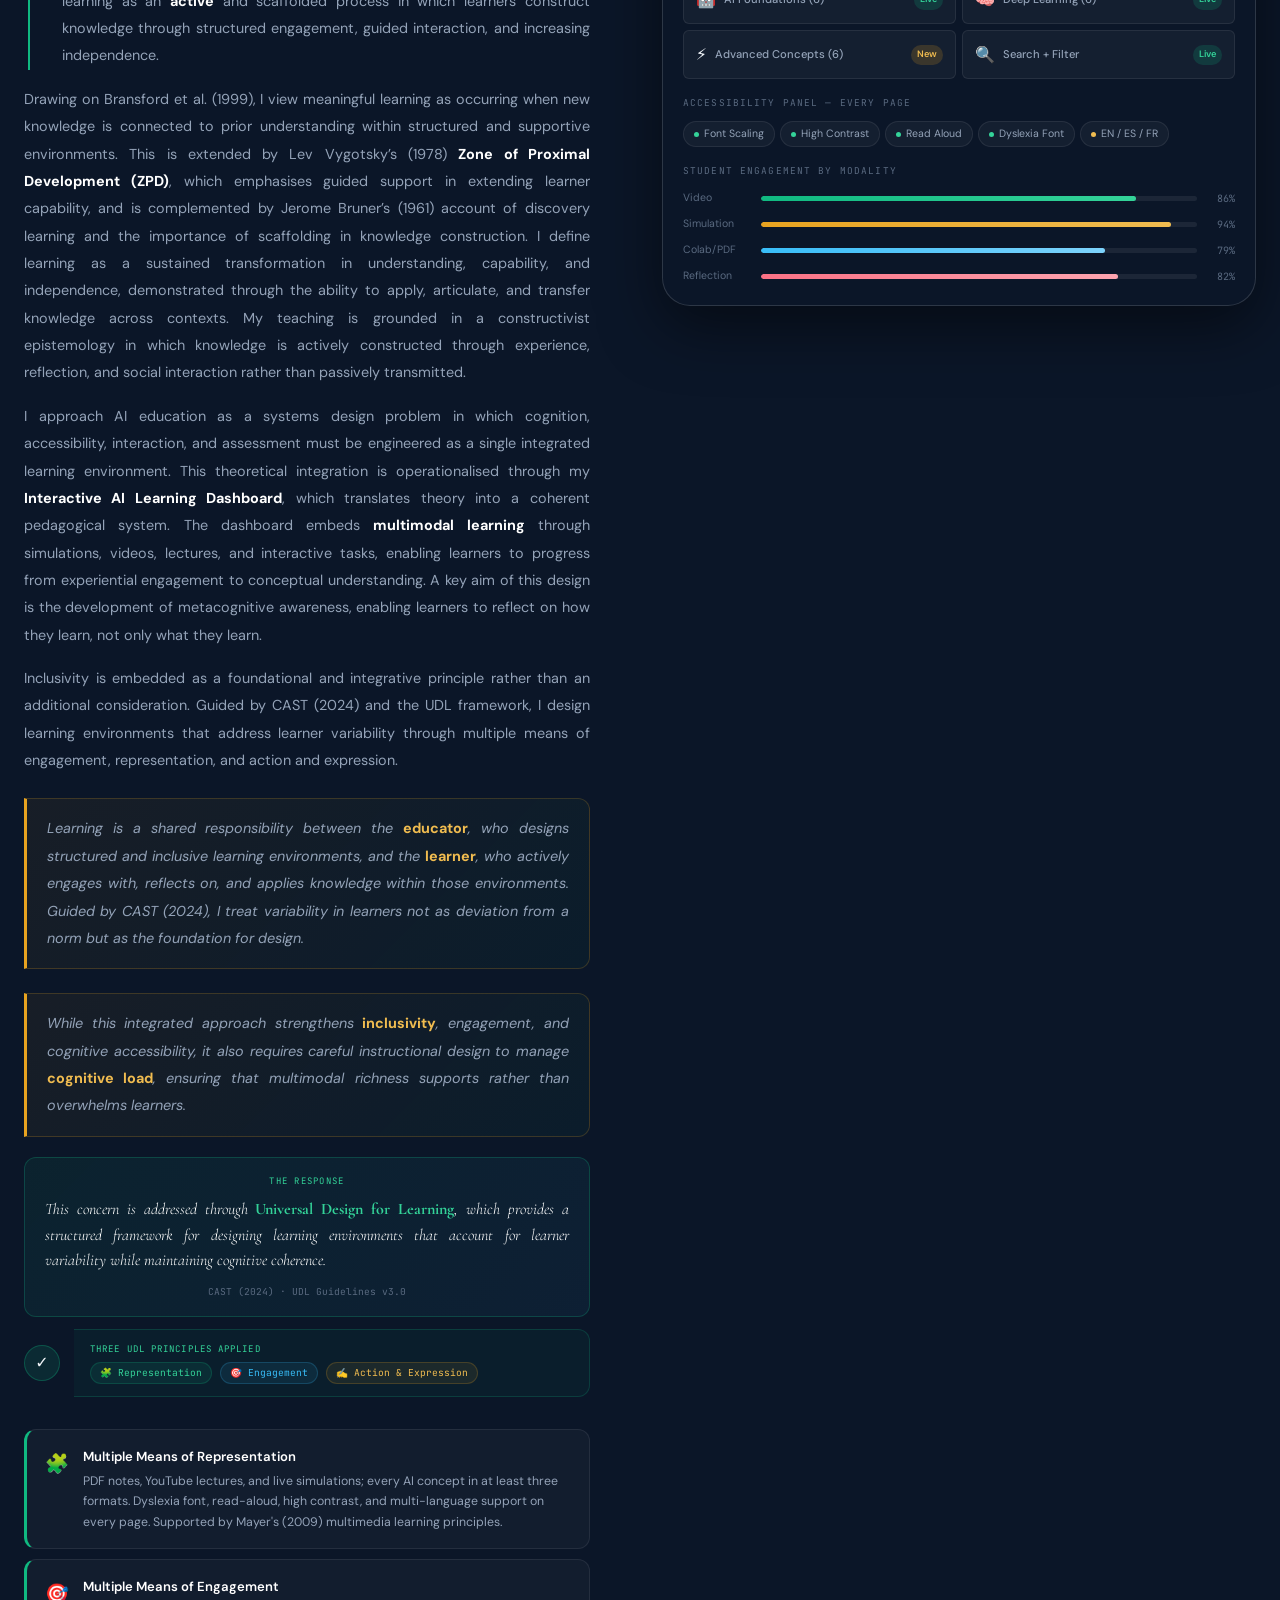
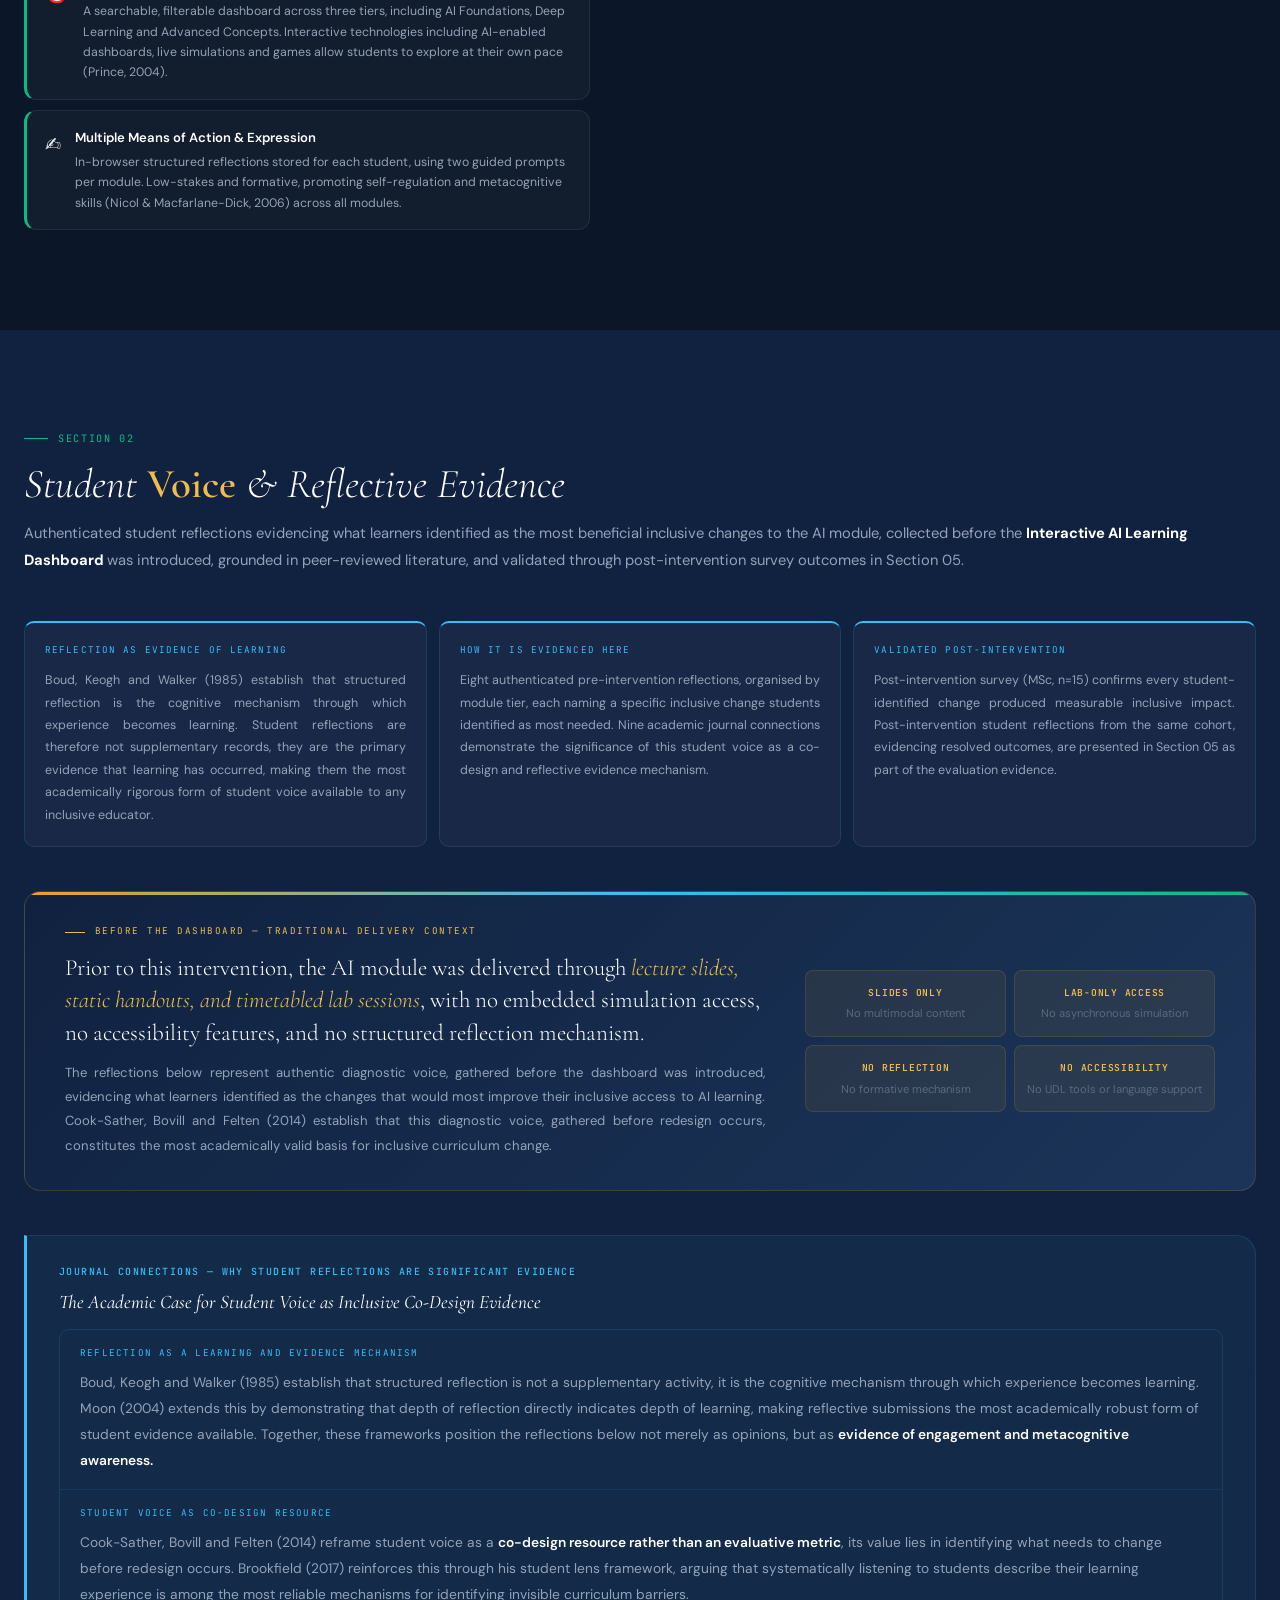
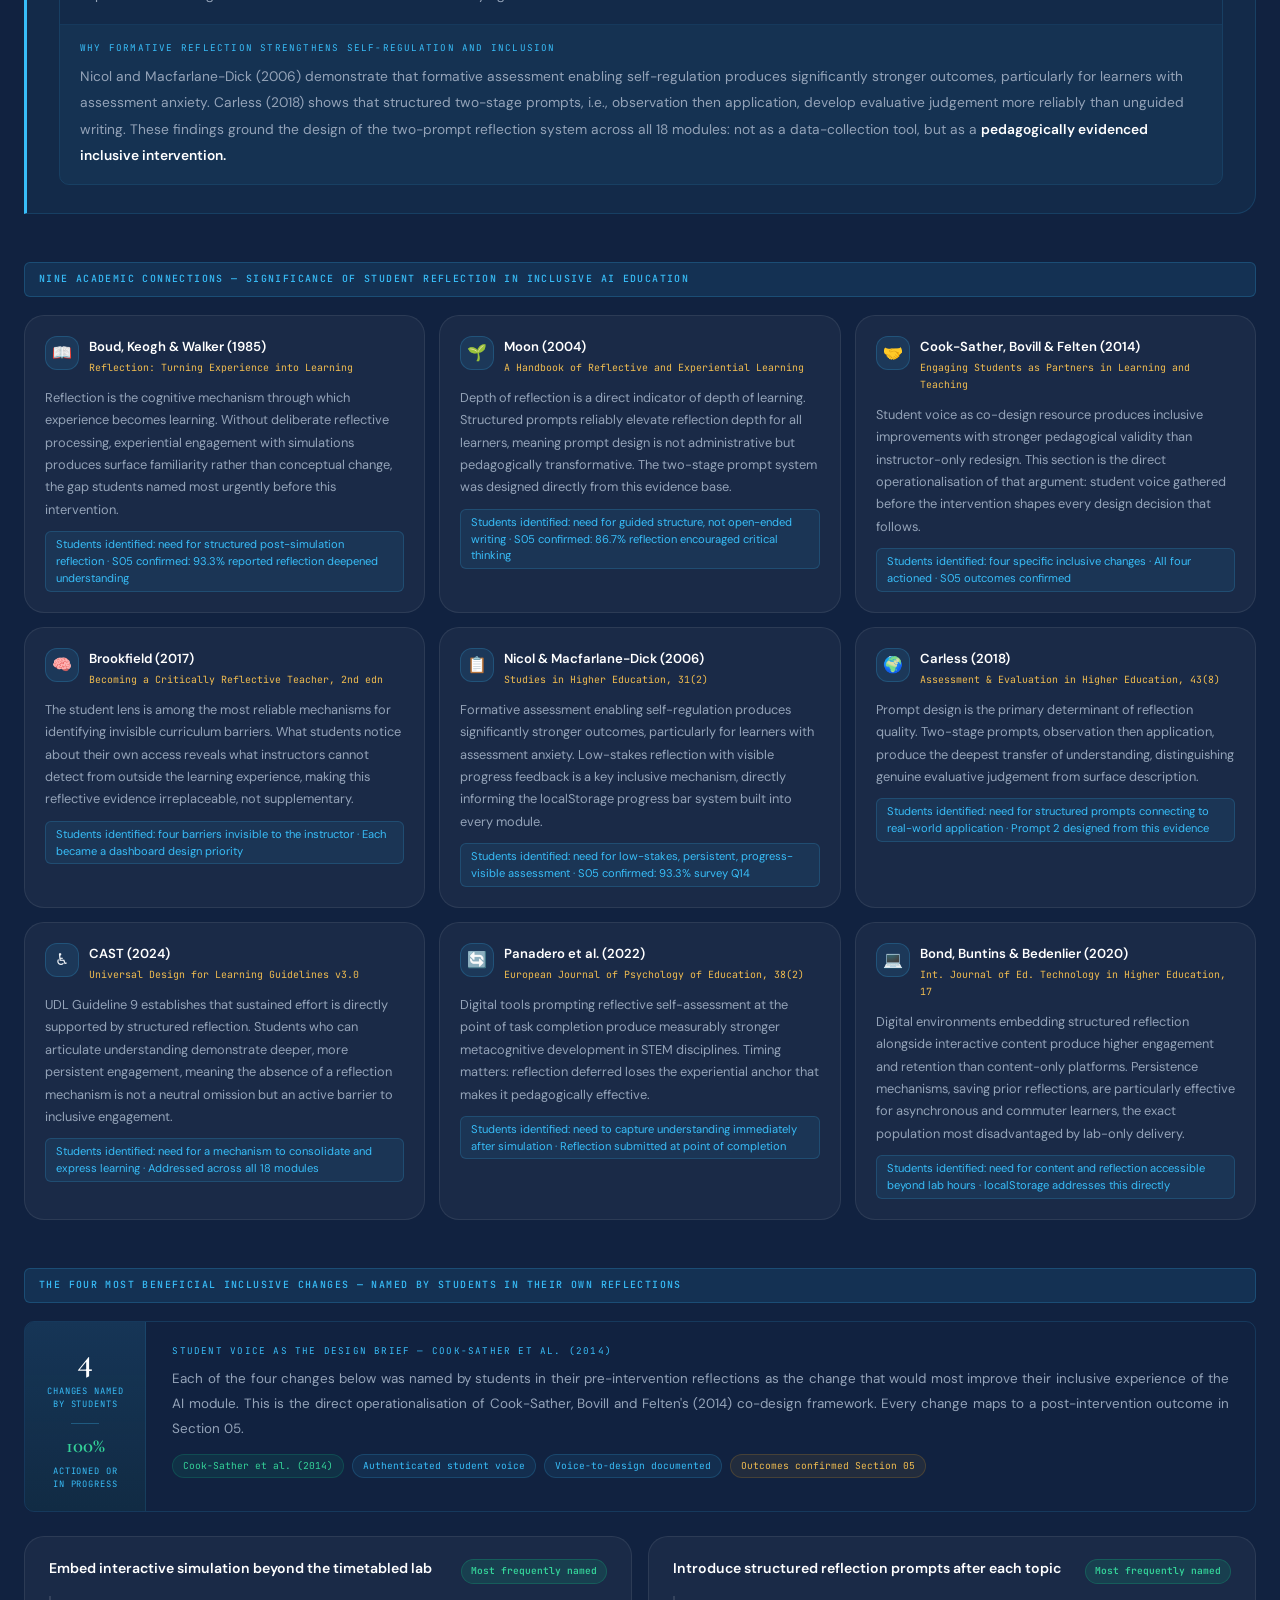
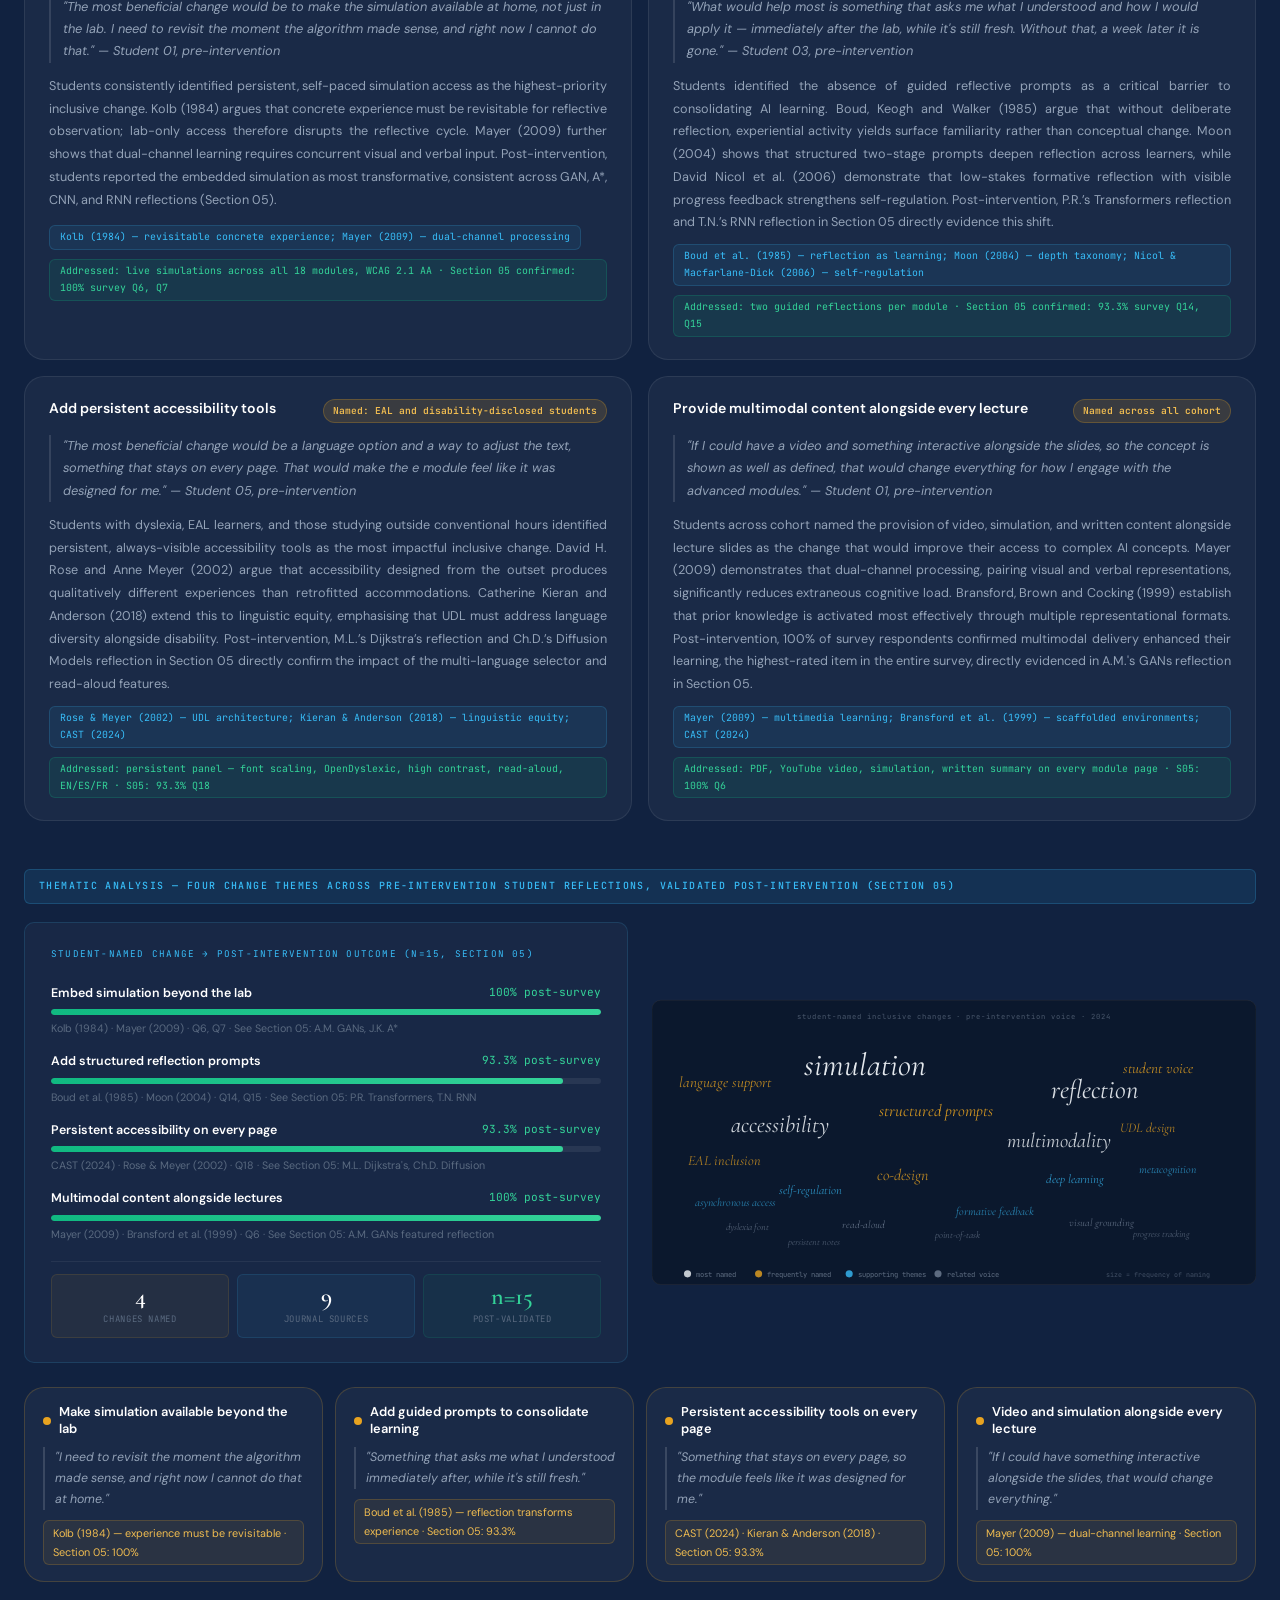
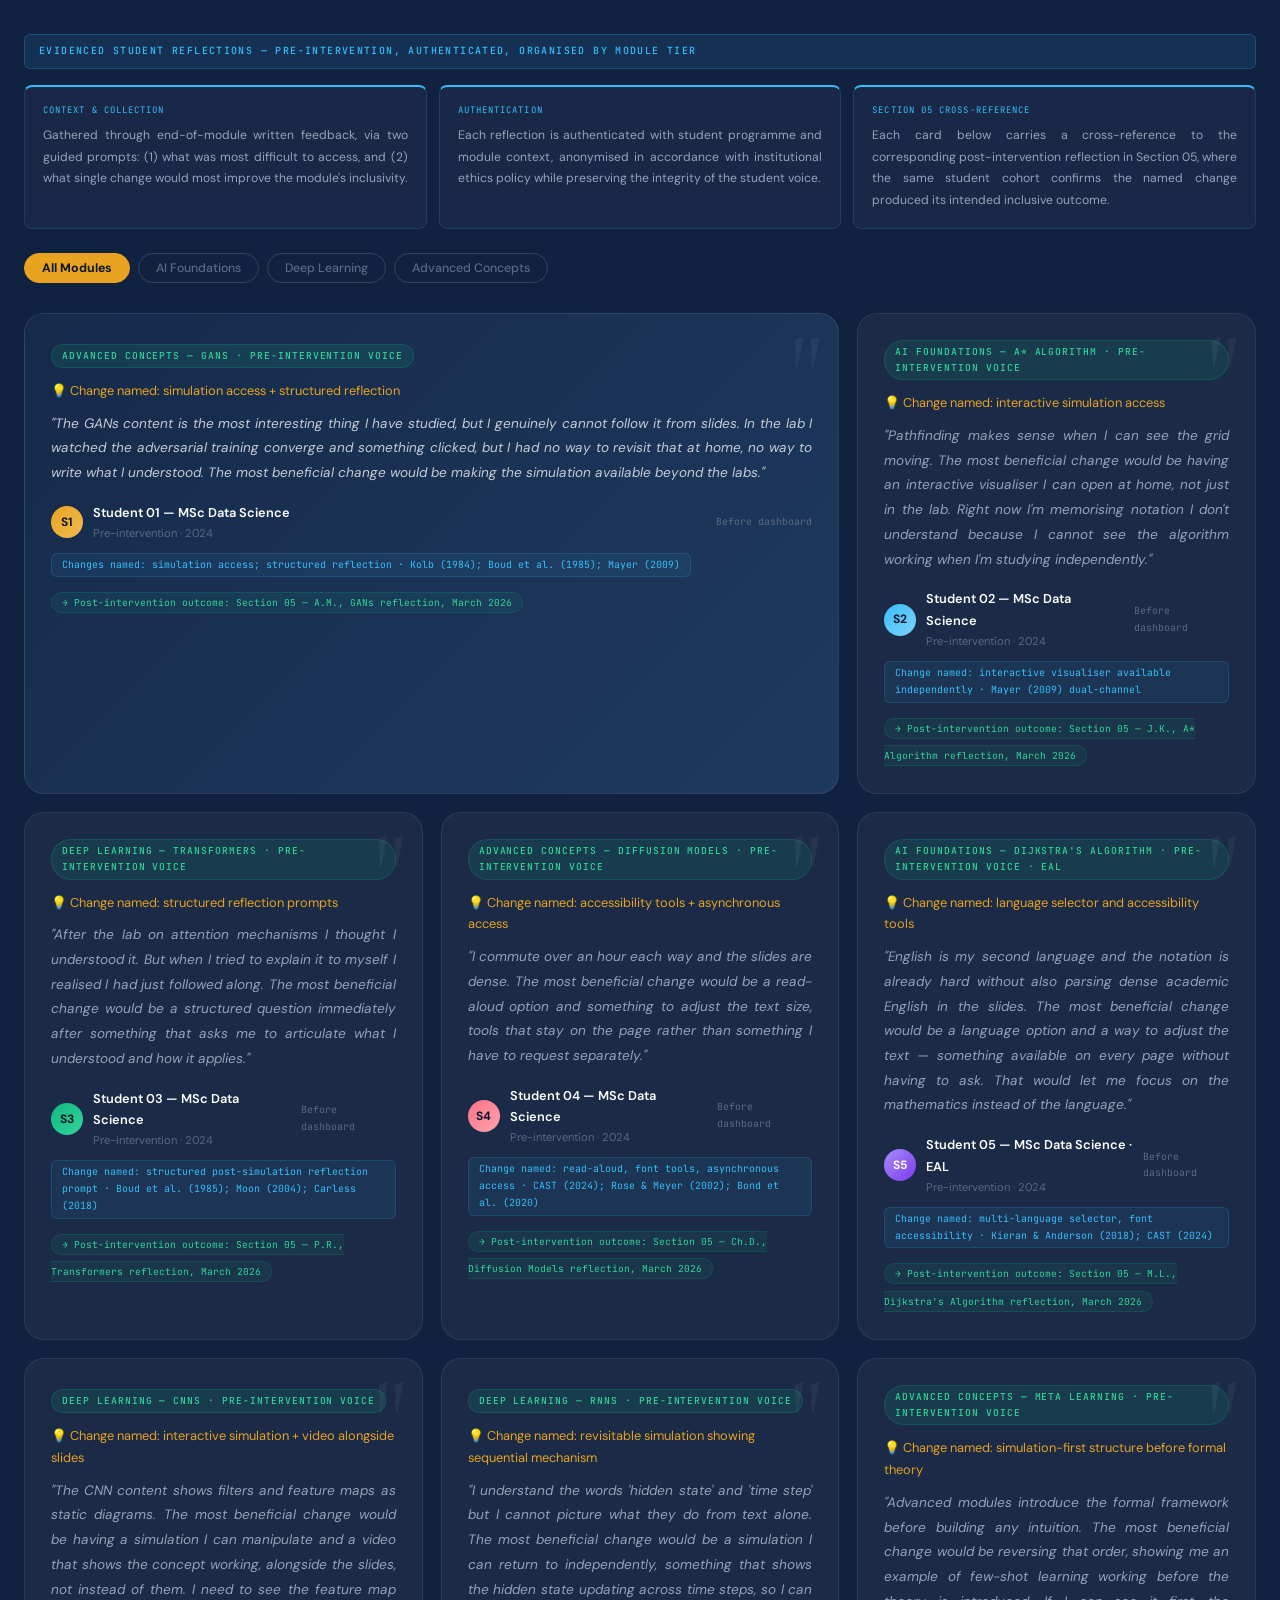
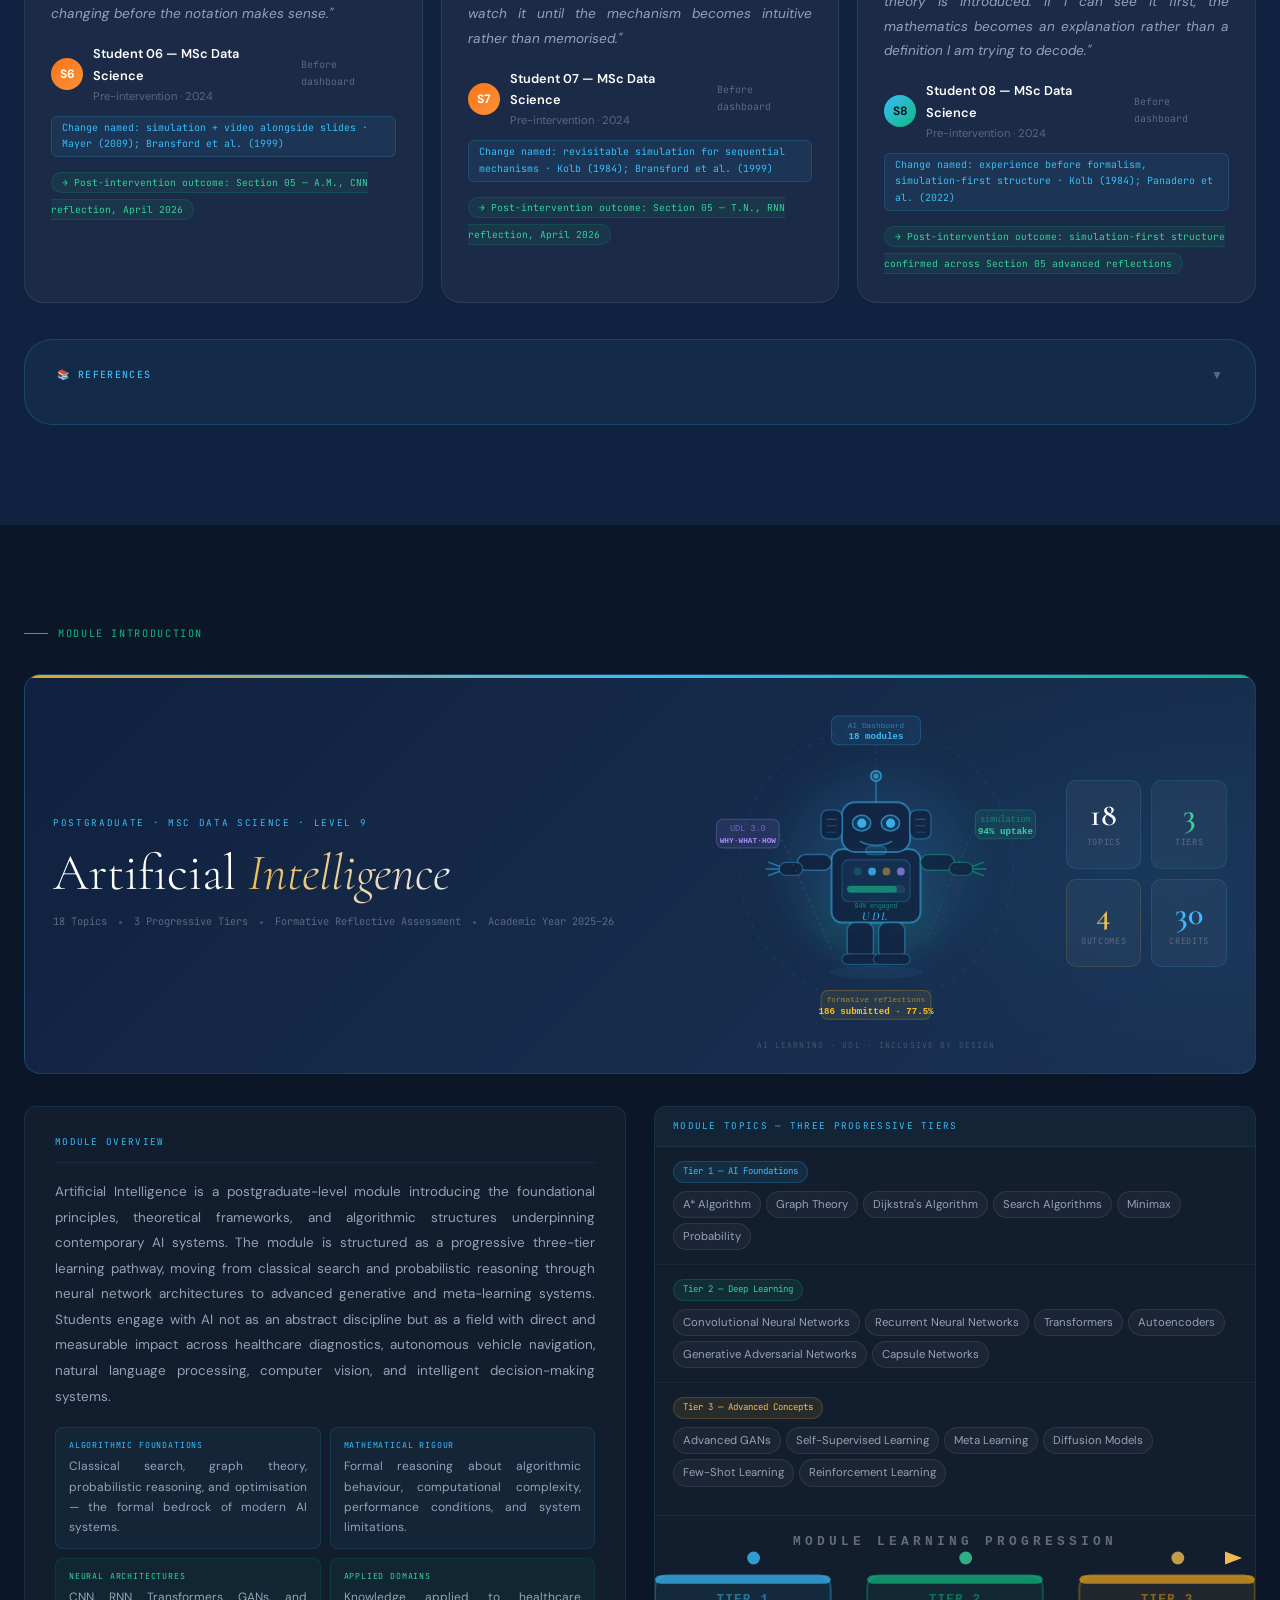
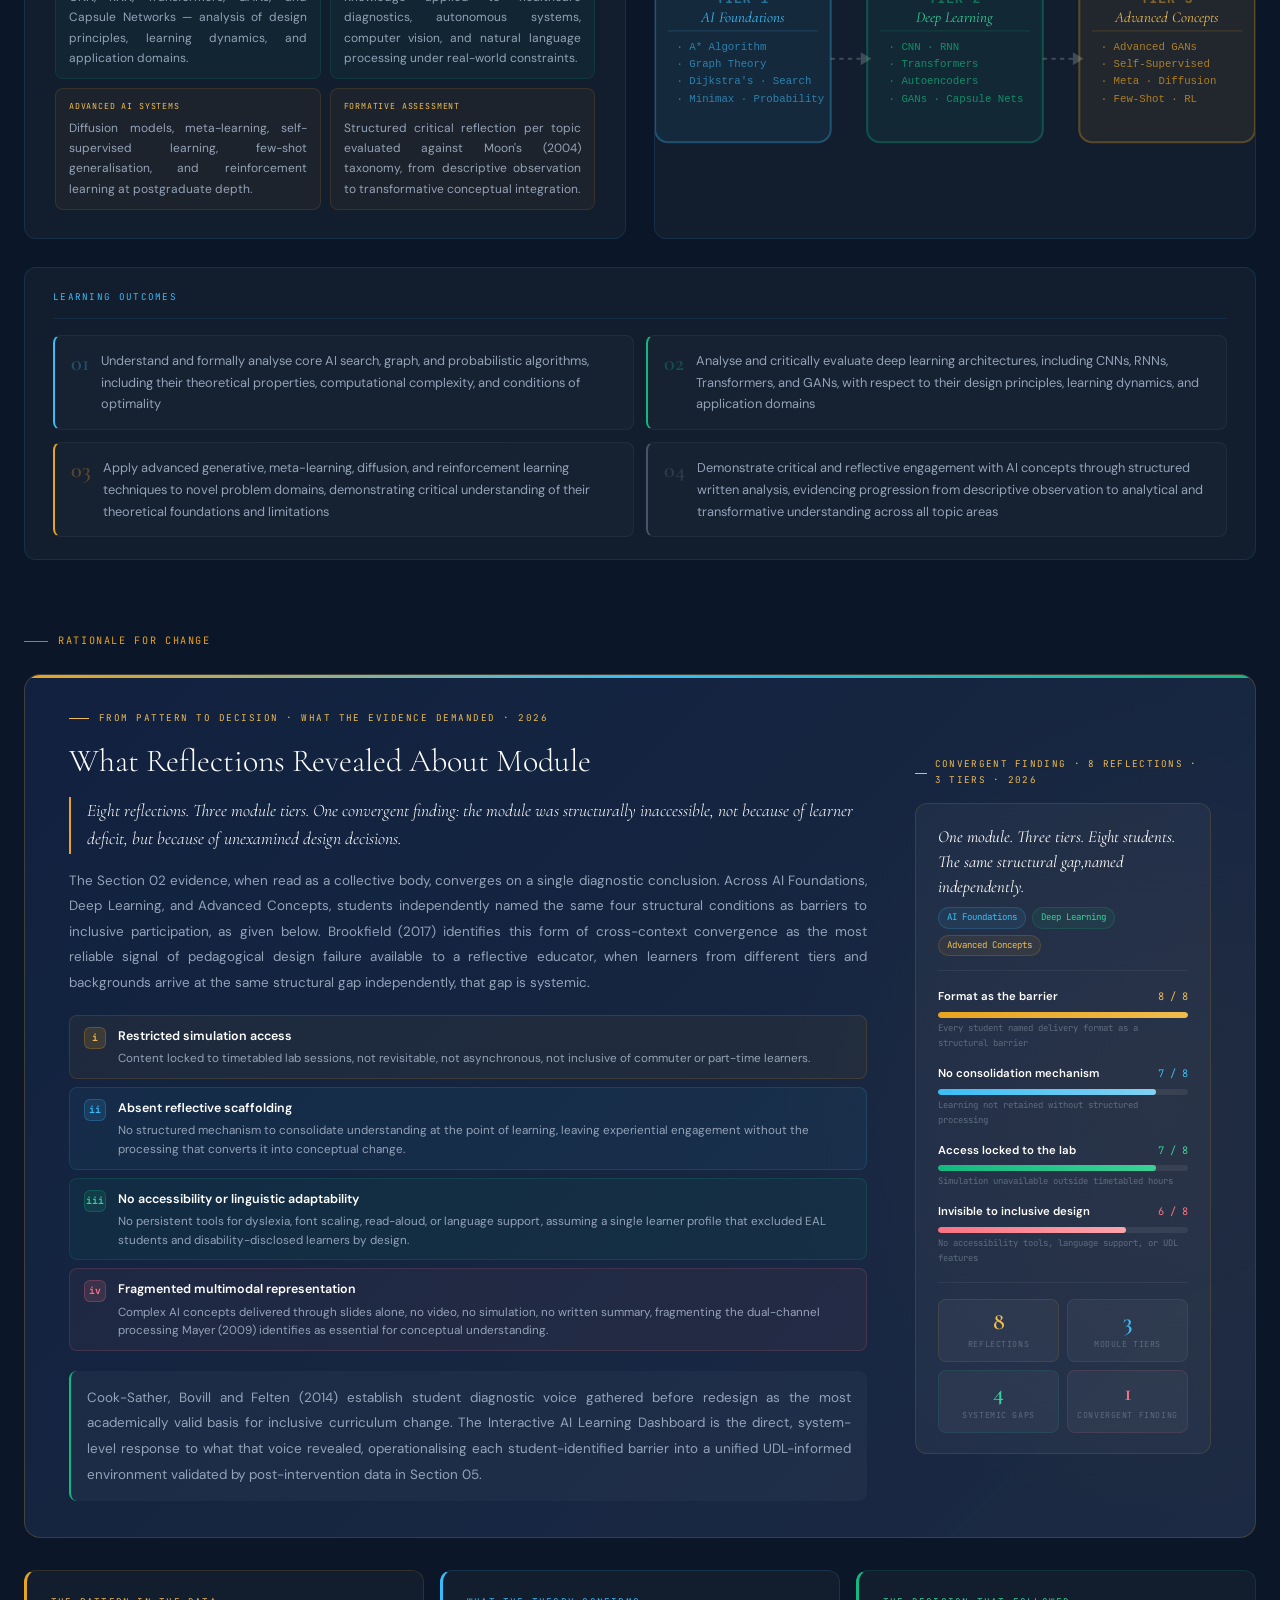
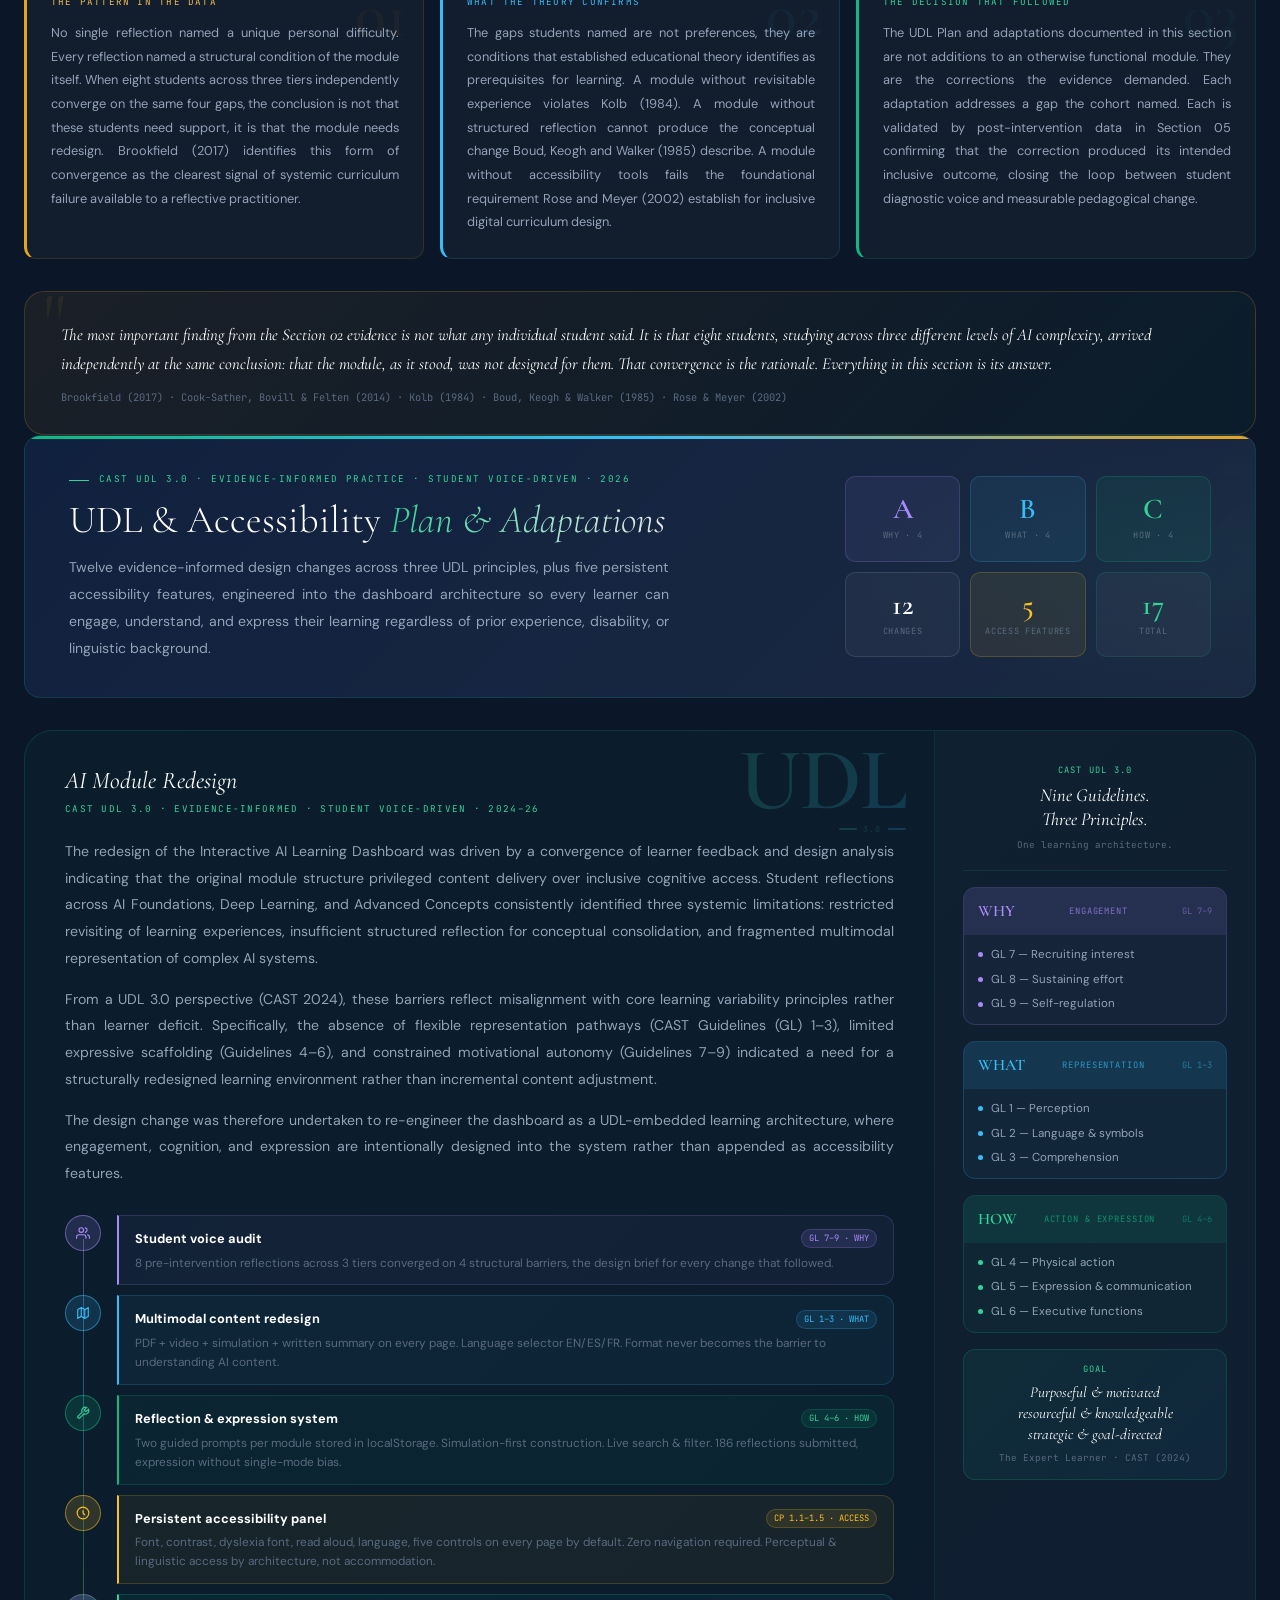
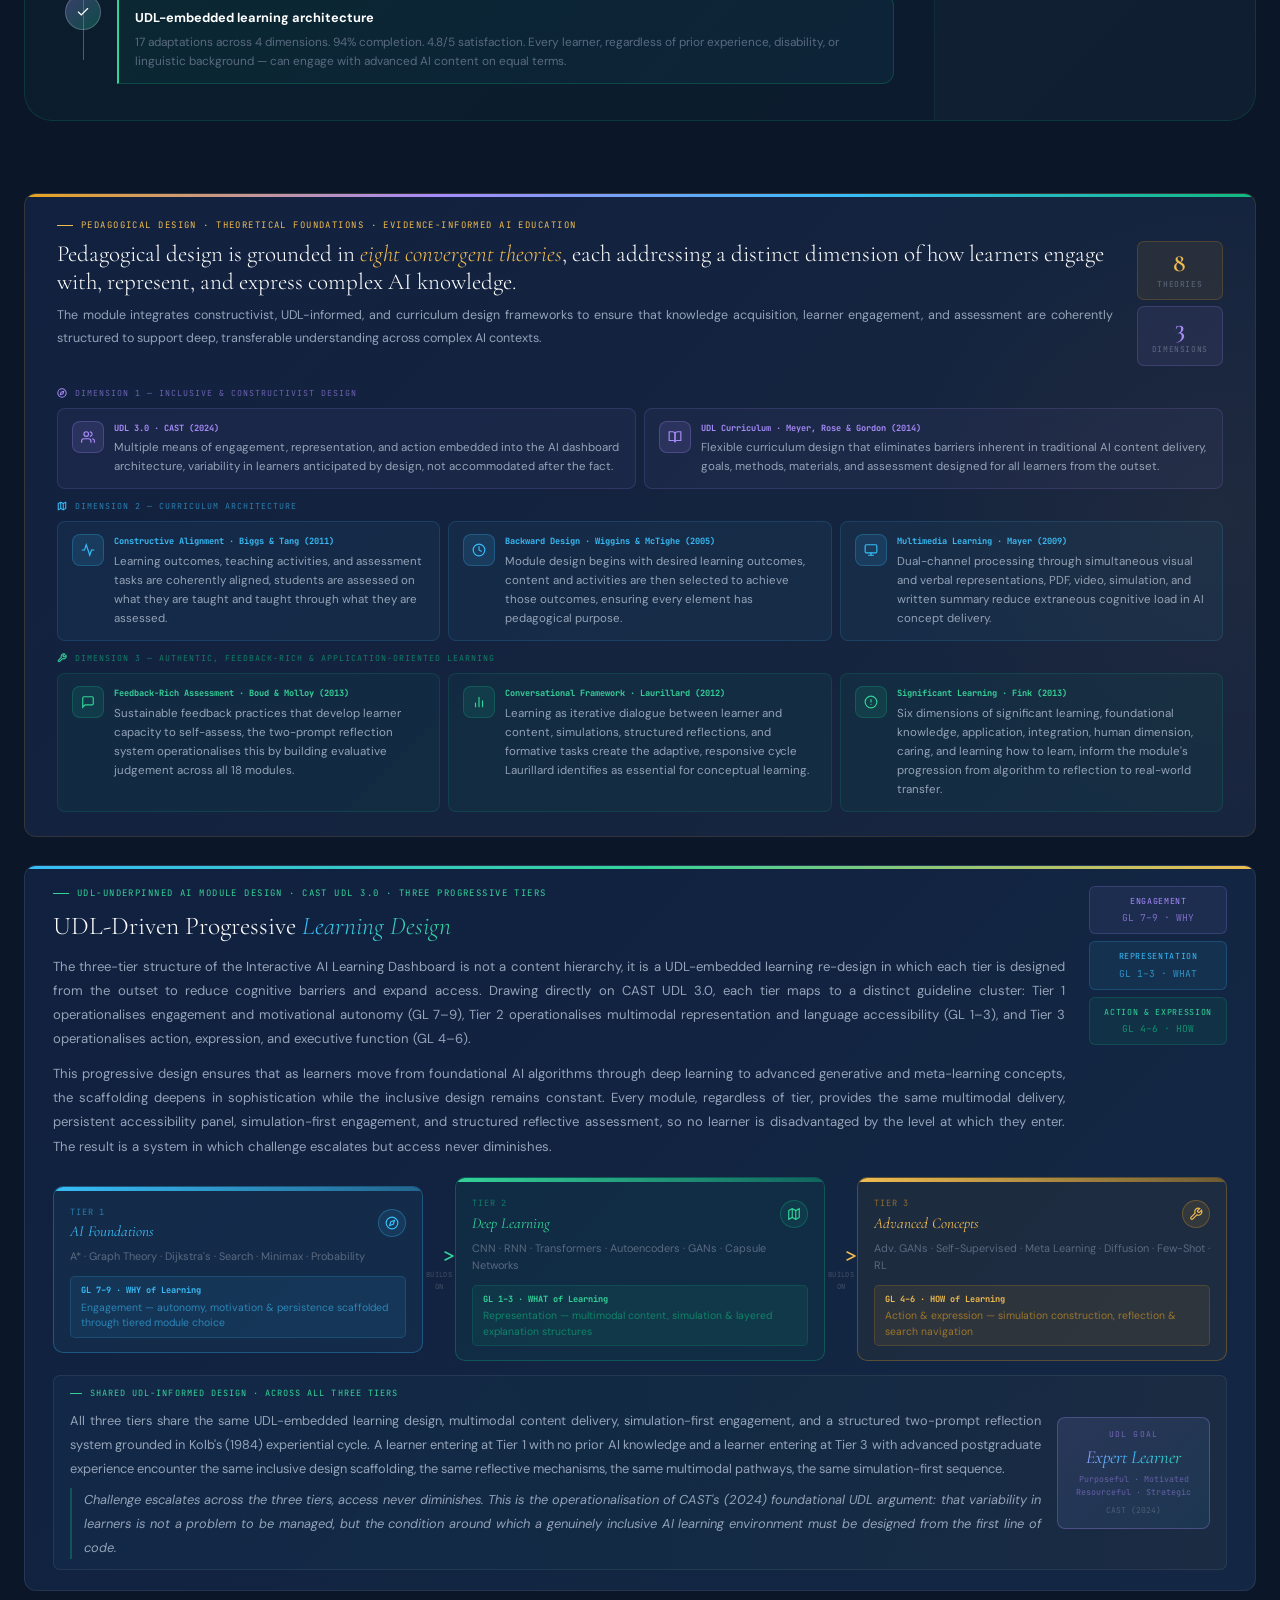
==== commit fde6b5ad: "Add files via upload" ====
--- a/docs/index.html
+++ b/docs/index.html
@@ -477,6 +477,77 @@
   .s2-theme-grid{grid-template-columns:1fr}
 }
 
+/* ── MOBILE RESPONSIVE ADDITIONS ── */
+@media(max-width:768px){
+  /* nav */
+  .nav-wrap{padding:0 12px;top:28px}
+  .nav-inner{padding:10px 16px}
+  /* hero */
+  .hero{padding:110px 16px 72px}
+  .h-name{font-size:clamp(2.4rem,8vw,3.2rem)}
+  .h-btns{flex-direction:column;gap:10px}
+  .btn{width:100%;justify-content:center}
+  /* sections */
+  .sec,.sec-alt{padding:64px 16px}
+  .wrap{padding:0}
+  /* grids that need mobile stack */
+  .s2-changes-grid{grid-template-columns:1fr}
+  .refl-grid{grid-template-columns:1fr}
+  .eval-cols{grid-template-columns:1fr}
+  .ft-inner{grid-template-columns:1fr;gap:28px}
+  /* inline grids in S5 banners */
+  [style*="grid-template-columns:1fr auto"]{grid-template-columns:1fr!important}
+  [style*="grid-template-columns:1fr 1fr 1fr"]{grid-template-columns:1fr!important}
+  [style*="grid-template-columns:1fr 1fr"]{grid-template-columns:1fr!important}
+  [style*="grid-template-columns:1.6fr 1fr"]{grid-template-columns:1fr!important}
+  [style*="grid-template-columns:2fr 1fr 1fr"]{grid-template-columns:1fr!important}
+  [style*="grid-template-columns:1fr 1.3fr"]{grid-template-columns:1fr!important}
+  [style*="grid-template-columns:1fr 1.05fr"]{grid-template-columns:1fr!important}
+  [style*="grid-template-columns:1.15fr 1fr"]{grid-template-columns:1fr!important}
+  [style*="grid-template-columns:1.1fr 1fr"]{grid-template-columns:1fr!important}
+  [style*="grid-template-columns:auto 1fr"]{grid-template-columns:1fr!important}
+  [style*="grid-template-columns:1.2fr 1fr"]{grid-template-columns:1fr!important}
+  [style*="grid-template-columns:1.8fr 1fr 1fr"]{grid-template-columns:1fr!important}
+  /* padding reductions */
+  [style*="padding:36px 44px"]{padding:20px 18px!important}
+  [style*="padding:28px 36px"]{padding:18px 16px!important}
+  [style*="padding:28px 32px"]{padding:18px 16px!important}
+  [style*="padding:32px 40px"]{padding:18px 16px!important}
+  /* hero font size */
+  [style*="font-size:clamp(2rem,3.5vw"]{font-size:clamp(1.7rem,7vw,2.4rem)!important}
+  [style*="font-size:clamp(1.5rem,2.6vw"]{font-size:clamp(1.3rem,6vw,1.9rem)!important}
+  /* flex rows that overflow */
+  [style*="display:flex;align-items:center;gap:16px;margin-bottom:32px"]{flex-wrap:wrap}
+  /* min-width overrides */
+  [style*="min-width:230px"]{min-width:0!important;width:100%!important}
+  [style*="min-width:200px"]{min-width:0!important;width:100%!important}
+  [style*="min-width:110px"]{min-width:0!important}
+  /* SVG lollipop chart scrollable */
+  [style*="min-width:700px"]{min-width:600px}
+  /* footer footer */
+  .ft-btm{flex-direction:column;gap:4px;text-align:center}
+}
+
+@media(max-width:480px){
+  .eval-kpis{grid-template-columns:1fr}
+  .tr-stats{display:none}.a11y-lbl{display:none}
+  .ft-inner{grid-template-columns:1fr}
+  .s2-theme-grid{grid-template-columns:1fr}
+  .hero{padding:100px 14px 60px}
+  .sec,.sec-alt{padding:52px 14px}
+  [style*="padding:36px 44px"]{padding:16px 14px!important}
+  [style*="padding:28px 36px"]{padding:14px 12px!important}
+  [style*="grid-template-columns:repeat(4,1fr)"]{grid-template-columns:1fr 1fr!important}
+  [style*="grid-template-columns:repeat(5,1fr)"]{grid-template-columns:1fr 1fr!important}
+  [style*="grid-template-columns:repeat(3,1fr)"]{grid-template-columns:1fr!important}
+  [style*="grid-template-columns:2fr 1fr 1fr 1fr"]{grid-template-columns:1fr!important}
+  .eval-kpis{grid-template-columns:1fr 1fr}
+  .pc-stats{grid-template-columns:1fr 1fr 1fr}
+  .a11y-bar{flex-wrap:wrap;gap:5px}
+  .ab-btn{font-size:.66rem;padding:3px 9px}
+}
+
+
 /* ── TEACHING PHILOSOPHY TABS ── */
 .philo-tabs-nav{display:flex;gap:6px;flex-wrap:wrap;margin-bottom:28px}
 .ptab{padding:8px 18px;border-radius:30px;border:1px solid var(--border);background:transparent;color:var(--text-3);font-size:.75rem;font-family:var(--font-b);font-weight:500;cursor:pointer;transition:all .25s;letter-spacing:.01em;white-space:nowrap}
@@ -6139,7 +6210,7 @@
       <div style="display:grid;grid-template-columns:1fr 1fr;gap:10px;margin-bottom:24px;">
 
         <a href="https://openbadgefactory.com/v1/assertion/6fab207ec664a6b9ab14145b9adb650de0d7b9be.html" target="_blank" rel="noopener" style="display:flex;align-items:center;gap:10px;padding:12px 14px;background:rgba(16,185,129,.04);border:1px solid rgba(16,185,129,.15);border-radius:10px;text-decoration:none;transition:all .2s;" onmouseover="this.style.background='rgba(16,185,129,.08)';this.style.borderColor='rgba(16,185,129,.3)'" onmouseout="this.style.background='rgba(16,185,129,.04)';this.style.borderColor='rgba(16,185,129,.15)'">
-          <img src="badge.jpg" alt="UDL Badge" style="width:42px;height:42px;border-radius:7px;flex-shrink:0;object-fit:contain;" />
+          <img src="../../../../../../../Downloads/badge.jpg" alt="UDL Badge" style="width:42px;height:42px;border-radius:7px;flex-shrink:0;object-fit:contain;" />
           <div style="min-width:0;">
             <div style="font-family:var(--font-m);font-size:.47rem;color:var(--emerald-l);text-transform:uppercase;letter-spacing:.09em;margin-bottom:2px;">Verified &#8599;</div>
             <div style="font-size:.7rem;color:var(--white);font-weight:600;line-height:1.25;">Universal Design in Teaching &amp; Learning</div>
@@ -6148,7 +6219,7 @@
         </a>
 
         <a href="https://openbadgefactory.com/v1/assertion/edf1564bff1221907cafb9ade5d0804c25d0796d.html" target="_blank" rel="noopener" style="display:flex;align-items:center;gap:10px;padding:12px 14px;background:rgba(56,189,248,.04);border:1px solid rgba(56,189,248,.14);border-radius:10px;text-decoration:none;transition:all .2s;" onmouseover="this.style.background='rgba(56,189,248,.08)';this.style.borderColor='rgba(56,189,248,.3)'" onmouseout="this.style.background='rgba(56,189,248,.04)';this.style.borderColor='rgba(56,189,248,.14)'">
-          <img src="ntutr.jpg" alt="N-TUTORR Badge" style="width:42px;height:42px;border-radius:7px;flex-shrink:0;object-fit:contain;" />
+          <img src="../../../../../../../Downloads/ntutr.jpg" alt="N-TUTORR Badge" style="width:42px;height:42px;border-radius:7px;flex-shrink:0;object-fit:contain;" />
           <div style="min-width:0;">
             <div style="font-family:var(--font-m);font-size:.47rem;color:var(--sky);text-transform:uppercase;letter-spacing:.09em;margin-bottom:2px;">Verified &#8599;</div>
             <div style="font-size:.7rem;color:var(--white);font-weight:600;line-height:1.25;">N-TUTORR Community Member</div>
